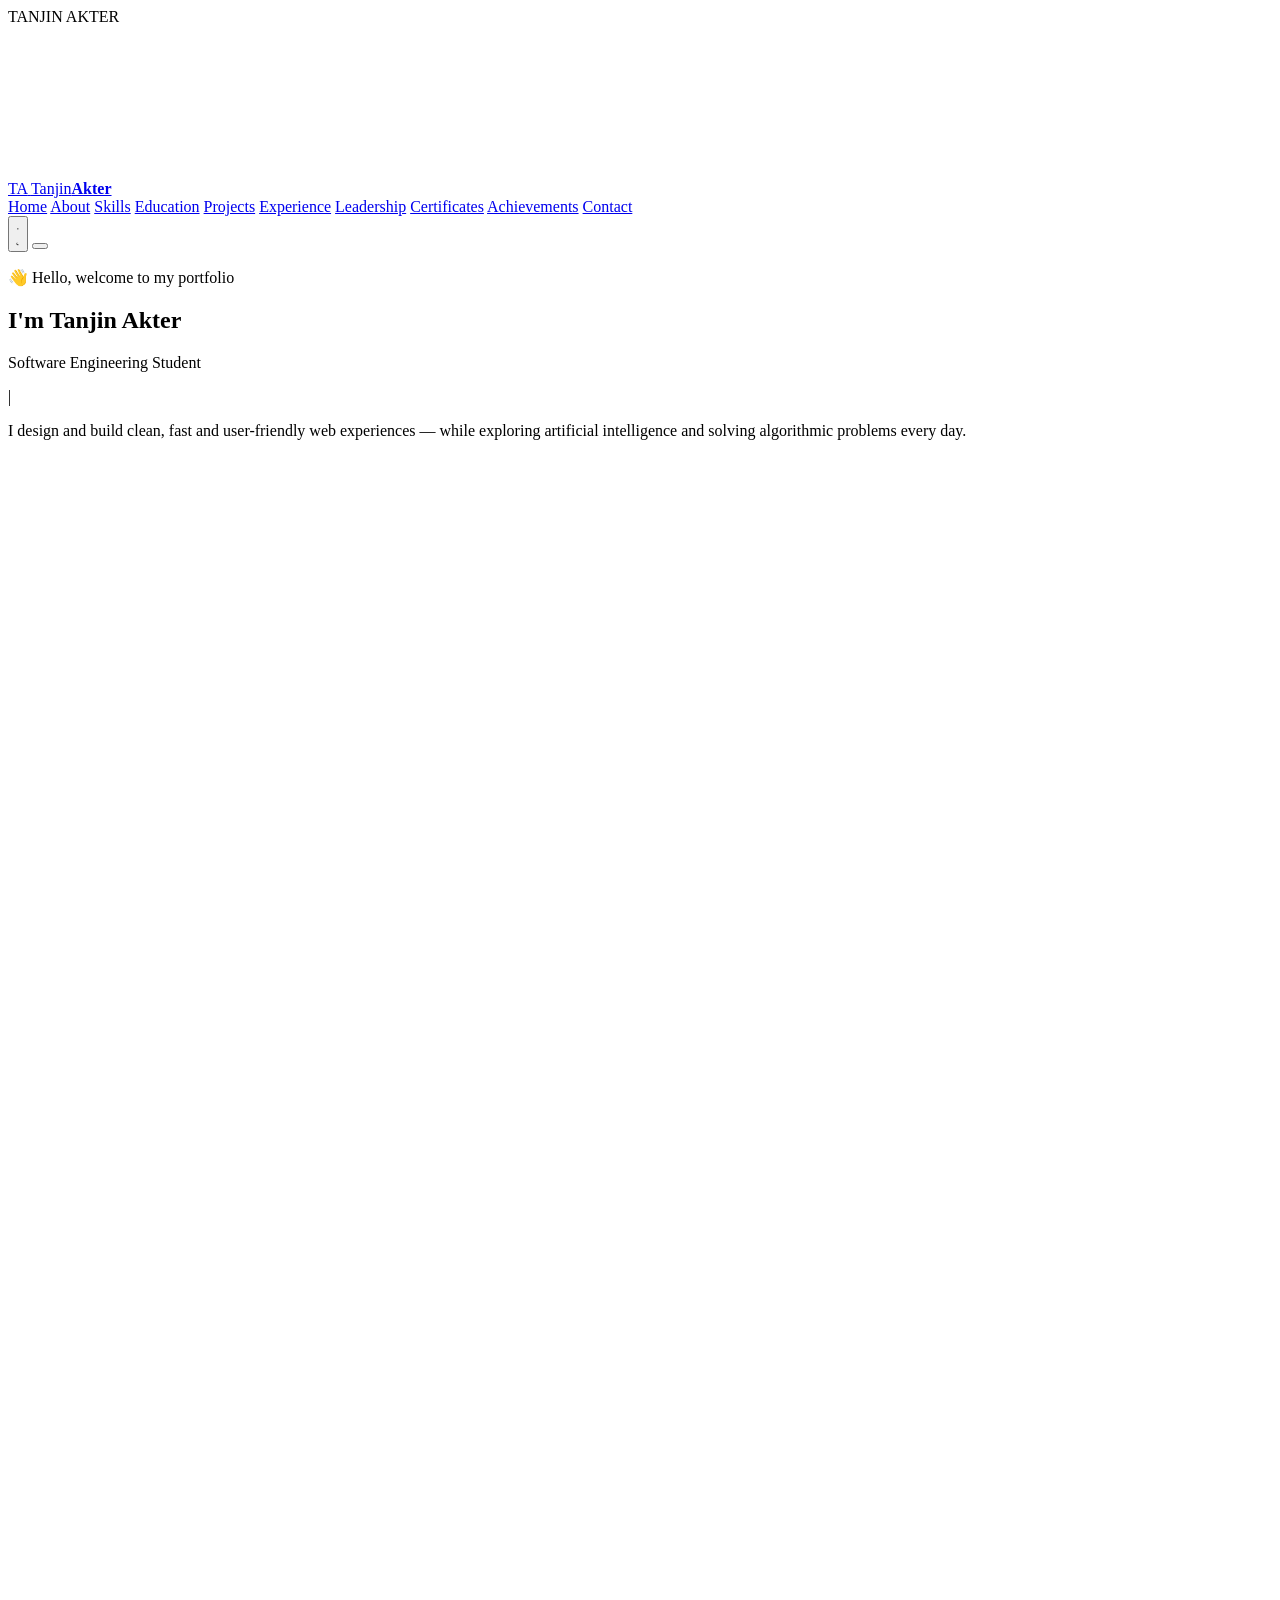
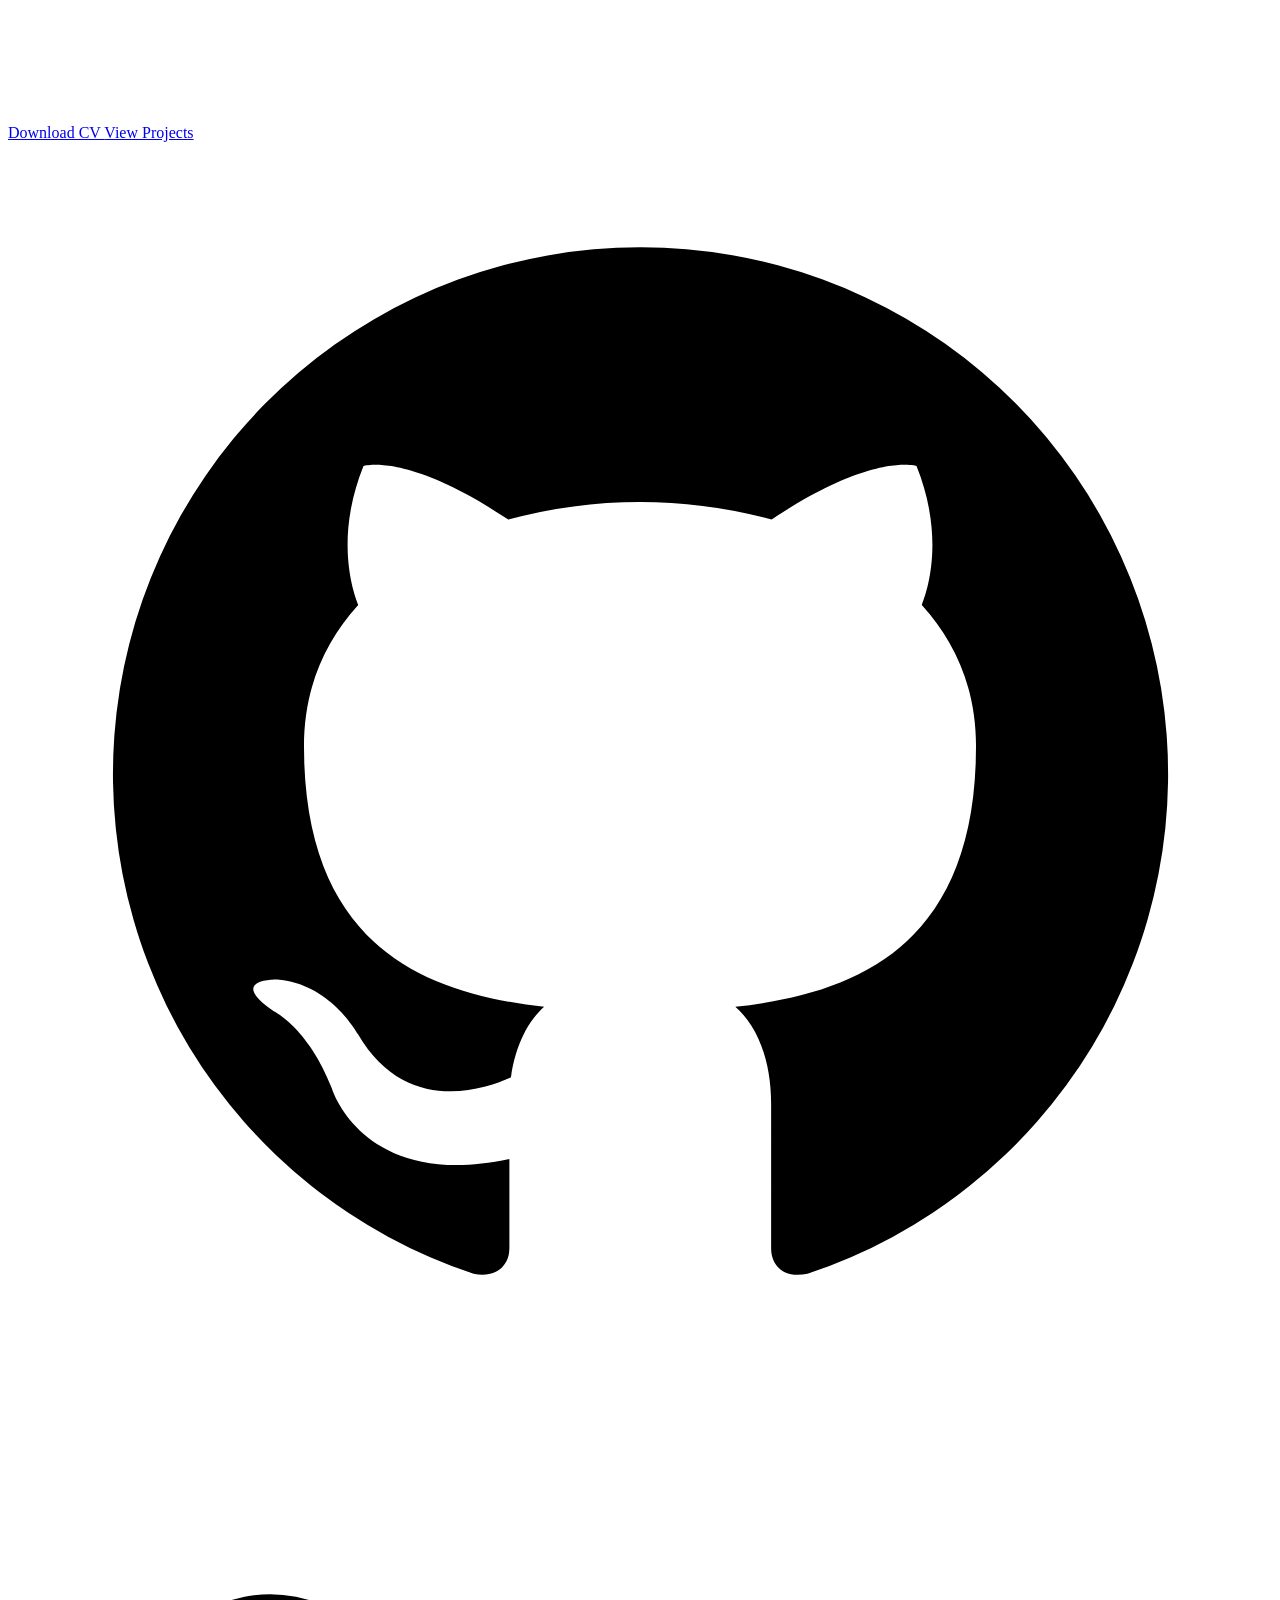
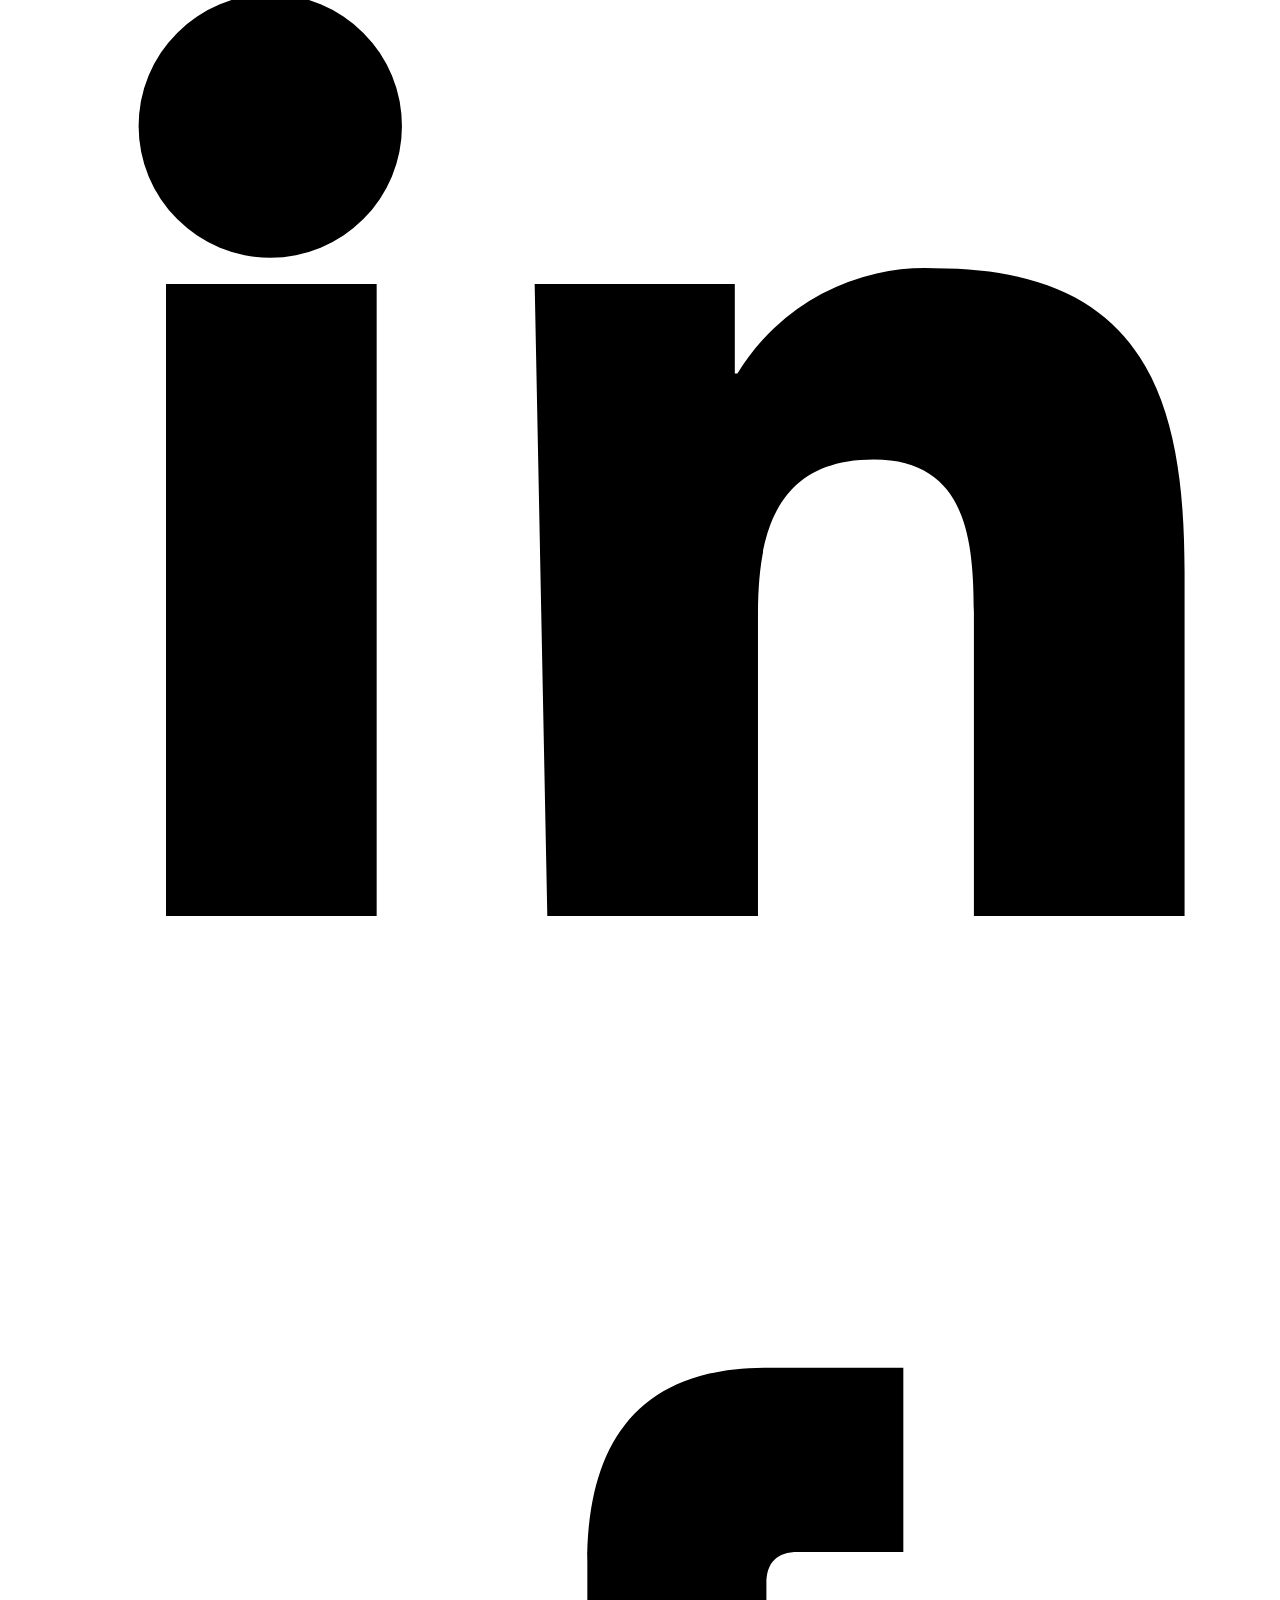
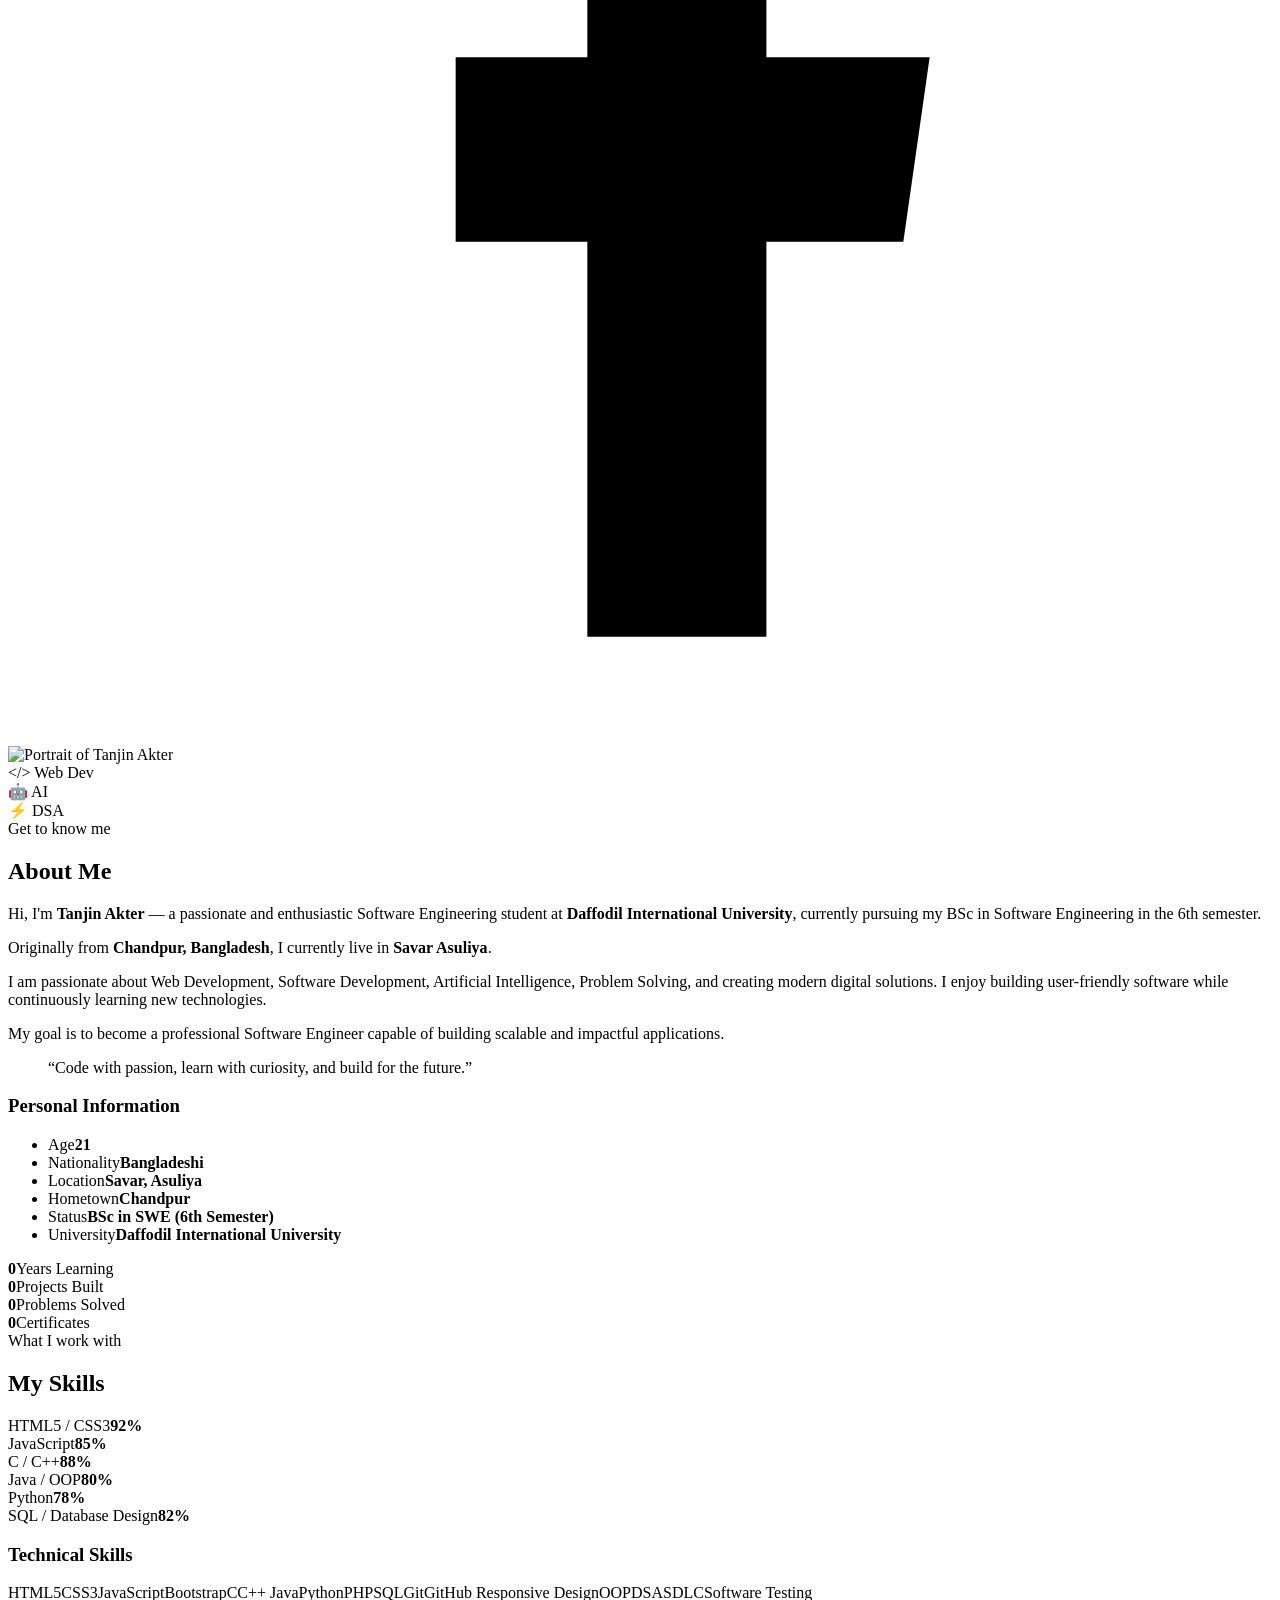
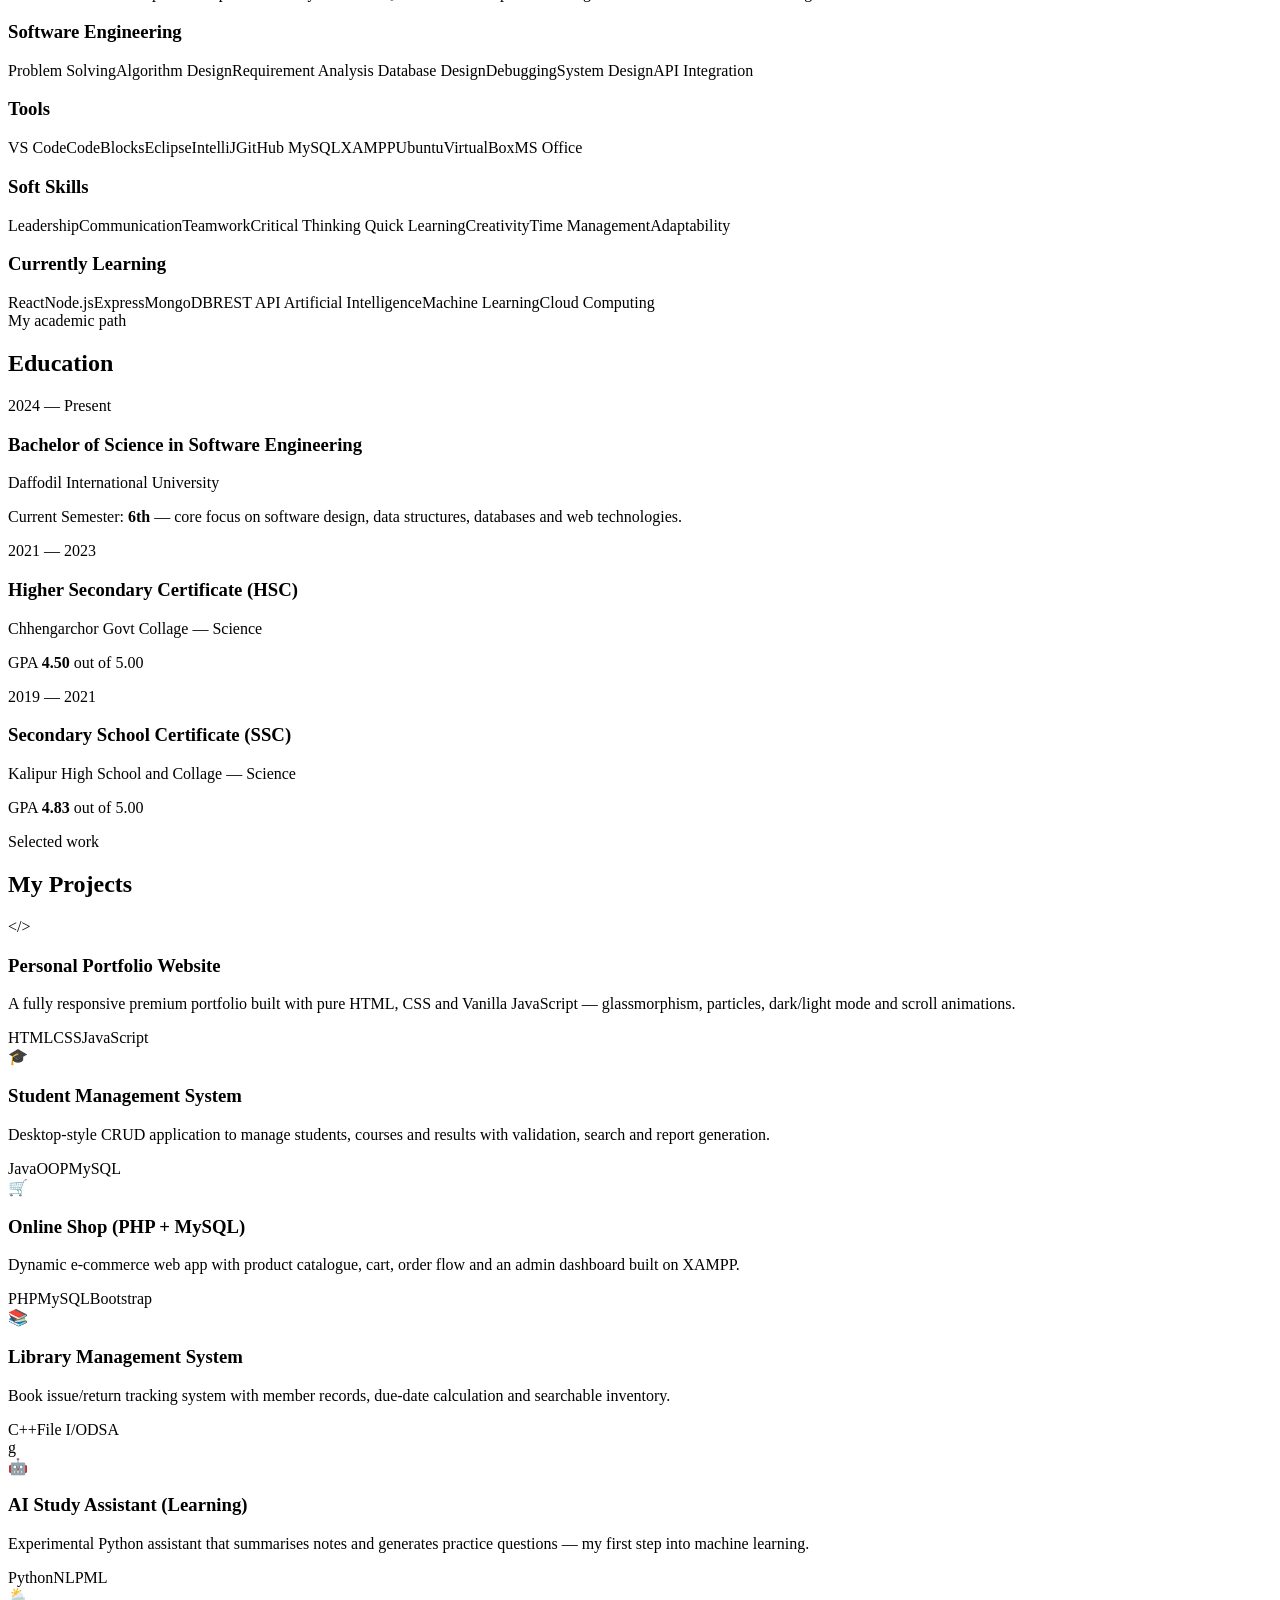
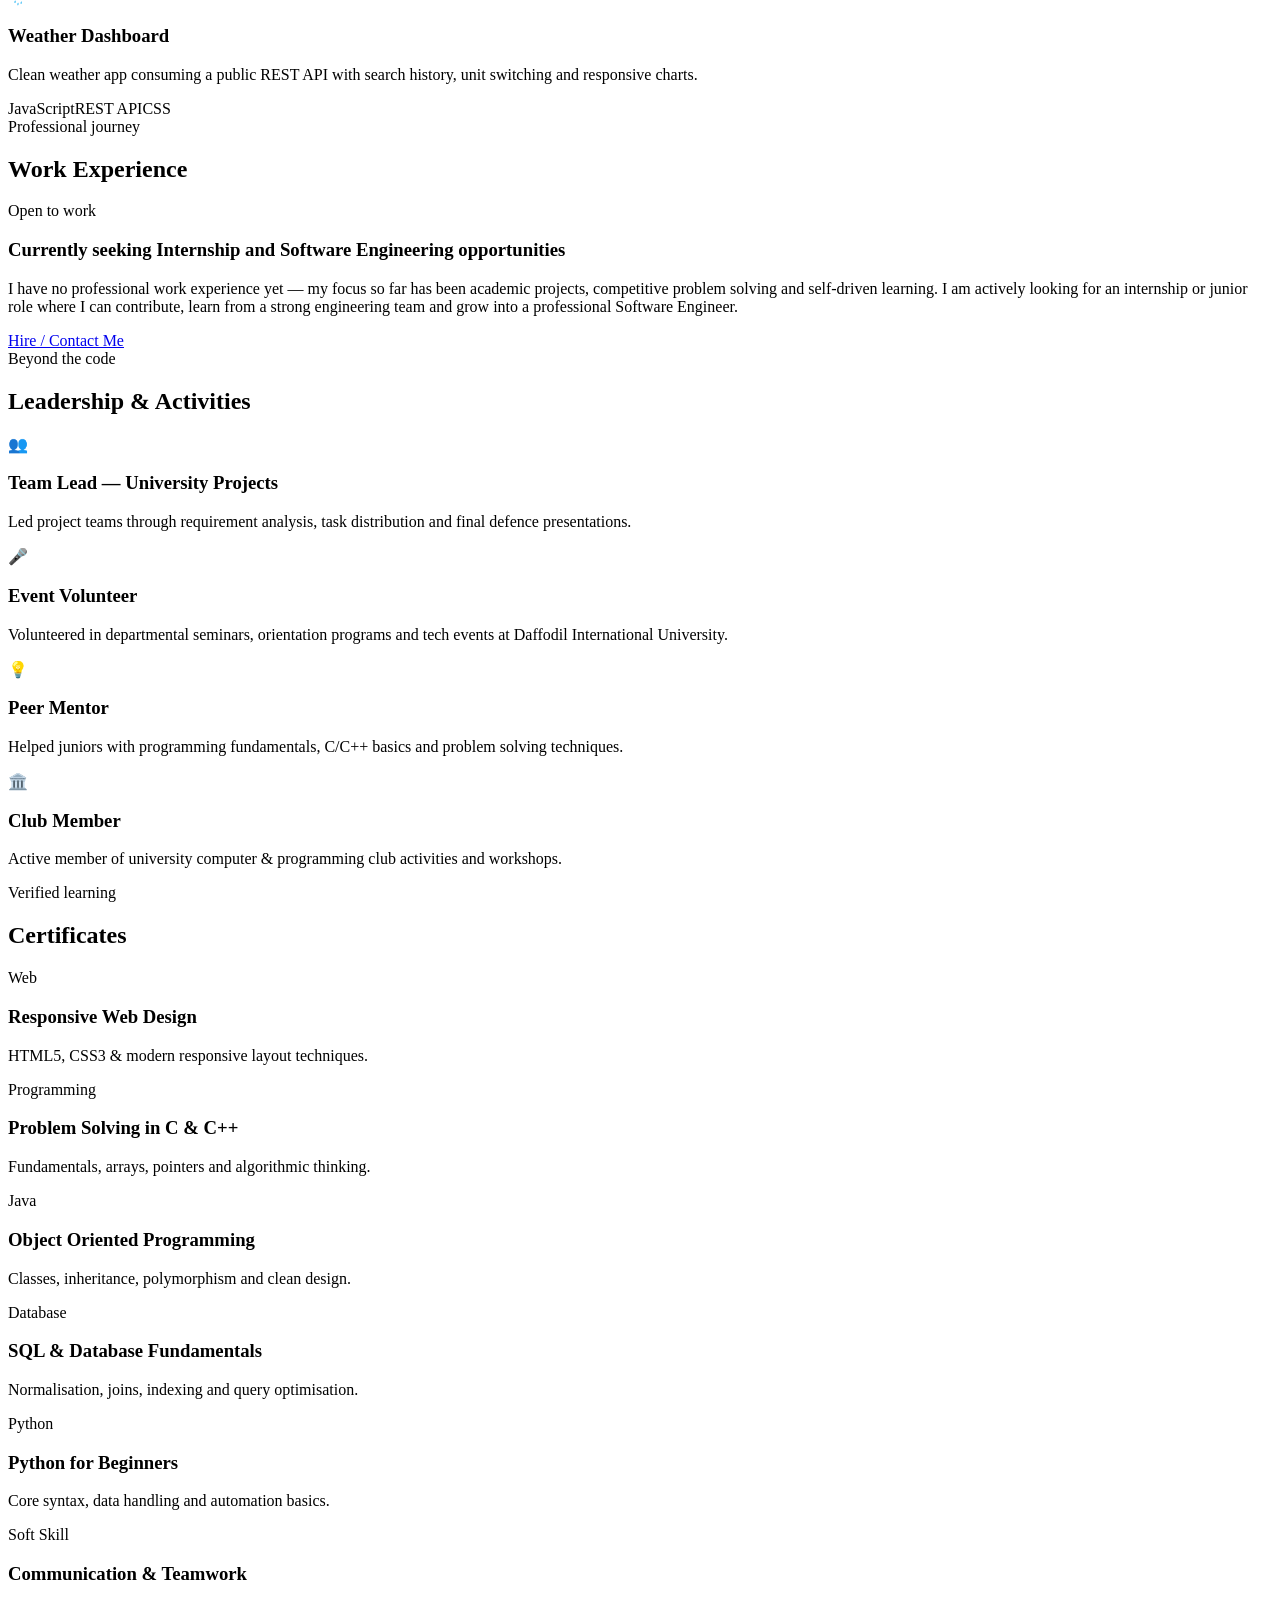
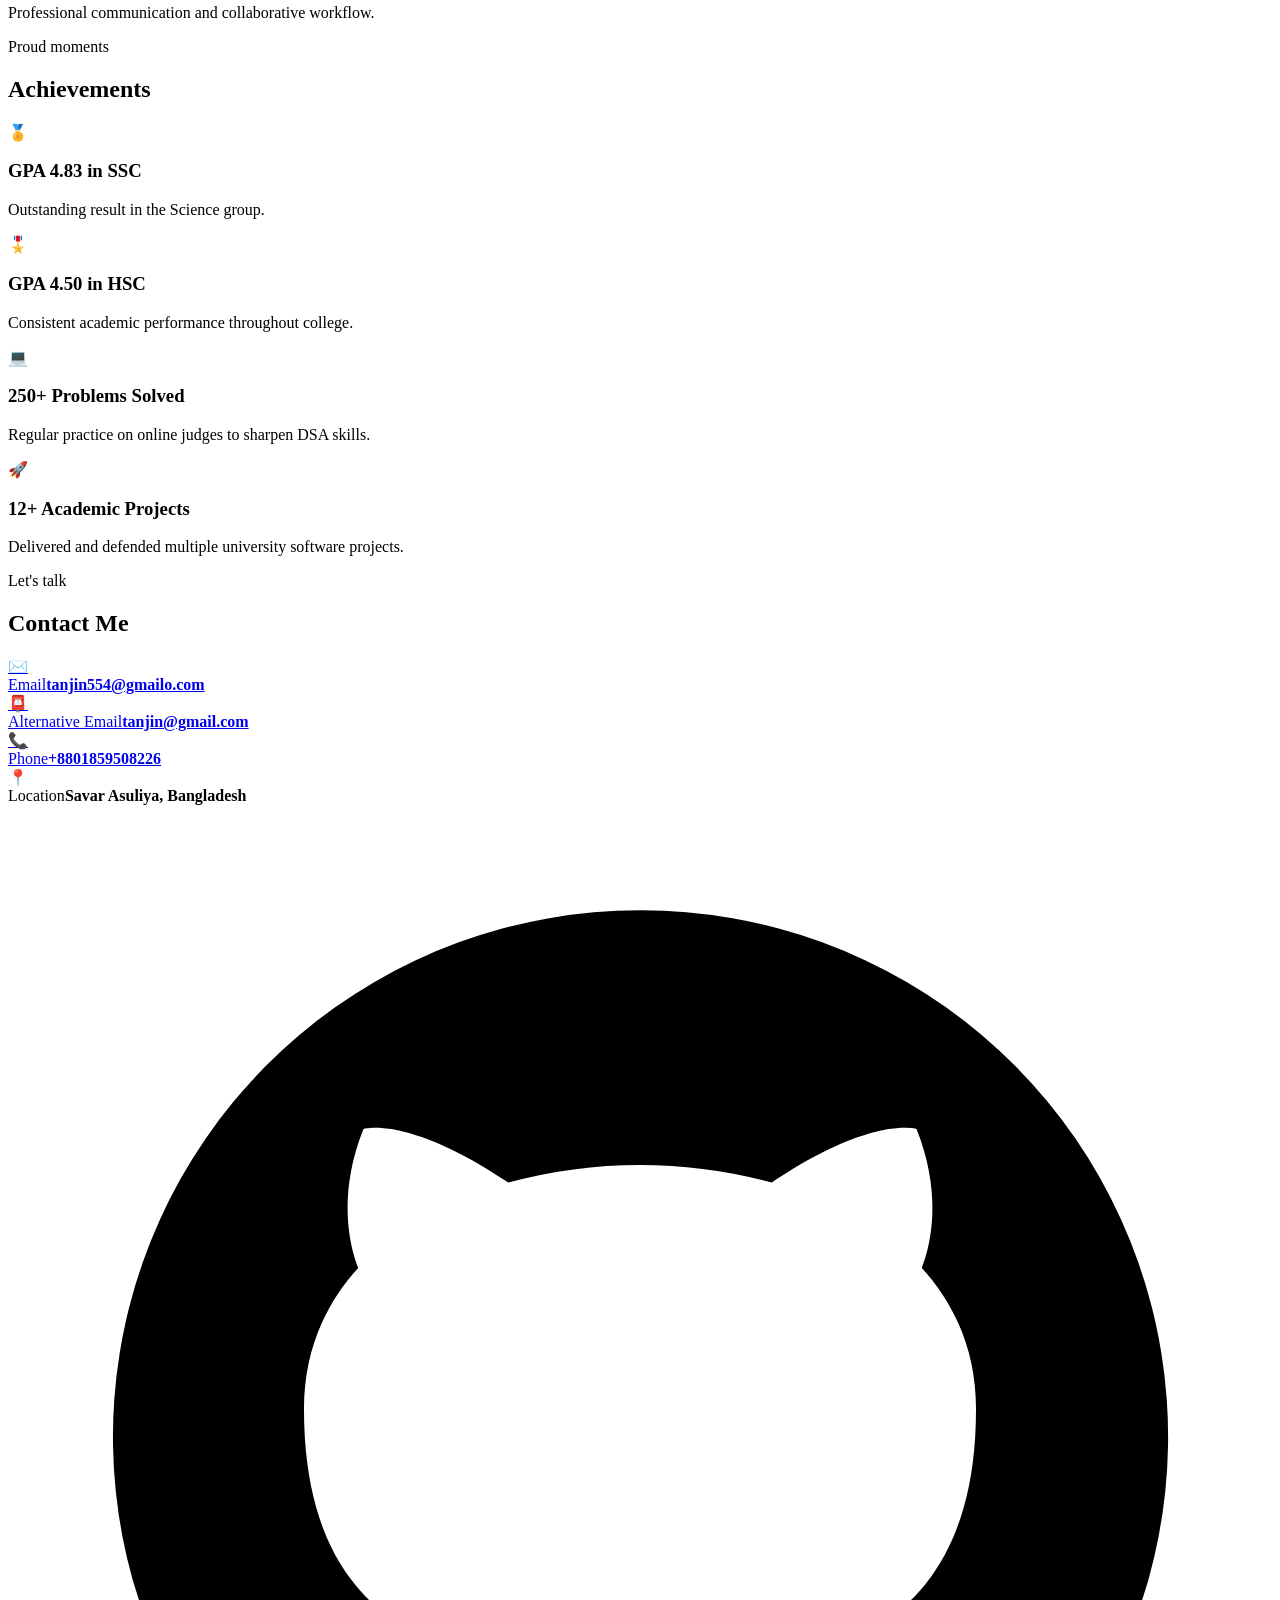
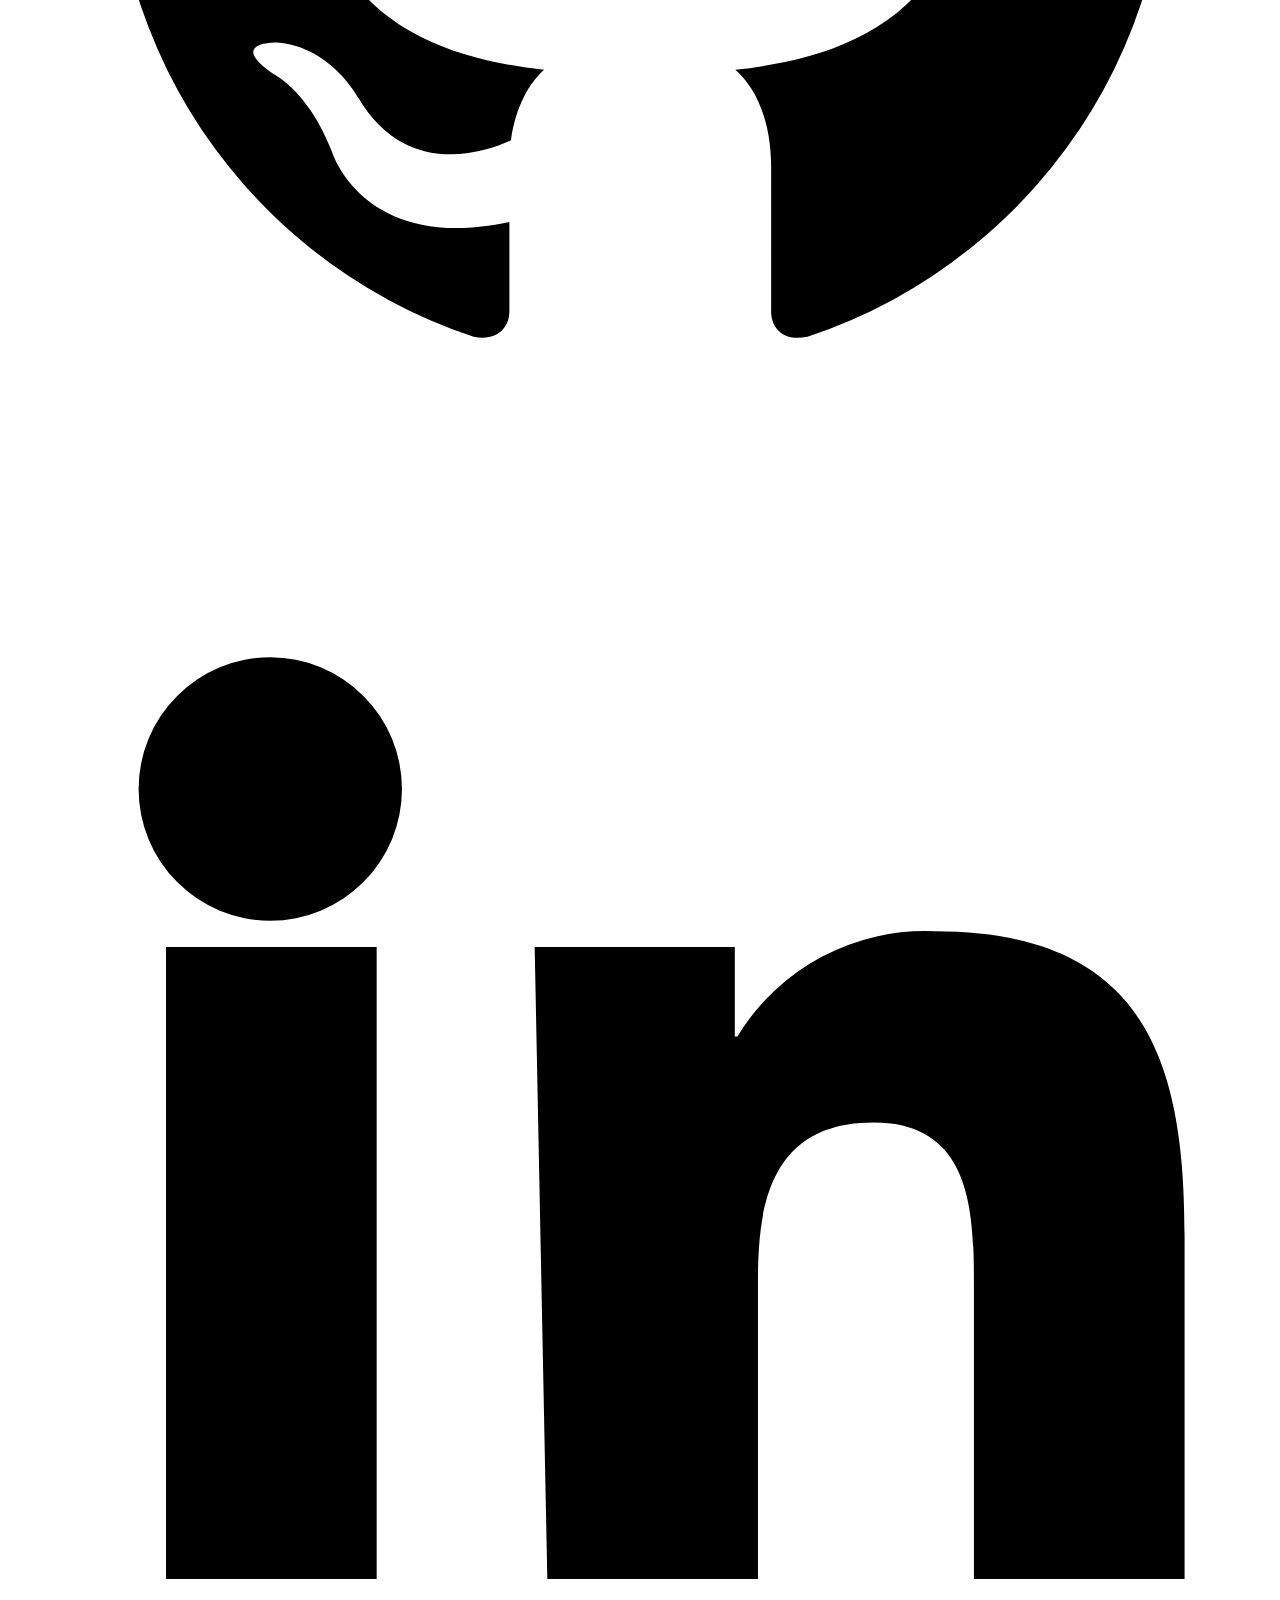
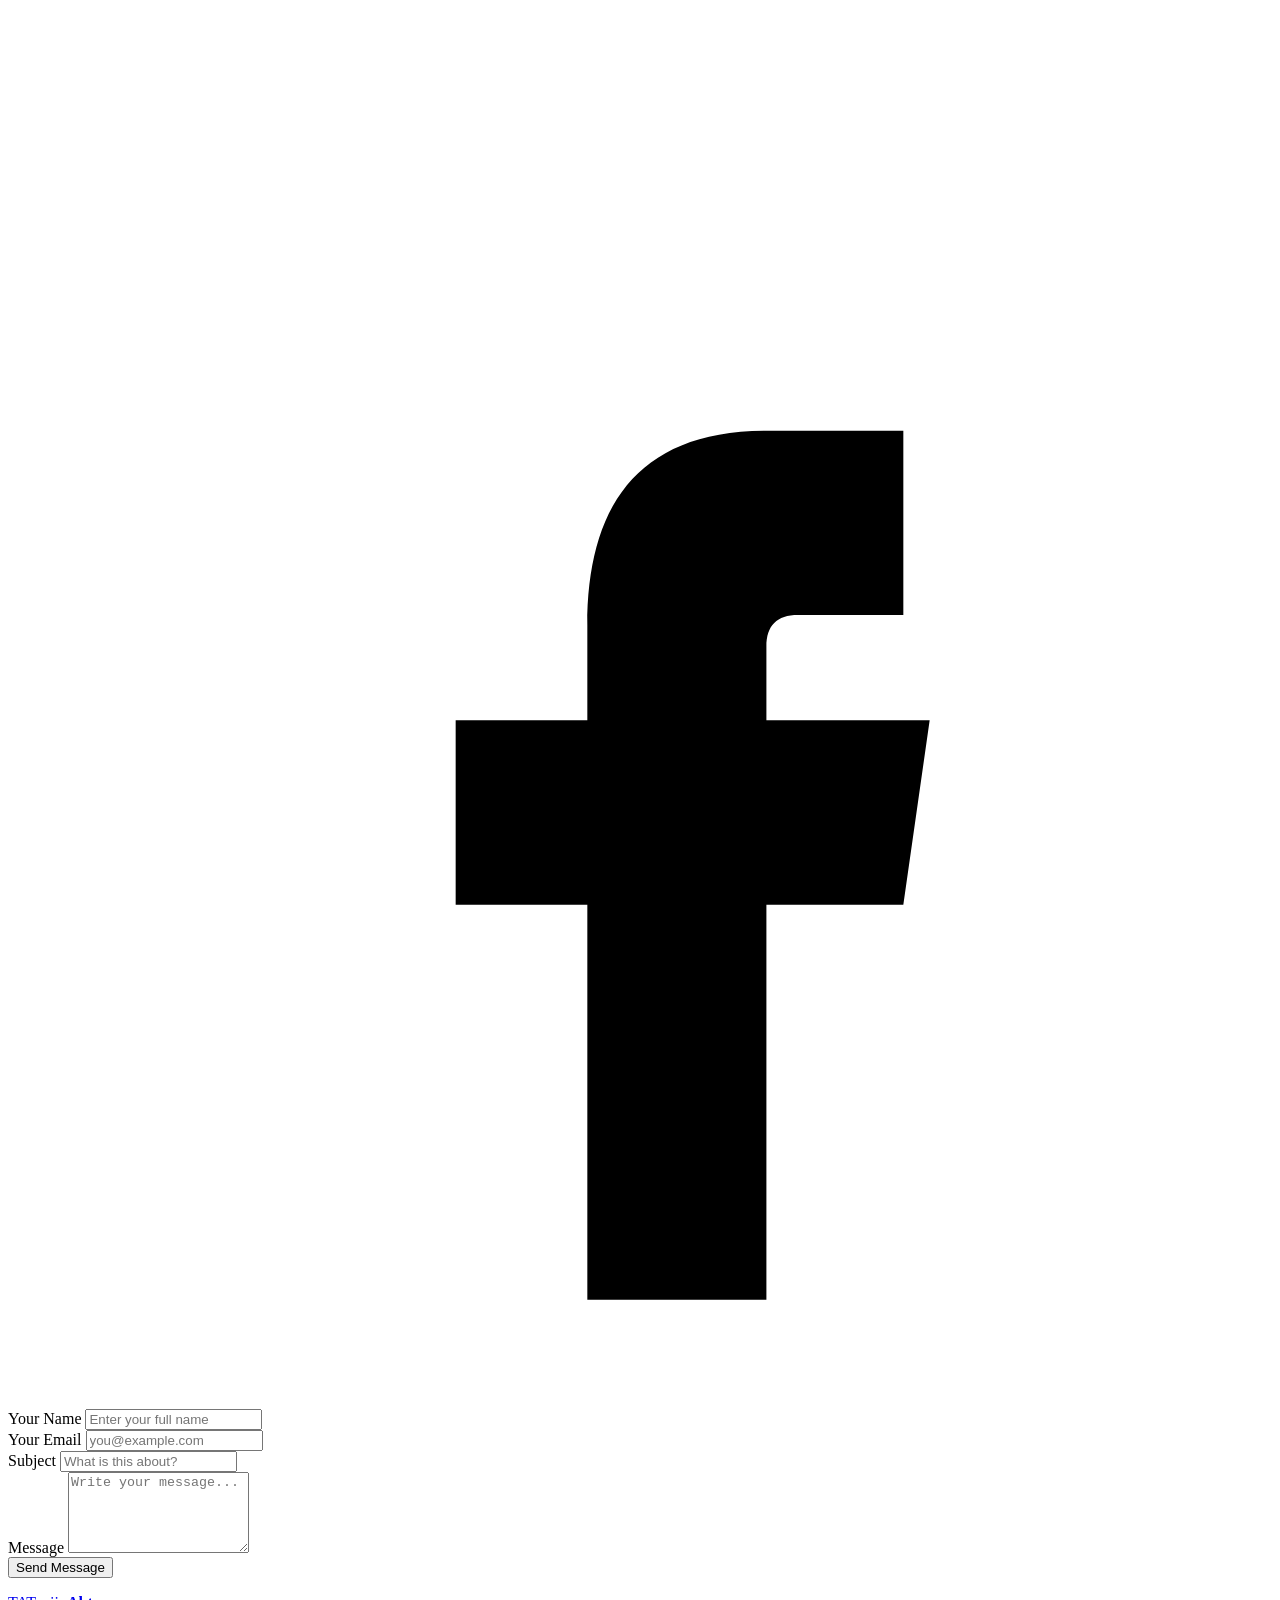
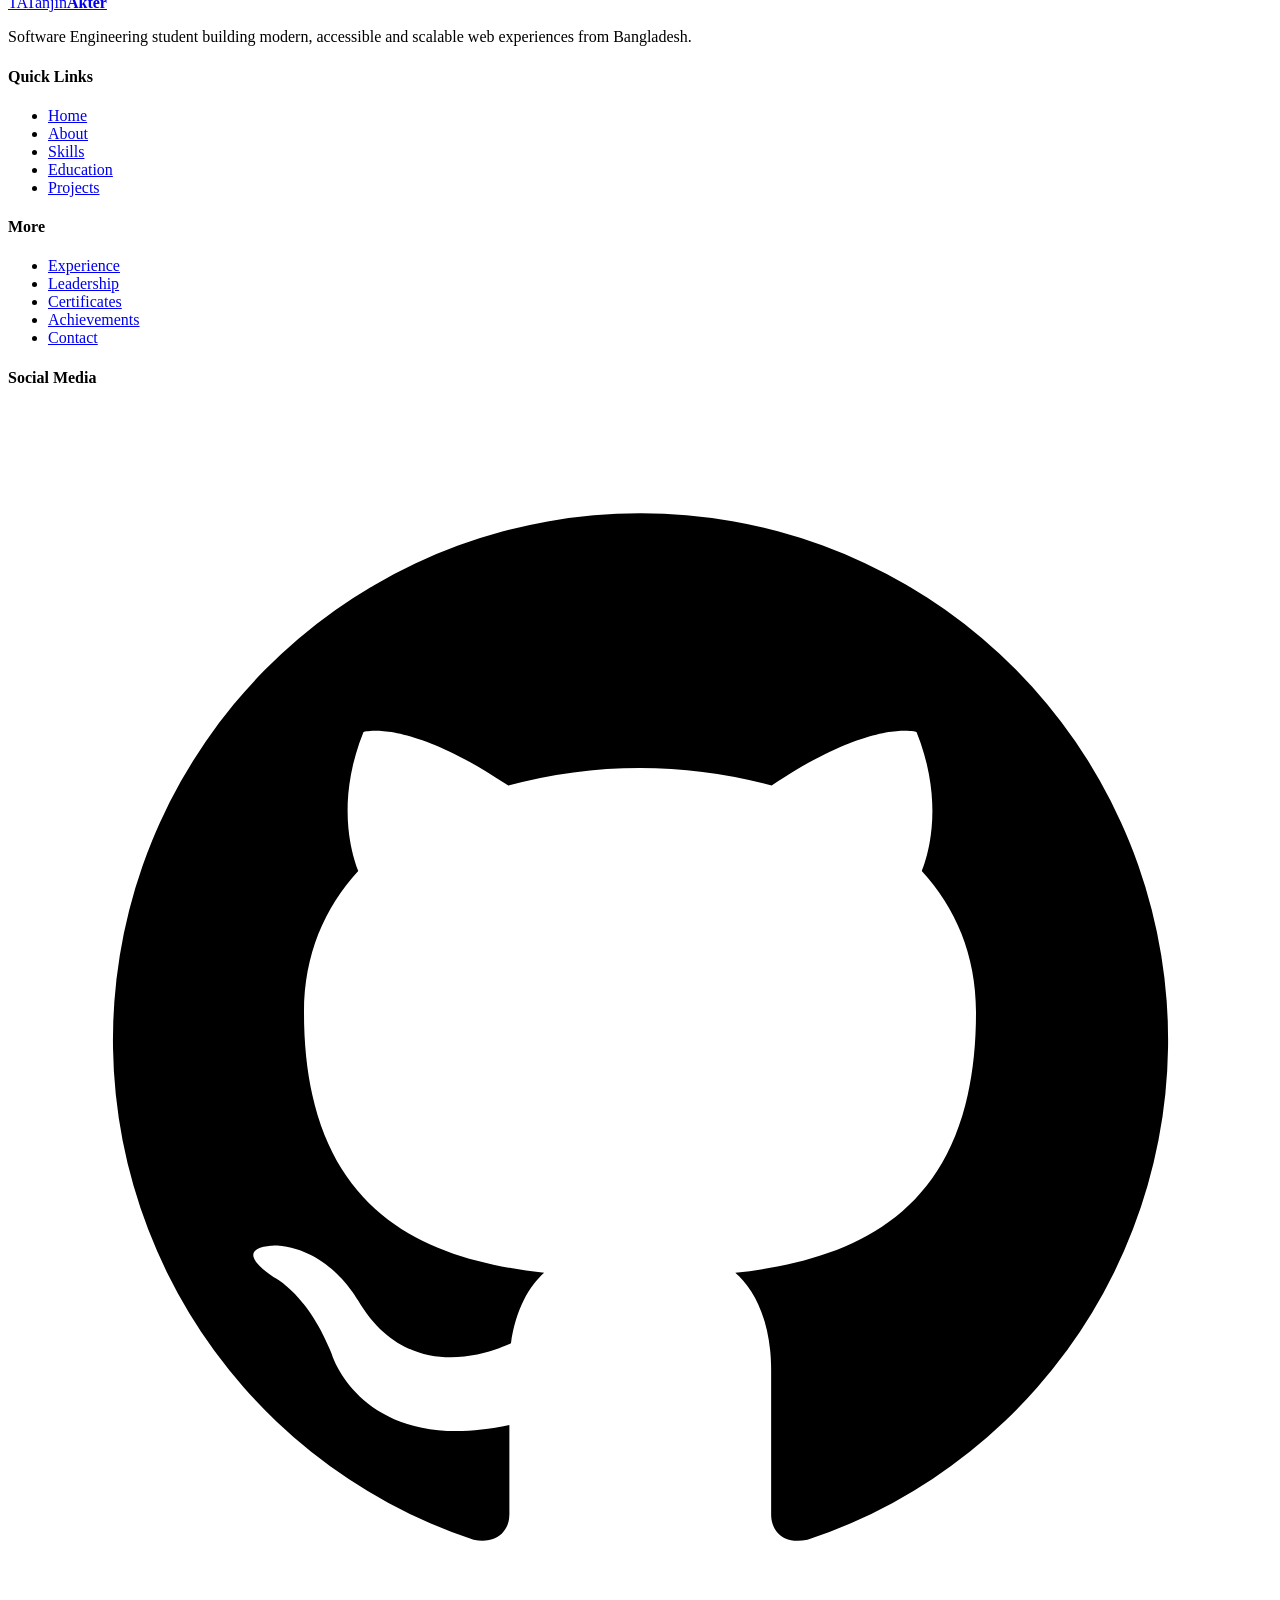
==== index.html @ 08a427b5 "Add files via upload" ====
<!DOCTYPE html>
<!--
  Tanjin Akter — Personal Portfolio
  Pure HTML5 + CSS3 + Vanilla JavaScript (no frameworks, no CDN libraries)
-->
<html lang="en" data-theme="dark">
<head>
  <meta charset="UTF-8" />
  <meta name="viewport" content="width=device-width, initial-scale=1.0" />
  <meta name="theme-color" content="#0b1120" />

  <!-- ===== SEO META TAGS ===== -->
  <title>Tanjin Akter — Software Engineering Student &amp; Web Developer</title>
  <meta name="description" content="Portfolio of Tanjin Akter, Software Engineering student at Daffodil International University — web developer, problem solver and AI enthusiast based in Savar, Bangladesh." />
  <meta name="author" content="Tanjin Akter" />
  <meta name="keywords" content="Tanjin Akter, Software Engineer, Web Developer, Portfolio, Daffodil International University, Bangladesh" />
  <link rel="canonical" href="./index.html" />

  <!-- ===== OPEN GRAPH / TWITTER ===== -->
  <meta property="og:type" content="website" />
  <meta property="og:title" content="Tanjin Akter — Software Engineering Student &amp; Web Developer" />
  <meta property="og:description" content="Premium portfolio of Tanjin Akter — web development, software engineering and AI enthusiast." />
  <meta property="og:image" content="assets/images/profile.jpg" />
  <meta name="twitter:card" content="summary_large_image" />
  <meta name="twitter:title" content="Tanjin Akter — Software Engineering Student" />
  <meta name="twitter:description" content="Premium portfolio of Tanjin Akter — web development, software engineering and AI enthusiast." />

  <!-- ===== FAVICON ===== -->
  <link rel="icon" href="assets/icons/favicon.svg" type="image/svg+xml" />

  <!-- ===== FONTS + STYLES ===== -->
  <link rel="preconnect" href="https://fonts.googleapis.com" />
  <link rel="preconnect" href="https://fonts.gstatic.com" crossorigin />
  <link href="https://fonts.googleapis.com/css2?family=Sora:wght@400;600;700;800&family=Manrope:wght@300;400;500;600;700&display=swap" rel="stylesheet" />
  <link rel="stylesheet" href="style.css" />

  <!-- ===== STRUCTURED DATA ===== -->
  <script type="application/ld+json">
  {
    "@context": "https://schema.org",
    "@type": "Person",
    "name": "Tanjin Akter",
    "jobTitle": "Software Engineering Student",
    "email": "tanjin554@gmailo.com",
    "telephone": "+8801859508226",
    "address": { "@type": "PostalAddress", "addressLocality": "Savar, Asuliya", "addressCountry": "Bangladesh" },
    "alumniOf": "Daffodil International University"
  }
  </script>
</head>

<body>
  <!-- ===== LOADING SCREEN ===== -->
  <div class="loader" id="loader" aria-hidden="true">
    <div class="loader__ring"></div>
    <div class="loader__name">TANJIN AKTER</div>
    <div class="loader__bar"><span></span></div>
  </div>

  <!-- ===== CUSTOM CURSOR ===== -->
  <div class="cursor" id="cursorDot" aria-hidden="true"></div>
  <div class="cursor-ring" id="cursorRing" aria-hidden="true"></div>

  <!-- ===== SCROLL PROGRESS BAR ===== -->
  <div class="progress" id="progress" aria-hidden="true"></div>

  <!-- ===== ANIMATED PARTICLE BACKGROUND ===== -->
  <canvas id="particles" class="particles" aria-hidden="true"></canvas>
  <div class="aurora" aria-hidden="true"><span></span><span></span><span></span></div>

  <!-- ===== NAVBAR ===== -->
  <header class="nav" id="nav">
    <div class="container nav__inner">
      <a href="#home" class="brand" aria-label="Tanjin Akter home">
        <span class="brand__mark">TA</span>
        <span class="brand__text">Tanjin<b>Akter</b></span>
      </a>

      <nav class="nav__links" id="navLinks" aria-label="Main navigation">
        <a href="#home" class="active">Home</a>
        <a href="#about">About</a>
        <a href="#skills">Skills</a>
        <a href="#education">Education</a>
        <a href="#projects">Projects</a>
        <a href="#experience">Experience</a>
        <a href="#leadership">Leadership</a>
        <a href="#certificates">Certificates</a>
        <a href="#achievements">Achievements</a>
        <a href="#contact">Contact</a>
      </nav>

      <div class="nav__actions">
        <button class="icon-btn" id="themeToggle" aria-label="Toggle dark and light mode">
          <svg class="ico-sun" viewBox="0 0 24 24"><circle cx="12" cy="12" r="4.2"/><g><path d="M12 2v3M12 19v3M2 12h3M19 12h3M4.9 4.9l2.1 2.1M17 17l2.1 2.1M19.1 4.9L17 7M7 17l-2.1 2.1"/></g></svg>
          <svg class="ico-moon" viewBox="0 0 24 24"><path d="M20 14.5A8.5 8.5 0 1 1 9.5 4a7 7 0 0 0 10.5 10.5z"/></svg>
        </button>
        <button class="burger" id="burger" aria-label="Open menu" aria-expanded="false"><span></span><span></span><span></span></button>
      </div>
    </div>
  </header>

  <main>
    <!-- ============ HOME / HERO ============ -->
    <section id="home" class="hero section">
      <div class="container hero__grid">
        <div class="hero__copy">
          <p class="eyebrow reveal">👋 Hello, welcome to my portfolio</p>
          <h1 class="hero__title reveal">I'm <span class="grad">Tanjin Akter</span></h1>
          <p class="hero__role reveal">Software Engineering Student</p>
          <p class="hero__typing reveal">
            <span class="typed" id="typed"></span><span class="caret">|</span>
          </p>
          <p class="hero__desc reveal">
            I design and build clean, fast and user-friendly web experiences — while exploring
            artificial intelligence and solving algorithmic problems every day.
          </p>

          <div class="hero__btns reveal">
            <a class="btn btn--primary" href="assets/Tanjin_Akter_CV.pdf" download>
              <svg viewBox="0 0 24 24"><path d="M12 3v12m0 0l-4-4m4 4l4-4M4 19h16"/></svg> Download CV
            </a>
            <a class="btn btn--ghost" href="#projects">View Projects</a>
          </div>

          <div class="socials reveal" aria-label="Social links">
            <a href="https://github.com/" target="_blank" rel="noopener" aria-label="GitHub" class="soc">
              <svg viewBox="0 0 24 24"><path d="M12 2a10 10 0 0 0-3.16 19.49c.5.09.68-.22.68-.48v-1.7c-2.78.6-3.37-1.34-3.37-1.34-.45-1.16-1.11-1.47-1.11-1.47-.9-.62.07-.6.07-.6 1 .07 1.53 1.03 1.53 1.03.89 1.53 2.34 1.09 2.91.83.09-.65.35-1.09.63-1.34-2.22-.25-4.56-1.11-4.56-4.95 0-1.09.39-1.98 1.03-2.68-.1-.25-.45-1.27.1-2.64 0 0 .84-.27 2.75 1.02a9.5 9.5 0 0 1 5 0c1.91-1.29 2.75-1.02 2.75-1.02.55 1.37.2 2.39.1 2.64.64.7 1.03 1.59 1.03 2.68 0 3.85-2.34 4.7-4.57 4.95.36.31.68.92.68 1.85v2.74c0 .27.18.58.69.48A10 10 0 0 0 12 2z"/></svg>
            </a>
            <a href="https://linkedin.com/" target="_blank" rel="noopener" aria-label="LinkedIn" class="soc">
              <svg viewBox="0 0 24 24"><path d="M4.98 3.5a2.5 2.5 0 1 1 0 5 2.5 2.5 0 0 1 0-5zM3 9h4v12H3zM10 9h3.8v1.7h.05A4.17 4.17 0 0 1 17.6 8.7c4 0 4.74 2.5 4.74 5.76V21h-4v-5.6c0-1.34-.03-3.07-1.9-3.07-1.9 0-2.2 1.46-2.2 2.97V21h-4z"/></svg>
            </a>
            <a href="https://facebook.com/" target="_blank" rel="noopener" aria-label="Facebook" class="soc">
              <svg viewBox="0 0 24 24"><path d="M14 9h3V5.5h-2.6C11.9 5.5 11 7 11 9.2V11H8.5v3.5H11V22h3.4v-7.5H17L17.5 11H14.4V9.6c0-.4.2-.6.6-.6z"/></svg>
            </a>
          </div>
        </div>

        <div class="hero__photo reveal">
          <div class="photo-glow"></div>
          <div class="photo-frame tilt">
            <img src="assets/images/profile.jpg" alt="Portrait of Tanjin Akter" width="520" height="693" />
          </div>
          <div class="float-chip chip1">&lt;/&gt; Web Dev</div>
          <div class="float-chip chip2">🤖 AI</div>
          <div class="float-chip chip3">⚡ DSA</div>
        </div>
      </div>

      <a href="#about" class="scroll-hint" aria-label="Scroll down"><span></span></a>
    </section>

    <!-- ============ ABOUT ============ -->
    <section id="about" class="section">
      <div class="container">
        <header class="sec-head reveal">
          <span class="sec-kicker">Get to know me</span>
          <h2 class="sec-title">About <span class="grad">Me</span></h2>
        </header>

        <div class="about__grid">
          <article class="glass card about__text reveal">
            <p>Hi, I'm <strong>Tanjin Akter</strong> — a passionate and enthusiastic Software Engineering student at
              <strong>Daffodil International University</strong>, currently pursuing my BSc in Software Engineering in the 6th semester.</p>
            <p>Originally from <strong>Chandpur, Bangladesh</strong>, I currently live in <strong>Savar Asuliya</strong>.</p>
            <p>I am passionate about Web Development, Software Development, Artificial Intelligence, Problem Solving,
              and creating modern digital solutions. I enjoy building user-friendly software while continuously learning new technologies.</p>
            <p>My goal is to become a professional Software Engineer capable of building scalable and impactful applications.</p>
            <blockquote class="quote">“Code with passion, learn with curiosity, and build for the future.”</blockquote>
          </article>

          <aside class="about__info reveal">
            <div class="glass card info-card">
              <h3 class="info-title">Personal Information</h3>
              <ul class="info-list">
                <li><span>Age</span><b>21</b></li>
                <li><span>Nationality</span><b>Bangladeshi</b></li>
                <li><span>Location</span><b>Savar, Asuliya</b></li>
                <li><span>Hometown</span><b>Chandpur</b></li>
                <li><span>Status</span><b>BSc in SWE (6th Semester)</b></li>
                <li><span>University</span><b>Daffodil International University</b></li>
              </ul>
            </div>

            <div class="counters">
              <div class="glass card counter"><b class="count" data-target="3">0</b><span>Years Learning</span></div>
              <div class="glass card counter"><b class="count" data-target="12">0</b><span>Projects Built</span></div>
              <div class="glass card counter"><b class="count" data-target="250">0</b><span>Problems Solved</span></div>
              <div class="glass card counter"><b class="count" data-target="8">0</b><span>Certificates</span></div>
            </div>
          </aside>
        </div>
      </div>
    </section>

    <!-- ============ SKILLS ============ -->
    <section id="skills" class="section">
      <div class="container">
        <header class="sec-head reveal">
          <span class="sec-kicker">What I work with</span>
          <h2 class="sec-title">My <span class="grad">Skills</span></h2>
        </header>

        <!-- Animated progress bars -->
        <div class="bars glass card reveal">
          <div class="bar"><div class="bar_top"><span>HTML5 / CSS3</span><b>92%</b></div><div class="bar_track"><i data-w="92"></i></div></div>
          <div class="bar"><div class="bar_top"><span>JavaScript</span><b>85%</b></div><div class="bar_track"><i data-w="85"></i></div></div>
          <div class="bar"><div class="bar_top"><span>C / C++</span><b>88%</b></div><div class="bar_track"><i data-w="88"></i></div></div>
          <div class="bar"><div class="bar_top"><span>Java / OOP</span><b>80%</b></div><div class="bar_track"><i data-w="80"></i></div></div>
          <div class="bar"><div class="bar_top"><span>Python</span><b>78%</b></div><div class="bar_track"><i data-w="78"></i></div></div>
          <div class="bar"><div class="bar_top"><span>SQL / Database Design</span><b>82%</b></div><div class="bar_track"><i data-w="82"></i></div></div>
        </div>

        <div class="skill-grid">
          <div class="glass card skill-card reveal">
            <h3>Technical Skills</h3>
            <div class="tags">
              <span>HTML5</span><span>CSS3</span><span>JavaScript</span><span>Bootstrap</span><span>C</span><span>C++</span>
              <span>Java</span><span>Python</span><span>PHP</span><span>SQL</span><span>Git</span><span>GitHub</span>
              <span>Responsive Design</span><span>OOP</span><span>DSA</span><span>SDLC</span><span>Software Testing</span>
            </div>
          </div>
          <div class="glass card skill-card reveal">
            <h3>Software Engineering</h3>
            <div class="tags">
              <span>Problem Solving</span><span>Algorithm Design</span><span>Requirement Analysis</span>
              <span>Database Design</span><span>Debugging</span><span>System Design</span><span>API Integration</span>
            </div>
          </div>
          <div class="glass card skill-card reveal">
            <h3>Tools</h3>
            <div class="tags">
              <span>VS Code</span><span>CodeBlocks</span><span>Eclipse</span><span>IntelliJ</span><span>GitHub</span>
              <span>MySQL</span><span>XAMPP</span><span>Ubuntu</span><span>VirtualBox</span><span>MS Office</span>
            </div>
          </div>
          <div class="glass card skill-card reveal">
            <h3>Soft Skills</h3>
            <div class="tags">
              <span>Leadership</span><span>Communication</span><span>Teamwork</span><span>Critical Thinking</span>
              <span>Quick Learning</span><span>Creativity</span><span>Time Management</span><span>Adaptability</span>
            </div>
          </div>
          <div class="glass card skill-card reveal">
            <h3>Currently Learning</h3>
            <div class="tags">
              <span>React</span><span>Node.js</span><span>Express</span><span>MongoDB</span><span>REST API</span>
              <span>Artificial Intelligence</span><span>Machine Learning</span><span>Cloud Computing</span>
            </div>
          </div>
        </div>
      </div>
    </section>

    <!-- ============ EDUCATION ============ -->
    <section id="education" class="section">
      <div class="container">
        <header class="sec-head reveal">
          <span class="sec-kicker">My academic path</span>
          <h2 class="sec-title"><span class="grad">Education</span></h2>
        </header>

        <div class="timeline">
          <article class="tl-item reveal">
            <div class="tl-dot"></div>
            <div class="glass card tl-card">
              <span class="pill">2024 — Present</span>
              <h3>Bachelor of Science in Software Engineering</h3>
              <p class="tl-org">Daffodil International University</p>
              <p>Current Semester: <strong>6th</strong> — core focus on software design, data structures, databases and web technologies.</p>
            </div>
          </article>

          <article class="tl-item reveal">
            <div class="tl-dot"></div>
            <div class="glass card tl-card">
              <span class="pill">2021 — 2023</span>
              <h3>Higher Secondary Certificate (HSC)</h3>
              <p class="tl-org">Chhengarchor Govt Collage — Science</p>
              <p>GPA <strong>4.50</strong> out of 5.00</p>
            </div>
          </article>

          <article class="tl-item reveal">
            <div class="tl-dot"></div>
            <div class="glass card tl-card">
              <span class="pill">2019 — 2021</span>
              <h3>Secondary School Certificate (SSC)</h3>
              <p class="tl-org">Kalipur High School and Collage — Science</p>
              <p>GPA <strong>4.83</strong> out of 5.00</p>
            </div>
          </article>
        </div>
      </div>
    </section>

    <!-- ============ PROJECTS ============ -->
    <section id="projects" class="section">
      <div class="container">
        <header class="sec-head reveal">
          <span class="sec-kicker">Selected work</span>
          <h2 class="sec-title">My <span class="grad">Projects</span></h2>
        </header>

        <div class="proj-grid">
          <article class="glass card proj reveal">
            <div class="proj__thumb t1"><span>&lt;/&gt;</span></div>
            <h3>Personal Portfolio Website</h3>
            <p>A fully responsive premium portfolio built with pure HTML, CSS and Vanilla JavaScript — glassmorphism, particles, dark/light mode and scroll animations.</p>
            <div class="tags sm"><span>HTML</span><span>CSS</span><span>JavaScript</span></div>
          </article>

          <article class="glass card proj reveal">
            <div class="proj__thumb t2"><span>🎓</span></div>
            <h3>Student Management System</h3>
            <p>Desktop-style CRUD application to manage students, courses and results with validation, search and report generation.</p>
            <div class="tags sm"><span>Java</span><span>OOP</span><span>MySQL</span></div>
          </article>

          <article class="glass card proj reveal">
            <div class="proj__thumb t3"><span>🛒</span></div>
            <h3>Online Shop (PHP + MySQL)</h3>
            <p>Dynamic e-commerce web app with product catalogue, cart, order flow and an admin dashboard built on XAMPP.</p>
            <div class="tags sm"><span>PHP</span><span>MySQL</span><span>Bootstrap</span></div>
          </article>

          <article class="glass card proj reveal">
            <div class="proj__thumb t4"><span>📚</span></div>
            <h3>Library Management System</h3>
            <p>Book issue/return tracking system with member records, due-date calculation and searchable inventory.</p>
            <div class="tags sm"><span>C++</span><span>File I/O</span><span>DSA</span></div>
          </article>g

          <article class="glass card proj reveal">
            <div class="proj__thumb t5"><span>🤖</span></div>
            <h3>AI Study Assistant (Learning)</h3>
            <p>Experimental Python assistant that summarises notes and generates practice questions — my first step into machine learning.</p>
            <div class="tags sm"><span>Python</span><span>NLP</span><span>ML</span></div>
          </article>

          <article class="glass card proj reveal">
            <div class="proj__thumb t6"><span>🌦️</span></div>
            <h3>Weather Dashboard</h3>
            <p>Clean weather app consuming a public REST API with search history, unit switching and responsive charts.</p>
            <div class="tags sm"><span>JavaScript</span><span>REST API</span><span>CSS</span></div>
          </article>
        </div>
      </div>
    </section>

    <!-- ============ EXPERIENCE ============ -->
    <section id="experience" class="section">
      <div class="container">
        <header class="sec-head reveal">
          <span class="sec-kicker">Professional journey</span>
          <h2 class="sec-title">Work <span class="grad">Experience</span></h2>
        </header>

        <div class="glass card exp reveal">
          <div class="exp__badge">Open to work</div>
          <h3>Currently seeking Internship and Software Engineering opportunities</h3>
          <p>I have no professional work experience yet — my focus so far has been academic projects, competitive
             problem solving and self-driven learning. I am actively looking for an internship or junior role where I can
             contribute, learn from a strong engineering team and grow into a professional Software Engineer.</p>
          <a class="btn btn--primary" href="#contact">Hire / Contact Me</a>
        </div>
      </div>
    </section>

    <!-- ============ LEADERSHIP ============ -->
    <section id="leadership" class="section">
      <div class="container">
        <header class="sec-head reveal">
          <span class="sec-kicker">Beyond the code</span>
          <h2 class="sec-title"><span class="grad">Leadership</span> &amp; Activities</h2>
        </header>

        <div class="mini-grid">
          <div class="glass card mini reveal"><div class="mini__ico">👥</div><h3>Team Lead — University Projects</h3><p>Led project teams through requirement analysis, task distribution and final defence presentations.</p></div>
          <div class="glass card mini reveal"><div class="mini__ico">🎤</div><h3>Event Volunteer</h3><p>Volunteered in departmental seminars, orientation programs and tech events at Daffodil International University.</p></div>
          <div class="glass card mini reveal"><div class="mini__ico">💡</div><h3>Peer Mentor</h3><p>Helped juniors with programming fundamentals, C/C++ basics and problem solving techniques.</p></div>
          <div class="glass card mini reveal"><div class="mini__ico">🏛️</div><h3>Club Member</h3><p>Active member of university computer &amp; programming club activities and workshops.</p></div>
        </div>
      </div>
    </section>

    <!-- ============ CERTIFICATES ============ -->
    <section id="certificates" class="section">
      <div class="container">
        <header class="sec-head reveal">
          <span class="sec-kicker">Verified learning</span>
          <h2 class="sec-title"><span class="grad">Certificates</span></h2>
        </header>

        <div class="mini-grid">
          <div class="glass card cert reveal"><span class="pill">Web</span><h3>Responsive Web Design</h3><p>HTML5, CSS3 &amp; modern responsive layout techniques.</p></div>
          <div class="glass card cert reveal"><span class="pill">Programming</span><h3>Problem Solving in C &amp; C++</h3><p>Fundamentals, arrays, pointers and algorithmic thinking.</p></div>
          <div class="glass card cert reveal"><span class="pill">Java</span><h3>Object Oriented Programming</h3><p>Classes, inheritance, polymorphism and clean design.</p></div>
          <div class="glass card cert reveal"><span class="pill">Database</span><h3>SQL &amp; Database Fundamentals</h3><p>Normalisation, joins, indexing and query optimisation.</p></div>
          <div class="glass card cert reveal"><span class="pill">Python</span><h3>Python for Beginners</h3><p>Core syntax, data handling and automation basics.</p></div>
          <div class="glass card cert reveal"><span class="pill">Soft Skill</span><h3>Communication &amp; Teamwork</h3><p>Professional communication and collaborative workflow.</p></div>
        </div>
      </div>
    </section>

    <!-- ============ ACHIEVEMENTS ============ -->
    <section id="achievements" class="section">
      <div class="container">
        <header class="sec-head reveal">
          <span class="sec-kicker">Proud moments</span>
          <h2 class="sec-title"><span class="grad">Achievements</span></h2>
        </header>

        <div class="mini-grid">
          <div class="glass card mini reveal"><div class="mini__ico">🏅</div><h3>GPA 4.83 in SSC</h3><p>Outstanding result in the Science group.</p></div>
          <div class="glass card mini reveal"><div class="mini__ico">🎖️</div><h3>GPA 4.50 in HSC</h3><p>Consistent academic performance throughout college.</p></div>
          <div class="glass card mini reveal"><div class="mini__ico">💻</div><h3>250+ Problems Solved</h3><p>Regular practice on online judges to sharpen DSA skills.</p></div>
          <div class="glass card mini reveal"><div class="mini__ico">🚀</div><h3>12+ Academic Projects</h3><p>Delivered and defended multiple university software projects.</p></div>
        </div>
      </div>
    </section>

    <!-- ============ CONTACT ============ -->
    <section id="contact" class="section">
      <div class="container">
        <header class="sec-head reveal">
          <span class="sec-kicker">Let's talk</span>
          <h2 class="sec-title">Contact <span class="grad">Me</span></h2>
        </header>

        <div class="contact__grid">
          <div class="contact__info reveal">
            <a class="glass card ct" href="mailto:tanjin554@gmailo.com"><div class="ct__ico">✉️</div><div><span>Email</span><b>tanjin554@gmailo.com</b></div></a>
            <a class="glass card ct" href="mailto:tanjin@gmail.com"><div class="ct__ico">📮</div><div><span>Alternative Email</span><b>tanjin@gmail.com</b></div></a>
            <a class="glass card ct" href="tel:+8801859508226"><div class="ct__ico">📞</div><div><span>Phone</span><b>+8801859508226</b></div></a>
            <div class="glass card ct"><div class="ct__ico">📍</div><div><span>Location</span><b>Savar Asuliya, Bangladesh</b></div></div>

            <div class="socials">
              <a href="https://github.com/" target="_blank" rel="noopener" aria-label="GitHub" class="soc"><svg viewBox="0 0 24 24"><path d="M12 2a10 10 0 0 0-3.16 19.49c.5.09.68-.22.68-.48v-1.7c-2.78.6-3.37-1.34-3.37-1.34-.45-1.16-1.11-1.47-1.11-1.47-.9-.62.07-.6.07-.6 1 .07 1.53 1.03 1.53 1.03.89 1.53 2.34 1.09 2.91.83.09-.65.35-1.09.63-1.34-2.22-.25-4.56-1.11-4.56-4.95 0-1.09.39-1.98 1.03-2.68-.1-.25-.45-1.27.1-2.64 0 0 .84-.27 2.75 1.02a9.5 9.5 0 0 1 5 0c1.91-1.29 2.75-1.02 2.75-1.02.55 1.37.2 2.39.1 2.64.64.7 1.03 1.59 1.03 2.68 0 3.85-2.34 4.7-4.57 4.95.36.31.68.92.68 1.85v2.74c0 .27.18.58.69.48A10 10 0 0 0 12 2z"/></svg></a>
              <a href="https://linkedin.com/" target="_blank" rel="noopener" aria-label="LinkedIn" class="soc"><svg viewBox="0 0 24 24"><path d="M4.98 3.5a2.5 2.5 0 1 1 0 5 2.5 2.5 0 0 1 0-5zM3 9h4v12H3zM10 9h3.8v1.7h.05A4.17 4.17 0 0 1 17.6 8.7c4 0 4.74 2.5 4.74 5.76V21h-4v-5.6c0-1.34-.03-3.07-1.9-3.07-1.9 0-2.2 1.46-2.2 2.97V21h-4z"/></svg></a>
              <a href="https://facebook.com/" target="_blank" rel="noopener" aria-label="Facebook" class="soc"><svg viewBox="0 0 24 24"><path d="M14 9h3V5.5h-2.6C11.9 5.5 11 7 11 9.2V11H8.5v3.5H11V22h3.4v-7.5H17L17.5 11H14.4V9.6c0-.4.2-.6.6-.6z"/></svg></a>
            </div>
          </div>

          <form class="glass card form reveal" id="contactForm" novalidate>
            <div class="field">
              <label for="name">Your Name</label>
              <input type="text" id="name" name="name" placeholder="Enter your full name" required />
              <small class="err" data-for="name"></small>
            </div>
            <div class="field">
              <label for="email">Your Email</label>
              <input type="email" id="email" name="email" placeholder="you@example.com" required />
              <small class="err" data-for="email"></small>
            </div>
            <div class="field">
              <label for="subject">Subject</label>
              <input type="text" id="subject" name="subject" placeholder="What is this about?" required />
              <small class="err" data-for="subject"></small>
            </div>
            <div class="field">
              <label for="message">Message</label>
              <textarea id="message" name="message" rows="5" placeholder="Write your message..." required></textarea>
              <small class="err" data-for="message"></small>
            </div>
            <button type="submit" class="btn btn--primary btn--full">Send Message</button>
            <p class="form__note" id="formNote" role="status"></p>
          </form>
        </div>
      </div>
    </section>
  </main>

  <!-- ============ FOOTER ============ -->
  <footer class="footer">
    <div class="container footer__grid">
      <div>
        <a href="#home" class="brand"><span class="brand_mark">TA</span><span class="brand_text">Tanjin<b>Akter</b></span></a>
        <p class="footer__about">Software Engineering student building modern, accessible and scalable web experiences from Bangladesh.</p>
      </div>
      <div>
        <h4>Quick Links</h4>
        <ul class="footer__links">
          <li><a href="#home">Home</a></li><li><a href="#about">About</a></li><li><a href="#skills">Skills</a></li>
          <li><a href="#education">Education</a></li><li><a href="#projects">Projects</a></li>
        </ul>
      </div>
      <div>
        <h4>More</h4>
        <ul class="footer__links">
          <li><a href="#experience">Experience</a></li><li><a href="#leadership">Leadership</a></li>
          <li><a href="#certificates">Certificates</a></li><li><a href="#achievements">Achievements</a></li>
          <li><a href="#contact">Contact</a></li>
        </ul>
      </div>
      <div>
        <h4>Social Media</h4>
        <div class="socials">
          <a href="https://github.com/" target="_blank" rel="noopener" aria-label="GitHub" class="soc"><svg viewBox="0 0 24 24"><path d="M12 2a10 10 0 0 0-3.16 19.49c.5.09.68-.22.68-.48v-1.7c-2.78.6-3.37-1.34-3.37-1.34-.45-1.16-1.11-1.47-1.11-1.47-.9-.62.07-.6.07-.6 1 .07 1.53 1.03 1.53 1.03.89 1.53 2.34 1.09 2.91.83.09-.65.35-1.09.63-1.34-2.22-.25-4.56-1.11-4.56-4.95 0-1.09.39-1.98 1.03-2.68-.1-.25-.45-1.27.1-2.64 0 0 .84-.27 2.75 1.02a9.5 9.5 0 0 1 5 0c1.91-1.29 2.75-1.02 2.75-1.02.55 1.37.2 2.39.1 2.64.64.7 1.03 1.59 1.03 2.68 0 3.85-2.34 4.7-4.57 4.95.36.31.68.92.68 1.85v2.74c0 .27.18.58.69.48A10 10 0 0 0 12 2z"/></svg></a>
          <a href="https://linkedin.com/" target="_blank" rel="noopener" aria-label="LinkedIn" class="soc"><svg viewBox="0 0 24 24"><path d="M4.98 3.5a2.5 2.5 0 1 1 0 5 2.5 2.5 0 0 1 0-5zM3 9h4v12H3zM10 9h3.8v1.7h.05A4.17 4.17 0 0 1 17.6 8.7c4 0 4.74 2.5 4.74 5.76V21h-4v-5.6c0-1.34-.03-3.07-1.9-3.07-1.9 0-2.2 1.46-2.2 2.97V21h-4z"/></svg></a>
          <a href="https://facebook.com/" target="_blank" rel="noopener" aria-label="Facebook" class="soc"><svg viewBox="0 0 24 24"><path d="M14 9h3V5.5h-2.6C11.9 5.5 11 7 11 9.2V11H8.5v3.5H11V22h3.4v-7.5H17L17.5 11H14.4V9.6c0-.4.2-.6.6-.6z"/></svg></a>
        </div>
      </div>
    </div>
    <div class="container footer__bottom">
      <p>© <span id="year">2026</span> Tanjin Akter. All rights reserved.</p>
      <p>Designed and Developed by <strong>Tanjin Akter</strong></p>
    </div>
  </footer>

  <!-- ===== BACK TO TOP ===== -->
  <button class="to-top" id="toTop" aria-label="Back to top">↑</button>

  <script src="script.js"></script>
</body>
</html>
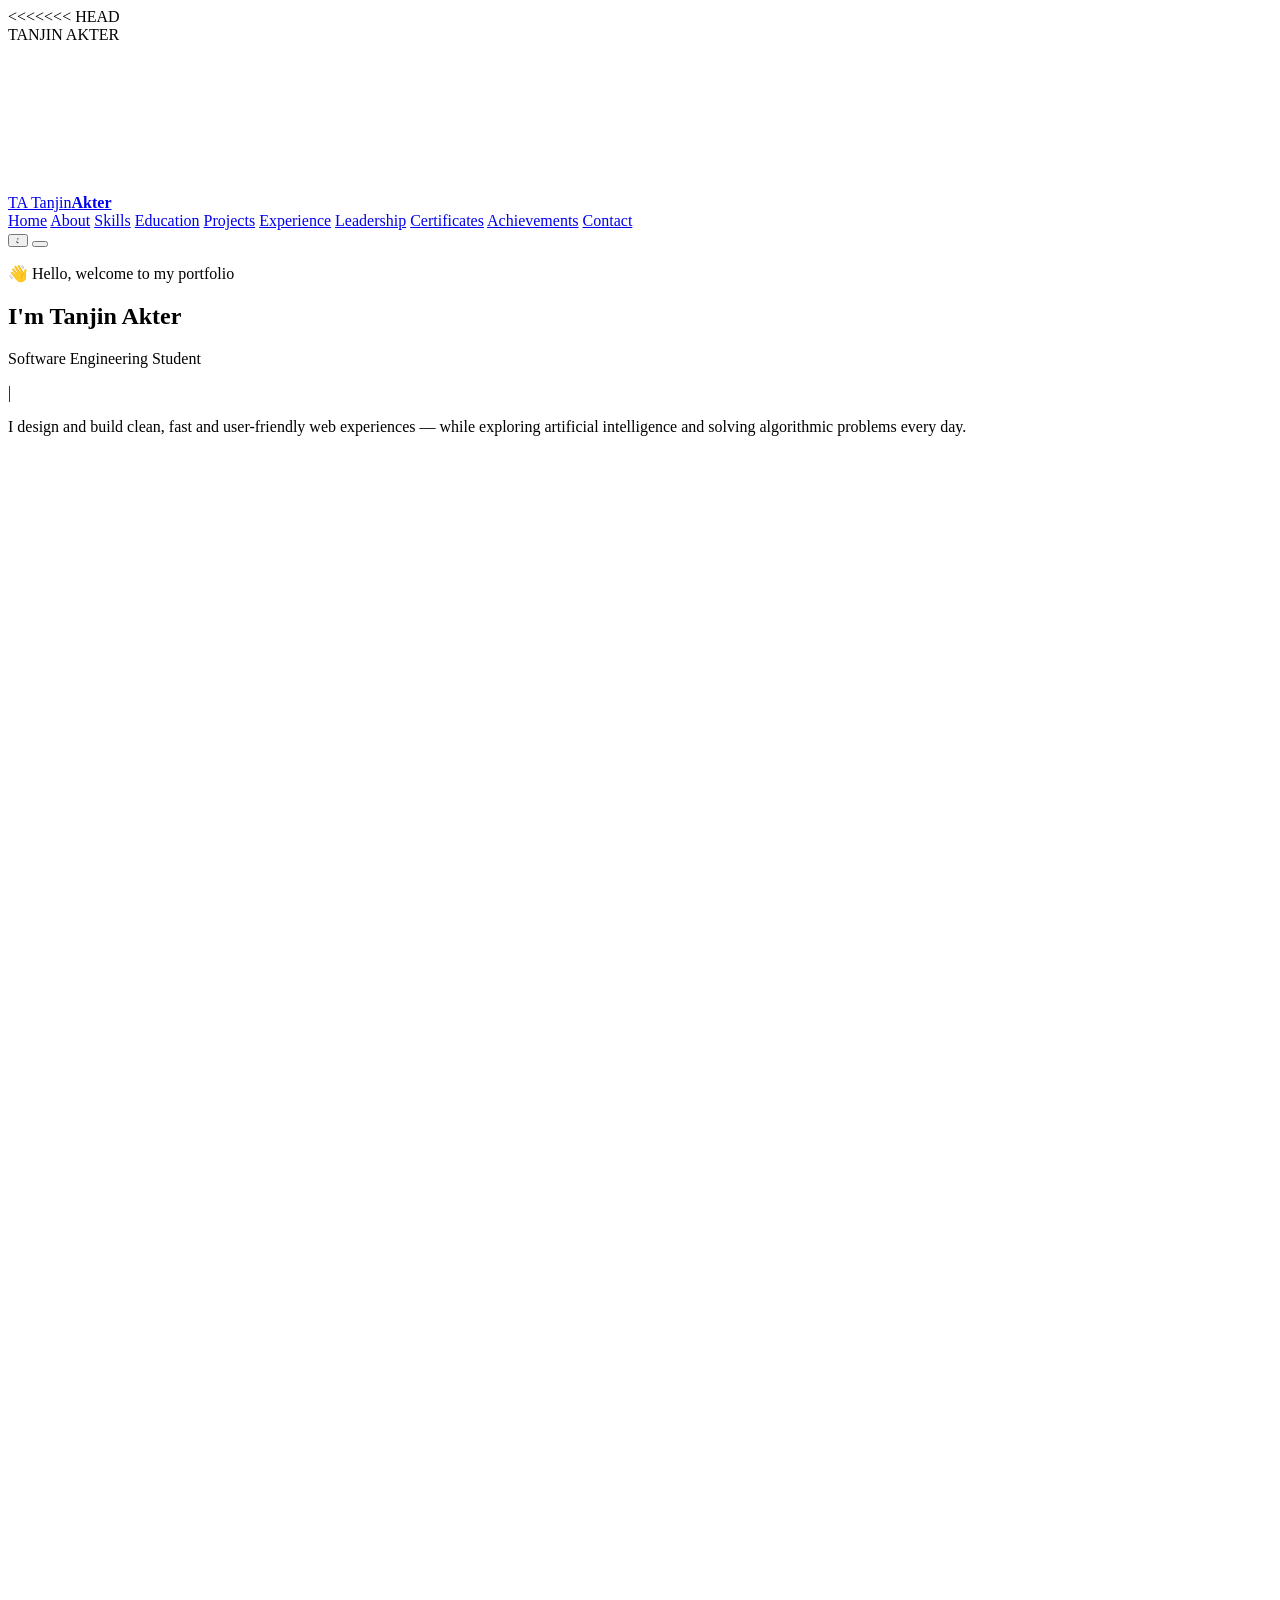
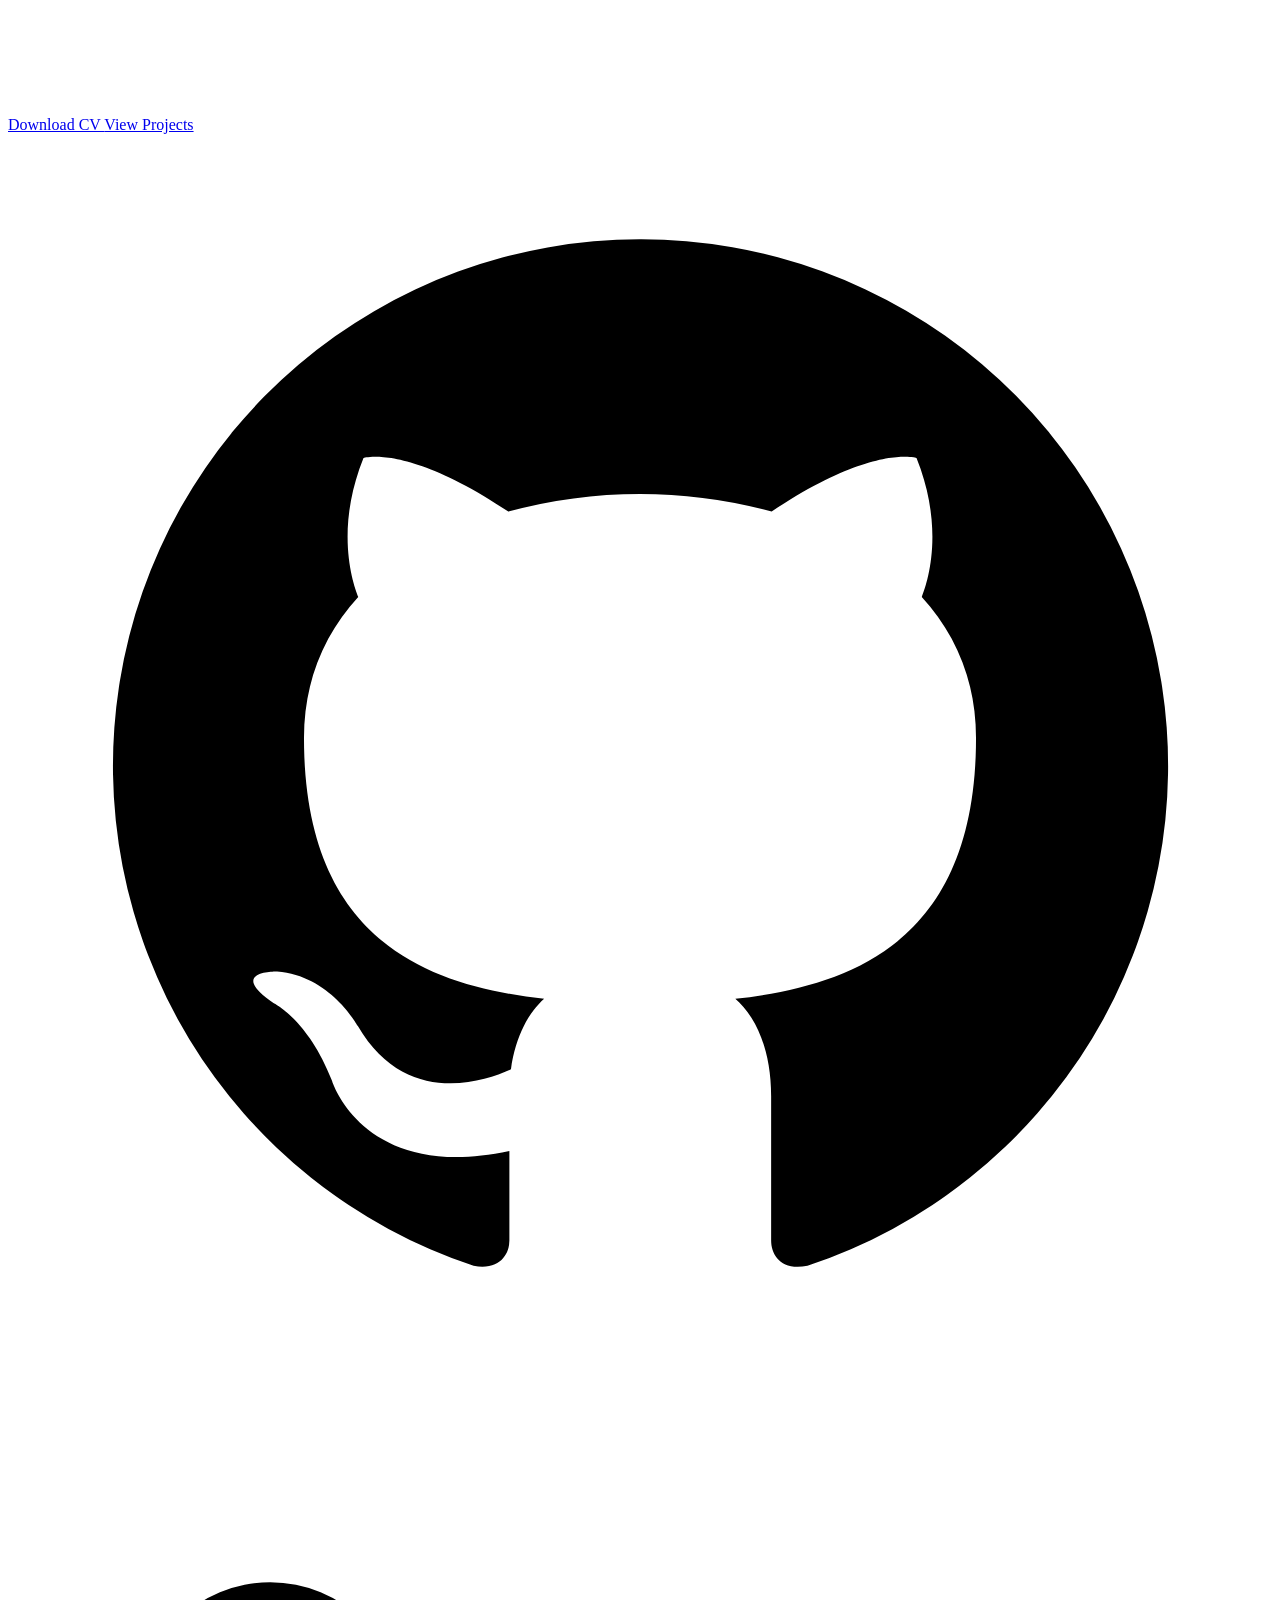
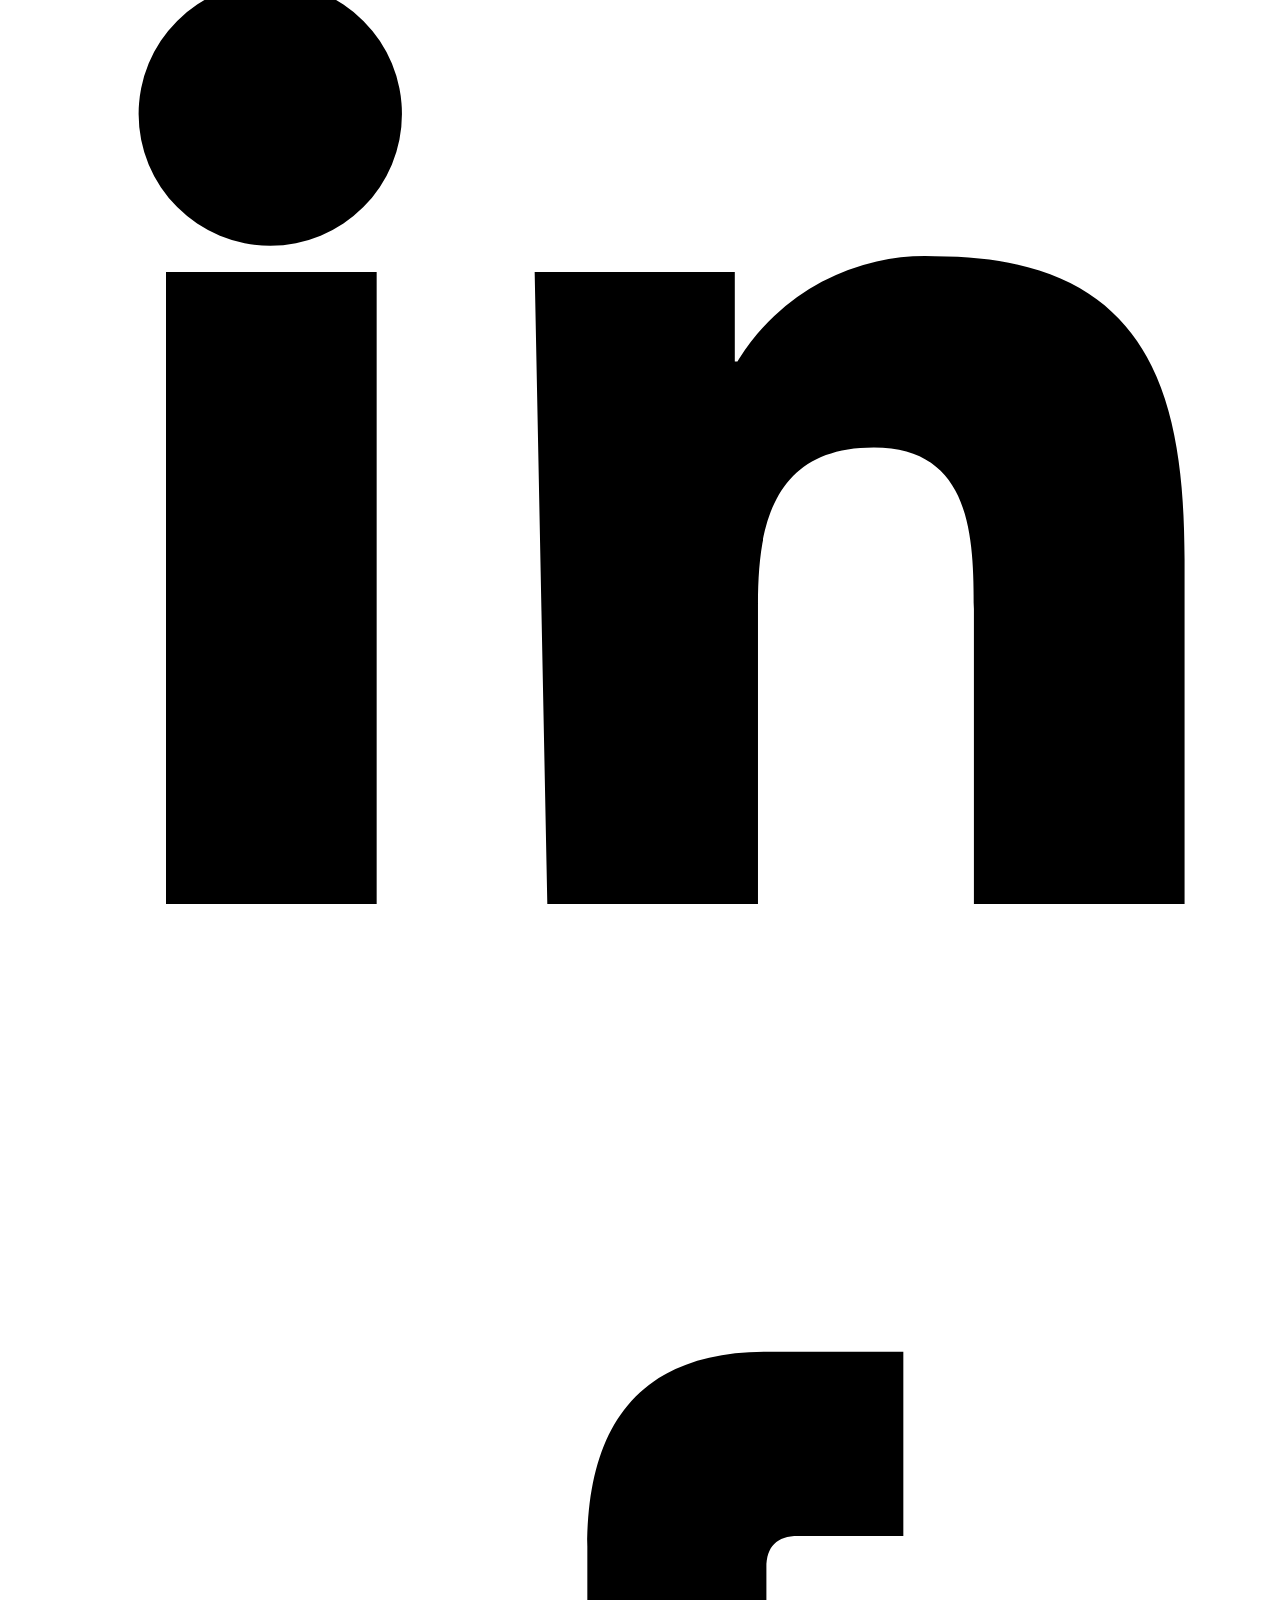
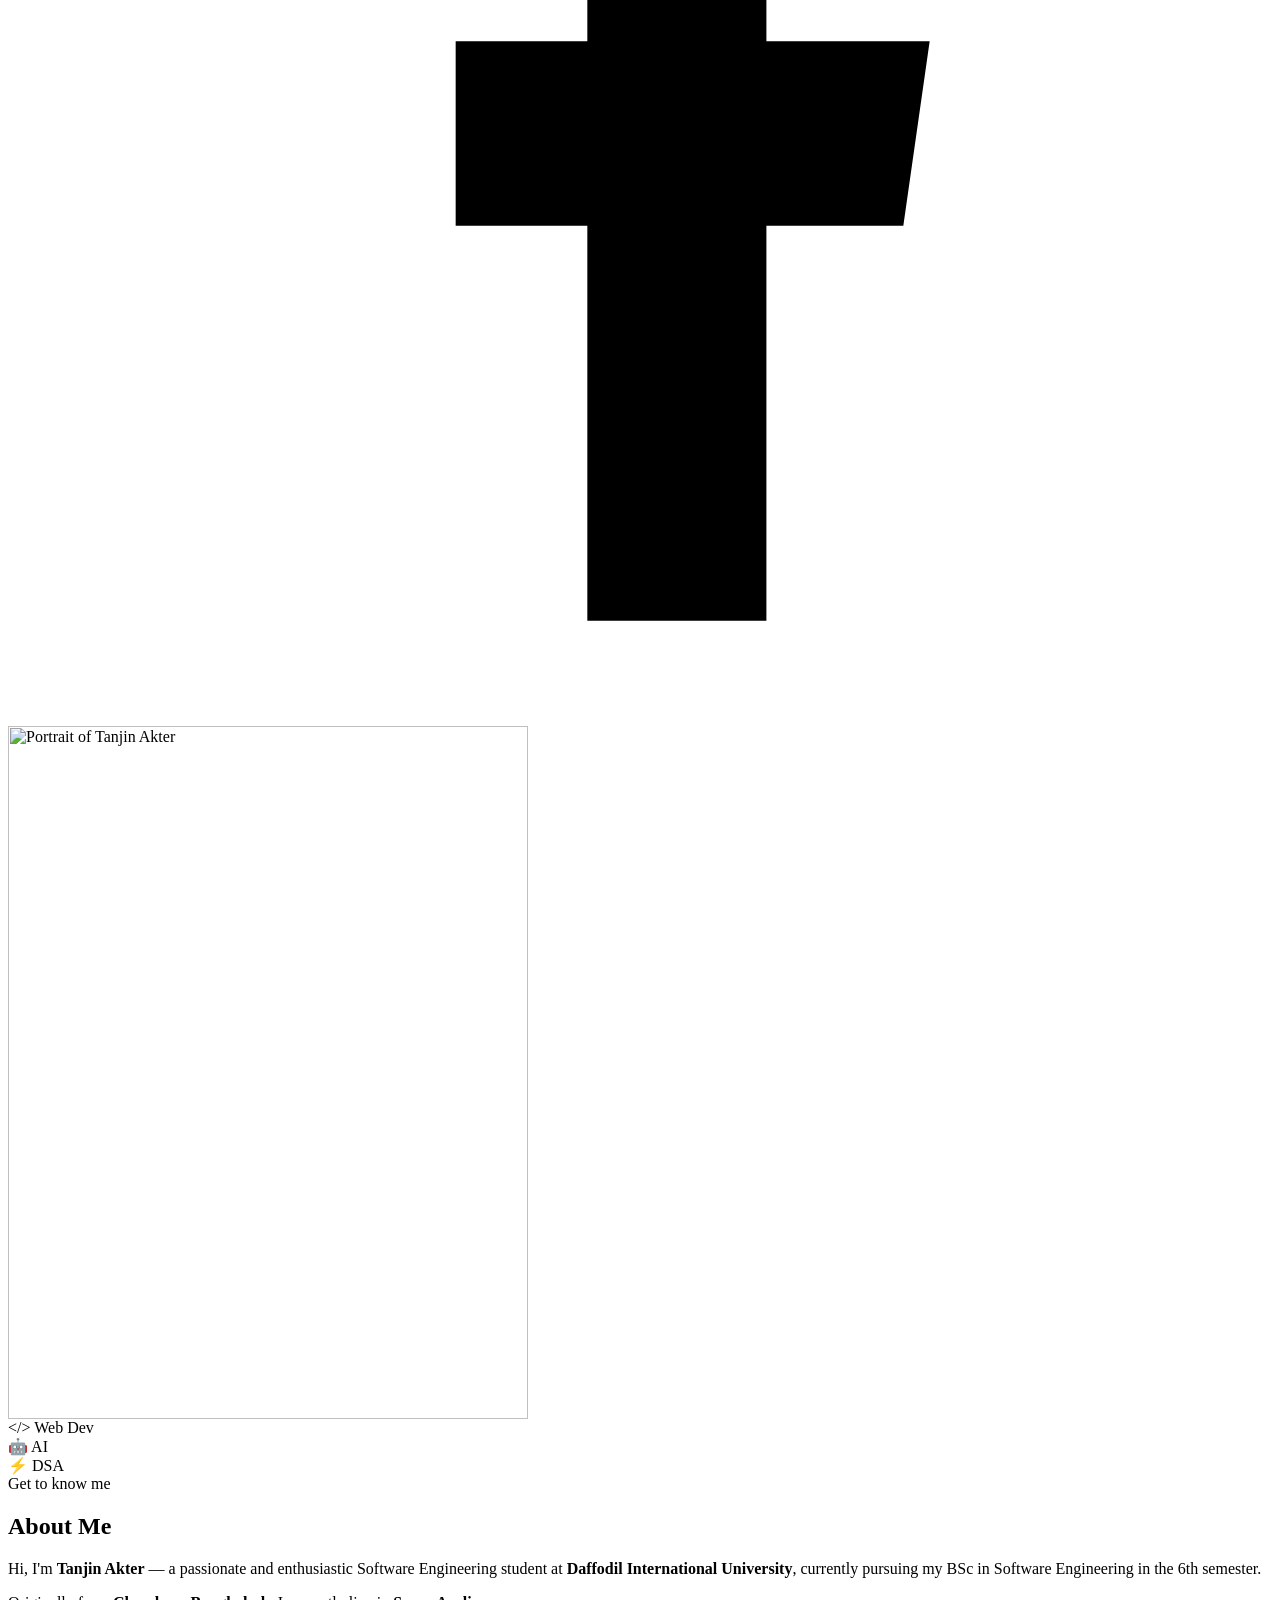
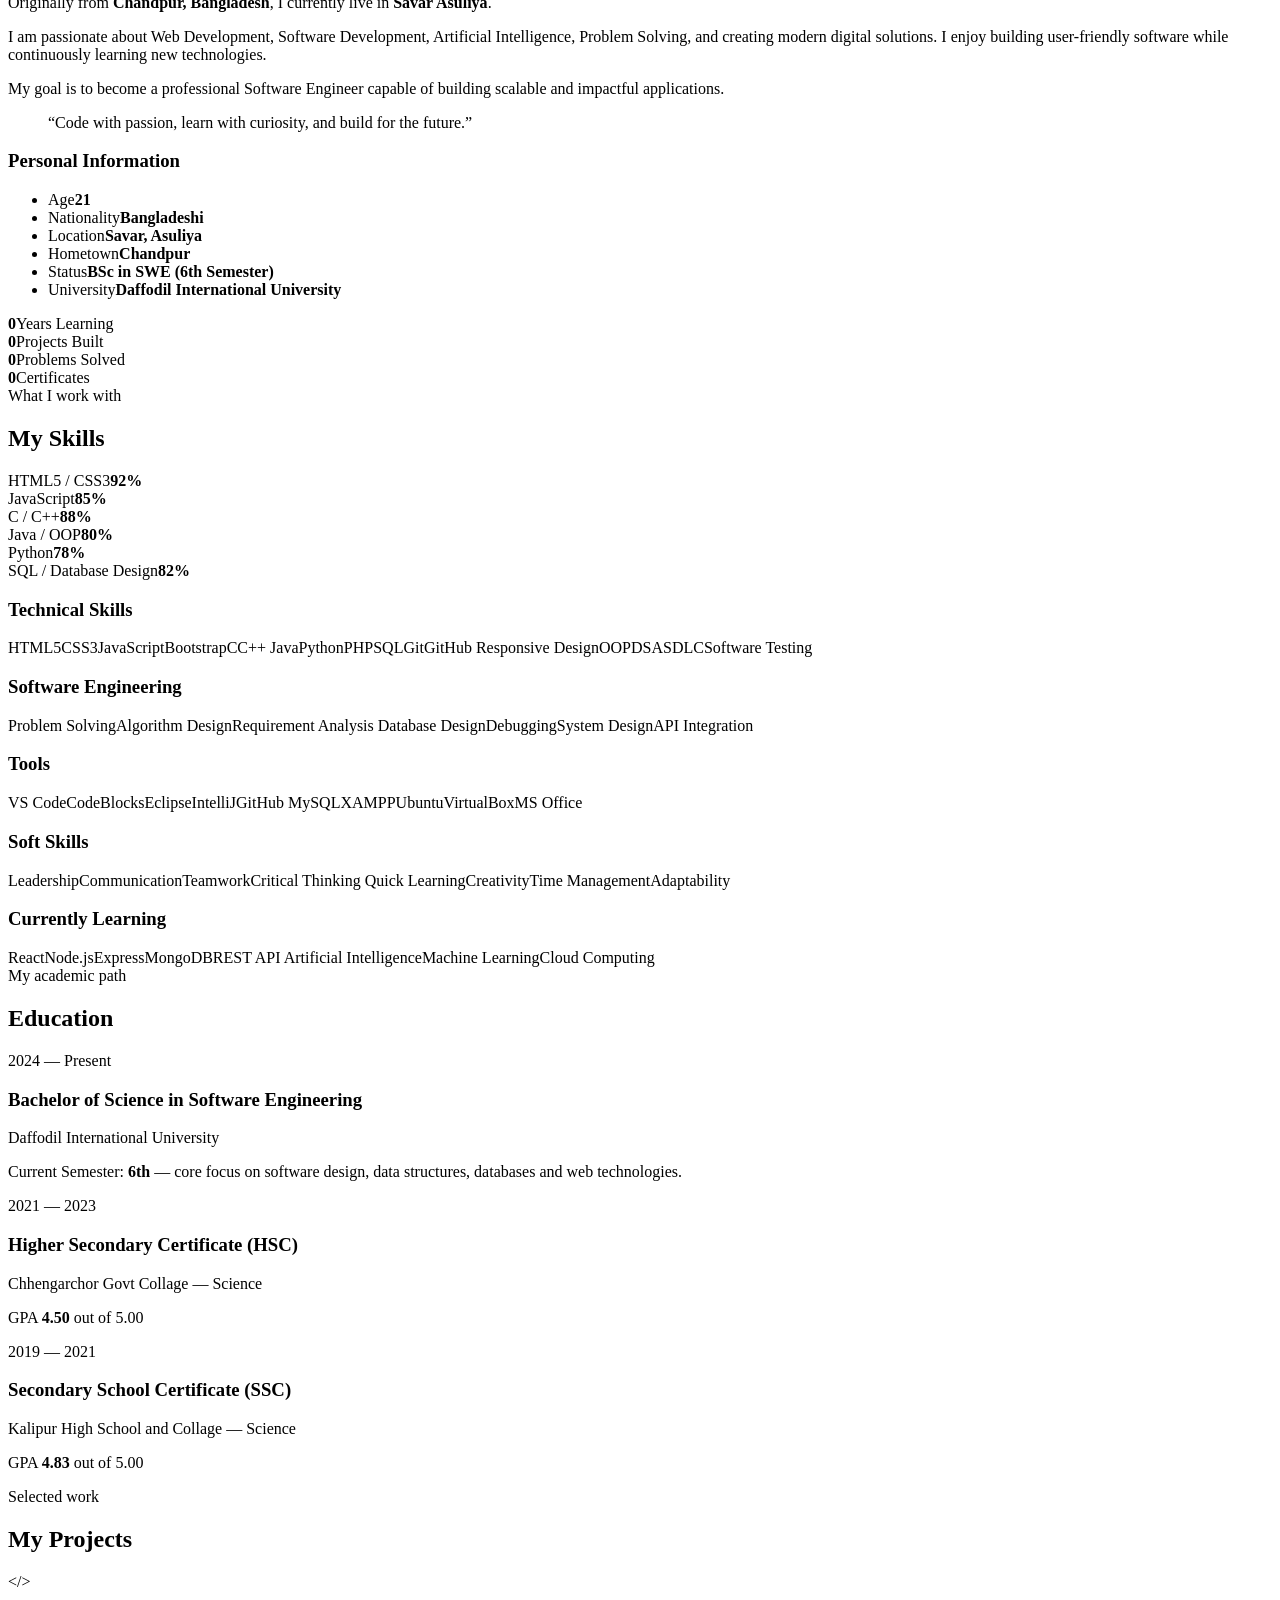
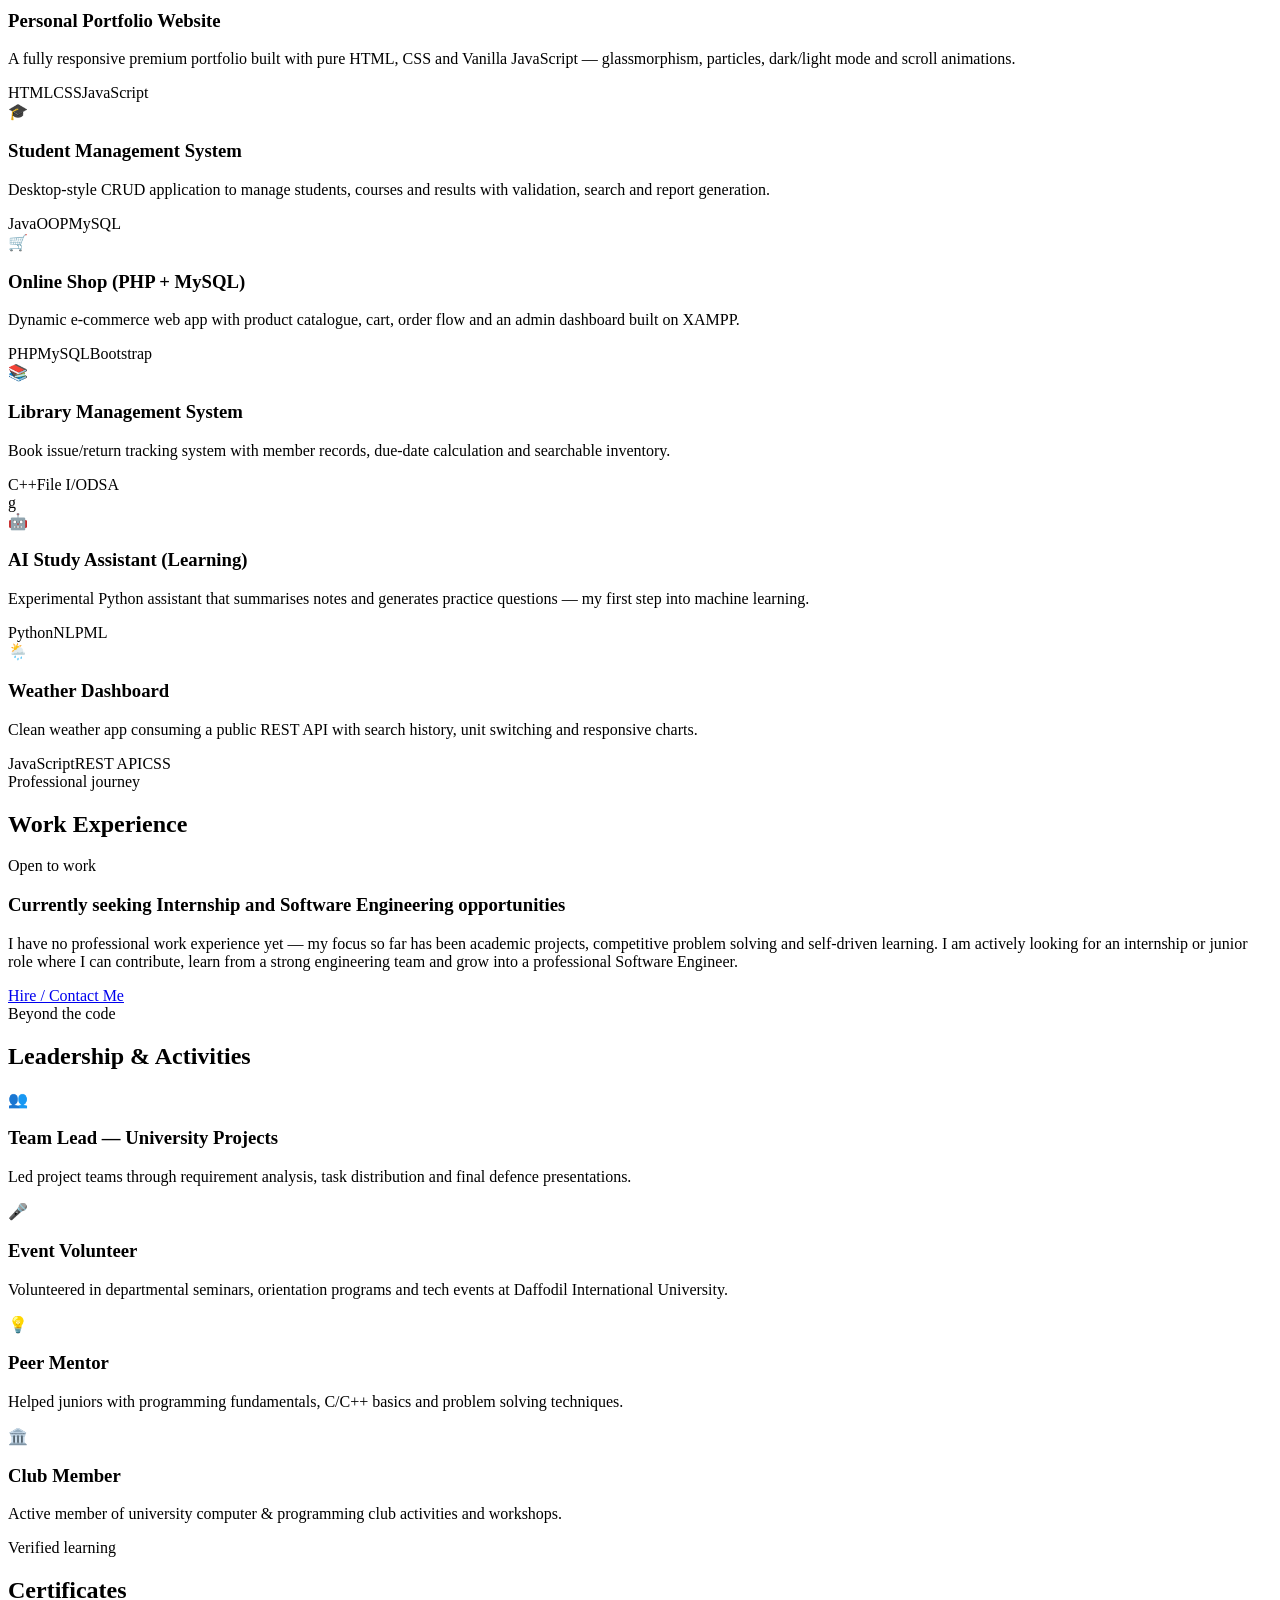
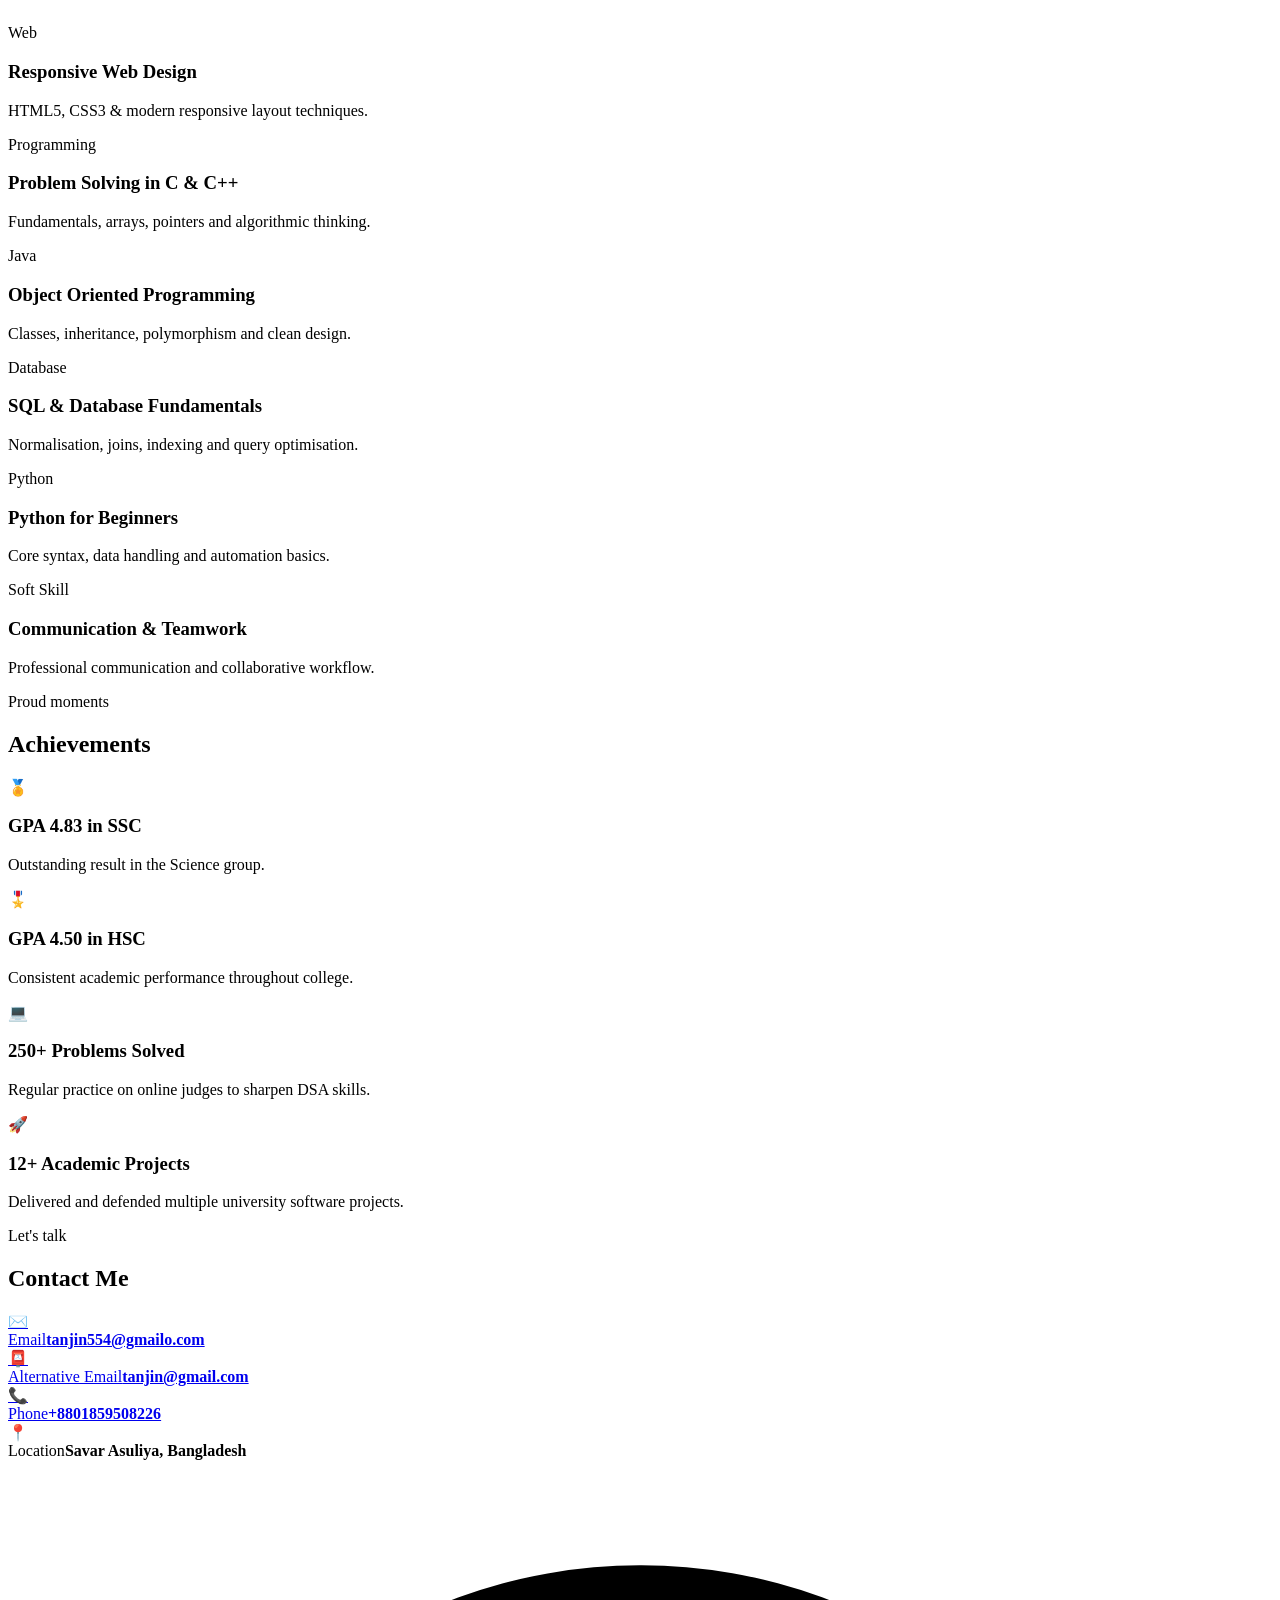
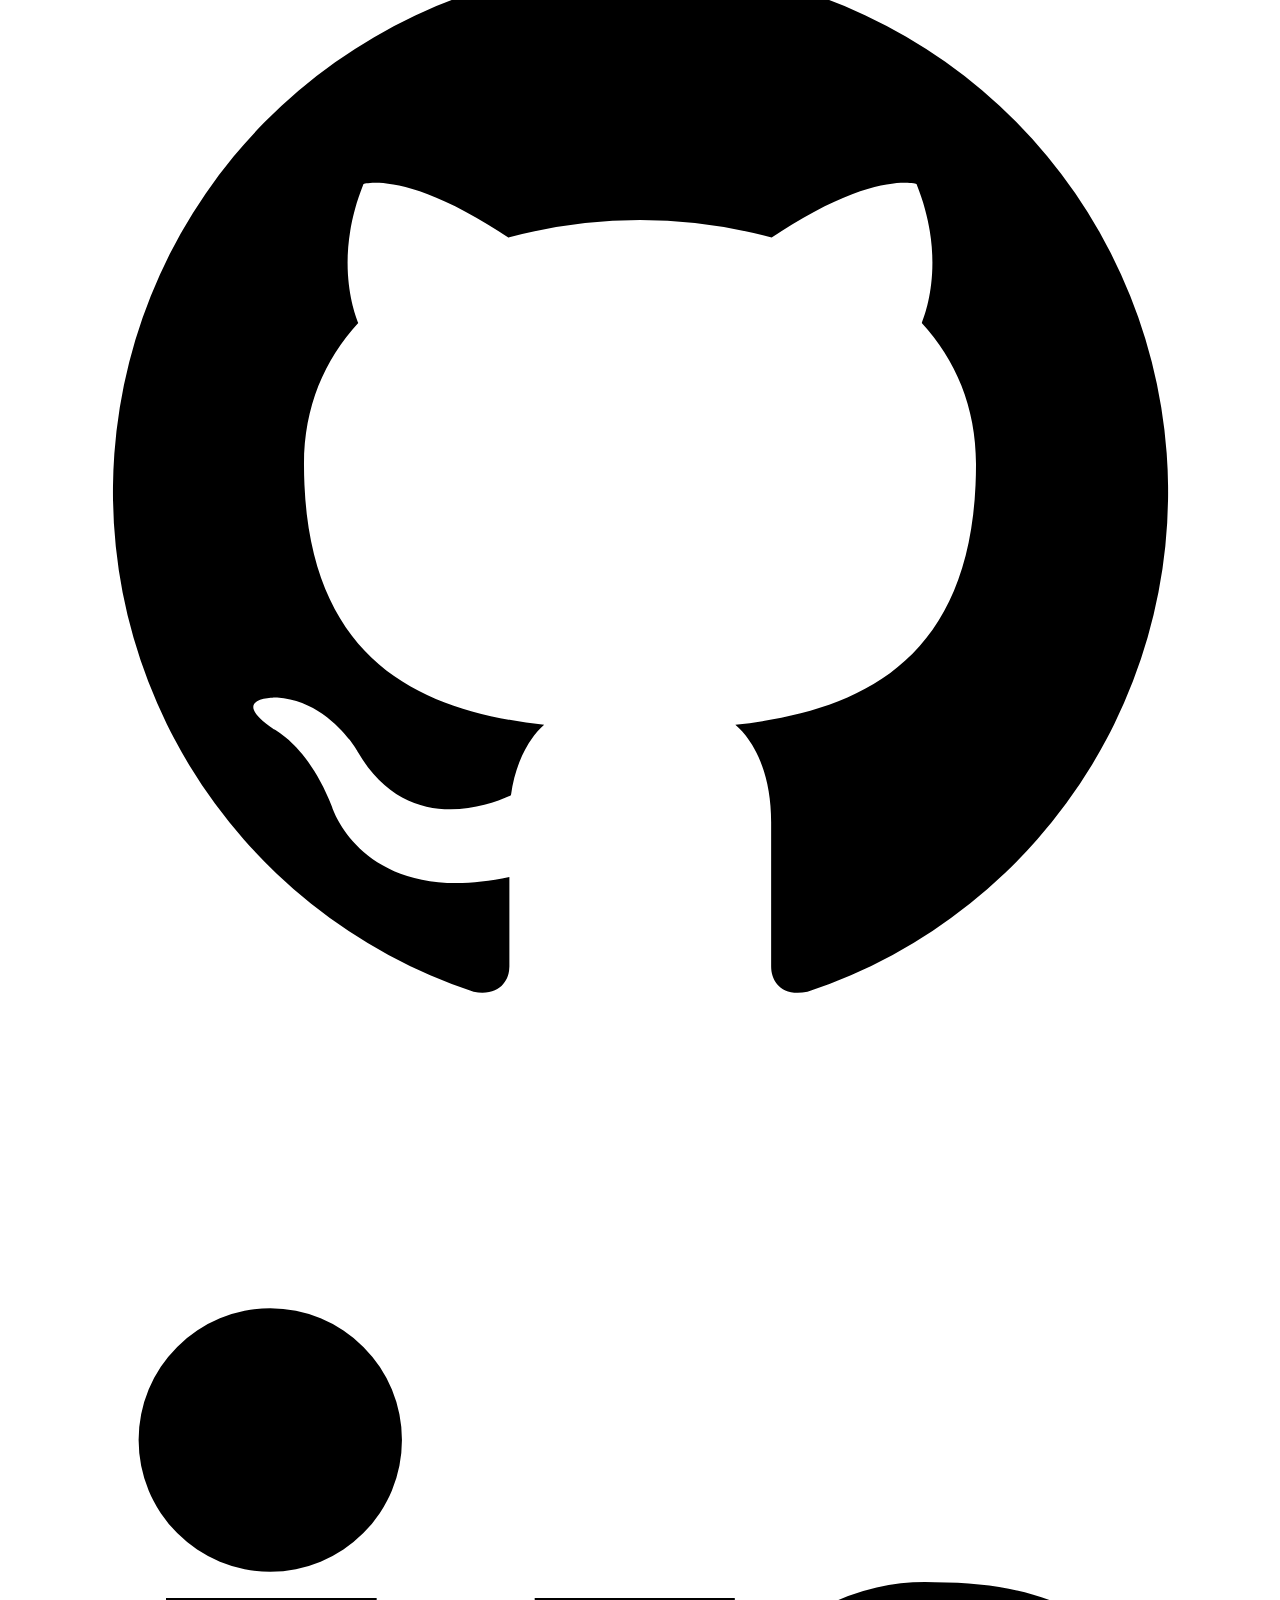
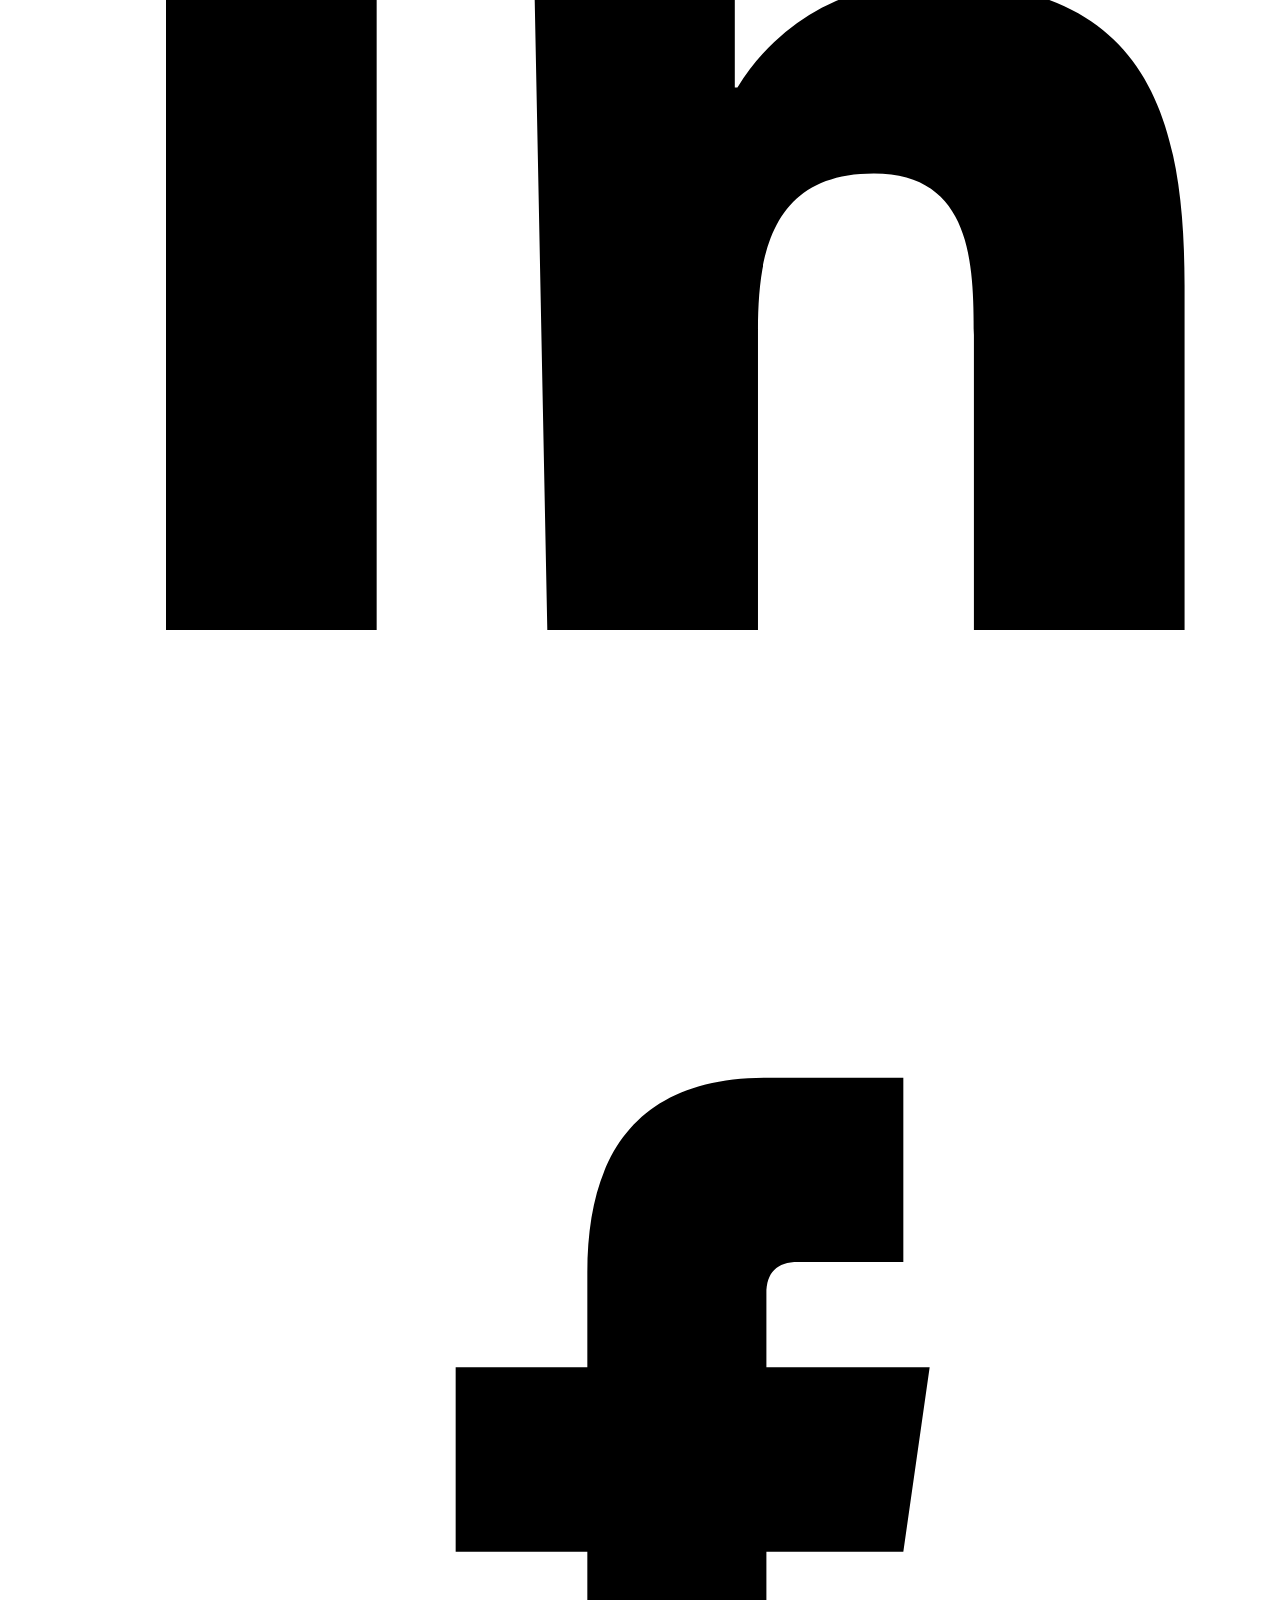
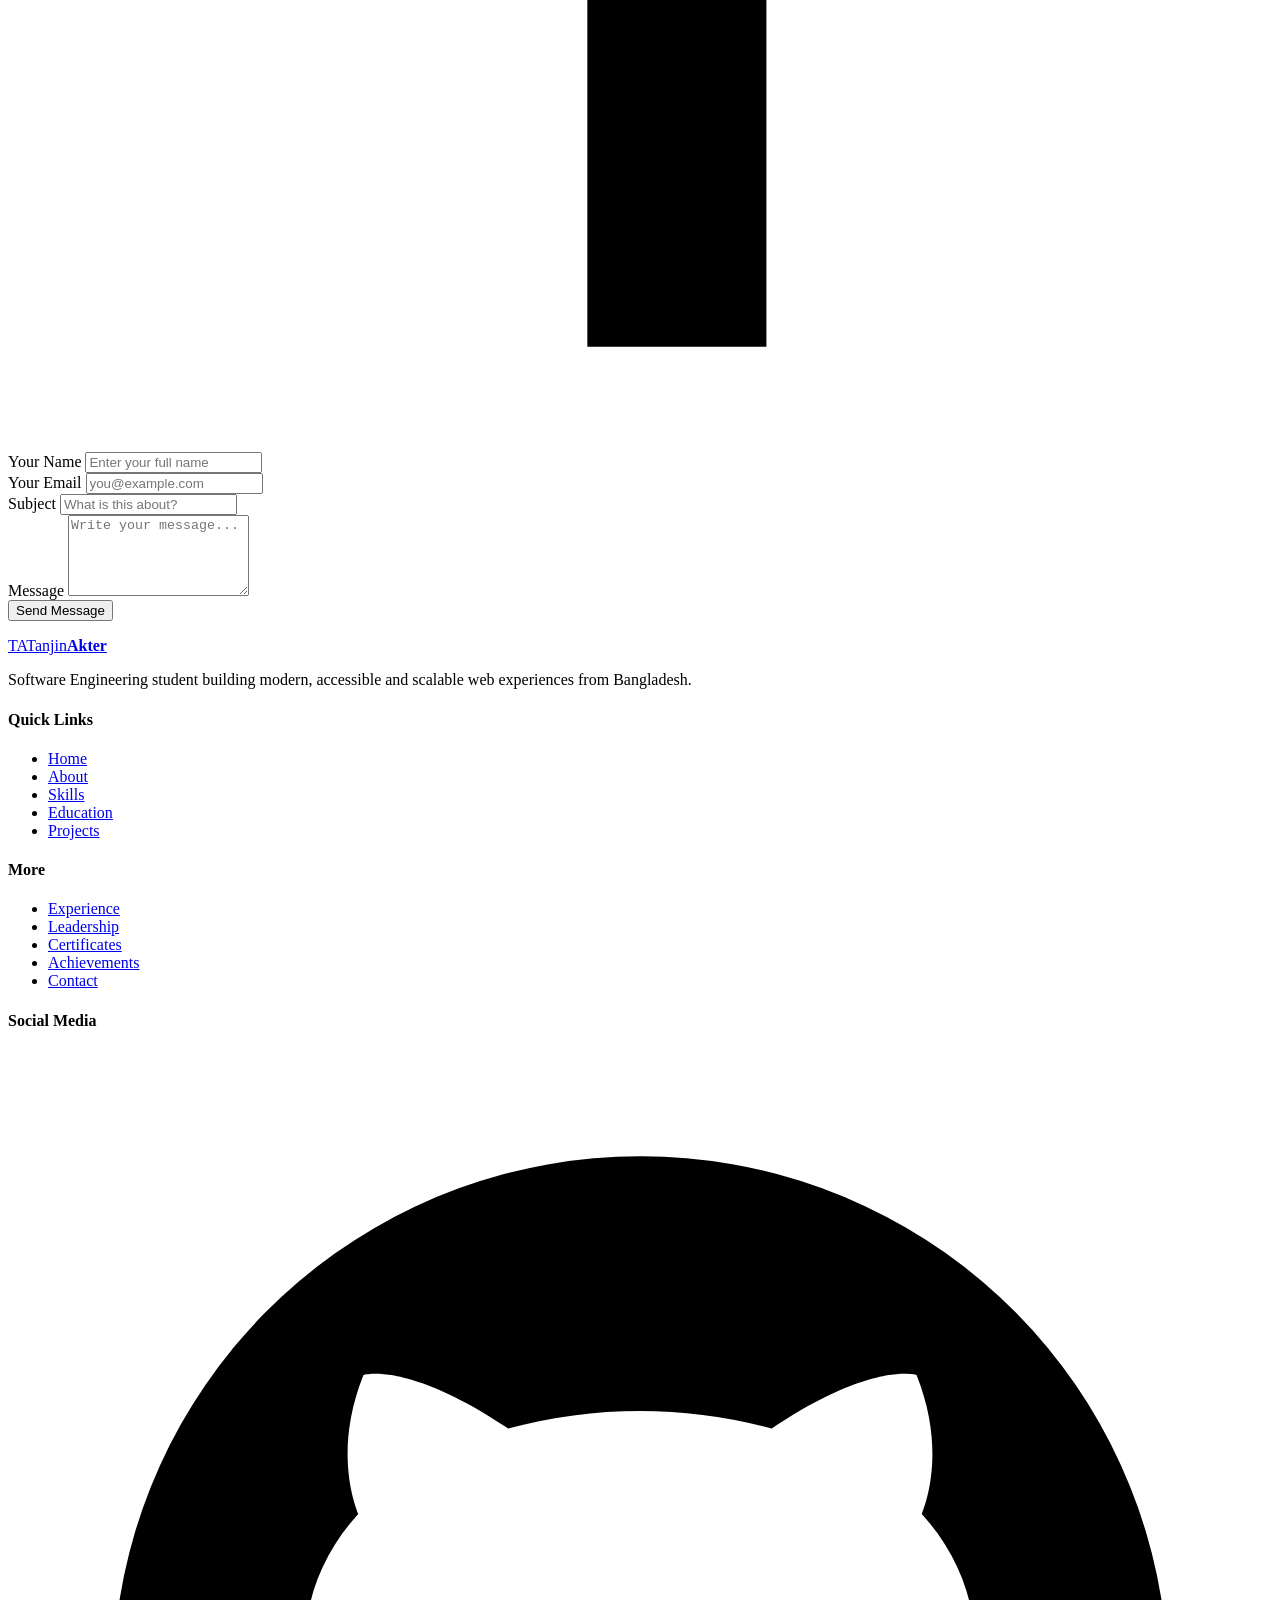
==== commit 14fd173b: "added protfolio file" ====
--- a/index.html
+++ b/index.html
@@ -1,515 +1,1032 @@
-<!DOCTYPE html>
-<!--
-  Tanjin Akter — Personal Portfolio
-  Pure HTML5 + CSS3 + Vanilla JavaScript (no frameworks, no CDN libraries)
--->
-<html lang="en" data-theme="dark">
-<head>
-  <meta charset="UTF-8" />
-  <meta name="viewport" content="width=device-width, initial-scale=1.0" />
-  <meta name="theme-color" content="#0b1120" />
-
-  <!-- ===== SEO META TAGS ===== -->
-  <title>Tanjin Akter — Software Engineering Student &amp; Web Developer</title>
-  <meta name="description" content="Portfolio of Tanjin Akter, Software Engineering student at Daffodil International University — web developer, problem solver and AI enthusiast based in Savar, Bangladesh." />
-  <meta name="author" content="Tanjin Akter" />
-  <meta name="keywords" content="Tanjin Akter, Software Engineer, Web Developer, Portfolio, Daffodil International University, Bangladesh" />
-  <link rel="canonical" href="./index.html" />
-
-  <!-- ===== OPEN GRAPH / TWITTER ===== -->
-  <meta property="og:type" content="website" />
-  <meta property="og:title" content="Tanjin Akter — Software Engineering Student &amp; Web Developer" />
-  <meta property="og:description" content="Premium portfolio of Tanjin Akter — web development, software engineering and AI enthusiast." />
-  <meta property="og:image" content="assets/images/profile.jpg" />
-  <meta name="twitter:card" content="summary_large_image" />
-  <meta name="twitter:title" content="Tanjin Akter — Software Engineering Student" />
-  <meta name="twitter:description" content="Premium portfolio of Tanjin Akter — web development, software engineering and AI enthusiast." />
-
-  <!-- ===== FAVICON ===== -->
-  <link rel="icon" href="assets/icons/favicon.svg" type="image/svg+xml" />
-
-  <!-- ===== FONTS + STYLES ===== -->
-  <link rel="preconnect" href="https://fonts.googleapis.com" />
-  <link rel="preconnect" href="https://fonts.gstatic.com" crossorigin />
-  <link href="https://fonts.googleapis.com/css2?family=Sora:wght@400;600;700;800&family=Manrope:wght@300;400;500;600;700&display=swap" rel="stylesheet" />
-  <link rel="stylesheet" href="style.css" />
-
-  <!-- ===== STRUCTURED DATA ===== -->
-  <script type="application/ld+json">
-  {
-    "@context": "https://schema.org",
-    "@type": "Person",
-    "name": "Tanjin Akter",
-    "jobTitle": "Software Engineering Student",
-    "email": "tanjin554@gmailo.com",
-    "telephone": "+8801859508226",
-    "address": { "@type": "PostalAddress", "addressLocality": "Savar, Asuliya", "addressCountry": "Bangladesh" },
-    "alumniOf": "Daffodil International University"
-  }
-  </script>
-</head>
-
-<body>
-  <!-- ===== LOADING SCREEN ===== -->
-  <div class="loader" id="loader" aria-hidden="true">
-    <div class="loader__ring"></div>
-    <div class="loader__name">TANJIN AKTER</div>
-    <div class="loader__bar"><span></span></div>
-  </div>
-
-  <!-- ===== CUSTOM CURSOR ===== -->
-  <div class="cursor" id="cursorDot" aria-hidden="true"></div>
-  <div class="cursor-ring" id="cursorRing" aria-hidden="true"></div>
-
-  <!-- ===== SCROLL PROGRESS BAR ===== -->
-  <div class="progress" id="progress" aria-hidden="true"></div>
-
-  <!-- ===== ANIMATED PARTICLE BACKGROUND ===== -->
-  <canvas id="particles" class="particles" aria-hidden="true"></canvas>
-  <div class="aurora" aria-hidden="true"><span></span><span></span><span></span></div>
-
-  <!-- ===== NAVBAR ===== -->
-  <header class="nav" id="nav">
-    <div class="container nav__inner">
-      <a href="#home" class="brand" aria-label="Tanjin Akter home">
-        <span class="brand__mark">TA</span>
-        <span class="brand__text">Tanjin<b>Akter</b></span>
-      </a>
-
-      <nav class="nav__links" id="navLinks" aria-label="Main navigation">
-        <a href="#home" class="active">Home</a>
-        <a href="#about">About</a>
-        <a href="#skills">Skills</a>
-        <a href="#education">Education</a>
-        <a href="#projects">Projects</a>
-        <a href="#experience">Experience</a>
-        <a href="#leadership">Leadership</a>
-        <a href="#certificates">Certificates</a>
-        <a href="#achievements">Achievements</a>
-        <a href="#contact">Contact</a>
-      </nav>
-
-      <div class="nav__actions">
-        <button class="icon-btn" id="themeToggle" aria-label="Toggle dark and light mode">
-          <svg class="ico-sun" viewBox="0 0 24 24"><circle cx="12" cy="12" r="4.2"/><g><path d="M12 2v3M12 19v3M2 12h3M19 12h3M4.9 4.9l2.1 2.1M17 17l2.1 2.1M19.1 4.9L17 7M7 17l-2.1 2.1"/></g></svg>
-          <svg class="ico-moon" viewBox="0 0 24 24"><path d="M20 14.5A8.5 8.5 0 1 1 9.5 4a7 7 0 0 0 10.5 10.5z"/></svg>
-        </button>
-        <button class="burger" id="burger" aria-label="Open menu" aria-expanded="false"><span></span><span></span><span></span></button>
-      </div>
-    </div>
-  </header>
-
-  <main>
-    <!-- ============ HOME / HERO ============ -->
-    <section id="home" class="hero section">
-      <div class="container hero__grid">
-        <div class="hero__copy">
-          <p class="eyebrow reveal">👋 Hello, welcome to my portfolio</p>
-          <h1 class="hero__title reveal">I'm <span class="grad">Tanjin Akter</span></h1>
-          <p class="hero__role reveal">Software Engineering Student</p>
-          <p class="hero__typing reveal">
-            <span class="typed" id="typed"></span><span class="caret">|</span>
-          </p>
-          <p class="hero__desc reveal">
-            I design and build clean, fast and user-friendly web experiences — while exploring
-            artificial intelligence and solving algorithmic problems every day.
-          </p>
-
-          <div class="hero__btns reveal">
-            <a class="btn btn--primary" href="assets/Tanjin_Akter_CV.pdf" download>
-              <svg viewBox="0 0 24 24"><path d="M12 3v12m0 0l-4-4m4 4l4-4M4 19h16"/></svg> Download CV
-            </a>
-            <a class="btn btn--ghost" href="#projects">View Projects</a>
-          </div>
-
-          <div class="socials reveal" aria-label="Social links">
-            <a href="https://github.com/" target="_blank" rel="noopener" aria-label="GitHub" class="soc">
-              <svg viewBox="0 0 24 24"><path d="M12 2a10 10 0 0 0-3.16 19.49c.5.09.68-.22.68-.48v-1.7c-2.78.6-3.37-1.34-3.37-1.34-.45-1.16-1.11-1.47-1.11-1.47-.9-.62.07-.6.07-.6 1 .07 1.53 1.03 1.53 1.03.89 1.53 2.34 1.09 2.91.83.09-.65.35-1.09.63-1.34-2.22-.25-4.56-1.11-4.56-4.95 0-1.09.39-1.98 1.03-2.68-.1-.25-.45-1.27.1-2.64 0 0 .84-.27 2.75 1.02a9.5 9.5 0 0 1 5 0c1.91-1.29 2.75-1.02 2.75-1.02.55 1.37.2 2.39.1 2.64.64.7 1.03 1.59 1.03 2.68 0 3.85-2.34 4.7-4.57 4.95.36.31.68.92.68 1.85v2.74c0 .27.18.58.69.48A10 10 0 0 0 12 2z"/></svg>
-            </a>
-            <a href="https://linkedin.com/" target="_blank" rel="noopener" aria-label="LinkedIn" class="soc">
-              <svg viewBox="0 0 24 24"><path d="M4.98 3.5a2.5 2.5 0 1 1 0 5 2.5 2.5 0 0 1 0-5zM3 9h4v12H3zM10 9h3.8v1.7h.05A4.17 4.17 0 0 1 17.6 8.7c4 0 4.74 2.5 4.74 5.76V21h-4v-5.6c0-1.34-.03-3.07-1.9-3.07-1.9 0-2.2 1.46-2.2 2.97V21h-4z"/></svg>
-            </a>
-            <a href="https://facebook.com/" target="_blank" rel="noopener" aria-label="Facebook" class="soc">
-              <svg viewBox="0 0 24 24"><path d="M14 9h3V5.5h-2.6C11.9 5.5 11 7 11 9.2V11H8.5v3.5H11V22h3.4v-7.5H17L17.5 11H14.4V9.6c0-.4.2-.6.6-.6z"/></svg>
-            </a>
-          </div>
-        </div>
-
-        <div class="hero__photo reveal">
-          <div class="photo-glow"></div>
-          <div class="photo-frame tilt">
-            <img src="assets/images/profile.jpg" alt="Portrait of Tanjin Akter" width="520" height="693" />
-          </div>
-          <div class="float-chip chip1">&lt;/&gt; Web Dev</div>
-          <div class="float-chip chip2">🤖 AI</div>
-          <div class="float-chip chip3">⚡ DSA</div>
-        </div>
-      </div>
-
-      <a href="#about" class="scroll-hint" aria-label="Scroll down"><span></span></a>
-    </section>
-
-    <!-- ============ ABOUT ============ -->
-    <section id="about" class="section">
-      <div class="container">
-        <header class="sec-head reveal">
-          <span class="sec-kicker">Get to know me</span>
-          <h2 class="sec-title">About <span class="grad">Me</span></h2>
-        </header>
-
-        <div class="about__grid">
-          <article class="glass card about__text reveal">
-            <p>Hi, I'm <strong>Tanjin Akter</strong> — a passionate and enthusiastic Software Engineering student at
-              <strong>Daffodil International University</strong>, currently pursuing my BSc in Software Engineering in the 6th semester.</p>
-            <p>Originally from <strong>Chandpur, Bangladesh</strong>, I currently live in <strong>Savar Asuliya</strong>.</p>
-            <p>I am passionate about Web Development, Software Development, Artificial Intelligence, Problem Solving,
-              and creating modern digital solutions. I enjoy building user-friendly software while continuously learning new technologies.</p>
-            <p>My goal is to become a professional Software Engineer capable of building scalable and impactful applications.</p>
-            <blockquote class="quote">“Code with passion, learn with curiosity, and build for the future.”</blockquote>
-          </article>
-
-          <aside class="about__info reveal">
-            <div class="glass card info-card">
-              <h3 class="info-title">Personal Information</h3>
-              <ul class="info-list">
-                <li><span>Age</span><b>21</b></li>
-                <li><span>Nationality</span><b>Bangladeshi</b></li>
-                <li><span>Location</span><b>Savar, Asuliya</b></li>
-                <li><span>Hometown</span><b>Chandpur</b></li>
-                <li><span>Status</span><b>BSc in SWE (6th Semester)</b></li>
-                <li><span>University</span><b>Daffodil International University</b></li>
-              </ul>
-            </div>
-
-            <div class="counters">
-              <div class="glass card counter"><b class="count" data-target="3">0</b><span>Years Learning</span></div>
-              <div class="glass card counter"><b class="count" data-target="12">0</b><span>Projects Built</span></div>
-              <div class="glass card counter"><b class="count" data-target="250">0</b><span>Problems Solved</span></div>
-              <div class="glass card counter"><b class="count" data-target="8">0</b><span>Certificates</span></div>
-            </div>
-          </aside>
-        </div>
-      </div>
-    </section>
-
-    <!-- ============ SKILLS ============ -->
-    <section id="skills" class="section">
-      <div class="container">
-        <header class="sec-head reveal">
-          <span class="sec-kicker">What I work with</span>
-          <h2 class="sec-title">My <span class="grad">Skills</span></h2>
-        </header>
-
-        <!-- Animated progress bars -->
-        <div class="bars glass card reveal">
-          <div class="bar"><div class="bar_top"><span>HTML5 / CSS3</span><b>92%</b></div><div class="bar_track"><i data-w="92"></i></div></div>
-          <div class="bar"><div class="bar_top"><span>JavaScript</span><b>85%</b></div><div class="bar_track"><i data-w="85"></i></div></div>
-          <div class="bar"><div class="bar_top"><span>C / C++</span><b>88%</b></div><div class="bar_track"><i data-w="88"></i></div></div>
-          <div class="bar"><div class="bar_top"><span>Java / OOP</span><b>80%</b></div><div class="bar_track"><i data-w="80"></i></div></div>
-          <div class="bar"><div class="bar_top"><span>Python</span><b>78%</b></div><div class="bar_track"><i data-w="78"></i></div></div>
-          <div class="bar"><div class="bar_top"><span>SQL / Database Design</span><b>82%</b></div><div class="bar_track"><i data-w="82"></i></div></div>
-        </div>
-
-        <div class="skill-grid">
-          <div class="glass card skill-card reveal">
-            <h3>Technical Skills</h3>
-            <div class="tags">
-              <span>HTML5</span><span>CSS3</span><span>JavaScript</span><span>Bootstrap</span><span>C</span><span>C++</span>
-              <span>Java</span><span>Python</span><span>PHP</span><span>SQL</span><span>Git</span><span>GitHub</span>
-              <span>Responsive Design</span><span>OOP</span><span>DSA</span><span>SDLC</span><span>Software Testing</span>
-            </div>
-          </div>
-          <div class="glass card skill-card reveal">
-            <h3>Software Engineering</h3>
-            <div class="tags">
-              <span>Problem Solving</span><span>Algorithm Design</span><span>Requirement Analysis</span>
-              <span>Database Design</span><span>Debugging</span><span>System Design</span><span>API Integration</span>
-            </div>
-          </div>
-          <div class="glass card skill-card reveal">
-            <h3>Tools</h3>
-            <div class="tags">
-              <span>VS Code</span><span>CodeBlocks</span><span>Eclipse</span><span>IntelliJ</span><span>GitHub</span>
-              <span>MySQL</span><span>XAMPP</span><span>Ubuntu</span><span>VirtualBox</span><span>MS Office</span>
-            </div>
-          </div>
-          <div class="glass card skill-card reveal">
-            <h3>Soft Skills</h3>
-            <div class="tags">
-              <span>Leadership</span><span>Communication</span><span>Teamwork</span><span>Critical Thinking</span>
-              <span>Quick Learning</span><span>Creativity</span><span>Time Management</span><span>Adaptability</span>
-            </div>
-          </div>
-          <div class="glass card skill-card reveal">
-            <h3>Currently Learning</h3>
-            <div class="tags">
-              <span>React</span><span>Node.js</span><span>Express</span><span>MongoDB</span><span>REST API</span>
-              <span>Artificial Intelligence</span><span>Machine Learning</span><span>Cloud Computing</span>
-            </div>
-          </div>
-        </div>
-      </div>
-    </section>
-
-    <!-- ============ EDUCATION ============ -->
-    <section id="education" class="section">
-      <div class="container">
-        <header class="sec-head reveal">
-          <span class="sec-kicker">My academic path</span>
-          <h2 class="sec-title"><span class="grad">Education</span></h2>
-        </header>
-
-        <div class="timeline">
-          <article class="tl-item reveal">
-            <div class="tl-dot"></div>
-            <div class="glass card tl-card">
-              <span class="pill">2024 — Present</span>
-              <h3>Bachelor of Science in Software Engineering</h3>
-              <p class="tl-org">Daffodil International University</p>
-              <p>Current Semester: <strong>6th</strong> — core focus on software design, data structures, databases and web technologies.</p>
-            </div>
-          </article>
-
-          <article class="tl-item reveal">
-            <div class="tl-dot"></div>
-            <div class="glass card tl-card">
-              <span class="pill">2021 — 2023</span>
-              <h3>Higher Secondary Certificate (HSC)</h3>
-              <p class="tl-org">Chhengarchor Govt Collage — Science</p>
-              <p>GPA <strong>4.50</strong> out of 5.00</p>
-            </div>
-          </article>
-
-          <article class="tl-item reveal">
-            <div class="tl-dot"></div>
-            <div class="glass card tl-card">
-              <span class="pill">2019 — 2021</span>
-              <h3>Secondary School Certificate (SSC)</h3>
-              <p class="tl-org">Kalipur High School and Collage — Science</p>
-              <p>GPA <strong>4.83</strong> out of 5.00</p>
-            </div>
-          </article>
-        </div>
-      </div>
-    </section>
-
-    <!-- ============ PROJECTS ============ -->
-    <section id="projects" class="section">
-      <div class="container">
-        <header class="sec-head reveal">
-          <span class="sec-kicker">Selected work</span>
-          <h2 class="sec-title">My <span class="grad">Projects</span></h2>
-        </header>
-
-        <div class="proj-grid">
-          <article class="glass card proj reveal">
-            <div class="proj__thumb t1"><span>&lt;/&gt;</span></div>
-            <h3>Personal Portfolio Website</h3>
-            <p>A fully responsive premium portfolio built with pure HTML, CSS and Vanilla JavaScript — glassmorphism, particles, dark/light mode and scroll animations.</p>
-            <div class="tags sm"><span>HTML</span><span>CSS</span><span>JavaScript</span></div>
-          </article>
-
-          <article class="glass card proj reveal">
-            <div class="proj__thumb t2"><span>🎓</span></div>
-            <h3>Student Management System</h3>
-            <p>Desktop-style CRUD application to manage students, courses and results with validation, search and report generation.</p>
-            <div class="tags sm"><span>Java</span><span>OOP</span><span>MySQL</span></div>
-          </article>
-
-          <article class="glass card proj reveal">
-            <div class="proj__thumb t3"><span>🛒</span></div>
-            <h3>Online Shop (PHP + MySQL)</h3>
-            <p>Dynamic e-commerce web app with product catalogue, cart, order flow and an admin dashboard built on XAMPP.</p>
-            <div class="tags sm"><span>PHP</span><span>MySQL</span><span>Bootstrap</span></div>
-          </article>
-
-          <article class="glass card proj reveal">
-            <div class="proj__thumb t4"><span>📚</span></div>
-            <h3>Library Management System</h3>
-            <p>Book issue/return tracking system with member records, due-date calculation and searchable inventory.</p>
-            <div class="tags sm"><span>C++</span><span>File I/O</span><span>DSA</span></div>
-          </article>g
-
-          <article class="glass card proj reveal">
-            <div class="proj__thumb t5"><span>🤖</span></div>
-            <h3>AI Study Assistant (Learning)</h3>
-            <p>Experimental Python assistant that summarises notes and generates practice questions — my first step into machine learning.</p>
-            <div class="tags sm"><span>Python</span><span>NLP</span><span>ML</span></div>
-          </article>
-
-          <article class="glass card proj reveal">
-            <div class="proj__thumb t6"><span>🌦️</span></div>
-            <h3>Weather Dashboard</h3>
-            <p>Clean weather app consuming a public REST API with search history, unit switching and responsive charts.</p>
-            <div class="tags sm"><span>JavaScript</span><span>REST API</span><span>CSS</span></div>
-          </article>
-        </div>
-      </div>
-    </section>
-
-    <!-- ============ EXPERIENCE ============ -->
-    <section id="experience" class="section">
-      <div class="container">
-        <header class="sec-head reveal">
-          <span class="sec-kicker">Professional journey</span>
-          <h2 class="sec-title">Work <span class="grad">Experience</span></h2>
-        </header>
-
-        <div class="glass card exp reveal">
-          <div class="exp__badge">Open to work</div>
-          <h3>Currently seeking Internship and Software Engineering opportunities</h3>
-          <p>I have no professional work experience yet — my focus so far has been academic projects, competitive
-             problem solving and self-driven learning. I am actively looking for an internship or junior role where I can
-             contribute, learn from a strong engineering team and grow into a professional Software Engineer.</p>
-          <a class="btn btn--primary" href="#contact">Hire / Contact Me</a>
-        </div>
-      </div>
-    </section>
-
-    <!-- ============ LEADERSHIP ============ -->
-    <section id="leadership" class="section">
-      <div class="container">
-        <header class="sec-head reveal">
-          <span class="sec-kicker">Beyond the code</span>
-          <h2 class="sec-title"><span class="grad">Leadership</span> &amp; Activities</h2>
-        </header>
-
-        <div class="mini-grid">
-          <div class="glass card mini reveal"><div class="mini__ico">👥</div><h3>Team Lead — University Projects</h3><p>Led project teams through requirement analysis, task distribution and final defence presentations.</p></div>
-          <div class="glass card mini reveal"><div class="mini__ico">🎤</div><h3>Event Volunteer</h3><p>Volunteered in departmental seminars, orientation programs and tech events at Daffodil International University.</p></div>
-          <div class="glass card mini reveal"><div class="mini__ico">💡</div><h3>Peer Mentor</h3><p>Helped juniors with programming fundamentals, C/C++ basics and problem solving techniques.</p></div>
-          <div class="glass card mini reveal"><div class="mini__ico">🏛️</div><h3>Club Member</h3><p>Active member of university computer &amp; programming club activities and workshops.</p></div>
-        </div>
-      </div>
-    </section>
-
-    <!-- ============ CERTIFICATES ============ -->
-    <section id="certificates" class="section">
-      <div class="container">
-        <header class="sec-head reveal">
-          <span class="sec-kicker">Verified learning</span>
-          <h2 class="sec-title"><span class="grad">Certificates</span></h2>
-        </header>
-
-        <div class="mini-grid">
-          <div class="glass card cert reveal"><span class="pill">Web</span><h3>Responsive Web Design</h3><p>HTML5, CSS3 &amp; modern responsive layout techniques.</p></div>
-          <div class="glass card cert reveal"><span class="pill">Programming</span><h3>Problem Solving in C &amp; C++</h3><p>Fundamentals, arrays, pointers and algorithmic thinking.</p></div>
-          <div class="glass card cert reveal"><span class="pill">Java</span><h3>Object Oriented Programming</h3><p>Classes, inheritance, polymorphism and clean design.</p></div>
-          <div class="glass card cert reveal"><span class="pill">Database</span><h3>SQL &amp; Database Fundamentals</h3><p>Normalisation, joins, indexing and query optimisation.</p></div>
-          <div class="glass card cert reveal"><span class="pill">Python</span><h3>Python for Beginners</h3><p>Core syntax, data handling and automation basics.</p></div>
-          <div class="glass card cert reveal"><span class="pill">Soft Skill</span><h3>Communication &amp; Teamwork</h3><p>Professional communication and collaborative workflow.</p></div>
-        </div>
-      </div>
-    </section>
-
-    <!-- ============ ACHIEVEMENTS ============ -->
-    <section id="achievements" class="section">
-      <div class="container">
-        <header class="sec-head reveal">
-          <span class="sec-kicker">Proud moments</span>
-          <h2 class="sec-title"><span class="grad">Achievements</span></h2>
-        </header>
-
-        <div class="mini-grid">
-          <div class="glass card mini reveal"><div class="mini__ico">🏅</div><h3>GPA 4.83 in SSC</h3><p>Outstanding result in the Science group.</p></div>
-          <div class="glass card mini reveal"><div class="mini__ico">🎖️</div><h3>GPA 4.50 in HSC</h3><p>Consistent academic performance throughout college.</p></div>
-          <div class="glass card mini reveal"><div class="mini__ico">💻</div><h3>250+ Problems Solved</h3><p>Regular practice on online judges to sharpen DSA skills.</p></div>
-          <div class="glass card mini reveal"><div class="mini__ico">🚀</div><h3>12+ Academic Projects</h3><p>Delivered and defended multiple university software projects.</p></div>
-        </div>
-      </div>
-    </section>
-
-    <!-- ============ CONTACT ============ -->
-    <section id="contact" class="section">
-      <div class="container">
-        <header class="sec-head reveal">
-          <span class="sec-kicker">Let's talk</span>
-          <h2 class="sec-title">Contact <span class="grad">Me</span></h2>
-        </header>
-
-        <div class="contact__grid">
-          <div class="contact__info reveal">
-            <a class="glass card ct" href="mailto:tanjin554@gmailo.com"><div class="ct__ico">✉️</div><div><span>Email</span><b>tanjin554@gmailo.com</b></div></a>
-            <a class="glass card ct" href="mailto:tanjin@gmail.com"><div class="ct__ico">📮</div><div><span>Alternative Email</span><b>tanjin@gmail.com</b></div></a>
-            <a class="glass card ct" href="tel:+8801859508226"><div class="ct__ico">📞</div><div><span>Phone</span><b>+8801859508226</b></div></a>
-            <div class="glass card ct"><div class="ct__ico">📍</div><div><span>Location</span><b>Savar Asuliya, Bangladesh</b></div></div>
-
-            <div class="socials">
-              <a href="https://github.com/" target="_blank" rel="noopener" aria-label="GitHub" class="soc"><svg viewBox="0 0 24 24"><path d="M12 2a10 10 0 0 0-3.16 19.49c.5.09.68-.22.68-.48v-1.7c-2.78.6-3.37-1.34-3.37-1.34-.45-1.16-1.11-1.47-1.11-1.47-.9-.62.07-.6.07-.6 1 .07 1.53 1.03 1.53 1.03.89 1.53 2.34 1.09 2.91.83.09-.65.35-1.09.63-1.34-2.22-.25-4.56-1.11-4.56-4.95 0-1.09.39-1.98 1.03-2.68-.1-.25-.45-1.27.1-2.64 0 0 .84-.27 2.75 1.02a9.5 9.5 0 0 1 5 0c1.91-1.29 2.75-1.02 2.75-1.02.55 1.37.2 2.39.1 2.64.64.7 1.03 1.59 1.03 2.68 0 3.85-2.34 4.7-4.57 4.95.36.31.68.92.68 1.85v2.74c0 .27.18.58.69.48A10 10 0 0 0 12 2z"/></svg></a>
-              <a href="https://linkedin.com/" target="_blank" rel="noopener" aria-label="LinkedIn" class="soc"><svg viewBox="0 0 24 24"><path d="M4.98 3.5a2.5 2.5 0 1 1 0 5 2.5 2.5 0 0 1 0-5zM3 9h4v12H3zM10 9h3.8v1.7h.05A4.17 4.17 0 0 1 17.6 8.7c4 0 4.74 2.5 4.74 5.76V21h-4v-5.6c0-1.34-.03-3.07-1.9-3.07-1.9 0-2.2 1.46-2.2 2.97V21h-4z"/></svg></a>
-              <a href="https://facebook.com/" target="_blank" rel="noopener" aria-label="Facebook" class="soc"><svg viewBox="0 0 24 24"><path d="M14 9h3V5.5h-2.6C11.9 5.5 11 7 11 9.2V11H8.5v3.5H11V22h3.4v-7.5H17L17.5 11H14.4V9.6c0-.4.2-.6.6-.6z"/></svg></a>
-            </div>
-          </div>
-
-          <form class="glass card form reveal" id="contactForm" novalidate>
-            <div class="field">
-              <label for="name">Your Name</label>
-              <input type="text" id="name" name="name" placeholder="Enter your full name" required />
-              <small class="err" data-for="name"></small>
-            </div>
-            <div class="field">
-              <label for="email">Your Email</label>
-              <input type="email" id="email" name="email" placeholder="you@example.com" required />
-              <small class="err" data-for="email"></small>
-            </div>
-            <div class="field">
-              <label for="subject">Subject</label>
-              <input type="text" id="subject" name="subject" placeholder="What is this about?" required />
-              <small class="err" data-for="subject"></small>
-            </div>
-            <div class="field">
-              <label for="message">Message</label>
-              <textarea id="message" name="message" rows="5" placeholder="Write your message..." required></textarea>
-              <small class="err" data-for="message"></small>
-            </div>
-            <button type="submit" class="btn btn--primary btn--full">Send Message</button>
-            <p class="form__note" id="formNote" role="status"></p>
-          </form>
-        </div>
-      </div>
-    </section>
-  </main>
-
-  <!-- ============ FOOTER ============ -->
-  <footer class="footer">
-    <div class="container footer__grid">
-      <div>
-        <a href="#home" class="brand"><span class="brand_mark">TA</span><span class="brand_text">Tanjin<b>Akter</b></span></a>
-        <p class="footer__about">Software Engineering student building modern, accessible and scalable web experiences from Bangladesh.</p>
-      </div>
-      <div>
-        <h4>Quick Links</h4>
-        <ul class="footer__links">
-          <li><a href="#home">Home</a></li><li><a href="#about">About</a></li><li><a href="#skills">Skills</a></li>
-          <li><a href="#education">Education</a></li><li><a href="#projects">Projects</a></li>
-        </ul>
-      </div>
-      <div>
-        <h4>More</h4>
-        <ul class="footer__links">
-          <li><a href="#experience">Experience</a></li><li><a href="#leadership">Leadership</a></li>
-          <li><a href="#certificates">Certificates</a></li><li><a href="#achievements">Achievements</a></li>
-          <li><a href="#contact">Contact</a></li>
-        </ul>
-      </div>
-      <div>
-        <h4>Social Media</h4>
-        <div class="socials">
-          <a href="https://github.com/" target="_blank" rel="noopener" aria-label="GitHub" class="soc"><svg viewBox="0 0 24 24"><path d="M12 2a10 10 0 0 0-3.16 19.49c.5.09.68-.22.68-.48v-1.7c-2.78.6-3.37-1.34-3.37-1.34-.45-1.16-1.11-1.47-1.11-1.47-.9-.62.07-.6.07-.6 1 .07 1.53 1.03 1.53 1.03.89 1.53 2.34 1.09 2.91.83.09-.65.35-1.09.63-1.34-2.22-.25-4.56-1.11-4.56-4.95 0-1.09.39-1.98 1.03-2.68-.1-.25-.45-1.27.1-2.64 0 0 .84-.27 2.75 1.02a9.5 9.5 0 0 1 5 0c1.91-1.29 2.75-1.02 2.75-1.02.55 1.37.2 2.39.1 2.64.64.7 1.03 1.59 1.03 2.68 0 3.85-2.34 4.7-4.57 4.95.36.31.68.92.68 1.85v2.74c0 .27.18.58.69.48A10 10 0 0 0 12 2z"/></svg></a>
-          <a href="https://linkedin.com/" target="_blank" rel="noopener" aria-label="LinkedIn" class="soc"><svg viewBox="0 0 24 24"><path d="M4.98 3.5a2.5 2.5 0 1 1 0 5 2.5 2.5 0 0 1 0-5zM3 9h4v12H3zM10 9h3.8v1.7h.05A4.17 4.17 0 0 1 17.6 8.7c4 0 4.74 2.5 4.74 5.76V21h-4v-5.6c0-1.34-.03-3.07-1.9-3.07-1.9 0-2.2 1.46-2.2 2.97V21h-4z"/></svg></a>
-          <a href="https://facebook.com/" target="_blank" rel="noopener" aria-label="Facebook" class="soc"><svg viewBox="0 0 24 24"><path d="M14 9h3V5.5h-2.6C11.9 5.5 11 7 11 9.2V11H8.5v3.5H11V22h3.4v-7.5H17L17.5 11H14.4V9.6c0-.4.2-.6.6-.6z"/></svg></a>
-        </div>
-      </div>
-    </div>
-    <div class="container footer__bottom">
-      <p>© <span id="year">2026</span> Tanjin Akter. All rights reserved.</p>
-      <p>Designed and Developed by <strong>Tanjin Akter</strong></p>
-    </div>
-  </footer>
-
-  <!-- ===== BACK TO TOP ===== -->
-  <button class="to-top" id="toTop" aria-label="Back to top">↑</button>
-
-  <script src="script.js"></script>
-</body>
+<<<<<<< HEAD
+<!DOCTYPE html>
+<!--
+  Tanjin Akter — Personal Portfolio
+  Pure HTML5 + CSS3 + Vanilla JavaScript (no frameworks, no CDN libraries)
+-->
+<html lang="en" data-theme="dark">
+<head>
+  <meta charset="UTF-8" />
+  <meta name="viewport" content="width=device-width, initial-scale=1.0" />
+  <meta name="theme-color" content="#0b1120" />
+
+  <!-- ===== SEO META TAGS ===== -->
+  <title>Tanjin Akter — Software Engineering Student &amp; Web Developer</title>
+  <meta name="description" content="Portfolio of Tanjin Akter, Software Engineering student at Daffodil International University — web developer, problem solver and AI enthusiast based in Savar, Bangladesh." />
+  <meta name="author" content="Tanjin Akter" />
+  <meta name="keywords" content="Tanjin Akter, Software Engineer, Web Developer, Portfolio, Daffodil International University, Bangladesh" />
+  <link rel="canonical" href="./index.html" />
+
+  <!-- ===== OPEN GRAPH / TWITTER ===== -->
+  <meta property="og:type" content="website" />
+  <meta property="og:title" content="Tanjin Akter — Software Engineering Student &amp; Web Developer" />
+  <meta property="og:description" content="Premium portfolio of Tanjin Akter — web development, software engineering and AI enthusiast." />
+  <meta property="og:image" content="assets/images/profile.jpg" />
+  <meta name="twitter:card" content="summary_large_image" />
+  <meta name="twitter:title" content="Tanjin Akter — Software Engineering Student" />
+  <meta name="twitter:description" content="Premium portfolio of Tanjin Akter — web development, software engineering and AI enthusiast." />
+
+  <!-- ===== FAVICON ===== -->
+  <link rel="icon" href="assets/icons/favicon.svg" type="image/svg+xml" />
+
+  <!-- ===== FONTS + STYLES ===== -->
+  <link rel="preconnect" href="https://fonts.googleapis.com" />
+  <link rel="preconnect" href="https://fonts.gstatic.com" crossorigin />
+  <link href="https://fonts.googleapis.com/css2?family=Sora:wght@400;600;700;800&family=Manrope:wght@300;400;500;600;700&display=swap" rel="stylesheet" />
+  <link rel="stylesheet" href="style.css" />
+
+  <!-- ===== STRUCTURED DATA ===== -->
+  <script type="application/ld+json">
+  {
+    "@context": "https://schema.org",
+    "@type": "Person",
+    "name": "Tanjin Akter",
+    "jobTitle": "Software Engineering Student",
+    "email": "tanjin554@gmailo.com",
+    "telephone": "+8801859508226",
+    "address": { "@type": "PostalAddress", "addressLocality": "Savar, Asuliya", "addressCountry": "Bangladesh" },
+    "alumniOf": "Daffodil International University"
+  }
+  </script>
+</head>
+
+<body>
+  <!-- ===== LOADING SCREEN ===== -->
+  <div class="loader" id="loader" aria-hidden="true">
+    <div class="loader__ring"></div>
+    <div class="loader__name">TANJIN AKTER</div>
+    <div class="loader__bar"><span></span></div>
+  </div>
+
+  <!-- ===== CUSTOM CURSOR ===== -->
+  <div class="cursor" id="cursorDot" aria-hidden="true"></div>
+  <div class="cursor-ring" id="cursorRing" aria-hidden="true"></div>
+
+  <!-- ===== SCROLL PROGRESS BAR ===== -->
+  <div class="progress" id="progress" aria-hidden="true"></div>
+
+  <!-- ===== ANIMATED PARTICLE BACKGROUND ===== -->
+  <canvas id="particles" class="particles" aria-hidden="true"></canvas>
+  <div class="aurora" aria-hidden="true"><span></span><span></span><span></span></div>
+
+  <!-- ===== NAVBAR ===== -->
+  <header class="nav" id="nav">
+    <div class="container nav__inner">
+      <a href="#home" class="brand" aria-label="Tanjin Akter home">
+        <span class="brand__mark">TA</span>
+        <span class="brand__text">Tanjin<b>Akter</b></span>
+      </a>
+
+      <nav class="nav__links" id="navLinks" aria-label="Main navigation">
+        <a href="#home" class="active">Home</a>
+        <a href="#about">About</a>
+        <a href="#skills">Skills</a>
+        <a href="#education">Education</a>
+        <a href="#projects">Projects</a>
+        <a href="#experience">Experience</a>
+        <a href="#leadership">Leadership</a>
+        <a href="#certificates">Certificates</a>
+        <a href="#achievements">Achievements</a>
+        <a href="#contact">Contact</a>
+      </nav>
+
+      <div class="nav__actions">
+        <button class="icon-btn" id="themeToggle" aria-label="Toggle dark and light mode">
+          <svg class="ico-sun" viewBox="0 0 24 24"><circle cx="12" cy="12" r="4.2"/><g><path d="M12 2v3M12 19v3M2 12h3M19 12h3M4.9 4.9l2.1 2.1M17 17l2.1 2.1M19.1 4.9L17 7M7 17l-2.1 2.1"/></g></svg>
+          <svg class="ico-moon" viewBox="0 0 24 24"><path d="M20 14.5A8.5 8.5 0 1 1 9.5 4a7 7 0 0 0 10.5 10.5z"/></svg>
+        </button>
+        <button class="burger" id="burger" aria-label="Open menu" aria-expanded="false"><span></span><span></span><span></span></button>
+      </div>
+    </div>
+  </header>
+
+  <main>
+    <!-- ============ HOME / HERO ============ -->
+    <section id="home" class="hero section">
+      <div class="container hero__grid">
+        <div class="hero__copy">
+          <p class="eyebrow reveal">👋 Hello, welcome to my portfolio</p>
+          <h1 class="hero__title reveal">I'm <span class="grad">Tanjin Akter</span></h1>
+          <p class="hero__role reveal">Software Engineering Student</p>
+          <p class="hero__typing reveal">
+            <span class="typed" id="typed"></span><span class="caret">|</span>
+          </p>
+          <p class="hero__desc reveal">
+            I design and build clean, fast and user-friendly web experiences — while exploring
+            artificial intelligence and solving algorithmic problems every day.
+          </p>
+
+          <div class="hero__btns reveal">
+            <a class="btn btn--primary" href="assets/Tanjin_Akter_CV.pdf" download>
+              <svg viewBox="0 0 24 24"><path d="M12 3v12m0 0l-4-4m4 4l4-4M4 19h16"/></svg> Download CV
+            </a>
+            <a class="btn btn--ghost" href="#projects">View Projects</a>
+          </div>
+
+          <div class="socials reveal" aria-label="Social links">
+            <a href="https://github.com/" target="_blank" rel="noopener" aria-label="GitHub" class="soc">
+              <svg viewBox="0 0 24 24"><path d="M12 2a10 10 0 0 0-3.16 19.49c.5.09.68-.22.68-.48v-1.7c-2.78.6-3.37-1.34-3.37-1.34-.45-1.16-1.11-1.47-1.11-1.47-.9-.62.07-.6.07-.6 1 .07 1.53 1.03 1.53 1.03.89 1.53 2.34 1.09 2.91.83.09-.65.35-1.09.63-1.34-2.22-.25-4.56-1.11-4.56-4.95 0-1.09.39-1.98 1.03-2.68-.1-.25-.45-1.27.1-2.64 0 0 .84-.27 2.75 1.02a9.5 9.5 0 0 1 5 0c1.91-1.29 2.75-1.02 2.75-1.02.55 1.37.2 2.39.1 2.64.64.7 1.03 1.59 1.03 2.68 0 3.85-2.34 4.7-4.57 4.95.36.31.68.92.68 1.85v2.74c0 .27.18.58.69.48A10 10 0 0 0 12 2z"/></svg>
+            </a>
+            <a href="https://linkedin.com/" target="_blank" rel="noopener" aria-label="LinkedIn" class="soc">
+              <svg viewBox="0 0 24 24"><path d="M4.98 3.5a2.5 2.5 0 1 1 0 5 2.5 2.5 0 0 1 0-5zM3 9h4v12H3zM10 9h3.8v1.7h.05A4.17 4.17 0 0 1 17.6 8.7c4 0 4.74 2.5 4.74 5.76V21h-4v-5.6c0-1.34-.03-3.07-1.9-3.07-1.9 0-2.2 1.46-2.2 2.97V21h-4z"/></svg>
+            </a>
+            <a href="https://facebook.com/" target="_blank" rel="noopener" aria-label="Facebook" class="soc">
+              <svg viewBox="0 0 24 24"><path d="M14 9h3V5.5h-2.6C11.9 5.5 11 7 11 9.2V11H8.5v3.5H11V22h3.4v-7.5H17L17.5 11H14.4V9.6c0-.4.2-.6.6-.6z"/></svg>
+            </a>
+          </div>
+        </div>
+
+        <div class="hero__photo reveal">
+          <div class="photo-glow"></div>
+          <div class="photo-frame tilt">
+            <img src="assets/images/profile.jpg" alt="Portrait of Tanjin Akter" width="520" height="693" />
+          </div>
+          <div class="float-chip chip1">&lt;/&gt; Web Dev</div>
+          <div class="float-chip chip2">🤖 AI</div>
+          <div class="float-chip chip3">⚡ DSA</div>
+        </div>
+      </div>
+
+      <a href="#about" class="scroll-hint" aria-label="Scroll down"><span></span></a>
+    </section>
+
+    <!-- ============ ABOUT ============ -->
+    <section id="about" class="section">
+      <div class="container">
+        <header class="sec-head reveal">
+          <span class="sec-kicker">Get to know me</span>
+          <h2 class="sec-title">About <span class="grad">Me</span></h2>
+        </header>
+
+        <div class="about__grid">
+          <article class="glass card about__text reveal">
+            <p>Hi, I'm <strong>Tanjin Akter</strong> — a passionate and enthusiastic Software Engineering student at
+              <strong>Daffodil International University</strong>, currently pursuing my BSc in Software Engineering in the 6th semester.</p>
+            <p>Originally from <strong>Chandpur, Bangladesh</strong>, I currently live in <strong>Savar Asuliya</strong>.</p>
+            <p>I am passionate about Web Development, Software Development, Artificial Intelligence, Problem Solving,
+              and creating modern digital solutions. I enjoy building user-friendly software while continuously learning new technologies.</p>
+            <p>My goal is to become a professional Software Engineer capable of building scalable and impactful applications.</p>
+            <blockquote class="quote">“Code with passion, learn with curiosity, and build for the future.”</blockquote>
+          </article>
+
+          <aside class="about__info reveal">
+            <div class="glass card info-card">
+              <h3 class="info-title">Personal Information</h3>
+              <ul class="info-list">
+                <li><span>Age</span><b>21</b></li>
+                <li><span>Nationality</span><b>Bangladeshi</b></li>
+                <li><span>Location</span><b>Savar, Asuliya</b></li>
+                <li><span>Hometown</span><b>Chandpur</b></li>
+                <li><span>Status</span><b>BSc in SWE (6th Semester)</b></li>
+                <li><span>University</span><b>Daffodil International University</b></li>
+              </ul>
+            </div>
+
+            <div class="counters">
+              <div class="glass card counter"><b class="count" data-target="3">0</b><span>Years Learning</span></div>
+              <div class="glass card counter"><b class="count" data-target="12">0</b><span>Projects Built</span></div>
+              <div class="glass card counter"><b class="count" data-target="250">0</b><span>Problems Solved</span></div>
+              <div class="glass card counter"><b class="count" data-target="8">0</b><span>Certificates</span></div>
+            </div>
+          </aside>
+        </div>
+      </div>
+    </section>
+
+    <!-- ============ SKILLS ============ -->
+    <section id="skills" class="section">
+      <div class="container">
+        <header class="sec-head reveal">
+          <span class="sec-kicker">What I work with</span>
+          <h2 class="sec-title">My <span class="grad">Skills</span></h2>
+        </header>
+
+        <!-- Animated progress bars -->
+        <div class="bars glass card reveal">
+          <div class="bar"><div class="bar_top"><span>HTML5 / CSS3</span><b>92%</b></div><div class="bar_track"><i data-w="92"></i></div></div>
+          <div class="bar"><div class="bar_top"><span>JavaScript</span><b>85%</b></div><div class="bar_track"><i data-w="85"></i></div></div>
+          <div class="bar"><div class="bar_top"><span>C / C++</span><b>88%</b></div><div class="bar_track"><i data-w="88"></i></div></div>
+          <div class="bar"><div class="bar_top"><span>Java / OOP</span><b>80%</b></div><div class="bar_track"><i data-w="80"></i></div></div>
+          <div class="bar"><div class="bar_top"><span>Python</span><b>78%</b></div><div class="bar_track"><i data-w="78"></i></div></div>
+          <div class="bar"><div class="bar_top"><span>SQL / Database Design</span><b>82%</b></div><div class="bar_track"><i data-w="82"></i></div></div>
+        </div>
+
+        <div class="skill-grid">
+          <div class="glass card skill-card reveal">
+            <h3>Technical Skills</h3>
+            <div class="tags">
+              <span>HTML5</span><span>CSS3</span><span>JavaScript</span><span>Bootstrap</span><span>C</span><span>C++</span>
+              <span>Java</span><span>Python</span><span>PHP</span><span>SQL</span><span>Git</span><span>GitHub</span>
+              <span>Responsive Design</span><span>OOP</span><span>DSA</span><span>SDLC</span><span>Software Testing</span>
+            </div>
+          </div>
+          <div class="glass card skill-card reveal">
+            <h3>Software Engineering</h3>
+            <div class="tags">
+              <span>Problem Solving</span><span>Algorithm Design</span><span>Requirement Analysis</span>
+              <span>Database Design</span><span>Debugging</span><span>System Design</span><span>API Integration</span>
+            </div>
+          </div>
+          <div class="glass card skill-card reveal">
+            <h3>Tools</h3>
+            <div class="tags">
+              <span>VS Code</span><span>CodeBlocks</span><span>Eclipse</span><span>IntelliJ</span><span>GitHub</span>
+              <span>MySQL</span><span>XAMPP</span><span>Ubuntu</span><span>VirtualBox</span><span>MS Office</span>
+            </div>
+          </div>
+          <div class="glass card skill-card reveal">
+            <h3>Soft Skills</h3>
+            <div class="tags">
+              <span>Leadership</span><span>Communication</span><span>Teamwork</span><span>Critical Thinking</span>
+              <span>Quick Learning</span><span>Creativity</span><span>Time Management</span><span>Adaptability</span>
+            </div>
+          </div>
+          <div class="glass card skill-card reveal">
+            <h3>Currently Learning</h3>
+            <div class="tags">
+              <span>React</span><span>Node.js</span><span>Express</span><span>MongoDB</span><span>REST API</span>
+              <span>Artificial Intelligence</span><span>Machine Learning</span><span>Cloud Computing</span>
+            </div>
+          </div>
+        </div>
+      </div>
+    </section>
+
+    <!-- ============ EDUCATION ============ -->
+    <section id="education" class="section">
+      <div class="container">
+        <header class="sec-head reveal">
+          <span class="sec-kicker">My academic path</span>
+          <h2 class="sec-title"><span class="grad">Education</span></h2>
+        </header>
+
+        <div class="timeline">
+          <article class="tl-item reveal">
+            <div class="tl-dot"></div>
+            <div class="glass card tl-card">
+              <span class="pill">2024 — Present</span>
+              <h3>Bachelor of Science in Software Engineering</h3>
+              <p class="tl-org">Daffodil International University</p>
+              <p>Current Semester: <strong>6th</strong> — core focus on software design, data structures, databases and web technologies.</p>
+            </div>
+          </article>
+
+          <article class="tl-item reveal">
+            <div class="tl-dot"></div>
+            <div class="glass card tl-card">
+              <span class="pill">2021 — 2023</span>
+              <h3>Higher Secondary Certificate (HSC)</h3>
+              <p class="tl-org">Chhengarchor Govt Collage — Science</p>
+              <p>GPA <strong>4.50</strong> out of 5.00</p>
+            </div>
+          </article>
+
+          <article class="tl-item reveal">
+            <div class="tl-dot"></div>
+            <div class="glass card tl-card">
+              <span class="pill">2019 — 2021</span>
+              <h3>Secondary School Certificate (SSC)</h3>
+              <p class="tl-org">Kalipur High School and Collage — Science</p>
+              <p>GPA <strong>4.83</strong> out of 5.00</p>
+            </div>
+          </article>
+        </div>
+      </div>
+    </section>
+
+    <!-- ============ PROJECTS ============ -->
+    <section id="projects" class="section">
+      <div class="container">
+        <header class="sec-head reveal">
+          <span class="sec-kicker">Selected work</span>
+          <h2 class="sec-title">My <span class="grad">Projects</span></h2>
+        </header>
+
+        <div class="proj-grid">
+          <article class="glass card proj reveal">
+            <div class="proj__thumb t1"><span>&lt;/&gt;</span></div>
+            <h3>Personal Portfolio Website</h3>
+            <p>A fully responsive premium portfolio built with pure HTML, CSS and Vanilla JavaScript — glassmorphism, particles, dark/light mode and scroll animations.</p>
+            <div class="tags sm"><span>HTML</span><span>CSS</span><span>JavaScript</span></div>
+          </article>
+
+          <article class="glass card proj reveal">
+            <div class="proj__thumb t2"><span>🎓</span></div>
+            <h3>Student Management System</h3>
+            <p>Desktop-style CRUD application to manage students, courses and results with validation, search and report generation.</p>
+            <div class="tags sm"><span>Java</span><span>OOP</span><span>MySQL</span></div>
+          </article>
+
+          <article class="glass card proj reveal">
+            <div class="proj__thumb t3"><span>🛒</span></div>
+            <h3>Online Shop (PHP + MySQL)</h3>
+            <p>Dynamic e-commerce web app with product catalogue, cart, order flow and an admin dashboard built on XAMPP.</p>
+            <div class="tags sm"><span>PHP</span><span>MySQL</span><span>Bootstrap</span></div>
+          </article>
+
+          <article class="glass card proj reveal">
+            <div class="proj__thumb t4"><span>📚</span></div>
+            <h3>Library Management System</h3>
+            <p>Book issue/return tracking system with member records, due-date calculation and searchable inventory.</p>
+            <div class="tags sm"><span>C++</span><span>File I/O</span><span>DSA</span></div>
+          </article>g
+
+          <article class="glass card proj reveal">
+            <div class="proj__thumb t5"><span>🤖</span></div>
+            <h3>AI Study Assistant (Learning)</h3>
+            <p>Experimental Python assistant that summarises notes and generates practice questions — my first step into machine learning.</p>
+            <div class="tags sm"><span>Python</span><span>NLP</span><span>ML</span></div>
+          </article>
+
+          <article class="glass card proj reveal">
+            <div class="proj__thumb t6"><span>🌦️</span></div>
+            <h3>Weather Dashboard</h3>
+            <p>Clean weather app consuming a public REST API with search history, unit switching and responsive charts.</p>
+            <div class="tags sm"><span>JavaScript</span><span>REST API</span><span>CSS</span></div>
+          </article>
+        </div>
+      </div>
+    </section>
+
+    <!-- ============ EXPERIENCE ============ -->
+    <section id="experience" class="section">
+      <div class="container">
+        <header class="sec-head reveal">
+          <span class="sec-kicker">Professional journey</span>
+          <h2 class="sec-title">Work <span class="grad">Experience</span></h2>
+        </header>
+
+        <div class="glass card exp reveal">
+          <div class="exp__badge">Open to work</div>
+          <h3>Currently seeking Internship and Software Engineering opportunities</h3>
+          <p>I have no professional work experience yet — my focus so far has been academic projects, competitive
+             problem solving and self-driven learning. I am actively looking for an internship or junior role where I can
+             contribute, learn from a strong engineering team and grow into a professional Software Engineer.</p>
+          <a class="btn btn--primary" href="#contact">Hire / Contact Me</a>
+        </div>
+      </div>
+    </section>
+
+    <!-- ============ LEADERSHIP ============ -->
+    <section id="leadership" class="section">
+      <div class="container">
+        <header class="sec-head reveal">
+          <span class="sec-kicker">Beyond the code</span>
+          <h2 class="sec-title"><span class="grad">Leadership</span> &amp; Activities</h2>
+        </header>
+
+        <div class="mini-grid">
+          <div class="glass card mini reveal"><div class="mini__ico">👥</div><h3>Team Lead — University Projects</h3><p>Led project teams through requirement analysis, task distribution and final defence presentations.</p></div>
+          <div class="glass card mini reveal"><div class="mini__ico">🎤</div><h3>Event Volunteer</h3><p>Volunteered in departmental seminars, orientation programs and tech events at Daffodil International University.</p></div>
+          <div class="glass card mini reveal"><div class="mini__ico">💡</div><h3>Peer Mentor</h3><p>Helped juniors with programming fundamentals, C/C++ basics and problem solving techniques.</p></div>
+          <div class="glass card mini reveal"><div class="mini__ico">🏛️</div><h3>Club Member</h3><p>Active member of university computer &amp; programming club activities and workshops.</p></div>
+        </div>
+      </div>
+    </section>
+
+    <!-- ============ CERTIFICATES ============ -->
+    <section id="certificates" class="section">
+      <div class="container">
+        <header class="sec-head reveal">
+          <span class="sec-kicker">Verified learning</span>
+          <h2 class="sec-title"><span class="grad">Certificates</span></h2>
+        </header>
+
+        <div class="mini-grid">
+          <div class="glass card cert reveal"><span class="pill">Web</span><h3>Responsive Web Design</h3><p>HTML5, CSS3 &amp; modern responsive layout techniques.</p></div>
+          <div class="glass card cert reveal"><span class="pill">Programming</span><h3>Problem Solving in C &amp; C++</h3><p>Fundamentals, arrays, pointers and algorithmic thinking.</p></div>
+          <div class="glass card cert reveal"><span class="pill">Java</span><h3>Object Oriented Programming</h3><p>Classes, inheritance, polymorphism and clean design.</p></div>
+          <div class="glass card cert reveal"><span class="pill">Database</span><h3>SQL &amp; Database Fundamentals</h3><p>Normalisation, joins, indexing and query optimisation.</p></div>
+          <div class="glass card cert reveal"><span class="pill">Python</span><h3>Python for Beginners</h3><p>Core syntax, data handling and automation basics.</p></div>
+          <div class="glass card cert reveal"><span class="pill">Soft Skill</span><h3>Communication &amp; Teamwork</h3><p>Professional communication and collaborative workflow.</p></div>
+        </div>
+      </div>
+    </section>
+
+    <!-- ============ ACHIEVEMENTS ============ -->
+    <section id="achievements" class="section">
+      <div class="container">
+        <header class="sec-head reveal">
+          <span class="sec-kicker">Proud moments</span>
+          <h2 class="sec-title"><span class="grad">Achievements</span></h2>
+        </header>
+
+        <div class="mini-grid">
+          <div class="glass card mini reveal"><div class="mini__ico">🏅</div><h3>GPA 4.83 in SSC</h3><p>Outstanding result in the Science group.</p></div>
+          <div class="glass card mini reveal"><div class="mini__ico">🎖️</div><h3>GPA 4.50 in HSC</h3><p>Consistent academic performance throughout college.</p></div>
+          <div class="glass card mini reveal"><div class="mini__ico">💻</div><h3>250+ Problems Solved</h3><p>Regular practice on online judges to sharpen DSA skills.</p></div>
+          <div class="glass card mini reveal"><div class="mini__ico">🚀</div><h3>12+ Academic Projects</h3><p>Delivered and defended multiple university software projects.</p></div>
+        </div>
+      </div>
+    </section>
+
+    <!-- ============ CONTACT ============ -->
+    <section id="contact" class="section">
+      <div class="container">
+        <header class="sec-head reveal">
+          <span class="sec-kicker">Let's talk</span>
+          <h2 class="sec-title">Contact <span class="grad">Me</span></h2>
+        </header>
+
+        <div class="contact__grid">
+          <div class="contact__info reveal">
+            <a class="glass card ct" href="mailto:tanjin554@gmailo.com"><div class="ct__ico">✉️</div><div><span>Email</span><b>tanjin554@gmailo.com</b></div></a>
+            <a class="glass card ct" href="mailto:tanjin@gmail.com"><div class="ct__ico">📮</div><div><span>Alternative Email</span><b>tanjin@gmail.com</b></div></a>
+            <a class="glass card ct" href="tel:+8801859508226"><div class="ct__ico">📞</div><div><span>Phone</span><b>+8801859508226</b></div></a>
+            <div class="glass card ct"><div class="ct__ico">📍</div><div><span>Location</span><b>Savar Asuliya, Bangladesh</b></div></div>
+
+            <div class="socials">
+              <a href="https://github.com/" target="_blank" rel="noopener" aria-label="GitHub" class="soc"><svg viewBox="0 0 24 24"><path d="M12 2a10 10 0 0 0-3.16 19.49c.5.09.68-.22.68-.48v-1.7c-2.78.6-3.37-1.34-3.37-1.34-.45-1.16-1.11-1.47-1.11-1.47-.9-.62.07-.6.07-.6 1 .07 1.53 1.03 1.53 1.03.89 1.53 2.34 1.09 2.91.83.09-.65.35-1.09.63-1.34-2.22-.25-4.56-1.11-4.56-4.95 0-1.09.39-1.98 1.03-2.68-.1-.25-.45-1.27.1-2.64 0 0 .84-.27 2.75 1.02a9.5 9.5 0 0 1 5 0c1.91-1.29 2.75-1.02 2.75-1.02.55 1.37.2 2.39.1 2.64.64.7 1.03 1.59 1.03 2.68 0 3.85-2.34 4.7-4.57 4.95.36.31.68.92.68 1.85v2.74c0 .27.18.58.69.48A10 10 0 0 0 12 2z"/></svg></a>
+              <a href="https://linkedin.com/" target="_blank" rel="noopener" aria-label="LinkedIn" class="soc"><svg viewBox="0 0 24 24"><path d="M4.98 3.5a2.5 2.5 0 1 1 0 5 2.5 2.5 0 0 1 0-5zM3 9h4v12H3zM10 9h3.8v1.7h.05A4.17 4.17 0 0 1 17.6 8.7c4 0 4.74 2.5 4.74 5.76V21h-4v-5.6c0-1.34-.03-3.07-1.9-3.07-1.9 0-2.2 1.46-2.2 2.97V21h-4z"/></svg></a>
+              <a href="https://facebook.com/" target="_blank" rel="noopener" aria-label="Facebook" class="soc"><svg viewBox="0 0 24 24"><path d="M14 9h3V5.5h-2.6C11.9 5.5 11 7 11 9.2V11H8.5v3.5H11V22h3.4v-7.5H17L17.5 11H14.4V9.6c0-.4.2-.6.6-.6z"/></svg></a>
+            </div>
+          </div>
+
+          <form class="glass card form reveal" id="contactForm" novalidate>
+            <div class="field">
+              <label for="name">Your Name</label>
+              <input type="text" id="name" name="name" placeholder="Enter your full name" required />
+              <small class="err" data-for="name"></small>
+            </div>
+            <div class="field">
+              <label for="email">Your Email</label>
+              <input type="email" id="email" name="email" placeholder="you@example.com" required />
+              <small class="err" data-for="email"></small>
+            </div>
+            <div class="field">
+              <label for="subject">Subject</label>
+              <input type="text" id="subject" name="subject" placeholder="What is this about?" required />
+              <small class="err" data-for="subject"></small>
+            </div>
+            <div class="field">
+              <label for="message">Message</label>
+              <textarea id="message" name="message" rows="5" placeholder="Write your message..." required></textarea>
+              <small class="err" data-for="message"></small>
+            </div>
+            <button type="submit" class="btn btn--primary btn--full">Send Message</button>
+            <p class="form__note" id="formNote" role="status"></p>
+          </form>
+        </div>
+      </div>
+    </section>
+  </main>
+
+  <!-- ============ FOOTER ============ -->
+  <footer class="footer">
+    <div class="container footer__grid">
+      <div>
+        <a href="#home" class="brand"><span class="brand_mark">TA</span><span class="brand_text">Tanjin<b>Akter</b></span></a>
+        <p class="footer__about">Software Engineering student building modern, accessible and scalable web experiences from Bangladesh.</p>
+      </div>
+      <div>
+        <h4>Quick Links</h4>
+        <ul class="footer__links">
+          <li><a href="#home">Home</a></li><li><a href="#about">About</a></li><li><a href="#skills">Skills</a></li>
+          <li><a href="#education">Education</a></li><li><a href="#projects">Projects</a></li>
+        </ul>
+      </div>
+      <div>
+        <h4>More</h4>
+        <ul class="footer__links">
+          <li><a href="#experience">Experience</a></li><li><a href="#leadership">Leadership</a></li>
+          <li><a href="#certificates">Certificates</a></li><li><a href="#achievements">Achievements</a></li>
+          <li><a href="#contact">Contact</a></li>
+        </ul>
+      </div>
+      <div>
+        <h4>Social Media</h4>
+        <div class="socials">
+          <a href="https://github.com/" target="_blank" rel="noopener" aria-label="GitHub" class="soc"><svg viewBox="0 0 24 24"><path d="M12 2a10 10 0 0 0-3.16 19.49c.5.09.68-.22.68-.48v-1.7c-2.78.6-3.37-1.34-3.37-1.34-.45-1.16-1.11-1.47-1.11-1.47-.9-.62.07-.6.07-.6 1 .07 1.53 1.03 1.53 1.03.89 1.53 2.34 1.09 2.91.83.09-.65.35-1.09.63-1.34-2.22-.25-4.56-1.11-4.56-4.95 0-1.09.39-1.98 1.03-2.68-.1-.25-.45-1.27.1-2.64 0 0 .84-.27 2.75 1.02a9.5 9.5 0 0 1 5 0c1.91-1.29 2.75-1.02 2.75-1.02.55 1.37.2 2.39.1 2.64.64.7 1.03 1.59 1.03 2.68 0 3.85-2.34 4.7-4.57 4.95.36.31.68.92.68 1.85v2.74c0 .27.18.58.69.48A10 10 0 0 0 12 2z"/></svg></a>
+          <a href="https://linkedin.com/" target="_blank" rel="noopener" aria-label="LinkedIn" class="soc"><svg viewBox="0 0 24 24"><path d="M4.98 3.5a2.5 2.5 0 1 1 0 5 2.5 2.5 0 0 1 0-5zM3 9h4v12H3zM10 9h3.8v1.7h.05A4.17 4.17 0 0 1 17.6 8.7c4 0 4.74 2.5 4.74 5.76V21h-4v-5.6c0-1.34-.03-3.07-1.9-3.07-1.9 0-2.2 1.46-2.2 2.97V21h-4z"/></svg></a>
+          <a href="https://facebook.com/" target="_blank" rel="noopener" aria-label="Facebook" class="soc"><svg viewBox="0 0 24 24"><path d="M14 9h3V5.5h-2.6C11.9 5.5 11 7 11 9.2V11H8.5v3.5H11V22h3.4v-7.5H17L17.5 11H14.4V9.6c0-.4.2-.6.6-.6z"/></svg></a>
+        </div>
+      </div>
+    </div>
+    <div class="container footer__bottom">
+      <p>© <span id="year">2026</span> Tanjin Akter. All rights reserved.</p>
+      <p>Designed and Developed by <strong>Tanjin Akter</strong></p>
+    </div>
+  </footer>
+
+  <!-- ===== BACK TO TOP ===== -->
+  <button class="to-top" id="toTop" aria-label="Back to top">↑</button>
+
+  <script src="script.js"></script>
+</body>
+=======
+<!DOCTYPE html>
+<!--
+  Tanjin Akter — Personal Portfolio
+  Pure HTML5 + CSS3 + Vanilla JavaScript (no frameworks, no CDN libraries)
+-->
+<html lang="en" data-theme="dark">
+<head>
+  <meta charset="UTF-8" />
+  <meta name="viewport" content="width=device-width, initial-scale=1.0" />
+  <meta name="theme-color" content="#0b1120" />
+
+  <!-- ===== SEO META TAGS ===== -->
+  <title>Tanjin Akter — Software Engineering Student &amp; Web Developer</title>
+  <meta name="description" content="Portfolio of Tanjin Akter, Software Engineering student at Daffodil International University — web developer, problem solver and AI enthusiast based in Savar, Bangladesh." />
+  <meta name="author" content="Tanjin Akter" />
+  <meta name="keywords" content="Tanjin Akter, Software Engineer, Web Developer, Portfolio, Daffodil International University, Bangladesh" />
+  <link rel="canonical" href="./index.html" />
+
+  <!-- ===== OPEN GRAPH / TWITTER ===== -->
+  <meta property="og:type" content="website" />
+  <meta property="og:title" content="Tanjin Akter — Software Engineering Student &amp; Web Developer" />
+  <meta property="og:description" content="Premium portfolio of Tanjin Akter — web development, software engineering and AI enthusiast." />
+  <meta property="og:image" content="assets/images/profile.jpg" />
+  <meta name="twitter:card" content="summary_large_image" />
+  <meta name="twitter:title" content="Tanjin Akter — Software Engineering Student" />
+  <meta name="twitter:description" content="Premium portfolio of Tanjin Akter — web development, software engineering and AI enthusiast." />
+
+  <!-- ===== FAVICON ===== -->
+  <link rel="icon" href="assets/icons/favicon.svg" type="image/svg+xml" />
+
+  <!-- ===== FONTS + STYLES ===== -->
+  <link rel="preconnect" href="https://fonts.googleapis.com" />
+  <link rel="preconnect" href="https://fonts.gstatic.com" crossorigin />
+  <link href="https://fonts.googleapis.com/css2?family=Sora:wght@400;600;700;800&family=Manrope:wght@300;400;500;600;700&display=swap" rel="stylesheet" />
+  <link rel="stylesheet" href="style.css" />
+
+  <!-- ===== STRUCTURED DATA ===== -->
+  <script type="application/ld+json">
+  {
+    "@context": "https://schema.org",
+    "@type": "Person",
+    "name": "Tanjin Akter",
+    "jobTitle": "Software Engineering Student",
+    "email": "tanjin554@gmailo.com",
+    "telephone": "+8801859508226",
+    "address": { "@type": "PostalAddress", "addressLocality": "Savar, Asuliya", "addressCountry": "Bangladesh" },
+    "alumniOf": "Daffodil International University"
+  }
+  </script>
+</head>
+
+<body>
+  <!-- ===== LOADING SCREEN ===== -->
+  <div class="loader" id="loader" aria-hidden="true">
+    <div class="loader__ring"></div>
+    <div class="loader__name">TANJIN AKTER</div>
+    <div class="loader__bar"><span></span></div>
+  </div>
+
+  <!-- ===== CUSTOM CURSOR ===== -->
+  <div class="cursor" id="cursorDot" aria-hidden="true"></div>
+  <div class="cursor-ring" id="cursorRing" aria-hidden="true"></div>
+
+  <!-- ===== SCROLL PROGRESS BAR ===== -->
+  <div class="progress" id="progress" aria-hidden="true"></div>
+
+  <!-- ===== ANIMATED PARTICLE BACKGROUND ===== -->
+  <canvas id="particles" class="particles" aria-hidden="true"></canvas>
+  <div class="aurora" aria-hidden="true"><span></span><span></span><span></span></div>
+
+  <!-- ===== NAVBAR ===== -->
+  <header class="nav" id="nav">
+    <div class="container nav__inner">
+      <a href="#home" class="brand" aria-label="Tanjin Akter home">
+        <span class="brand__mark">TA</span>
+        <span class="brand__text">Tanjin<b>Akter</b></span>
+      </a>
+
+      <nav class="nav__links" id="navLinks" aria-label="Main navigation">
+        <a href="#home" class="active">Home</a>
+        <a href="#about">About</a>
+        <a href="#skills">Skills</a>
+        <a href="#education">Education</a>
+        <a href="#projects">Projects</a>
+        <a href="#experience">Experience</a>
+        <a href="#leadership">Leadership</a>
+        <a href="#certificates">Certificates</a>
+        <a href="#achievements">Achievements</a>
+        <a href="#contact">Contact</a>
+      </nav>
+
+      <div class="nav__actions">
+        <button class="icon-btn" id="themeToggle" aria-label="Toggle dark and light mode">
+          <svg class="ico-sun" viewBox="0 0 24 24"><circle cx="12" cy="12" r="4.2"/><g><path d="M12 2v3M12 19v3M2 12h3M19 12h3M4.9 4.9l2.1 2.1M17 17l2.1 2.1M19.1 4.9L17 7M7 17l-2.1 2.1"/></g></svg>
+          <svg class="ico-moon" viewBox="0 0 24 24"><path d="M20 14.5A8.5 8.5 0 1 1 9.5 4a7 7 0 0 0 10.5 10.5z"/></svg>
+        </button>
+        <button class="burger" id="burger" aria-label="Open menu" aria-expanded="false"><span></span><span></span><span></span></button>
+      </div>
+    </div>
+  </header>
+
+  <main>
+    <!-- ============ HOME / HERO ============ -->
+    <section id="home" class="hero section">
+      <div class="container hero__grid">
+        <div class="hero__copy">
+          <p class="eyebrow reveal">👋 Hello, welcome to my portfolio</p>
+          <h1 class="hero__title reveal">I'm <span class="grad">Tanjin Akter</span></h1>
+          <p class="hero__role reveal">Software Engineering Student</p>
+          <p class="hero__typing reveal">
+            <span class="typed" id="typed"></span><span class="caret">|</span>
+          </p>
+          <p class="hero__desc reveal">
+            I design and build clean, fast and user-friendly web experiences — while exploring
+            artificial intelligence and solving algorithmic problems every day.
+          </p>
+
+          <div class="hero__btns reveal">
+            <a class="btn btn--primary" href="assets/Tanjin_Akter_CV.pdf" download>
+              <svg viewBox="0 0 24 24"><path d="M12 3v12m0 0l-4-4m4 4l4-4M4 19h16"/></svg> Download CV
+            </a>
+            <a class="btn btn--ghost" href="#projects">View Projects</a>
+          </div>
+
+          <div class="socials reveal" aria-label="Social links">
+            <a href="https://github.com/" target="_blank" rel="noopener" aria-label="GitHub" class="soc">
+              <svg viewBox="0 0 24 24"><path d="M12 2a10 10 0 0 0-3.16 19.49c.5.09.68-.22.68-.48v-1.7c-2.78.6-3.37-1.34-3.37-1.34-.45-1.16-1.11-1.47-1.11-1.47-.9-.62.07-.6.07-.6 1 .07 1.53 1.03 1.53 1.03.89 1.53 2.34 1.09 2.91.83.09-.65.35-1.09.63-1.34-2.22-.25-4.56-1.11-4.56-4.95 0-1.09.39-1.98 1.03-2.68-.1-.25-.45-1.27.1-2.64 0 0 .84-.27 2.75 1.02a9.5 9.5 0 0 1 5 0c1.91-1.29 2.75-1.02 2.75-1.02.55 1.37.2 2.39.1 2.64.64.7 1.03 1.59 1.03 2.68 0 3.85-2.34 4.7-4.57 4.95.36.31.68.92.68 1.85v2.74c0 .27.18.58.69.48A10 10 0 0 0 12 2z"/></svg>
+            </a>
+            <a href="https://linkedin.com/" target="_blank" rel="noopener" aria-label="LinkedIn" class="soc">
+              <svg viewBox="0 0 24 24"><path d="M4.98 3.5a2.5 2.5 0 1 1 0 5 2.5 2.5 0 0 1 0-5zM3 9h4v12H3zM10 9h3.8v1.7h.05A4.17 4.17 0 0 1 17.6 8.7c4 0 4.74 2.5 4.74 5.76V21h-4v-5.6c0-1.34-.03-3.07-1.9-3.07-1.9 0-2.2 1.46-2.2 2.97V21h-4z"/></svg>
+            </a>
+            <a href="https://facebook.com/" target="_blank" rel="noopener" aria-label="Facebook" class="soc">
+              <svg viewBox="0 0 24 24"><path d="M14 9h3V5.5h-2.6C11.9 5.5 11 7 11 9.2V11H8.5v3.5H11V22h3.4v-7.5H17L17.5 11H14.4V9.6c0-.4.2-.6.6-.6z"/></svg>
+            </a>
+          </div>
+        </div>
+
+        <div class="hero__photo reveal">
+          <div class="photo-glow"></div>
+          <div class="photo-frame tilt">
+            <img src="assets/images/profile.jpg" alt="Portrait of Tanjin Akter" width="520" height="693" />
+          </div>
+          <div class="float-chip chip1">&lt;/&gt; Web Dev</div>
+          <div class="float-chip chip2">🤖 AI</div>
+          <div class="float-chip chip3">⚡ DSA</div>
+        </div>
+      </div>
+
+      <a href="#about" class="scroll-hint" aria-label="Scroll down"><span></span></a>
+    </section>
+
+    <!-- ============ ABOUT ============ -->
+    <section id="about" class="section">
+      <div class="container">
+        <header class="sec-head reveal">
+          <span class="sec-kicker">Get to know me</span>
+          <h2 class="sec-title">About <span class="grad">Me</span></h2>
+        </header>
+
+        <div class="about__grid">
+          <article class="glass card about__text reveal">
+            <p>Hi, I'm <strong>Tanjin Akter</strong> — a passionate and enthusiastic Software Engineering student at
+              <strong>Daffodil International University</strong>, currently pursuing my BSc in Software Engineering in the 6th semester.</p>
+            <p>Originally from <strong>Chandpur, Bangladesh</strong>, I currently live in <strong>Savar Asuliya</strong>.</p>
+            <p>I am passionate about Web Development, Software Development, Artificial Intelligence, Problem Solving,
+              and creating modern digital solutions. I enjoy building user-friendly software while continuously learning new technologies.</p>
+            <p>My goal is to become a professional Software Engineer capable of building scalable and impactful applications.</p>
+            <blockquote class="quote">“Code with passion, learn with curiosity, and build for the future.”</blockquote>
+          </article>
+
+          <aside class="about__info reveal">
+            <div class="glass card info-card">
+              <h3 class="info-title">Personal Information</h3>
+              <ul class="info-list">
+                <li><span>Age</span><b>21</b></li>
+                <li><span>Nationality</span><b>Bangladeshi</b></li>
+                <li><span>Location</span><b>Savar, Asuliya</b></li>
+                <li><span>Hometown</span><b>Chandpur</b></li>
+                <li><span>Status</span><b>BSc in SWE (6th Semester)</b></li>
+                <li><span>University</span><b>Daffodil International University</b></li>
+              </ul>
+            </div>
+
+            <div class="counters">
+              <div class="glass card counter"><b class="count" data-target="3">0</b><span>Years Learning</span></div>
+              <div class="glass card counter"><b class="count" data-target="12">0</b><span>Projects Built</span></div>
+              <div class="glass card counter"><b class="count" data-target="250">0</b><span>Problems Solved</span></div>
+              <div class="glass card counter"><b class="count" data-target="8">0</b><span>Certificates</span></div>
+            </div>
+          </aside>
+        </div>
+      </div>
+    </section>
+
+    <!-- ============ SKILLS ============ -->
+    <section id="skills" class="section">
+      <div class="container">
+        <header class="sec-head reveal">
+          <span class="sec-kicker">What I work with</span>
+          <h2 class="sec-title">My <span class="grad">Skills</span></h2>
+        </header>
+
+        <!-- Animated progress bars -->
+        <div class="bars glass card reveal">
+          <div class="bar"><div class="bar_top"><span>HTML5 / CSS3</span><b>92%</b></div><div class="bar_track"><i data-w="92"></i></div></div>
+          <div class="bar"><div class="bar_top"><span>JavaScript</span><b>85%</b></div><div class="bar_track"><i data-w="85"></i></div></div>
+          <div class="bar"><div class="bar_top"><span>C / C++</span><b>88%</b></div><div class="bar_track"><i data-w="88"></i></div></div>
+          <div class="bar"><div class="bar_top"><span>Java / OOP</span><b>80%</b></div><div class="bar_track"><i data-w="80"></i></div></div>
+          <div class="bar"><div class="bar_top"><span>Python</span><b>78%</b></div><div class="bar_track"><i data-w="78"></i></div></div>
+          <div class="bar"><div class="bar_top"><span>SQL / Database Design</span><b>82%</b></div><div class="bar_track"><i data-w="82"></i></div></div>
+        </div>
+
+        <div class="skill-grid">
+          <div class="glass card skill-card reveal">
+            <h3>Technical Skills</h3>
+            <div class="tags">
+              <span>HTML5</span><span>CSS3</span><span>JavaScript</span><span>Bootstrap</span><span>C</span><span>C++</span>
+              <span>Java</span><span>Python</span><span>PHP</span><span>SQL</span><span>Git</span><span>GitHub</span>
+              <span>Responsive Design</span><span>OOP</span><span>DSA</span><span>SDLC</span><span>Software Testing</span>
+            </div>
+          </div>
+          <div class="glass card skill-card reveal">
+            <h3>Software Engineering</h3>
+            <div class="tags">
+              <span>Problem Solving</span><span>Algorithm Design</span><span>Requirement Analysis</span>
+              <span>Database Design</span><span>Debugging</span><span>System Design</span><span>API Integration</span>
+            </div>
+          </div>
+          <div class="glass card skill-card reveal">
+            <h3>Tools</h3>
+            <div class="tags">
+              <span>VS Code</span><span>CodeBlocks</span><span>Eclipse</span><span>IntelliJ</span><span>GitHub</span>
+              <span>MySQL</span><span>XAMPP</span><span>Ubuntu</span><span>VirtualBox</span><span>MS Office</span>
+            </div>
+          </div>
+          <div class="glass card skill-card reveal">
+            <h3>Soft Skills</h3>
+            <div class="tags">
+              <span>Leadership</span><span>Communication</span><span>Teamwork</span><span>Critical Thinking</span>
+              <span>Quick Learning</span><span>Creativity</span><span>Time Management</span><span>Adaptability</span>
+            </div>
+          </div>
+          <div class="glass card skill-card reveal">
+            <h3>Currently Learning</h3>
+            <div class="tags">
+              <span>React</span><span>Node.js</span><span>Express</span><span>MongoDB</span><span>REST API</span>
+              <span>Artificial Intelligence</span><span>Machine Learning</span><span>Cloud Computing</span>
+            </div>
+          </div>
+        </div>
+      </div>
+    </section>
+
+    <!-- ============ EDUCATION ============ -->
+    <section id="education" class="section">
+      <div class="container">
+        <header class="sec-head reveal">
+          <span class="sec-kicker">My academic path</span>
+          <h2 class="sec-title"><span class="grad">Education</span></h2>
+        </header>
+
+        <div class="timeline">
+          <article class="tl-item reveal">
+            <div class="tl-dot"></div>
+            <div class="glass card tl-card">
+              <span class="pill">2024 — Present</span>
+              <h3>Bachelor of Science in Software Engineering</h3>
+              <p class="tl-org">Daffodil International University</p>
+              <p>Current Semester: <strong>6th</strong> — core focus on software design, data structures, databases and web technologies.</p>
+            </div>
+          </article>
+
+          <article class="tl-item reveal">
+            <div class="tl-dot"></div>
+            <div class="glass card tl-card">
+              <span class="pill">2021 — 2023</span>
+              <h3>Higher Secondary Certificate (HSC)</h3>
+              <p class="tl-org">Chhengarchor Govt Collage — Science</p>
+              <p>GPA <strong>4.50</strong> out of 5.00</p>
+            </div>
+          </article>
+
+          <article class="tl-item reveal">
+            <div class="tl-dot"></div>
+            <div class="glass card tl-card">
+              <span class="pill">2019 — 2021</span>
+              <h3>Secondary School Certificate (SSC)</h3>
+              <p class="tl-org">Kalipur High School and Collage — Science</p>
+              <p>GPA <strong>4.83</strong> out of 5.00</p>
+            </div>
+          </article>
+        </div>
+      </div>
+    </section>
+
+    <!-- ============ PROJECTS ============ -->
+    <section id="projects" class="section">
+      <div class="container">
+        <header class="sec-head reveal">
+          <span class="sec-kicker">Selected work</span>
+          <h2 class="sec-title">My <span class="grad">Projects</span></h2>
+        </header>
+
+        <div class="proj-grid">
+          <article class="glass card proj reveal">
+            <div class="proj__thumb t1"><span>&lt;/&gt;</span></div>
+            <h3>Personal Portfolio Website</h3>
+            <p>A fully responsive premium portfolio built with pure HTML, CSS and Vanilla JavaScript — glassmorphism, particles, dark/light mode and scroll animations.</p>
+            <div class="tags sm"><span>HTML</span><span>CSS</span><span>JavaScript</span></div>
+          </article>
+
+          <article class="glass card proj reveal">
+            <div class="proj__thumb t2"><span>🎓</span></div>
+            <h3>Student Management System</h3>
+            <p>Desktop-style CRUD application to manage students, courses and results with validation, search and report generation.</p>
+            <div class="tags sm"><span>Java</span><span>OOP</span><span>MySQL</span></div>
+          </article>
+
+          <article class="glass card proj reveal">
+            <div class="proj__thumb t3"><span>🛒</span></div>
+            <h3>Online Shop (PHP + MySQL)</h3>
+            <p>Dynamic e-commerce web app with product catalogue, cart, order flow and an admin dashboard built on XAMPP.</p>
+            <div class="tags sm"><span>PHP</span><span>MySQL</span><span>Bootstrap</span></div>
+          </article>
+
+          <article class="glass card proj reveal">
+            <div class="proj__thumb t4"><span>📚</span></div>
+            <h3>Library Management System</h3>
+            <p>Book issue/return tracking system with member records, due-date calculation and searchable inventory.</p>
+            <div class="tags sm"><span>C++</span><span>File I/O</span><span>DSA</span></div>
+          </article>g
+
+          <article class="glass card proj reveal">
+            <div class="proj__thumb t5"><span>🤖</span></div>
+            <h3>AI Study Assistant (Learning)</h3>
+            <p>Experimental Python assistant that summarises notes and generates practice questions — my first step into machine learning.</p>
+            <div class="tags sm"><span>Python</span><span>NLP</span><span>ML</span></div>
+          </article>
+
+          <article class="glass card proj reveal">
+            <div class="proj__thumb t6"><span>🌦️</span></div>
+            <h3>Weather Dashboard</h3>
+            <p>Clean weather app consuming a public REST API with search history, unit switching and responsive charts.</p>
+            <div class="tags sm"><span>JavaScript</span><span>REST API</span><span>CSS</span></div>
+          </article>
+        </div>
+      </div>
+    </section>
+
+    <!-- ============ EXPERIENCE ============ -->
+    <section id="experience" class="section">
+      <div class="container">
+        <header class="sec-head reveal">
+          <span class="sec-kicker">Professional journey</span>
+          <h2 class="sec-title">Work <span class="grad">Experience</span></h2>
+        </header>
+
+        <div class="glass card exp reveal">
+          <div class="exp__badge">Open to work</div>
+          <h3>Currently seeking Internship and Software Engineering opportunities</h3>
+          <p>I have no professional work experience yet — my focus so far has been academic projects, competitive
+             problem solving and self-driven learning. I am actively looking for an internship or junior role where I can
+             contribute, learn from a strong engineering team and grow into a professional Software Engineer.</p>
+          <a class="btn btn--primary" href="#contact">Hire / Contact Me</a>
+        </div>
+      </div>
+    </section>
+
+    <!-- ============ LEADERSHIP ============ -->
+    <section id="leadership" class="section">
+      <div class="container">
+        <header class="sec-head reveal">
+          <span class="sec-kicker">Beyond the code</span>
+          <h2 class="sec-title"><span class="grad">Leadership</span> &amp; Activities</h2>
+        </header>
+
+        <div class="mini-grid">
+          <div class="glass card mini reveal"><div class="mini__ico">👥</div><h3>Team Lead — University Projects</h3><p>Led project teams through requirement analysis, task distribution and final defence presentations.</p></div>
+          <div class="glass card mini reveal"><div class="mini__ico">🎤</div><h3>Event Volunteer</h3><p>Volunteered in departmental seminars, orientation programs and tech events at Daffodil International University.</p></div>
+          <div class="glass card mini reveal"><div class="mini__ico">💡</div><h3>Peer Mentor</h3><p>Helped juniors with programming fundamentals, C/C++ basics and problem solving techniques.</p></div>
+          <div class="glass card mini reveal"><div class="mini__ico">🏛️</div><h3>Club Member</h3><p>Active member of university computer &amp; programming club activities and workshops.</p></div>
+        </div>
+      </div>
+    </section>
+
+    <!-- ============ CERTIFICATES ============ -->
+    <section id="certificates" class="section">
+      <div class="container">
+        <header class="sec-head reveal">
+          <span class="sec-kicker">Verified learning</span>
+          <h2 class="sec-title"><span class="grad">Certificates</span></h2>
+        </header>
+
+        <div class="mini-grid">
+          <div class="glass card cert reveal"><span class="pill">Web</span><h3>Responsive Web Design</h3><p>HTML5, CSS3 &amp; modern responsive layout techniques.</p></div>
+          <div class="glass card cert reveal"><span class="pill">Programming</span><h3>Problem Solving in C &amp; C++</h3><p>Fundamentals, arrays, pointers and algorithmic thinking.</p></div>
+          <div class="glass card cert reveal"><span class="pill">Java</span><h3>Object Oriented Programming</h3><p>Classes, inheritance, polymorphism and clean design.</p></div>
+          <div class="glass card cert reveal"><span class="pill">Database</span><h3>SQL &amp; Database Fundamentals</h3><p>Normalisation, joins, indexing and query optimisation.</p></div>
+          <div class="glass card cert reveal"><span class="pill">Python</span><h3>Python for Beginners</h3><p>Core syntax, data handling and automation basics.</p></div>
+          <div class="glass card cert reveal"><span class="pill">Soft Skill</span><h3>Communication &amp; Teamwork</h3><p>Professional communication and collaborative workflow.</p></div>
+        </div>
+      </div>
+    </section>
+
+    <!-- ============ ACHIEVEMENTS ============ -->
+    <section id="achievements" class="section">
+      <div class="container">
+        <header class="sec-head reveal">
+          <span class="sec-kicker">Proud moments</span>
+          <h2 class="sec-title"><span class="grad">Achievements</span></h2>
+        </header>
+
+        <div class="mini-grid">
+          <div class="glass card mini reveal"><div class="mini__ico">🏅</div><h3>GPA 4.83 in SSC</h3><p>Outstanding result in the Science group.</p></div>
+          <div class="glass card mini reveal"><div class="mini__ico">🎖️</div><h3>GPA 4.50 in HSC</h3><p>Consistent academic performance throughout college.</p></div>
+          <div class="glass card mini reveal"><div class="mini__ico">💻</div><h3>250+ Problems Solved</h3><p>Regular practice on online judges to sharpen DSA skills.</p></div>
+          <div class="glass card mini reveal"><div class="mini__ico">🚀</div><h3>12+ Academic Projects</h3><p>Delivered and defended multiple university software projects.</p></div>
+        </div>
+      </div>
+    </section>
+
+    <!-- ============ CONTACT ============ -->
+    <section id="contact" class="section">
+      <div class="container">
+        <header class="sec-head reveal">
+          <span class="sec-kicker">Let's talk</span>
+          <h2 class="sec-title">Contact <span class="grad">Me</span></h2>
+        </header>
+
+        <div class="contact__grid">
+          <div class="contact__info reveal">
+            <a class="glass card ct" href="mailto:tanjin554@gmailo.com"><div class="ct__ico">✉️</div><div><span>Email</span><b>tanjin554@gmailo.com</b></div></a>
+            <a class="glass card ct" href="mailto:tanjin@gmail.com"><div class="ct__ico">📮</div><div><span>Alternative Email</span><b>tanjin@gmail.com</b></div></a>
+            <a class="glass card ct" href="tel:+8801859508226"><div class="ct__ico">📞</div><div><span>Phone</span><b>+8801859508226</b></div></a>
+            <div class="glass card ct"><div class="ct__ico">📍</div><div><span>Location</span><b>Savar Asuliya, Bangladesh</b></div></div>
+
+            <div class="socials">
+              <a href="https://github.com/" target="_blank" rel="noopener" aria-label="GitHub" class="soc"><svg viewBox="0 0 24 24"><path d="M12 2a10 10 0 0 0-3.16 19.49c.5.09.68-.22.68-.48v-1.7c-2.78.6-3.37-1.34-3.37-1.34-.45-1.16-1.11-1.47-1.11-1.47-.9-.62.07-.6.07-.6 1 .07 1.53 1.03 1.53 1.03.89 1.53 2.34 1.09 2.91.83.09-.65.35-1.09.63-1.34-2.22-.25-4.56-1.11-4.56-4.95 0-1.09.39-1.98 1.03-2.68-.1-.25-.45-1.27.1-2.64 0 0 .84-.27 2.75 1.02a9.5 9.5 0 0 1 5 0c1.91-1.29 2.75-1.02 2.75-1.02.55 1.37.2 2.39.1 2.64.64.7 1.03 1.59 1.03 2.68 0 3.85-2.34 4.7-4.57 4.95.36.31.68.92.68 1.85v2.74c0 .27.18.58.69.48A10 10 0 0 0 12 2z"/></svg></a>
+              <a href="https://linkedin.com/" target="_blank" rel="noopener" aria-label="LinkedIn" class="soc"><svg viewBox="0 0 24 24"><path d="M4.98 3.5a2.5 2.5 0 1 1 0 5 2.5 2.5 0 0 1 0-5zM3 9h4v12H3zM10 9h3.8v1.7h.05A4.17 4.17 0 0 1 17.6 8.7c4 0 4.74 2.5 4.74 5.76V21h-4v-5.6c0-1.34-.03-3.07-1.9-3.07-1.9 0-2.2 1.46-2.2 2.97V21h-4z"/></svg></a>
+              <a href="https://facebook.com/" target="_blank" rel="noopener" aria-label="Facebook" class="soc"><svg viewBox="0 0 24 24"><path d="M14 9h3V5.5h-2.6C11.9 5.5 11 7 11 9.2V11H8.5v3.5H11V22h3.4v-7.5H17L17.5 11H14.4V9.6c0-.4.2-.6.6-.6z"/></svg></a>
+            </div>
+          </div>
+
+          <form class="glass card form reveal" id="contactForm" novalidate>
+            <div class="field">
+              <label for="name">Your Name</label>
+              <input type="text" id="name" name="name" placeholder="Enter your full name" required />
+              <small class="err" data-for="name"></small>
+            </div>
+            <div class="field">
+              <label for="email">Your Email</label>
+              <input type="email" id="email" name="email" placeholder="you@example.com" required />
+              <small class="err" data-for="email"></small>
+            </div>
+            <div class="field">
+              <label for="subject">Subject</label>
+              <input type="text" id="subject" name="subject" placeholder="What is this about?" required />
+              <small class="err" data-for="subject"></small>
+            </div>
+            <div class="field">
+              <label for="message">Message</label>
+              <textarea id="message" name="message" rows="5" placeholder="Write your message..." required></textarea>
+              <small class="err" data-for="message"></small>
+            </div>
+            <button type="submit" class="btn btn--primary btn--full">Send Message</button>
+            <p class="form__note" id="formNote" role="status"></p>
+          </form>
+        </div>
+      </div>
+    </section>
+  </main>
+
+  <!-- ============ FOOTER ============ -->
+  <footer class="footer">
+    <div class="container footer__grid">
+      <div>
+        <a href="#home" class="brand"><span class="brand_mark">TA</span><span class="brand_text">Tanjin<b>Akter</b></span></a>
+        <p class="footer__about">Software Engineering student building modern, accessible and scalable web experiences from Bangladesh.</p>
+      </div>
+      <div>
+        <h4>Quick Links</h4>
+        <ul class="footer__links">
+          <li><a href="#home">Home</a></li><li><a href="#about">About</a></li><li><a href="#skills">Skills</a></li>
+          <li><a href="#education">Education</a></li><li><a href="#projects">Projects</a></li>
+        </ul>
+      </div>
+      <div>
+        <h4>More</h4>
+        <ul class="footer__links">
+          <li><a href="#experience">Experience</a></li><li><a href="#leadership">Leadership</a></li>
+          <li><a href="#certificates">Certificates</a></li><li><a href="#achievements">Achievements</a></li>
+          <li><a href="#contact">Contact</a></li>
+        </ul>
+      </div>
+      <div>
+        <h4>Social Media</h4>
+        <div class="socials">
+          <a href="https://github.com/" target="_blank" rel="noopener" aria-label="GitHub" class="soc"><svg viewBox="0 0 24 24"><path d="M12 2a10 10 0 0 0-3.16 19.49c.5.09.68-.22.68-.48v-1.7c-2.78.6-3.37-1.34-3.37-1.34-.45-1.16-1.11-1.47-1.11-1.47-.9-.62.07-.6.07-.6 1 .07 1.53 1.03 1.53 1.03.89 1.53 2.34 1.09 2.91.83.09-.65.35-1.09.63-1.34-2.22-.25-4.56-1.11-4.56-4.95 0-1.09.39-1.98 1.03-2.68-.1-.25-.45-1.27.1-2.64 0 0 .84-.27 2.75 1.02a9.5 9.5 0 0 1 5 0c1.91-1.29 2.75-1.02 2.75-1.02.55 1.37.2 2.39.1 2.64.64.7 1.03 1.59 1.03 2.68 0 3.85-2.34 4.7-4.57 4.95.36.31.68.92.68 1.85v2.74c0 .27.18.58.69.48A10 10 0 0 0 12 2z"/></svg></a>
+          <a href="https://linkedin.com/" target="_blank" rel="noopener" aria-label="LinkedIn" class="soc"><svg viewBox="0 0 24 24"><path d="M4.98 3.5a2.5 2.5 0 1 1 0 5 2.5 2.5 0 0 1 0-5zM3 9h4v12H3zM10 9h3.8v1.7h.05A4.17 4.17 0 0 1 17.6 8.7c4 0 4.74 2.5 4.74 5.76V21h-4v-5.6c0-1.34-.03-3.07-1.9-3.07-1.9 0-2.2 1.46-2.2 2.97V21h-4z"/></svg></a>
+          <a href="https://facebook.com/" target="_blank" rel="noopener" aria-label="Facebook" class="soc"><svg viewBox="0 0 24 24"><path d="M14 9h3V5.5h-2.6C11.9 5.5 11 7 11 9.2V11H8.5v3.5H11V22h3.4v-7.5H17L17.5 11H14.4V9.6c0-.4.2-.6.6-.6z"/></svg></a>
+        </div>
+      </div>
+    </div>
+    <div class="container footer__bottom">
+      <p>© <span id="year">2026</span> Tanjin Akter. All rights reserved.</p>
+      <p>Designed and Developed by <strong>Tanjin Akter</strong></p>
+    </div>
+  </footer>
+
+  <!-- ===== BACK TO TOP ===== -->
+  <button class="to-top" id="toTop" aria-label="Back to top">↑</button>
+
+  <script src="script.js"></script>
+</body>
+>>>>>>> 08a427b5283ca1bdf97b33eda81efafc6c3bbcb3
 </html>
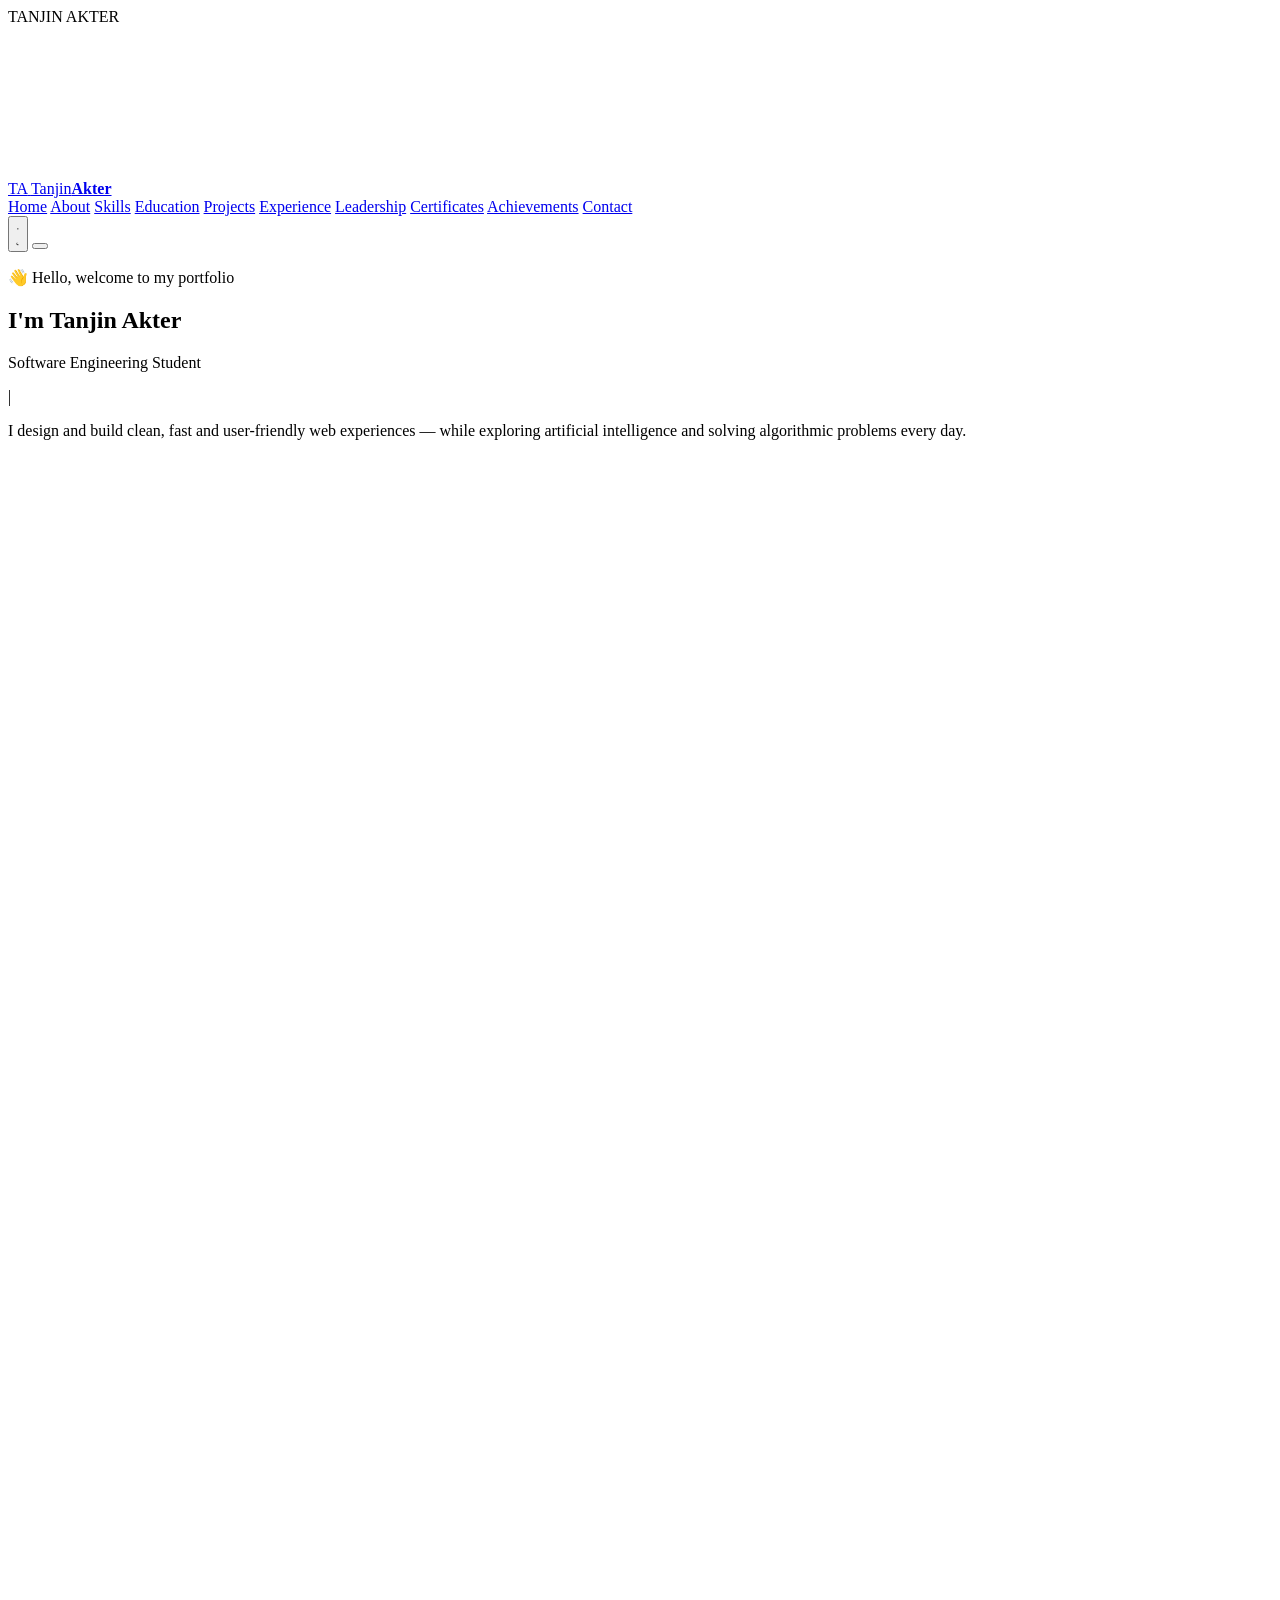
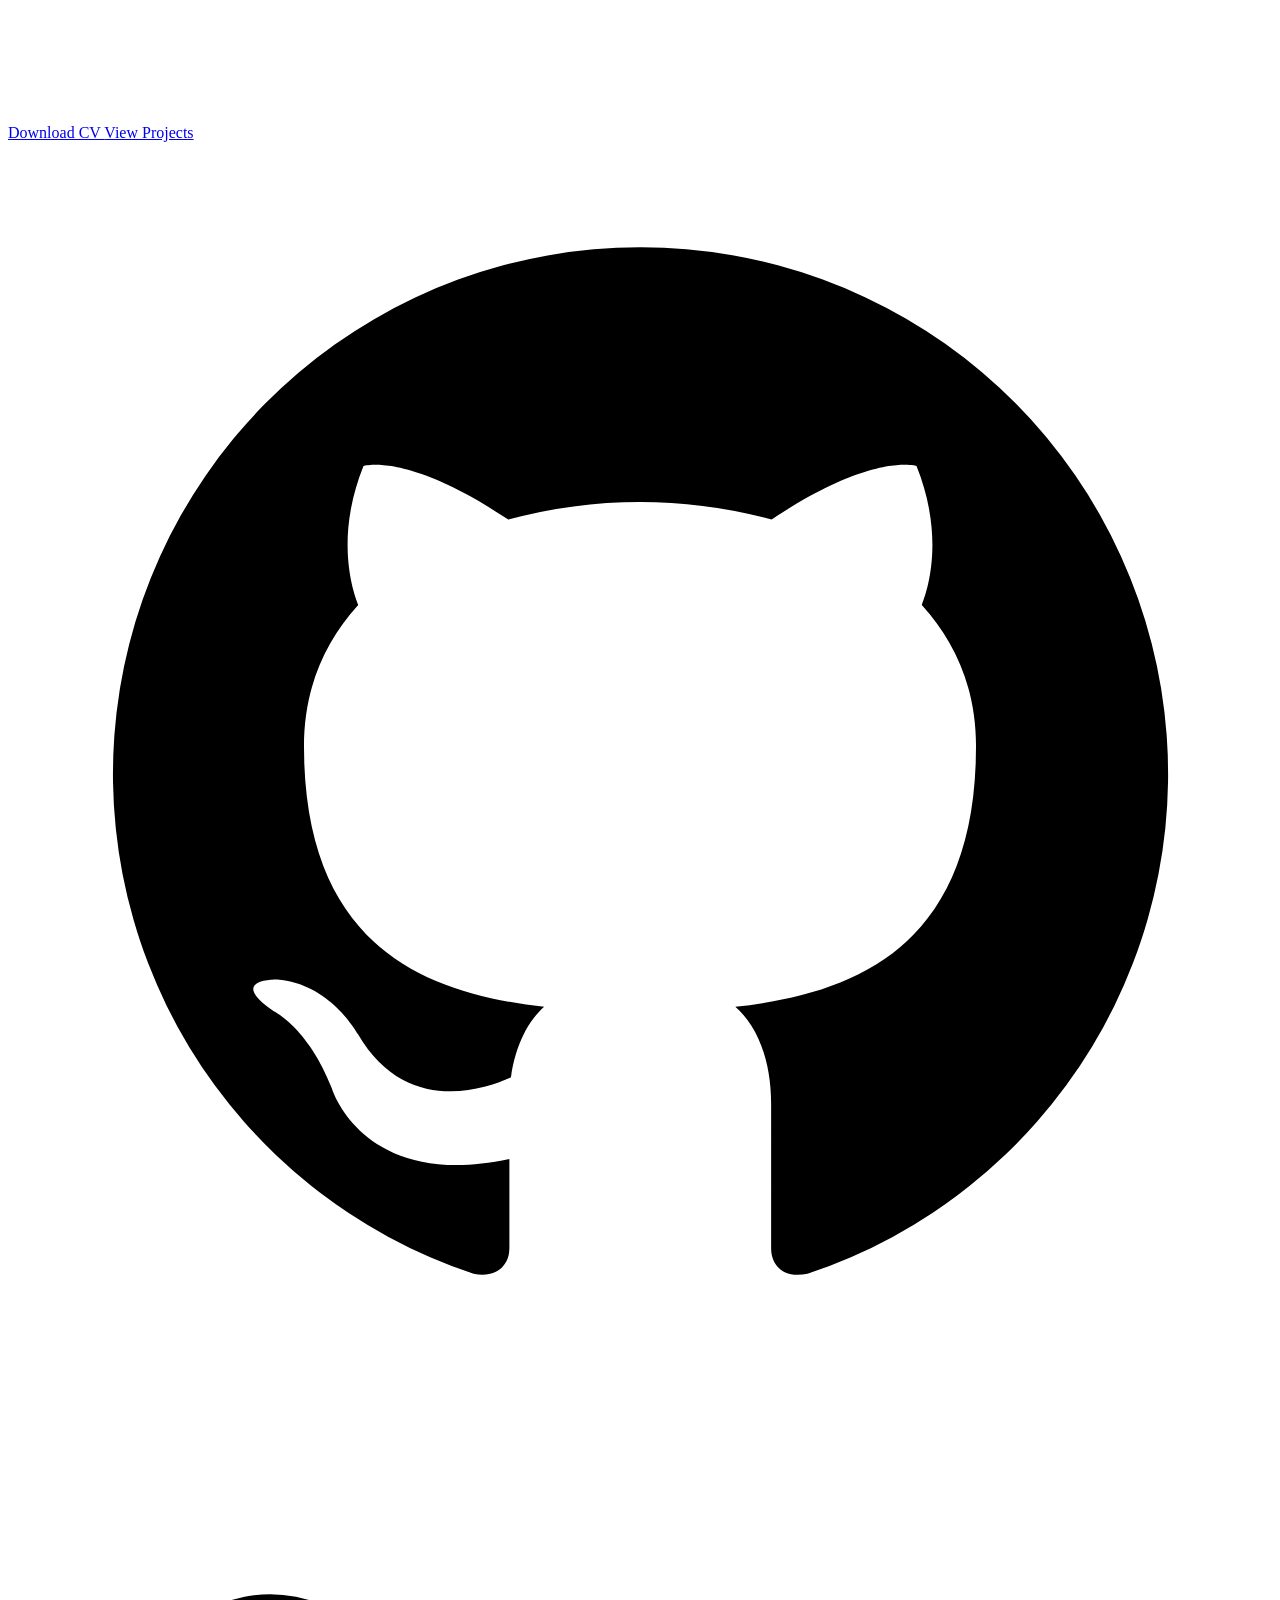
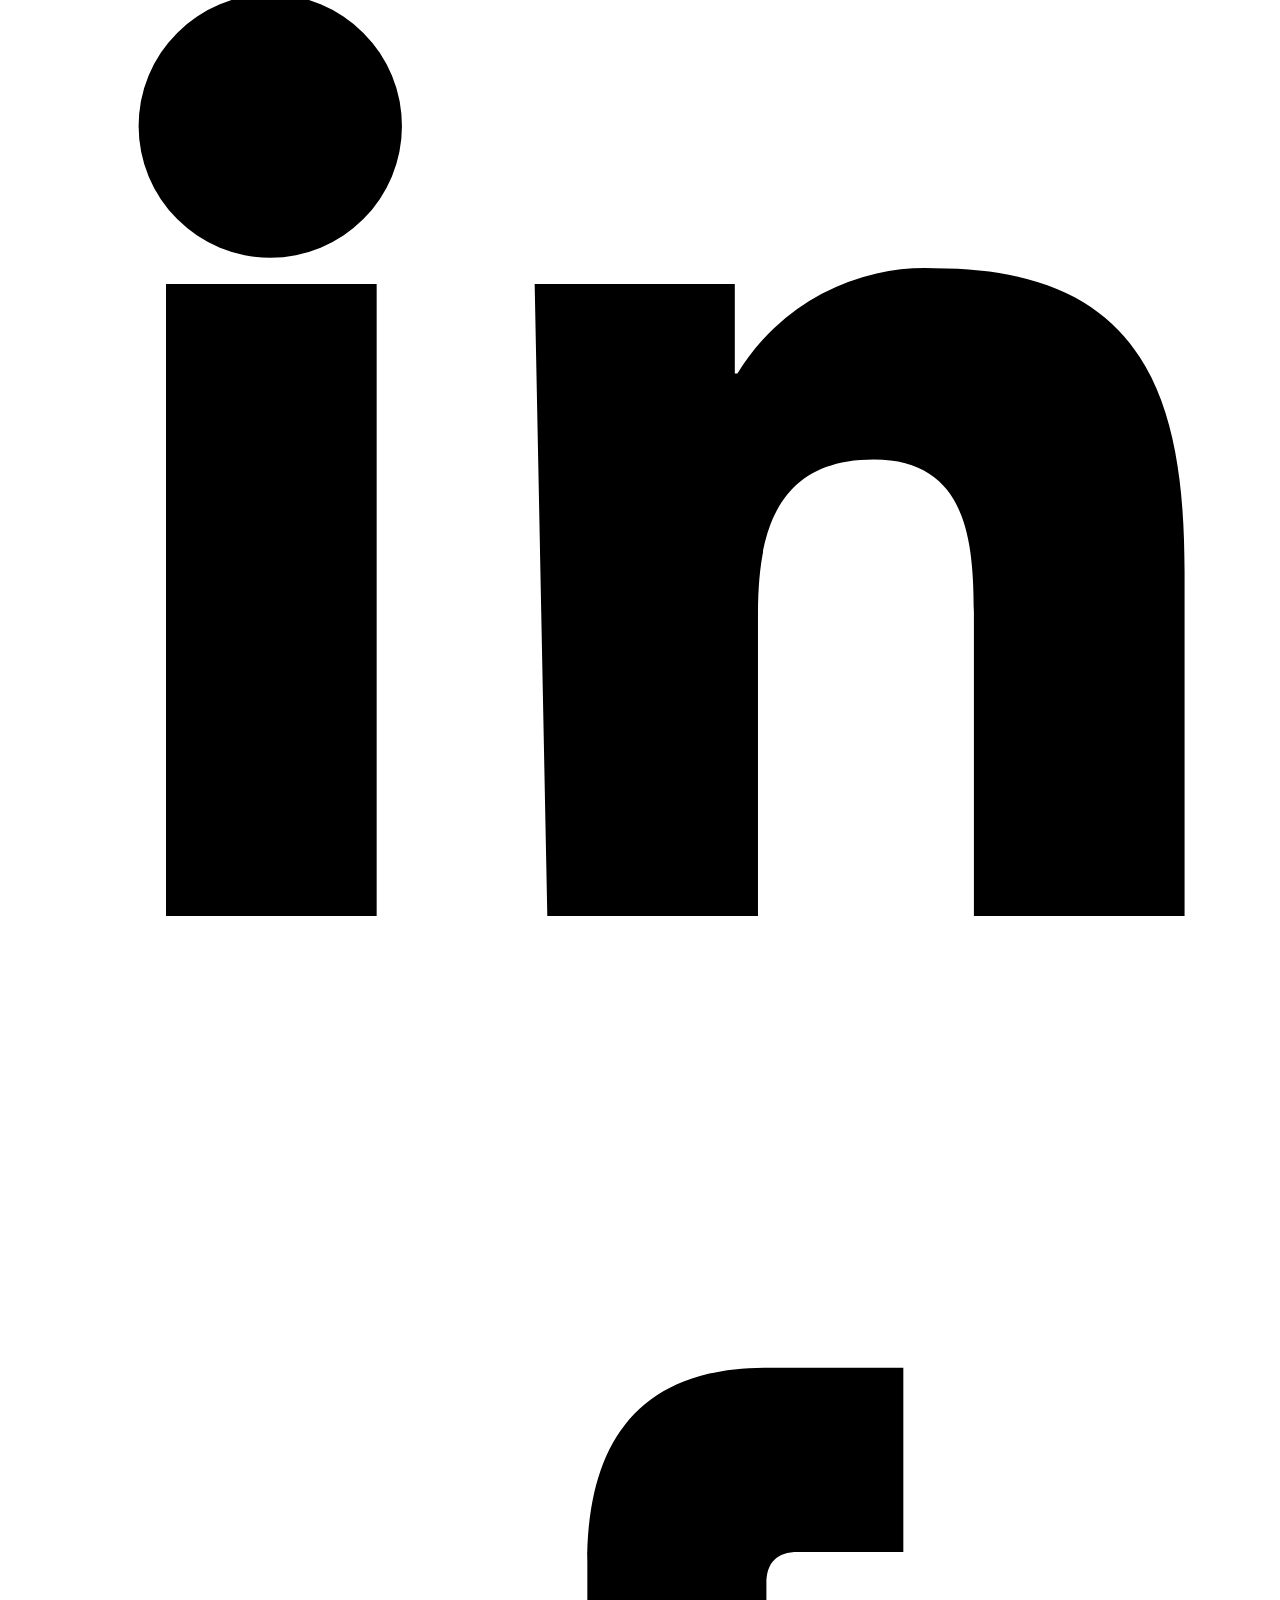
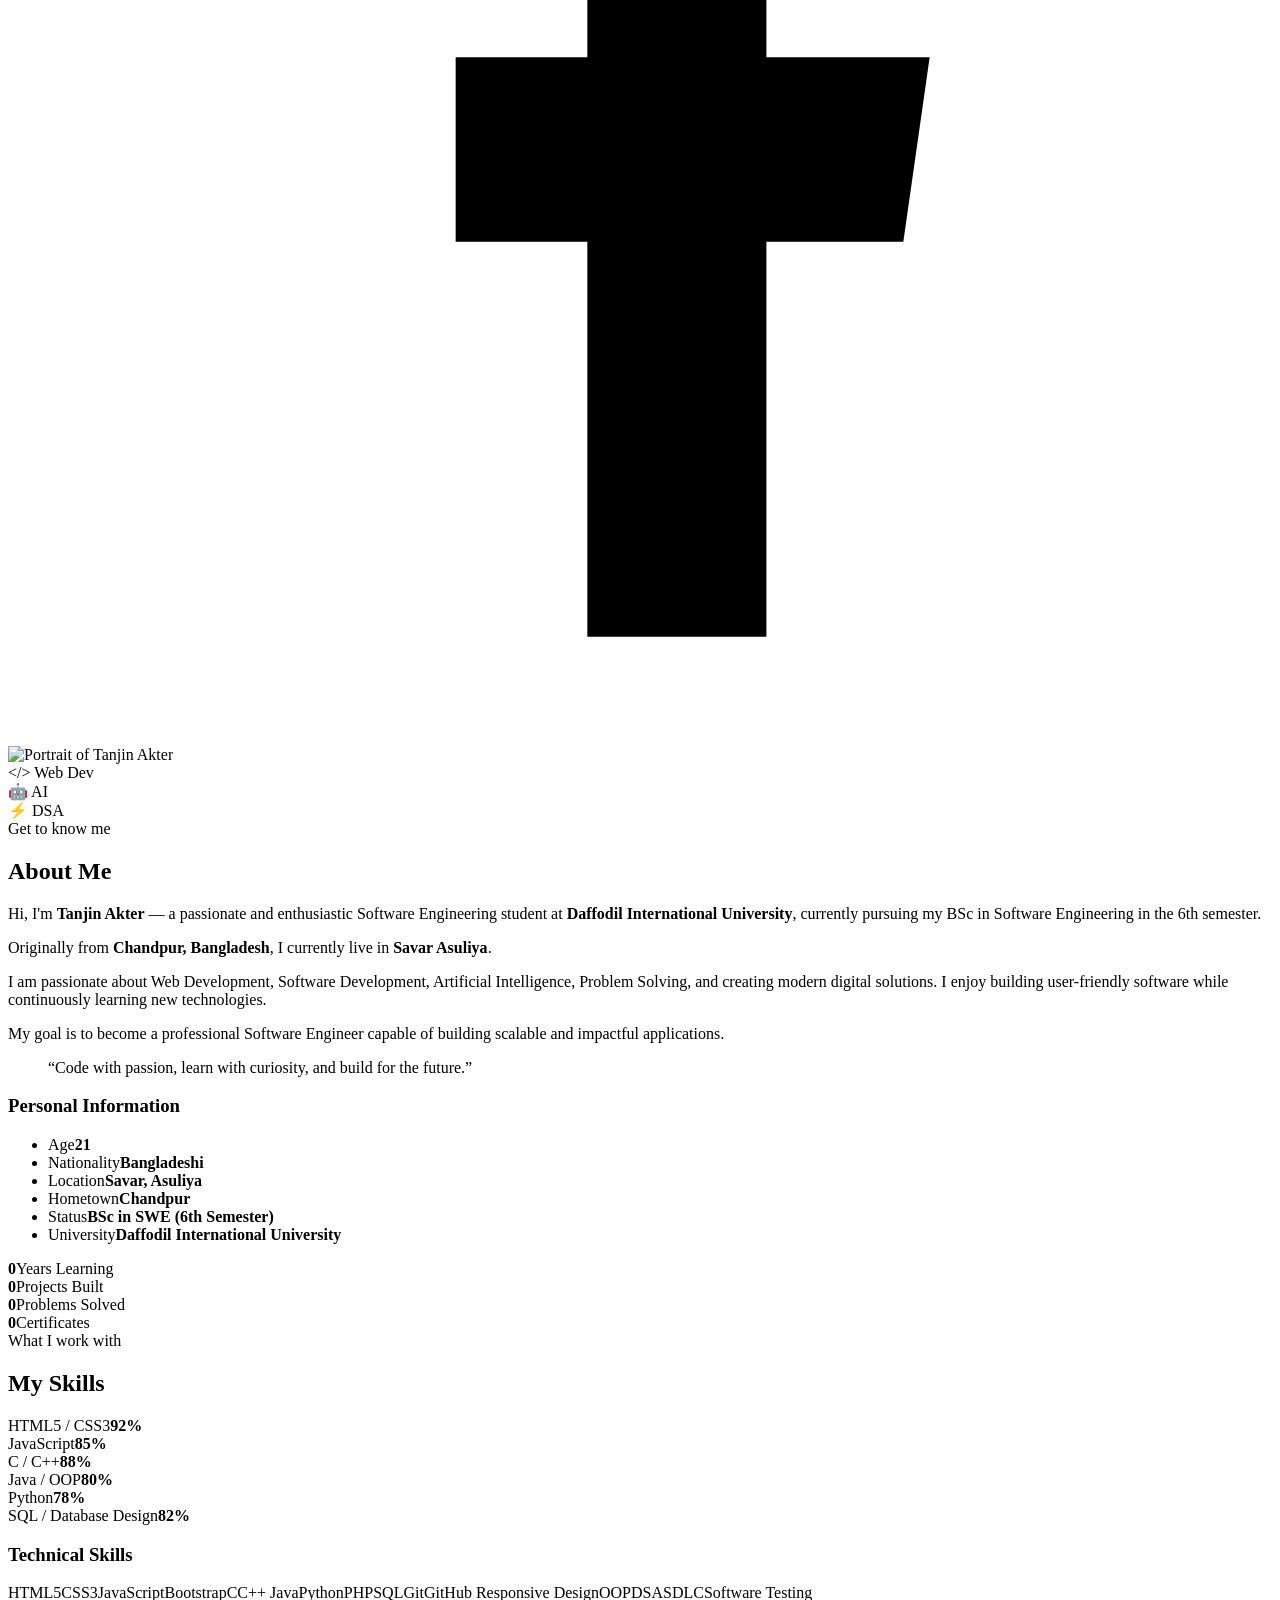
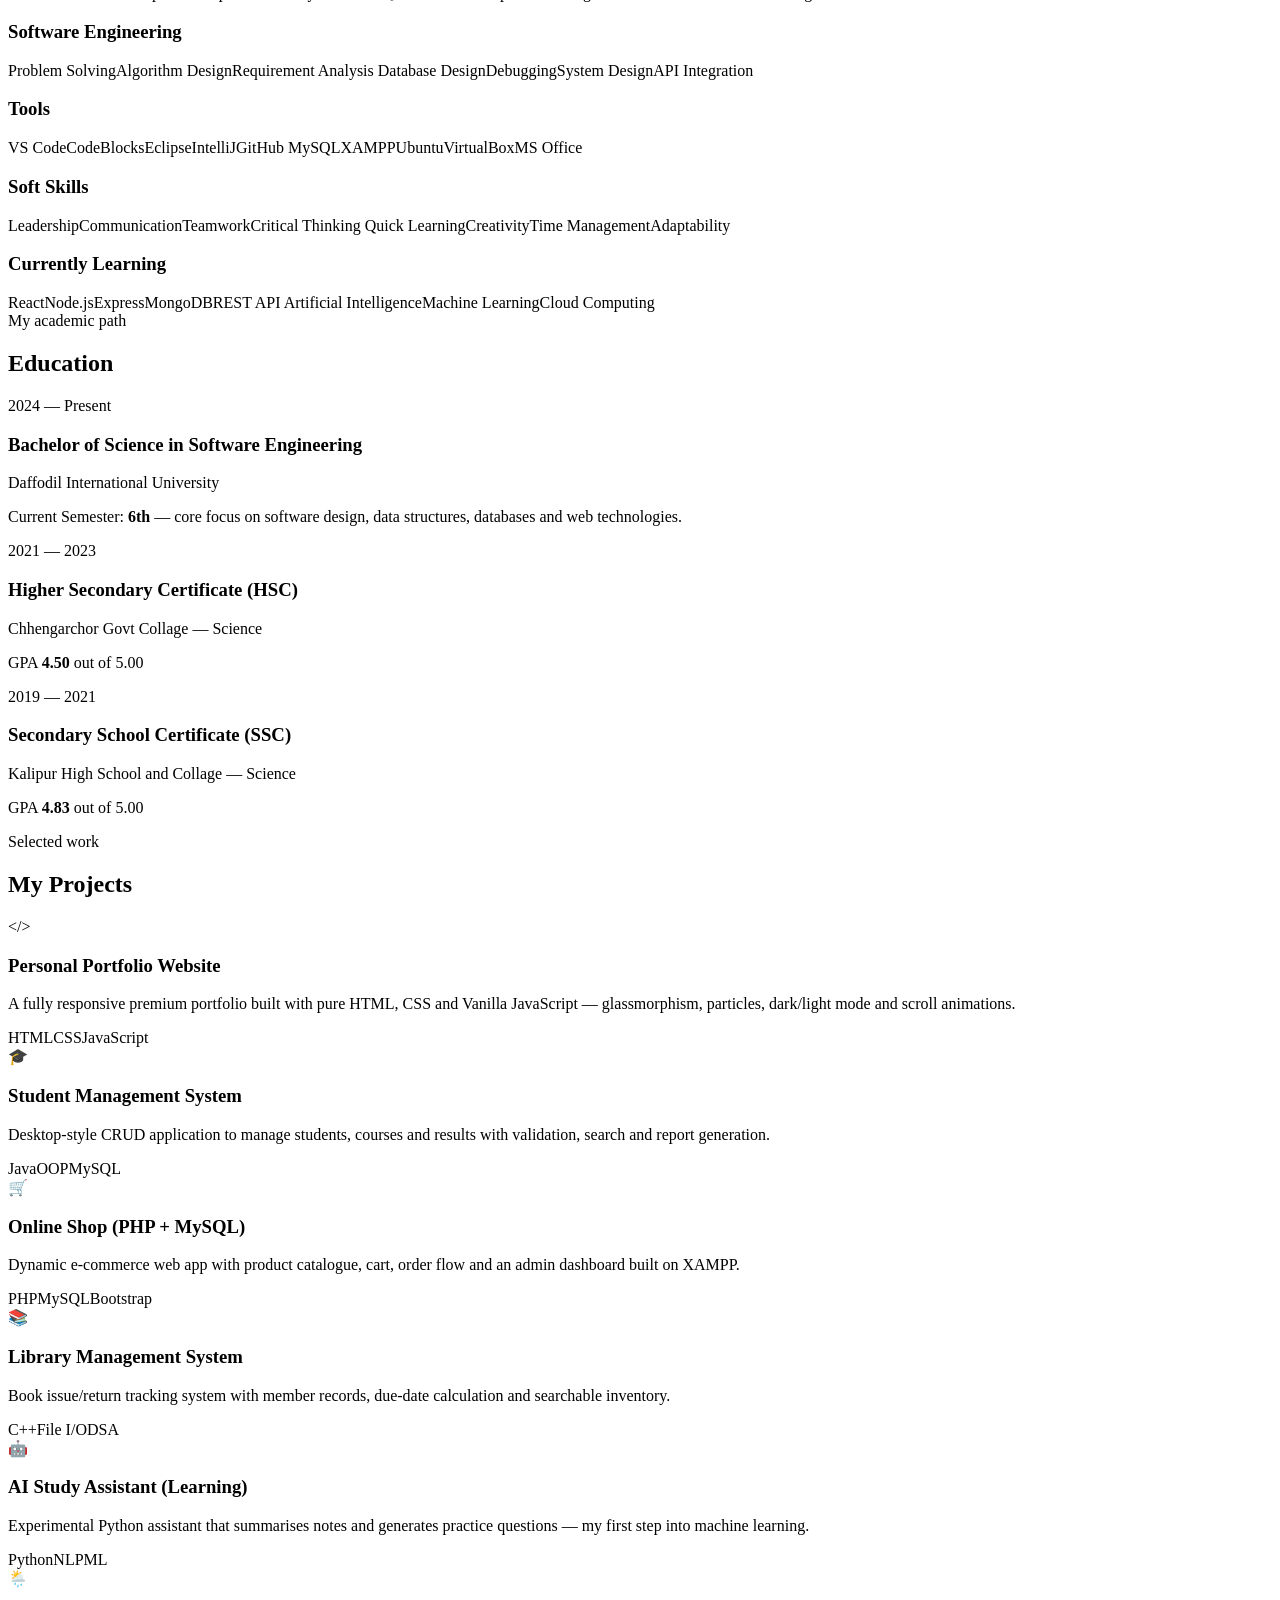
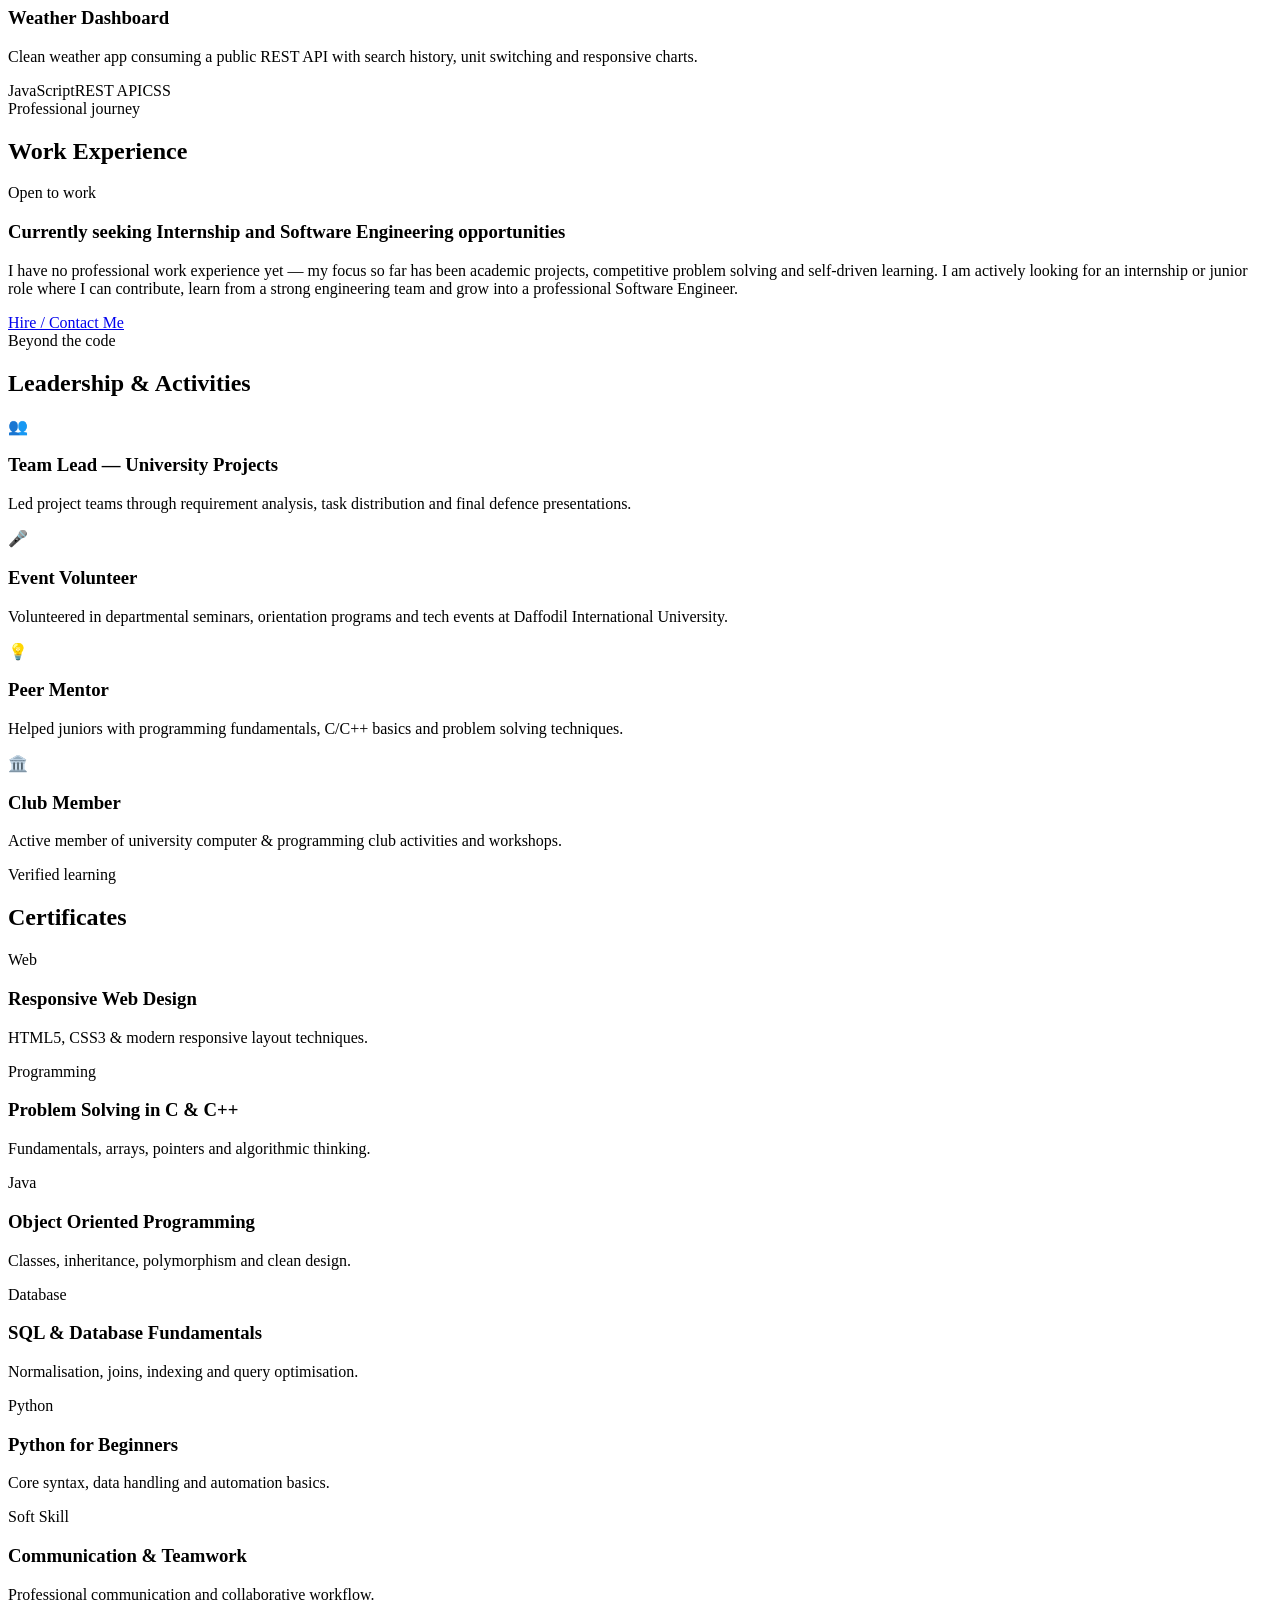
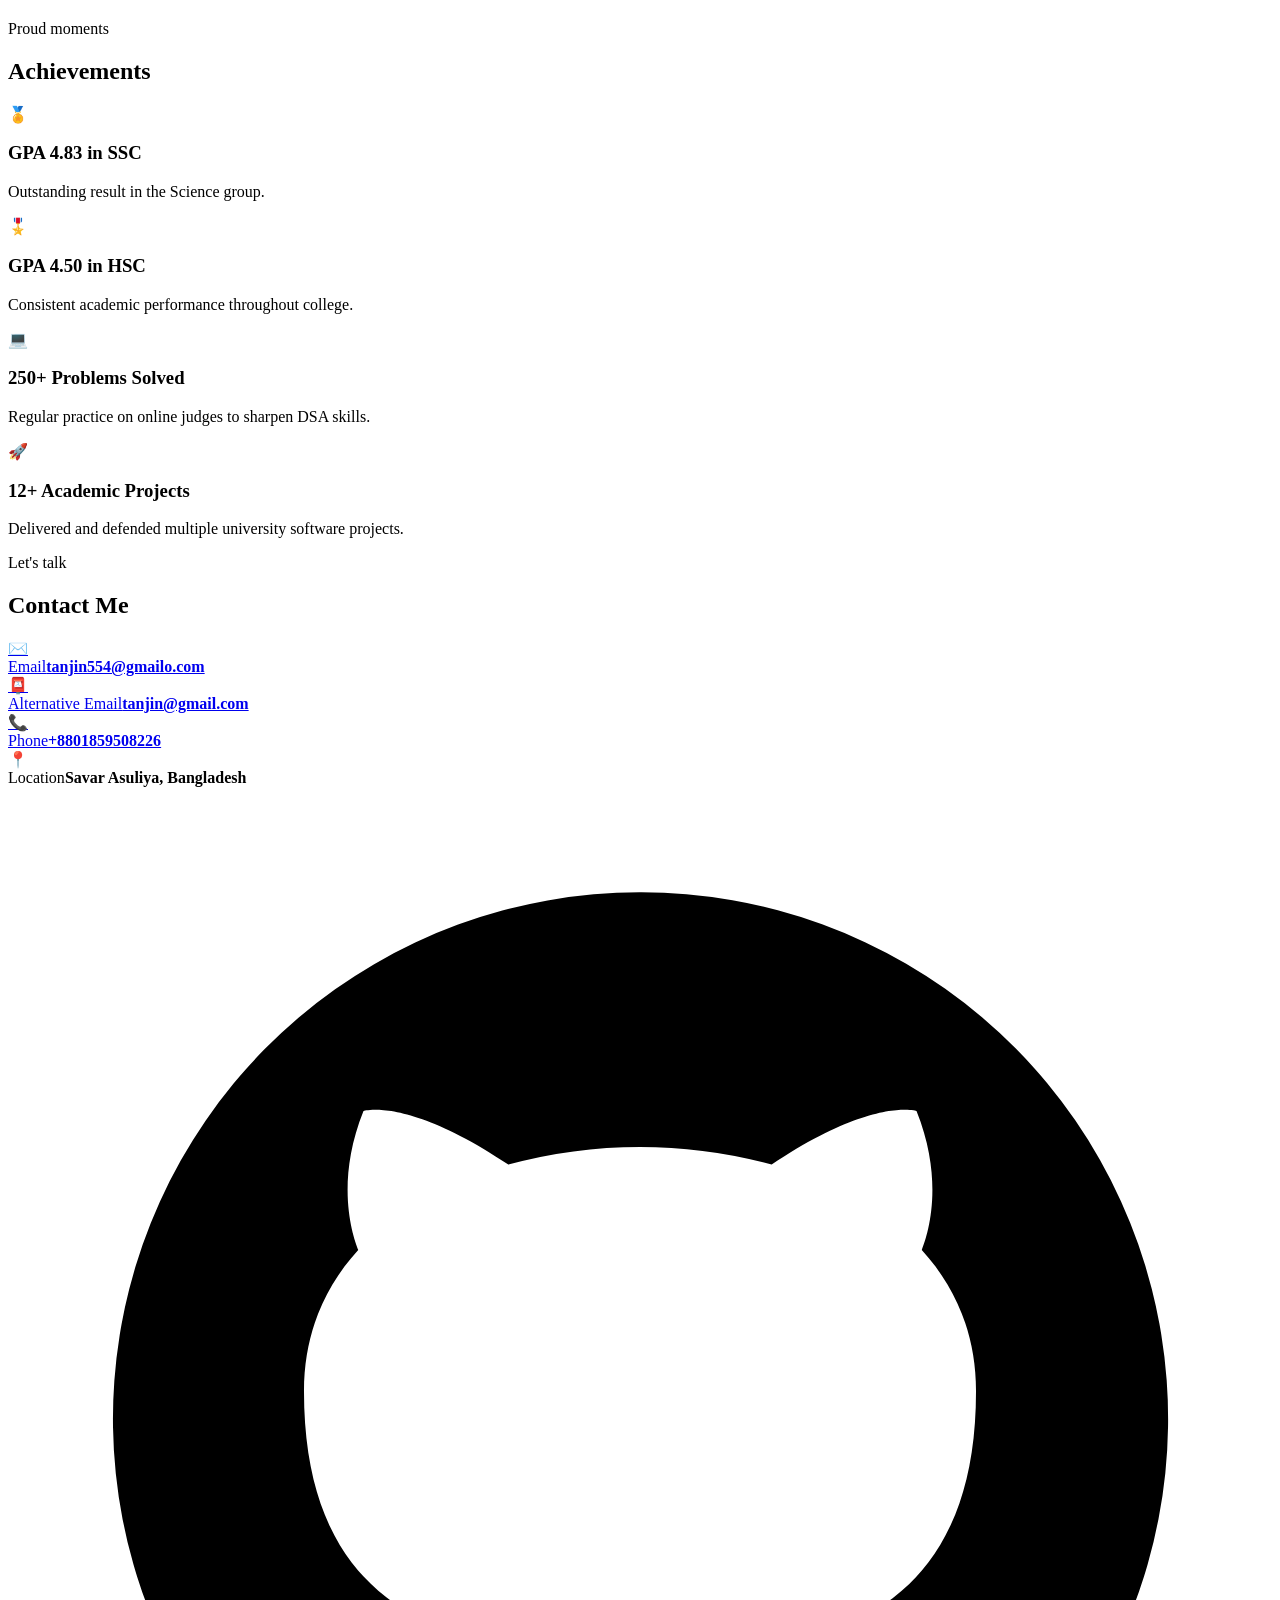
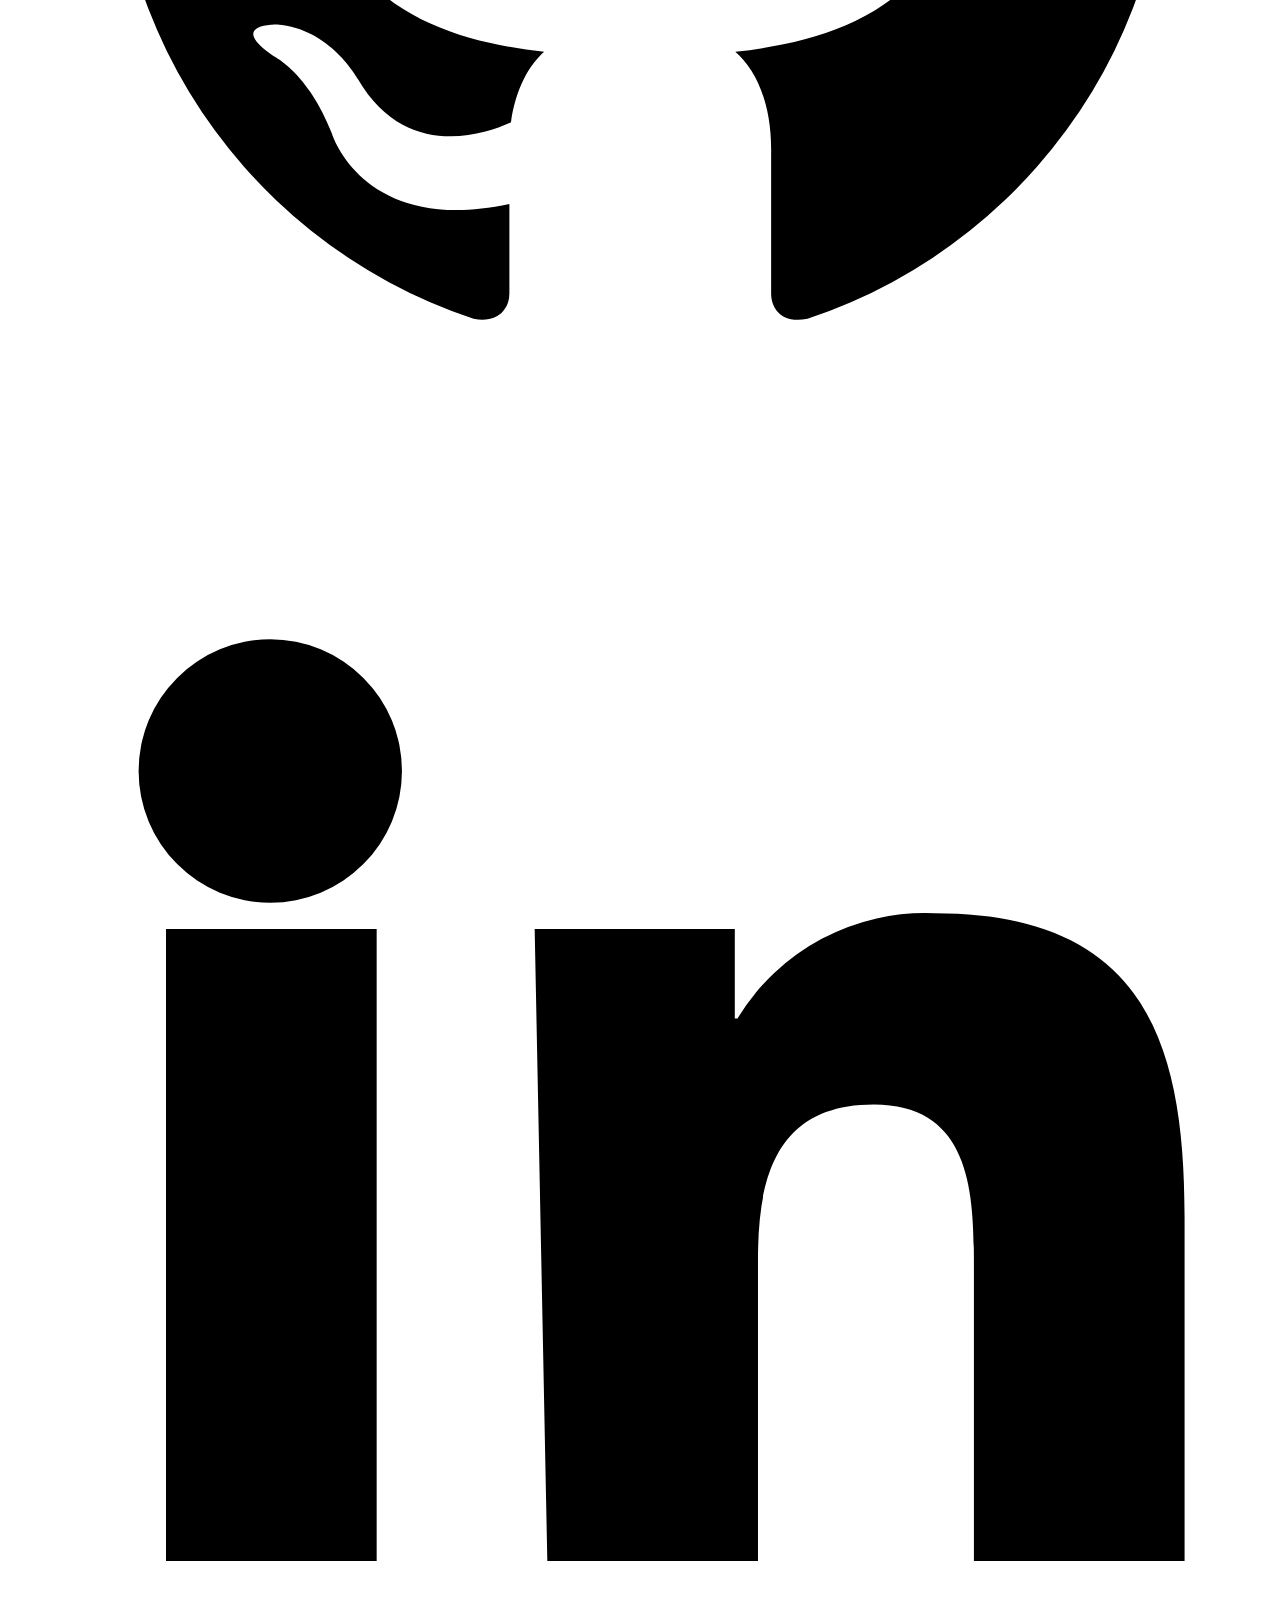
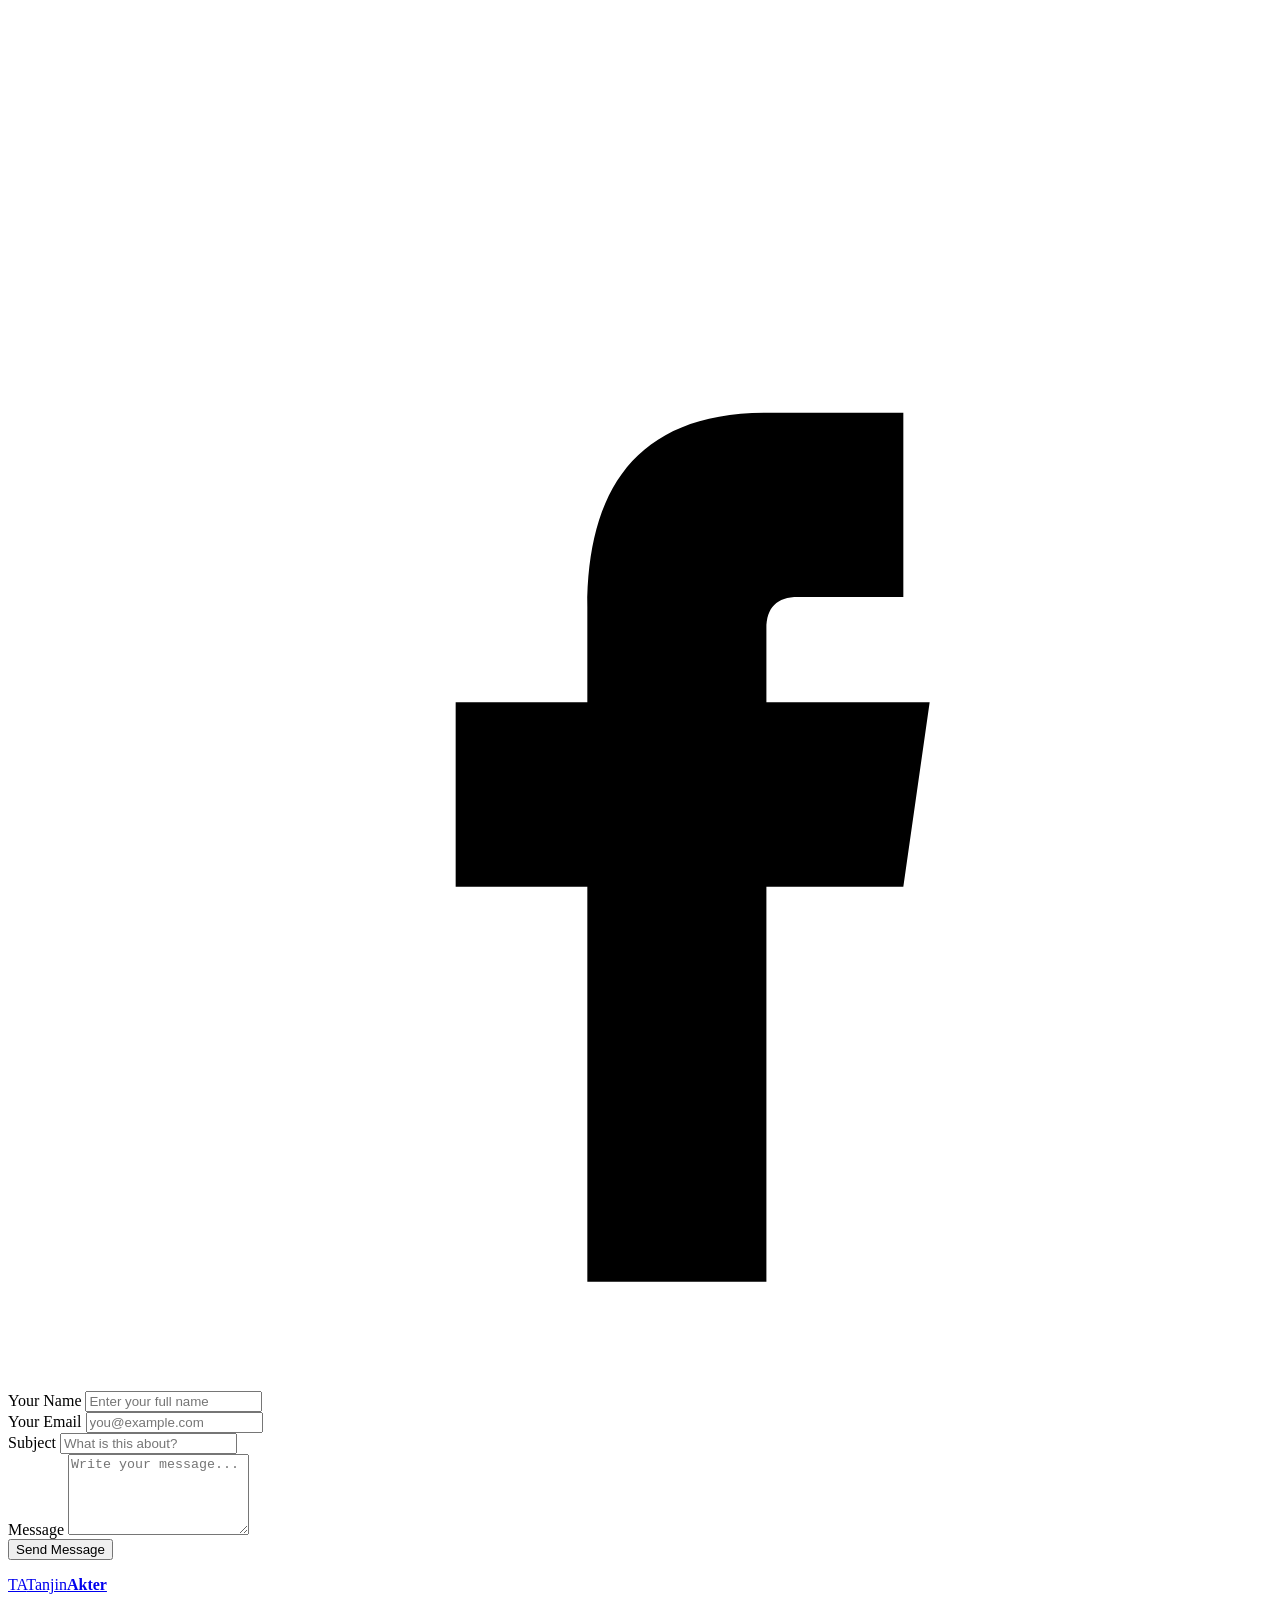
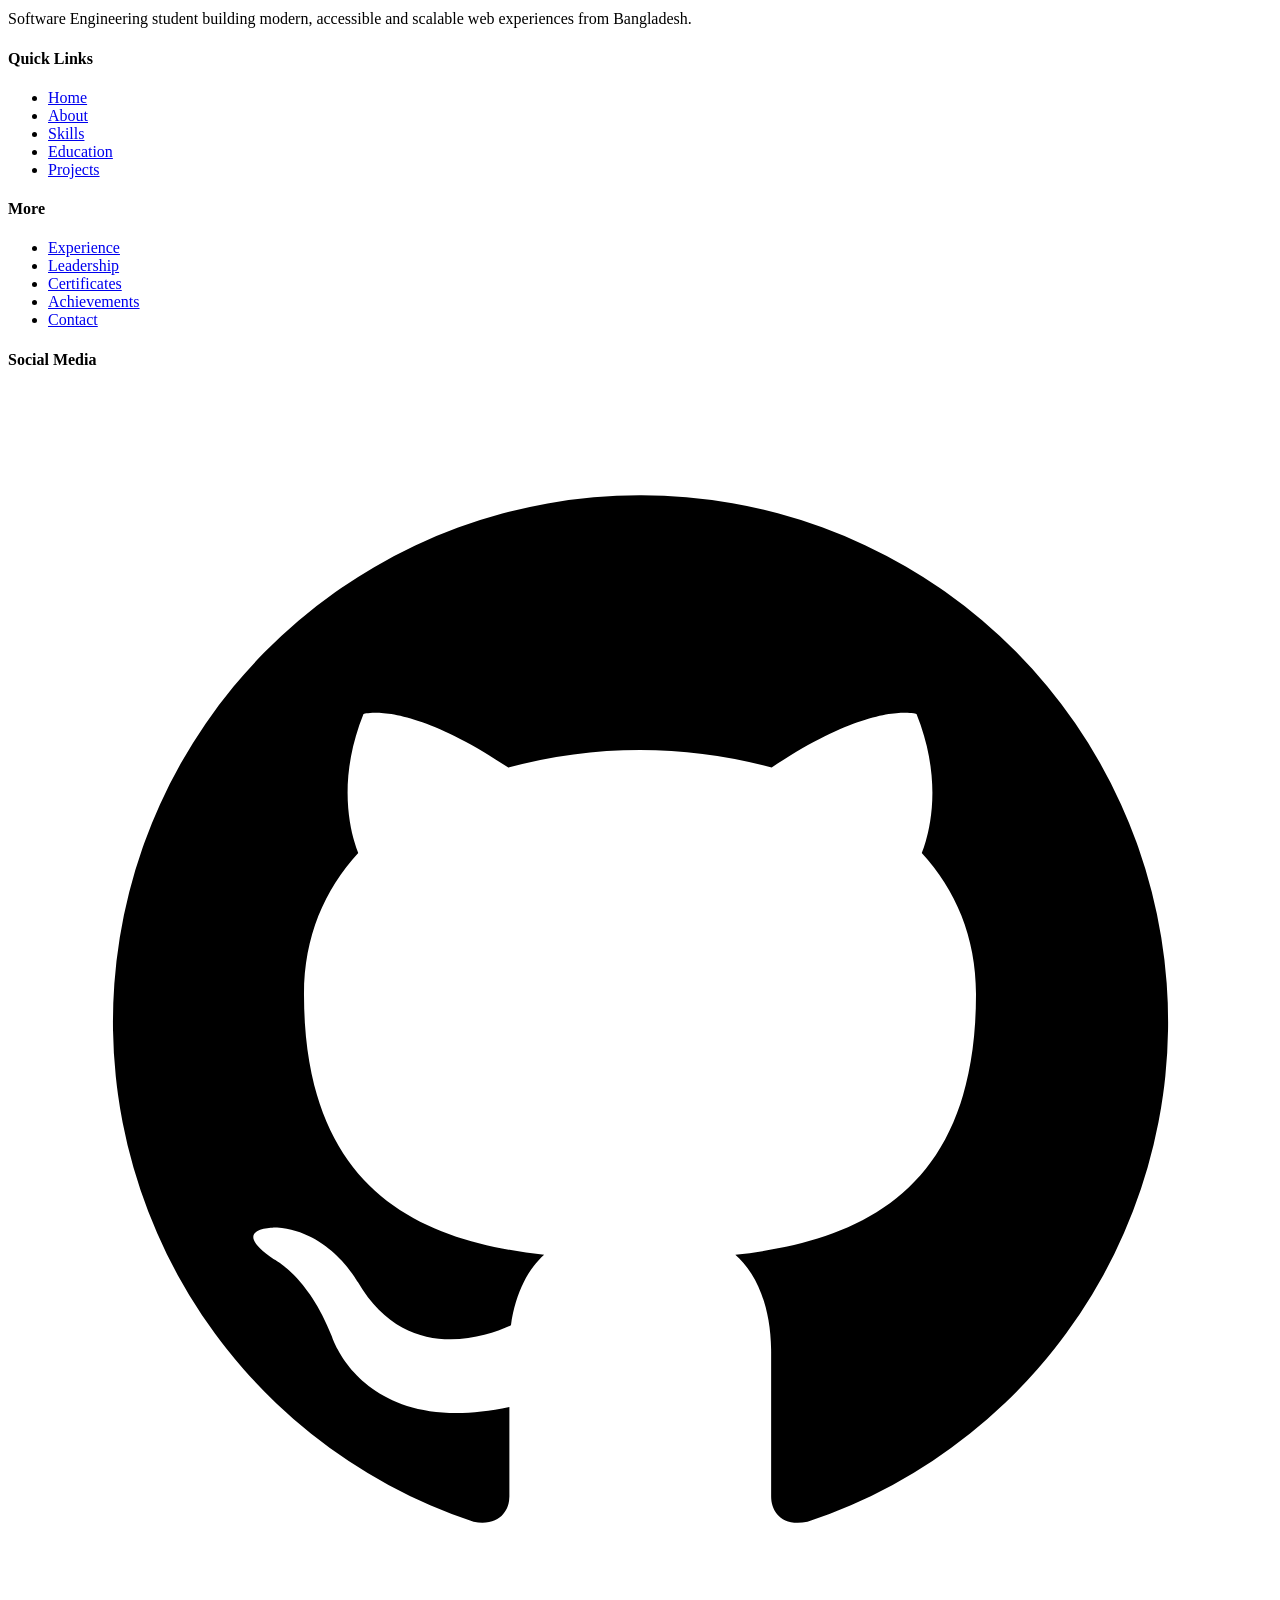
==== commit d212ef06: "Update index.html" ====
--- a/index.html
+++ b/index.html
@@ -1,4 +1,3 @@
-<<<<<<< HEAD
 <!DOCTYPE html>
 <!--
   Tanjin Akter — Personal Portfolio
@@ -203,12 +202,12 @@
 
         <!-- Animated progress bars -->
         <div class="bars glass card reveal">
-          <div class="bar"><div class="bar_top"><span>HTML5 / CSS3</span><b>92%</b></div><div class="bar_track"><i data-w="92"></i></div></div>
-          <div class="bar"><div class="bar_top"><span>JavaScript</span><b>85%</b></div><div class="bar_track"><i data-w="85"></i></div></div>
-          <div class="bar"><div class="bar_top"><span>C / C++</span><b>88%</b></div><div class="bar_track"><i data-w="88"></i></div></div>
-          <div class="bar"><div class="bar_top"><span>Java / OOP</span><b>80%</b></div><div class="bar_track"><i data-w="80"></i></div></div>
-          <div class="bar"><div class="bar_top"><span>Python</span><b>78%</b></div><div class="bar_track"><i data-w="78"></i></div></div>
-          <div class="bar"><div class="bar_top"><span>SQL / Database Design</span><b>82%</b></div><div class="bar_track"><i data-w="82"></i></div></div>
+          <div class="bar"><div class="bar__top"><span>HTML5 / CSS3</span><b>92%</b></div><div class="bar__track"><i data-w="92"></i></div></div>
+          <div class="bar"><div class="bar__top"><span>JavaScript</span><b>85%</b></div><div class="bar__track"><i data-w="85"></i></div></div>
+          <div class="bar"><div class="bar__top"><span>C / C++</span><b>88%</b></div><div class="bar__track"><i data-w="88"></i></div></div>
+          <div class="bar"><div class="bar__top"><span>Java / OOP</span><b>80%</b></div><div class="bar__track"><i data-w="80"></i></div></div>
+          <div class="bar"><div class="bar__top"><span>Python</span><b>78%</b></div><div class="bar__track"><i data-w="78"></i></div></div>
+          <div class="bar"><div class="bar__top"><span>SQL / Database Design</span><b>82%</b></div><div class="bar__track"><i data-w="82"></i></div></div>
         </div>
 
         <div class="skill-grid">
@@ -329,7 +328,7 @@
             <h3>Library Management System</h3>
             <p>Book issue/return tracking system with member records, due-date calculation and searchable inventory.</p>
             <div class="tags sm"><span>C++</span><span>File I/O</span><span>DSA</span></div>
-          </article>g
+          </article>
 
           <article class="glass card proj reveal">
             <div class="proj__thumb t5"><span>🤖</span></div>
@@ -475,7 +474,7 @@
   <footer class="footer">
     <div class="container footer__grid">
       <div>
-        <a href="#home" class="brand"><span class="brand_mark">TA</span><span class="brand_text">Tanjin<b>Akter</b></span></a>
+        <a href="#home" class="brand"><span class="brand__mark">TA</span><span class="brand__text">Tanjin<b>Akter</b></span></a>
         <p class="footer__about">Software Engineering student building modern, accessible and scalable web experiences from Bangladesh.</p>
       </div>
       <div>
@@ -513,520 +512,4 @@
 
   <script src="script.js"></script>
 </body>
-=======
-<!DOCTYPE html>
-<!--
-  Tanjin Akter — Personal Portfolio
-  Pure HTML5 + CSS3 + Vanilla JavaScript (no frameworks, no CDN libraries)
--->
-<html lang="en" data-theme="dark">
-<head>
-  <meta charset="UTF-8" />
-  <meta name="viewport" content="width=device-width, initial-scale=1.0" />
-  <meta name="theme-color" content="#0b1120" />
-
-  <!-- ===== SEO META TAGS ===== -->
-  <title>Tanjin Akter — Software Engineering Student &amp; Web Developer</title>
-  <meta name="description" content="Portfolio of Tanjin Akter, Software Engineering student at Daffodil International University — web developer, problem solver and AI enthusiast based in Savar, Bangladesh." />
-  <meta name="author" content="Tanjin Akter" />
-  <meta name="keywords" content="Tanjin Akter, Software Engineer, Web Developer, Portfolio, Daffodil International University, Bangladesh" />
-  <link rel="canonical" href="./index.html" />
-
-  <!-- ===== OPEN GRAPH / TWITTER ===== -->
-  <meta property="og:type" content="website" />
-  <meta property="og:title" content="Tanjin Akter — Software Engineering Student &amp; Web Developer" />
-  <meta property="og:description" content="Premium portfolio of Tanjin Akter — web development, software engineering and AI enthusiast." />
-  <meta property="og:image" content="assets/images/profile.jpg" />
-  <meta name="twitter:card" content="summary_large_image" />
-  <meta name="twitter:title" content="Tanjin Akter — Software Engineering Student" />
-  <meta name="twitter:description" content="Premium portfolio of Tanjin Akter — web development, software engineering and AI enthusiast." />
-
-  <!-- ===== FAVICON ===== -->
-  <link rel="icon" href="assets/icons/favicon.svg" type="image/svg+xml" />
-
-  <!-- ===== FONTS + STYLES ===== -->
-  <link rel="preconnect" href="https://fonts.googleapis.com" />
-  <link rel="preconnect" href="https://fonts.gstatic.com" crossorigin />
-  <link href="https://fonts.googleapis.com/css2?family=Sora:wght@400;600;700;800&family=Manrope:wght@300;400;500;600;700&display=swap" rel="stylesheet" />
-  <link rel="stylesheet" href="style.css" />
-
-  <!-- ===== STRUCTURED DATA ===== -->
-  <script type="application/ld+json">
-  {
-    "@context": "https://schema.org",
-    "@type": "Person",
-    "name": "Tanjin Akter",
-    "jobTitle": "Software Engineering Student",
-    "email": "tanjin554@gmailo.com",
-    "telephone": "+8801859508226",
-    "address": { "@type": "PostalAddress", "addressLocality": "Savar, Asuliya", "addressCountry": "Bangladesh" },
-    "alumniOf": "Daffodil International University"
-  }
-  </script>
-</head>
-
-<body>
-  <!-- ===== LOADING SCREEN ===== -->
-  <div class="loader" id="loader" aria-hidden="true">
-    <div class="loader__ring"></div>
-    <div class="loader__name">TANJIN AKTER</div>
-    <div class="loader__bar"><span></span></div>
-  </div>
-
-  <!-- ===== CUSTOM CURSOR ===== -->
-  <div class="cursor" id="cursorDot" aria-hidden="true"></div>
-  <div class="cursor-ring" id="cursorRing" aria-hidden="true"></div>
-
-  <!-- ===== SCROLL PROGRESS BAR ===== -->
-  <div class="progress" id="progress" aria-hidden="true"></div>
-
-  <!-- ===== ANIMATED PARTICLE BACKGROUND ===== -->
-  <canvas id="particles" class="particles" aria-hidden="true"></canvas>
-  <div class="aurora" aria-hidden="true"><span></span><span></span><span></span></div>
-
-  <!-- ===== NAVBAR ===== -->
-  <header class="nav" id="nav">
-    <div class="container nav__inner">
-      <a href="#home" class="brand" aria-label="Tanjin Akter home">
-        <span class="brand__mark">TA</span>
-        <span class="brand__text">Tanjin<b>Akter</b></span>
-      </a>
-
-      <nav class="nav__links" id="navLinks" aria-label="Main navigation">
-        <a href="#home" class="active">Home</a>
-        <a href="#about">About</a>
-        <a href="#skills">Skills</a>
-        <a href="#education">Education</a>
-        <a href="#projects">Projects</a>
-        <a href="#experience">Experience</a>
-        <a href="#leadership">Leadership</a>
-        <a href="#certificates">Certificates</a>
-        <a href="#achievements">Achievements</a>
-        <a href="#contact">Contact</a>
-      </nav>
-
-      <div class="nav__actions">
-        <button class="icon-btn" id="themeToggle" aria-label="Toggle dark and light mode">
-          <svg class="ico-sun" viewBox="0 0 24 24"><circle cx="12" cy="12" r="4.2"/><g><path d="M12 2v3M12 19v3M2 12h3M19 12h3M4.9 4.9l2.1 2.1M17 17l2.1 2.1M19.1 4.9L17 7M7 17l-2.1 2.1"/></g></svg>
-          <svg class="ico-moon" viewBox="0 0 24 24"><path d="M20 14.5A8.5 8.5 0 1 1 9.5 4a7 7 0 0 0 10.5 10.5z"/></svg>
-        </button>
-        <button class="burger" id="burger" aria-label="Open menu" aria-expanded="false"><span></span><span></span><span></span></button>
-      </div>
-    </div>
-  </header>
-
-  <main>
-    <!-- ============ HOME / HERO ============ -->
-    <section id="home" class="hero section">
-      <div class="container hero__grid">
-        <div class="hero__copy">
-          <p class="eyebrow reveal">👋 Hello, welcome to my portfolio</p>
-          <h1 class="hero__title reveal">I'm <span class="grad">Tanjin Akter</span></h1>
-          <p class="hero__role reveal">Software Engineering Student</p>
-          <p class="hero__typing reveal">
-            <span class="typed" id="typed"></span><span class="caret">|</span>
-          </p>
-          <p class="hero__desc reveal">
-            I design and build clean, fast and user-friendly web experiences — while exploring
-            artificial intelligence and solving algorithmic problems every day.
-          </p>
-
-          <div class="hero__btns reveal">
-            <a class="btn btn--primary" href="assets/Tanjin_Akter_CV.pdf" download>
-              <svg viewBox="0 0 24 24"><path d="M12 3v12m0 0l-4-4m4 4l4-4M4 19h16"/></svg> Download CV
-            </a>
-            <a class="btn btn--ghost" href="#projects">View Projects</a>
-          </div>
-
-          <div class="socials reveal" aria-label="Social links">
-            <a href="https://github.com/" target="_blank" rel="noopener" aria-label="GitHub" class="soc">
-              <svg viewBox="0 0 24 24"><path d="M12 2a10 10 0 0 0-3.16 19.49c.5.09.68-.22.68-.48v-1.7c-2.78.6-3.37-1.34-3.37-1.34-.45-1.16-1.11-1.47-1.11-1.47-.9-.62.07-.6.07-.6 1 .07 1.53 1.03 1.53 1.03.89 1.53 2.34 1.09 2.91.83.09-.65.35-1.09.63-1.34-2.22-.25-4.56-1.11-4.56-4.95 0-1.09.39-1.98 1.03-2.68-.1-.25-.45-1.27.1-2.64 0 0 .84-.27 2.75 1.02a9.5 9.5 0 0 1 5 0c1.91-1.29 2.75-1.02 2.75-1.02.55 1.37.2 2.39.1 2.64.64.7 1.03 1.59 1.03 2.68 0 3.85-2.34 4.7-4.57 4.95.36.31.68.92.68 1.85v2.74c0 .27.18.58.69.48A10 10 0 0 0 12 2z"/></svg>
-            </a>
-            <a href="https://linkedin.com/" target="_blank" rel="noopener" aria-label="LinkedIn" class="soc">
-              <svg viewBox="0 0 24 24"><path d="M4.98 3.5a2.5 2.5 0 1 1 0 5 2.5 2.5 0 0 1 0-5zM3 9h4v12H3zM10 9h3.8v1.7h.05A4.17 4.17 0 0 1 17.6 8.7c4 0 4.74 2.5 4.74 5.76V21h-4v-5.6c0-1.34-.03-3.07-1.9-3.07-1.9 0-2.2 1.46-2.2 2.97V21h-4z"/></svg>
-            </a>
-            <a href="https://facebook.com/" target="_blank" rel="noopener" aria-label="Facebook" class="soc">
-              <svg viewBox="0 0 24 24"><path d="M14 9h3V5.5h-2.6C11.9 5.5 11 7 11 9.2V11H8.5v3.5H11V22h3.4v-7.5H17L17.5 11H14.4V9.6c0-.4.2-.6.6-.6z"/></svg>
-            </a>
-          </div>
-        </div>
-
-        <div class="hero__photo reveal">
-          <div class="photo-glow"></div>
-          <div class="photo-frame tilt">
-            <img src="assets/images/profile.jpg" alt="Portrait of Tanjin Akter" width="520" height="693" />
-          </div>
-          <div class="float-chip chip1">&lt;/&gt; Web Dev</div>
-          <div class="float-chip chip2">🤖 AI</div>
-          <div class="float-chip chip3">⚡ DSA</div>
-        </div>
-      </div>
-
-      <a href="#about" class="scroll-hint" aria-label="Scroll down"><span></span></a>
-    </section>
-
-    <!-- ============ ABOUT ============ -->
-    <section id="about" class="section">
-      <div class="container">
-        <header class="sec-head reveal">
-          <span class="sec-kicker">Get to know me</span>
-          <h2 class="sec-title">About <span class="grad">Me</span></h2>
-        </header>
-
-        <div class="about__grid">
-          <article class="glass card about__text reveal">
-            <p>Hi, I'm <strong>Tanjin Akter</strong> — a passionate and enthusiastic Software Engineering student at
-              <strong>Daffodil International University</strong>, currently pursuing my BSc in Software Engineering in the 6th semester.</p>
-            <p>Originally from <strong>Chandpur, Bangladesh</strong>, I currently live in <strong>Savar Asuliya</strong>.</p>
-            <p>I am passionate about Web Development, Software Development, Artificial Intelligence, Problem Solving,
-              and creating modern digital solutions. I enjoy building user-friendly software while continuously learning new technologies.</p>
-            <p>My goal is to become a professional Software Engineer capable of building scalable and impactful applications.</p>
-            <blockquote class="quote">“Code with passion, learn with curiosity, and build for the future.”</blockquote>
-          </article>
-
-          <aside class="about__info reveal">
-            <div class="glass card info-card">
-              <h3 class="info-title">Personal Information</h3>
-              <ul class="info-list">
-                <li><span>Age</span><b>21</b></li>
-                <li><span>Nationality</span><b>Bangladeshi</b></li>
-                <li><span>Location</span><b>Savar, Asuliya</b></li>
-                <li><span>Hometown</span><b>Chandpur</b></li>
-                <li><span>Status</span><b>BSc in SWE (6th Semester)</b></li>
-                <li><span>University</span><b>Daffodil International University</b></li>
-              </ul>
-            </div>
-
-            <div class="counters">
-              <div class="glass card counter"><b class="count" data-target="3">0</b><span>Years Learning</span></div>
-              <div class="glass card counter"><b class="count" data-target="12">0</b><span>Projects Built</span></div>
-              <div class="glass card counter"><b class="count" data-target="250">0</b><span>Problems Solved</span></div>
-              <div class="glass card counter"><b class="count" data-target="8">0</b><span>Certificates</span></div>
-            </div>
-          </aside>
-        </div>
-      </div>
-    </section>
-
-    <!-- ============ SKILLS ============ -->
-    <section id="skills" class="section">
-      <div class="container">
-        <header class="sec-head reveal">
-          <span class="sec-kicker">What I work with</span>
-          <h2 class="sec-title">My <span class="grad">Skills</span></h2>
-        </header>
-
-        <!-- Animated progress bars -->
-        <div class="bars glass card reveal">
-          <div class="bar"><div class="bar_top"><span>HTML5 / CSS3</span><b>92%</b></div><div class="bar_track"><i data-w="92"></i></div></div>
-          <div class="bar"><div class="bar_top"><span>JavaScript</span><b>85%</b></div><div class="bar_track"><i data-w="85"></i></div></div>
-          <div class="bar"><div class="bar_top"><span>C / C++</span><b>88%</b></div><div class="bar_track"><i data-w="88"></i></div></div>
-          <div class="bar"><div class="bar_top"><span>Java / OOP</span><b>80%</b></div><div class="bar_track"><i data-w="80"></i></div></div>
-          <div class="bar"><div class="bar_top"><span>Python</span><b>78%</b></div><div class="bar_track"><i data-w="78"></i></div></div>
-          <div class="bar"><div class="bar_top"><span>SQL / Database Design</span><b>82%</b></div><div class="bar_track"><i data-w="82"></i></div></div>
-        </div>
-
-        <div class="skill-grid">
-          <div class="glass card skill-card reveal">
-            <h3>Technical Skills</h3>
-            <div class="tags">
-              <span>HTML5</span><span>CSS3</span><span>JavaScript</span><span>Bootstrap</span><span>C</span><span>C++</span>
-              <span>Java</span><span>Python</span><span>PHP</span><span>SQL</span><span>Git</span><span>GitHub</span>
-              <span>Responsive Design</span><span>OOP</span><span>DSA</span><span>SDLC</span><span>Software Testing</span>
-            </div>
-          </div>
-          <div class="glass card skill-card reveal">
-            <h3>Software Engineering</h3>
-            <div class="tags">
-              <span>Problem Solving</span><span>Algorithm Design</span><span>Requirement Analysis</span>
-              <span>Database Design</span><span>Debugging</span><span>System Design</span><span>API Integration</span>
-            </div>
-          </div>
-          <div class="glass card skill-card reveal">
-            <h3>Tools</h3>
-            <div class="tags">
-              <span>VS Code</span><span>CodeBlocks</span><span>Eclipse</span><span>IntelliJ</span><span>GitHub</span>
-              <span>MySQL</span><span>XAMPP</span><span>Ubuntu</span><span>VirtualBox</span><span>MS Office</span>
-            </div>
-          </div>
-          <div class="glass card skill-card reveal">
-            <h3>Soft Skills</h3>
-            <div class="tags">
-              <span>Leadership</span><span>Communication</span><span>Teamwork</span><span>Critical Thinking</span>
-              <span>Quick Learning</span><span>Creativity</span><span>Time Management</span><span>Adaptability</span>
-            </div>
-          </div>
-          <div class="glass card skill-card reveal">
-            <h3>Currently Learning</h3>
-            <div class="tags">
-              <span>React</span><span>Node.js</span><span>Express</span><span>MongoDB</span><span>REST API</span>
-              <span>Artificial Intelligence</span><span>Machine Learning</span><span>Cloud Computing</span>
-            </div>
-          </div>
-        </div>
-      </div>
-    </section>
-
-    <!-- ============ EDUCATION ============ -->
-    <section id="education" class="section">
-      <div class="container">
-        <header class="sec-head reveal">
-          <span class="sec-kicker">My academic path</span>
-          <h2 class="sec-title"><span class="grad">Education</span></h2>
-        </header>
-
-        <div class="timeline">
-          <article class="tl-item reveal">
-            <div class="tl-dot"></div>
-            <div class="glass card tl-card">
-              <span class="pill">2024 — Present</span>
-              <h3>Bachelor of Science in Software Engineering</h3>
-              <p class="tl-org">Daffodil International University</p>
-              <p>Current Semester: <strong>6th</strong> — core focus on software design, data structures, databases and web technologies.</p>
-            </div>
-          </article>
-
-          <article class="tl-item reveal">
-            <div class="tl-dot"></div>
-            <div class="glass card tl-card">
-              <span class="pill">2021 — 2023</span>
-              <h3>Higher Secondary Certificate (HSC)</h3>
-              <p class="tl-org">Chhengarchor Govt Collage — Science</p>
-              <p>GPA <strong>4.50</strong> out of 5.00</p>
-            </div>
-          </article>
-
-          <article class="tl-item reveal">
-            <div class="tl-dot"></div>
-            <div class="glass card tl-card">
-              <span class="pill">2019 — 2021</span>
-              <h3>Secondary School Certificate (SSC)</h3>
-              <p class="tl-org">Kalipur High School and Collage — Science</p>
-              <p>GPA <strong>4.83</strong> out of 5.00</p>
-            </div>
-          </article>
-        </div>
-      </div>
-    </section>
-
-    <!-- ============ PROJECTS ============ -->
-    <section id="projects" class="section">
-      <div class="container">
-        <header class="sec-head reveal">
-          <span class="sec-kicker">Selected work</span>
-          <h2 class="sec-title">My <span class="grad">Projects</span></h2>
-        </header>
-
-        <div class="proj-grid">
-          <article class="glass card proj reveal">
-            <div class="proj__thumb t1"><span>&lt;/&gt;</span></div>
-            <h3>Personal Portfolio Website</h3>
-            <p>A fully responsive premium portfolio built with pure HTML, CSS and Vanilla JavaScript — glassmorphism, particles, dark/light mode and scroll animations.</p>
-            <div class="tags sm"><span>HTML</span><span>CSS</span><span>JavaScript</span></div>
-          </article>
-
-          <article class="glass card proj reveal">
-            <div class="proj__thumb t2"><span>🎓</span></div>
-            <h3>Student Management System</h3>
-            <p>Desktop-style CRUD application to manage students, courses and results with validation, search and report generation.</p>
-            <div class="tags sm"><span>Java</span><span>OOP</span><span>MySQL</span></div>
-          </article>
-
-          <article class="glass card proj reveal">
-            <div class="proj__thumb t3"><span>🛒</span></div>
-            <h3>Online Shop (PHP + MySQL)</h3>
-            <p>Dynamic e-commerce web app with product catalogue, cart, order flow and an admin dashboard built on XAMPP.</p>
-            <div class="tags sm"><span>PHP</span><span>MySQL</span><span>Bootstrap</span></div>
-          </article>
-
-          <article class="glass card proj reveal">
-            <div class="proj__thumb t4"><span>📚</span></div>
-            <h3>Library Management System</h3>
-            <p>Book issue/return tracking system with member records, due-date calculation and searchable inventory.</p>
-            <div class="tags sm"><span>C++</span><span>File I/O</span><span>DSA</span></div>
-          </article>g
-
-          <article class="glass card proj reveal">
-            <div class="proj__thumb t5"><span>🤖</span></div>
-            <h3>AI Study Assistant (Learning)</h3>
-            <p>Experimental Python assistant that summarises notes and generates practice questions — my first step into machine learning.</p>
-            <div class="tags sm"><span>Python</span><span>NLP</span><span>ML</span></div>
-          </article>
-
-          <article class="glass card proj reveal">
-            <div class="proj__thumb t6"><span>🌦️</span></div>
-            <h3>Weather Dashboard</h3>
-            <p>Clean weather app consuming a public REST API with search history, unit switching and responsive charts.</p>
-            <div class="tags sm"><span>JavaScript</span><span>REST API</span><span>CSS</span></div>
-          </article>
-        </div>
-      </div>
-    </section>
-
-    <!-- ============ EXPERIENCE ============ -->
-    <section id="experience" class="section">
-      <div class="container">
-        <header class="sec-head reveal">
-          <span class="sec-kicker">Professional journey</span>
-          <h2 class="sec-title">Work <span class="grad">Experience</span></h2>
-        </header>
-
-        <div class="glass card exp reveal">
-          <div class="exp__badge">Open to work</div>
-          <h3>Currently seeking Internship and Software Engineering opportunities</h3>
-          <p>I have no professional work experience yet — my focus so far has been academic projects, competitive
-             problem solving and self-driven learning. I am actively looking for an internship or junior role where I can
-             contribute, learn from a strong engineering team and grow into a professional Software Engineer.</p>
-          <a class="btn btn--primary" href="#contact">Hire / Contact Me</a>
-        </div>
-      </div>
-    </section>
-
-    <!-- ============ LEADERSHIP ============ -->
-    <section id="leadership" class="section">
-      <div class="container">
-        <header class="sec-head reveal">
-          <span class="sec-kicker">Beyond the code</span>
-          <h2 class="sec-title"><span class="grad">Leadership</span> &amp; Activities</h2>
-        </header>
-
-        <div class="mini-grid">
-          <div class="glass card mini reveal"><div class="mini__ico">👥</div><h3>Team Lead — University Projects</h3><p>Led project teams through requirement analysis, task distribution and final defence presentations.</p></div>
-          <div class="glass card mini reveal"><div class="mini__ico">🎤</div><h3>Event Volunteer</h3><p>Volunteered in departmental seminars, orientation programs and tech events at Daffodil International University.</p></div>
-          <div class="glass card mini reveal"><div class="mini__ico">💡</div><h3>Peer Mentor</h3><p>Helped juniors with programming fundamentals, C/C++ basics and problem solving techniques.</p></div>
-          <div class="glass card mini reveal"><div class="mini__ico">🏛️</div><h3>Club Member</h3><p>Active member of university computer &amp; programming club activities and workshops.</p></div>
-        </div>
-      </div>
-    </section>
-
-    <!-- ============ CERTIFICATES ============ -->
-    <section id="certificates" class="section">
-      <div class="container">
-        <header class="sec-head reveal">
-          <span class="sec-kicker">Verified learning</span>
-          <h2 class="sec-title"><span class="grad">Certificates</span></h2>
-        </header>
-
-        <div class="mini-grid">
-          <div class="glass card cert reveal"><span class="pill">Web</span><h3>Responsive Web Design</h3><p>HTML5, CSS3 &amp; modern responsive layout techniques.</p></div>
-          <div class="glass card cert reveal"><span class="pill">Programming</span><h3>Problem Solving in C &amp; C++</h3><p>Fundamentals, arrays, pointers and algorithmic thinking.</p></div>
-          <div class="glass card cert reveal"><span class="pill">Java</span><h3>Object Oriented Programming</h3><p>Classes, inheritance, polymorphism and clean design.</p></div>
-          <div class="glass card cert reveal"><span class="pill">Database</span><h3>SQL &amp; Database Fundamentals</h3><p>Normalisation, joins, indexing and query optimisation.</p></div>
-          <div class="glass card cert reveal"><span class="pill">Python</span><h3>Python for Beginners</h3><p>Core syntax, data handling and automation basics.</p></div>
-          <div class="glass card cert reveal"><span class="pill">Soft Skill</span><h3>Communication &amp; Teamwork</h3><p>Professional communication and collaborative workflow.</p></div>
-        </div>
-      </div>
-    </section>
-
-    <!-- ============ ACHIEVEMENTS ============ -->
-    <section id="achievements" class="section">
-      <div class="container">
-        <header class="sec-head reveal">
-          <span class="sec-kicker">Proud moments</span>
-          <h2 class="sec-title"><span class="grad">Achievements</span></h2>
-        </header>
-
-        <div class="mini-grid">
-          <div class="glass card mini reveal"><div class="mini__ico">🏅</div><h3>GPA 4.83 in SSC</h3><p>Outstanding result in the Science group.</p></div>
-          <div class="glass card mini reveal"><div class="mini__ico">🎖️</div><h3>GPA 4.50 in HSC</h3><p>Consistent academic performance throughout college.</p></div>
-          <div class="glass card mini reveal"><div class="mini__ico">💻</div><h3>250+ Problems Solved</h3><p>Regular practice on online judges to sharpen DSA skills.</p></div>
-          <div class="glass card mini reveal"><div class="mini__ico">🚀</div><h3>12+ Academic Projects</h3><p>Delivered and defended multiple university software projects.</p></div>
-        </div>
-      </div>
-    </section>
-
-    <!-- ============ CONTACT ============ -->
-    <section id="contact" class="section">
-      <div class="container">
-        <header class="sec-head reveal">
-          <span class="sec-kicker">Let's talk</span>
-          <h2 class="sec-title">Contact <span class="grad">Me</span></h2>
-        </header>
-
-        <div class="contact__grid">
-          <div class="contact__info reveal">
-            <a class="glass card ct" href="mailto:tanjin554@gmailo.com"><div class="ct__ico">✉️</div><div><span>Email</span><b>tanjin554@gmailo.com</b></div></a>
-            <a class="glass card ct" href="mailto:tanjin@gmail.com"><div class="ct__ico">📮</div><div><span>Alternative Email</span><b>tanjin@gmail.com</b></div></a>
-            <a class="glass card ct" href="tel:+8801859508226"><div class="ct__ico">📞</div><div><span>Phone</span><b>+8801859508226</b></div></a>
-            <div class="glass card ct"><div class="ct__ico">📍</div><div><span>Location</span><b>Savar Asuliya, Bangladesh</b></div></div>
-
-            <div class="socials">
-              <a href="https://github.com/" target="_blank" rel="noopener" aria-label="GitHub" class="soc"><svg viewBox="0 0 24 24"><path d="M12 2a10 10 0 0 0-3.16 19.49c.5.09.68-.22.68-.48v-1.7c-2.78.6-3.37-1.34-3.37-1.34-.45-1.16-1.11-1.47-1.11-1.47-.9-.62.07-.6.07-.6 1 .07 1.53 1.03 1.53 1.03.89 1.53 2.34 1.09 2.91.83.09-.65.35-1.09.63-1.34-2.22-.25-4.56-1.11-4.56-4.95 0-1.09.39-1.98 1.03-2.68-.1-.25-.45-1.27.1-2.64 0 0 .84-.27 2.75 1.02a9.5 9.5 0 0 1 5 0c1.91-1.29 2.75-1.02 2.75-1.02.55 1.37.2 2.39.1 2.64.64.7 1.03 1.59 1.03 2.68 0 3.85-2.34 4.7-4.57 4.95.36.31.68.92.68 1.85v2.74c0 .27.18.58.69.48A10 10 0 0 0 12 2z"/></svg></a>
-              <a href="https://linkedin.com/" target="_blank" rel="noopener" aria-label="LinkedIn" class="soc"><svg viewBox="0 0 24 24"><path d="M4.98 3.5a2.5 2.5 0 1 1 0 5 2.5 2.5 0 0 1 0-5zM3 9h4v12H3zM10 9h3.8v1.7h.05A4.17 4.17 0 0 1 17.6 8.7c4 0 4.74 2.5 4.74 5.76V21h-4v-5.6c0-1.34-.03-3.07-1.9-3.07-1.9 0-2.2 1.46-2.2 2.97V21h-4z"/></svg></a>
-              <a href="https://facebook.com/" target="_blank" rel="noopener" aria-label="Facebook" class="soc"><svg viewBox="0 0 24 24"><path d="M14 9h3V5.5h-2.6C11.9 5.5 11 7 11 9.2V11H8.5v3.5H11V22h3.4v-7.5H17L17.5 11H14.4V9.6c0-.4.2-.6.6-.6z"/></svg></a>
-            </div>
-          </div>
-
-          <form class="glass card form reveal" id="contactForm" novalidate>
-            <div class="field">
-              <label for="name">Your Name</label>
-              <input type="text" id="name" name="name" placeholder="Enter your full name" required />
-              <small class="err" data-for="name"></small>
-            </div>
-            <div class="field">
-              <label for="email">Your Email</label>
-              <input type="email" id="email" name="email" placeholder="you@example.com" required />
-              <small class="err" data-for="email"></small>
-            </div>
-            <div class="field">
-              <label for="subject">Subject</label>
-              <input type="text" id="subject" name="subject" placeholder="What is this about?" required />
-              <small class="err" data-for="subject"></small>
-            </div>
-            <div class="field">
-              <label for="message">Message</label>
-              <textarea id="message" name="message" rows="5" placeholder="Write your message..." required></textarea>
-              <small class="err" data-for="message"></small>
-            </div>
-            <button type="submit" class="btn btn--primary btn--full">Send Message</button>
-            <p class="form__note" id="formNote" role="status"></p>
-          </form>
-        </div>
-      </div>
-    </section>
-  </main>
-
-  <!-- ============ FOOTER ============ -->
-  <footer class="footer">
-    <div class="container footer__grid">
-      <div>
-        <a href="#home" class="brand"><span class="brand_mark">TA</span><span class="brand_text">Tanjin<b>Akter</b></span></a>
-        <p class="footer__about">Software Engineering student building modern, accessible and scalable web experiences from Bangladesh.</p>
-      </div>
-      <div>
-        <h4>Quick Links</h4>
-        <ul class="footer__links">
-          <li><a href="#home">Home</a></li><li><a href="#about">About</a></li><li><a href="#skills">Skills</a></li>
-          <li><a href="#education">Education</a></li><li><a href="#projects">Projects</a></li>
-        </ul>
-      </div>
-      <div>
-        <h4>More</h4>
-        <ul class="footer__links">
-          <li><a href="#experience">Experience</a></li><li><a href="#leadership">Leadership</a></li>
-          <li><a href="#certificates">Certificates</a></li><li><a href="#achievements">Achievements</a></li>
-          <li><a href="#contact">Contact</a></li>
-        </ul>
-      </div>
-      <div>
-        <h4>Social Media</h4>
-        <div class="socials">
-          <a href="https://github.com/" target="_blank" rel="noopener" aria-label="GitHub" class="soc"><svg viewBox="0 0 24 24"><path d="M12 2a10 10 0 0 0-3.16 19.49c.5.09.68-.22.68-.48v-1.7c-2.78.6-3.37-1.34-3.37-1.34-.45-1.16-1.11-1.47-1.11-1.47-.9-.62.07-.6.07-.6 1 .07 1.53 1.03 1.53 1.03.89 1.53 2.34 1.09 2.91.83.09-.65.35-1.09.63-1.34-2.22-.25-4.56-1.11-4.56-4.95 0-1.09.39-1.98 1.03-2.68-.1-.25-.45-1.27.1-2.64 0 0 .84-.27 2.75 1.02a9.5 9.5 0 0 1 5 0c1.91-1.29 2.75-1.02 2.75-1.02.55 1.37.2 2.39.1 2.64.64.7 1.03 1.59 1.03 2.68 0 3.85-2.34 4.7-4.57 4.95.36.31.68.92.68 1.85v2.74c0 .27.18.58.69.48A10 10 0 0 0 12 2z"/></svg></a>
-          <a href="https://linkedin.com/" target="_blank" rel="noopener" aria-label="LinkedIn" class="soc"><svg viewBox="0 0 24 24"><path d="M4.98 3.5a2.5 2.5 0 1 1 0 5 2.5 2.5 0 0 1 0-5zM3 9h4v12H3zM10 9h3.8v1.7h.05A4.17 4.17 0 0 1 17.6 8.7c4 0 4.74 2.5 4.74 5.76V21h-4v-5.6c0-1.34-.03-3.07-1.9-3.07-1.9 0-2.2 1.46-2.2 2.97V21h-4z"/></svg></a>
-          <a href="https://facebook.com/" target="_blank" rel="noopener" aria-label="Facebook" class="soc"><svg viewBox="0 0 24 24"><path d="M14 9h3V5.5h-2.6C11.9 5.5 11 7 11 9.2V11H8.5v3.5H11V22h3.4v-7.5H17L17.5 11H14.4V9.6c0-.4.2-.6.6-.6z"/></svg></a>
-        </div>
-      </div>
-    </div>
-    <div class="container footer__bottom">
-      <p>© <span id="year">2026</span> Tanjin Akter. All rights reserved.</p>
-      <p>Designed and Developed by <strong>Tanjin Akter</strong></p>
-    </div>
-  </footer>
-
-  <!-- ===== BACK TO TOP ===== -->
-  <button class="to-top" id="toTop" aria-label="Back to top">↑</button>
-
-  <script src="script.js"></script>
-</body>
->>>>>>> 08a427b5283ca1bdf97b33eda81efafc6c3bbcb3
-</html>+</html>
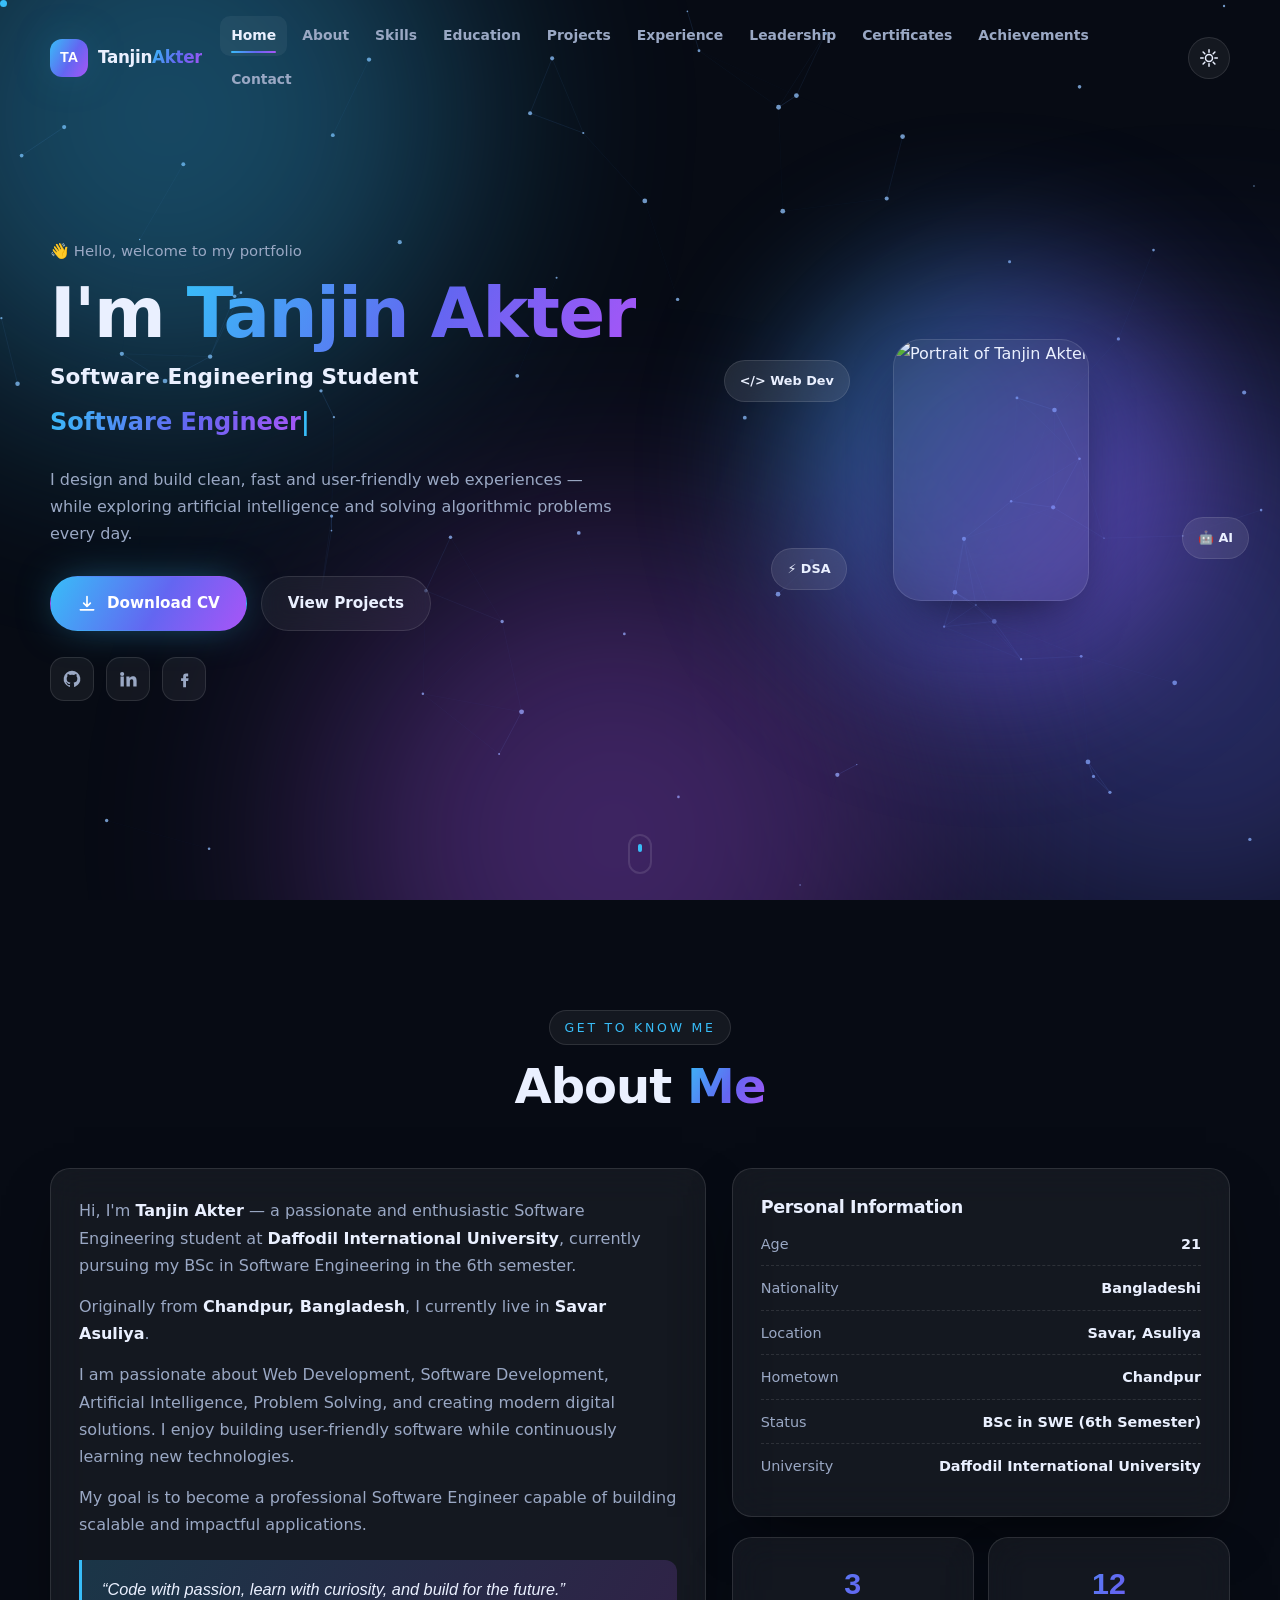
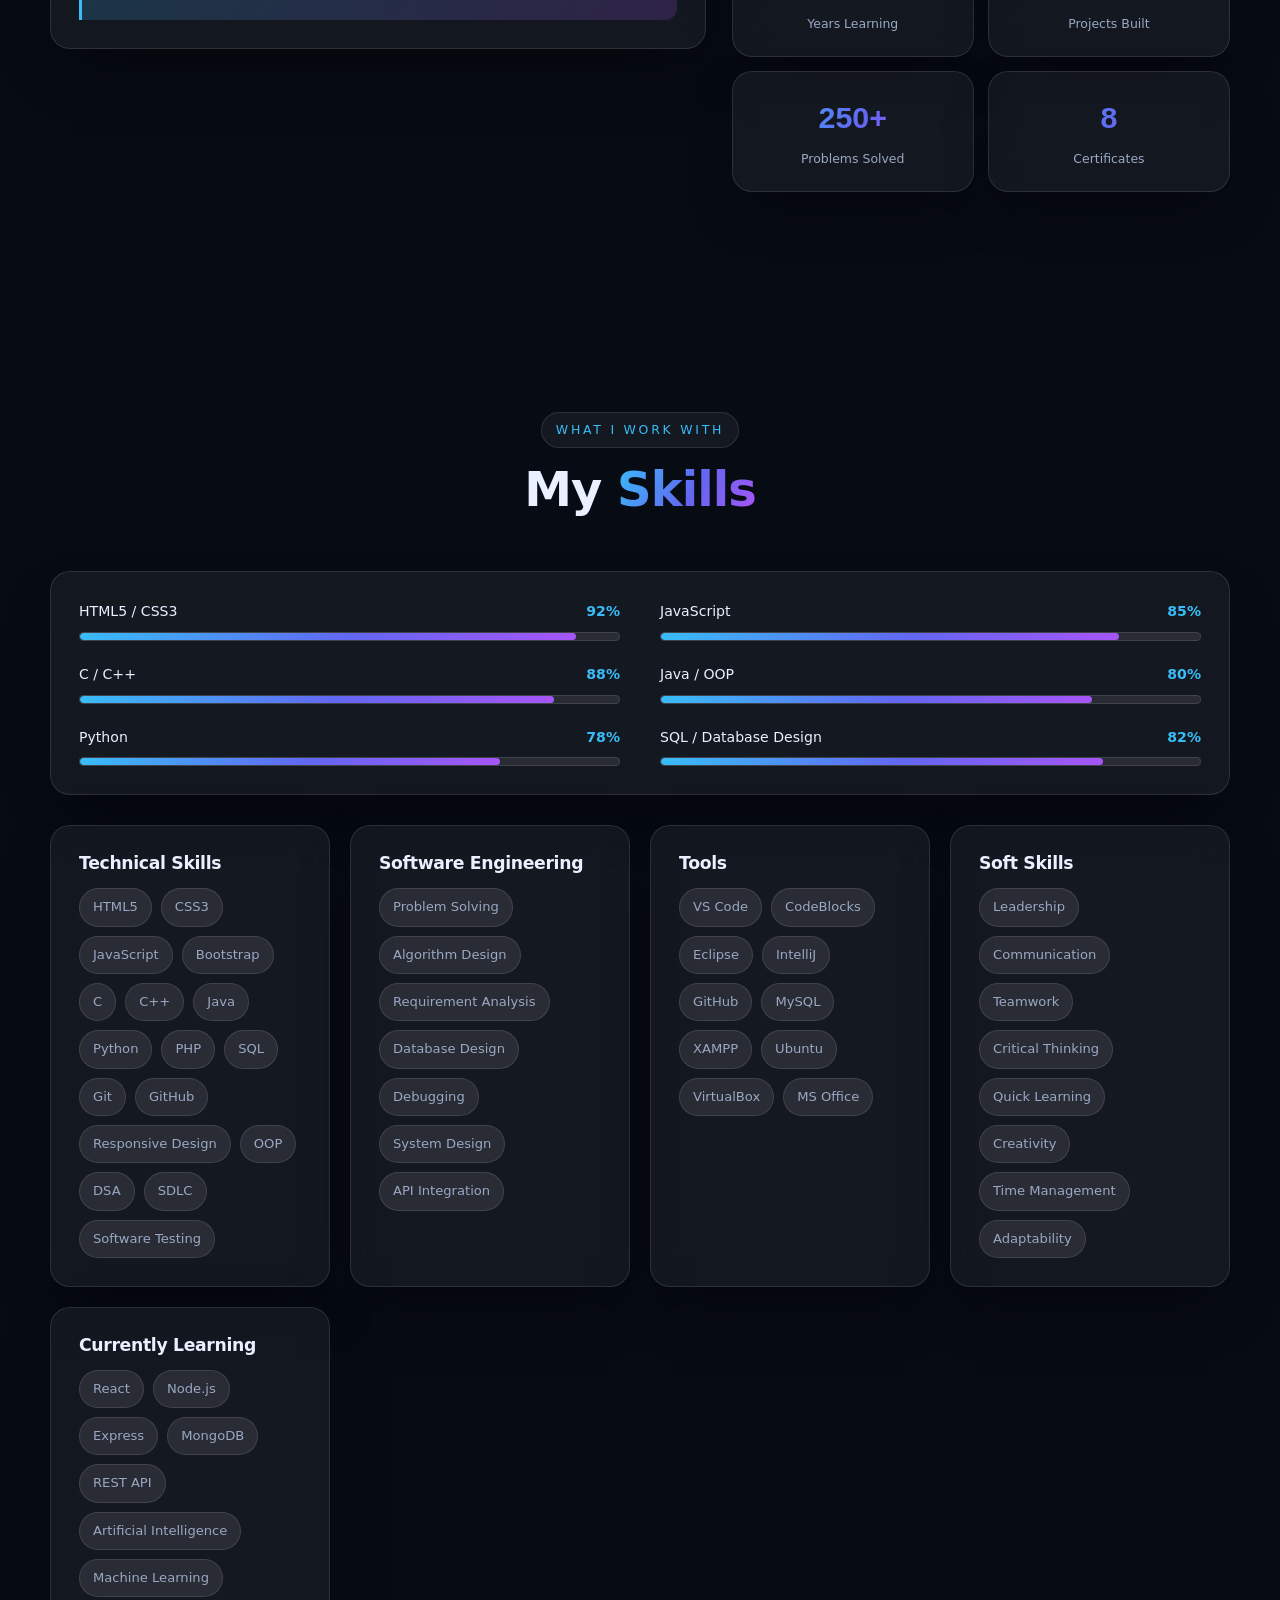
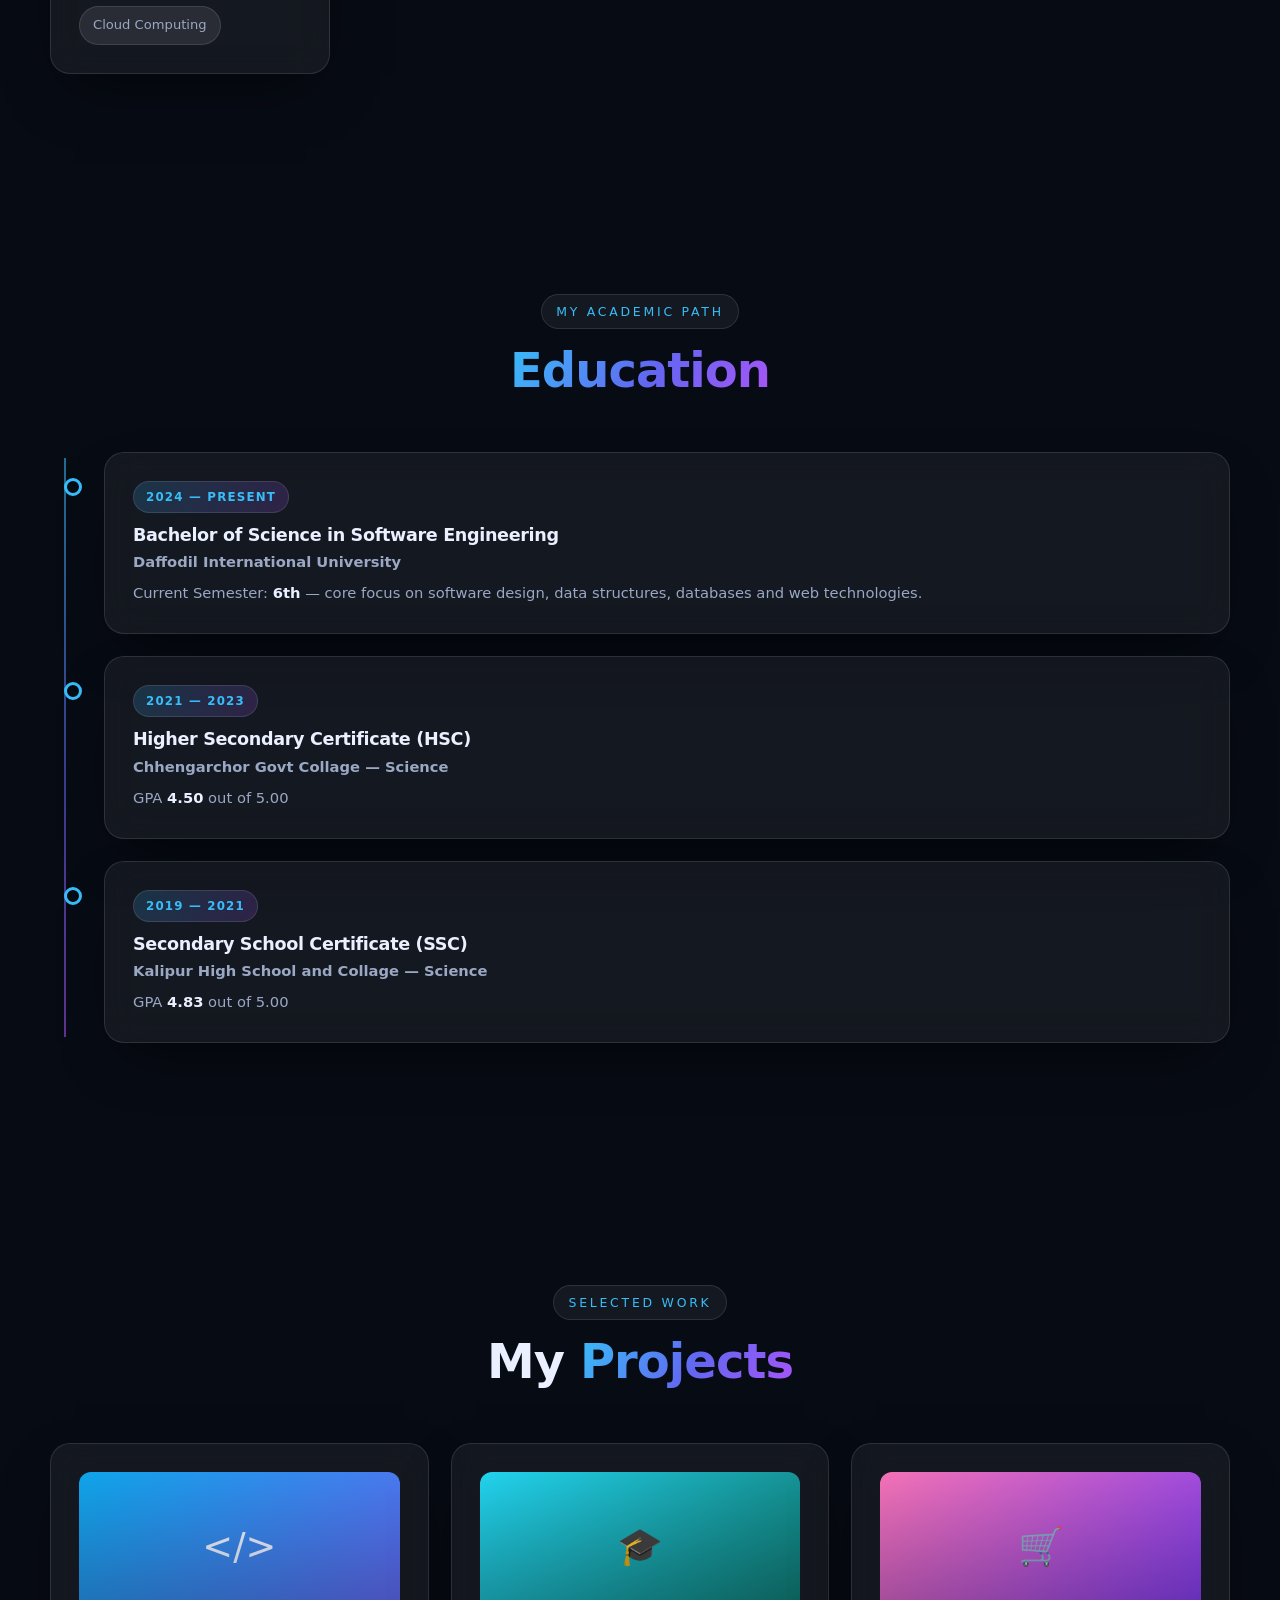
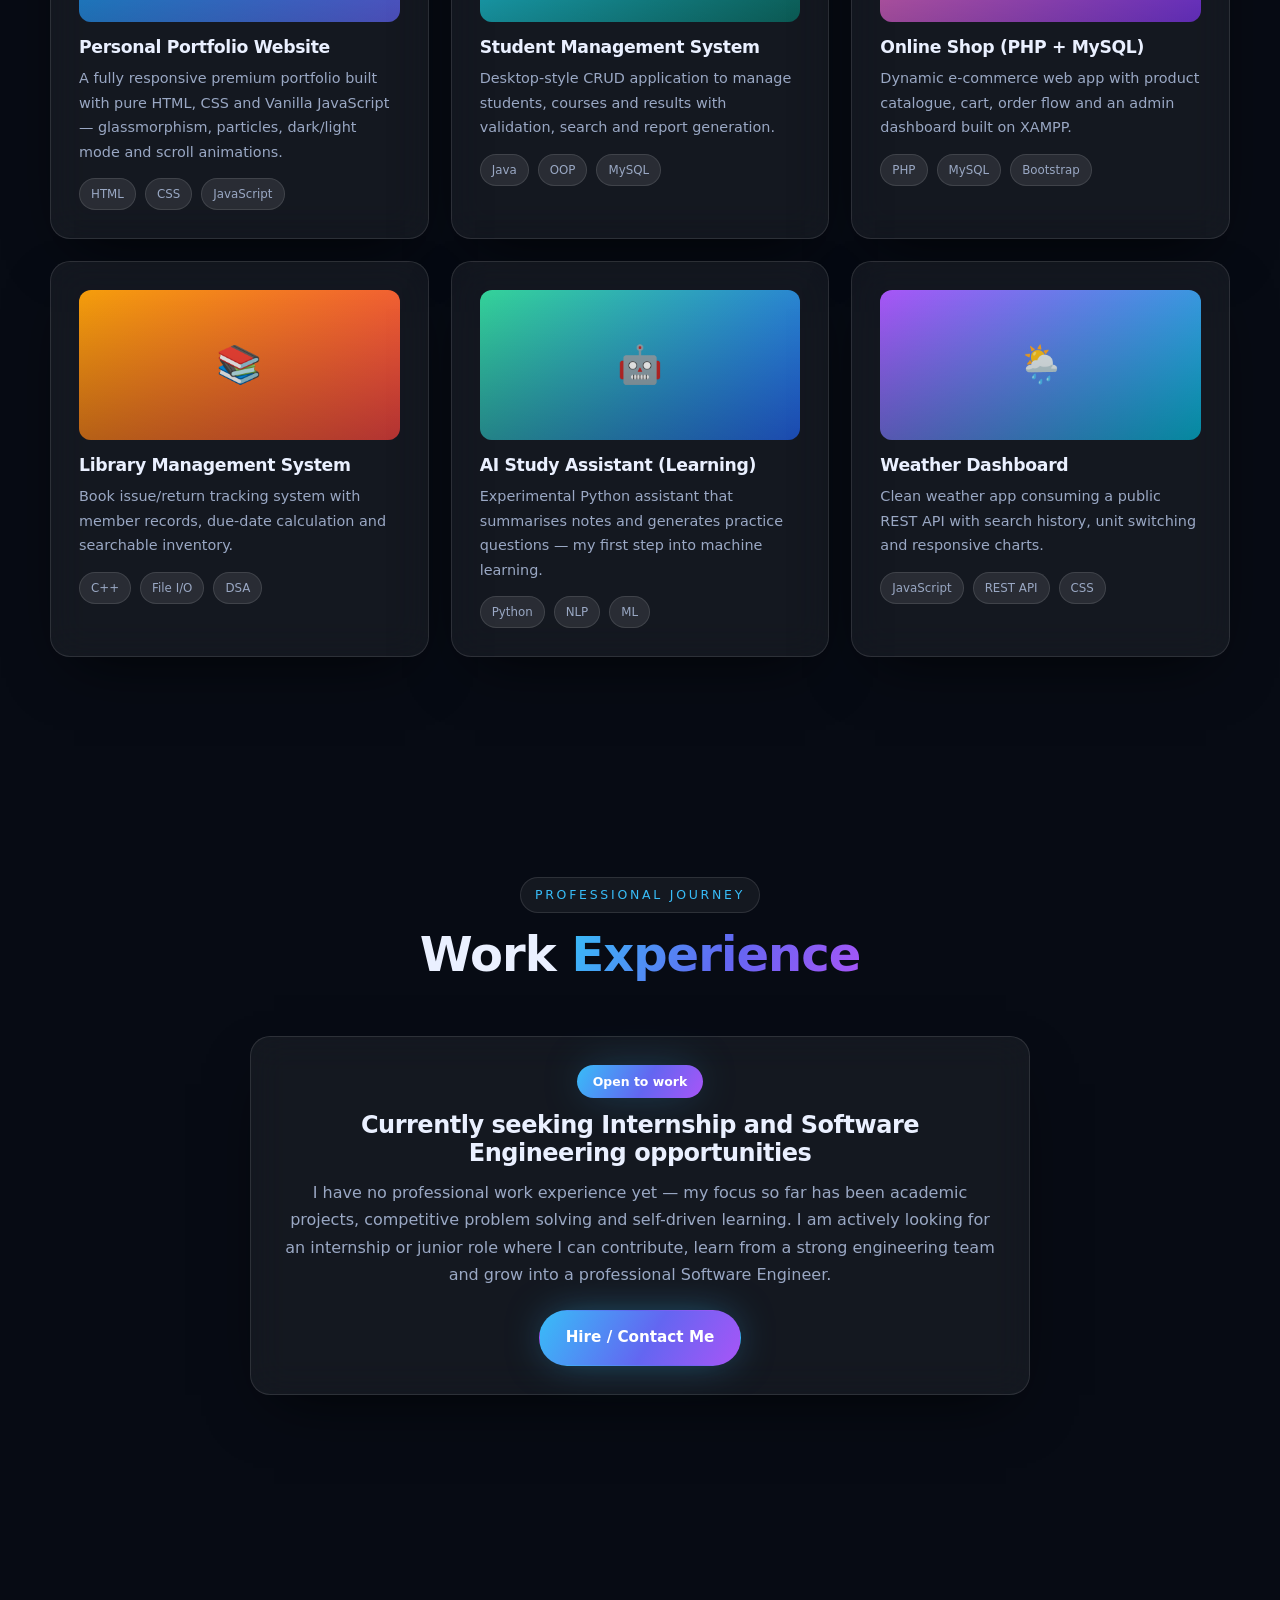
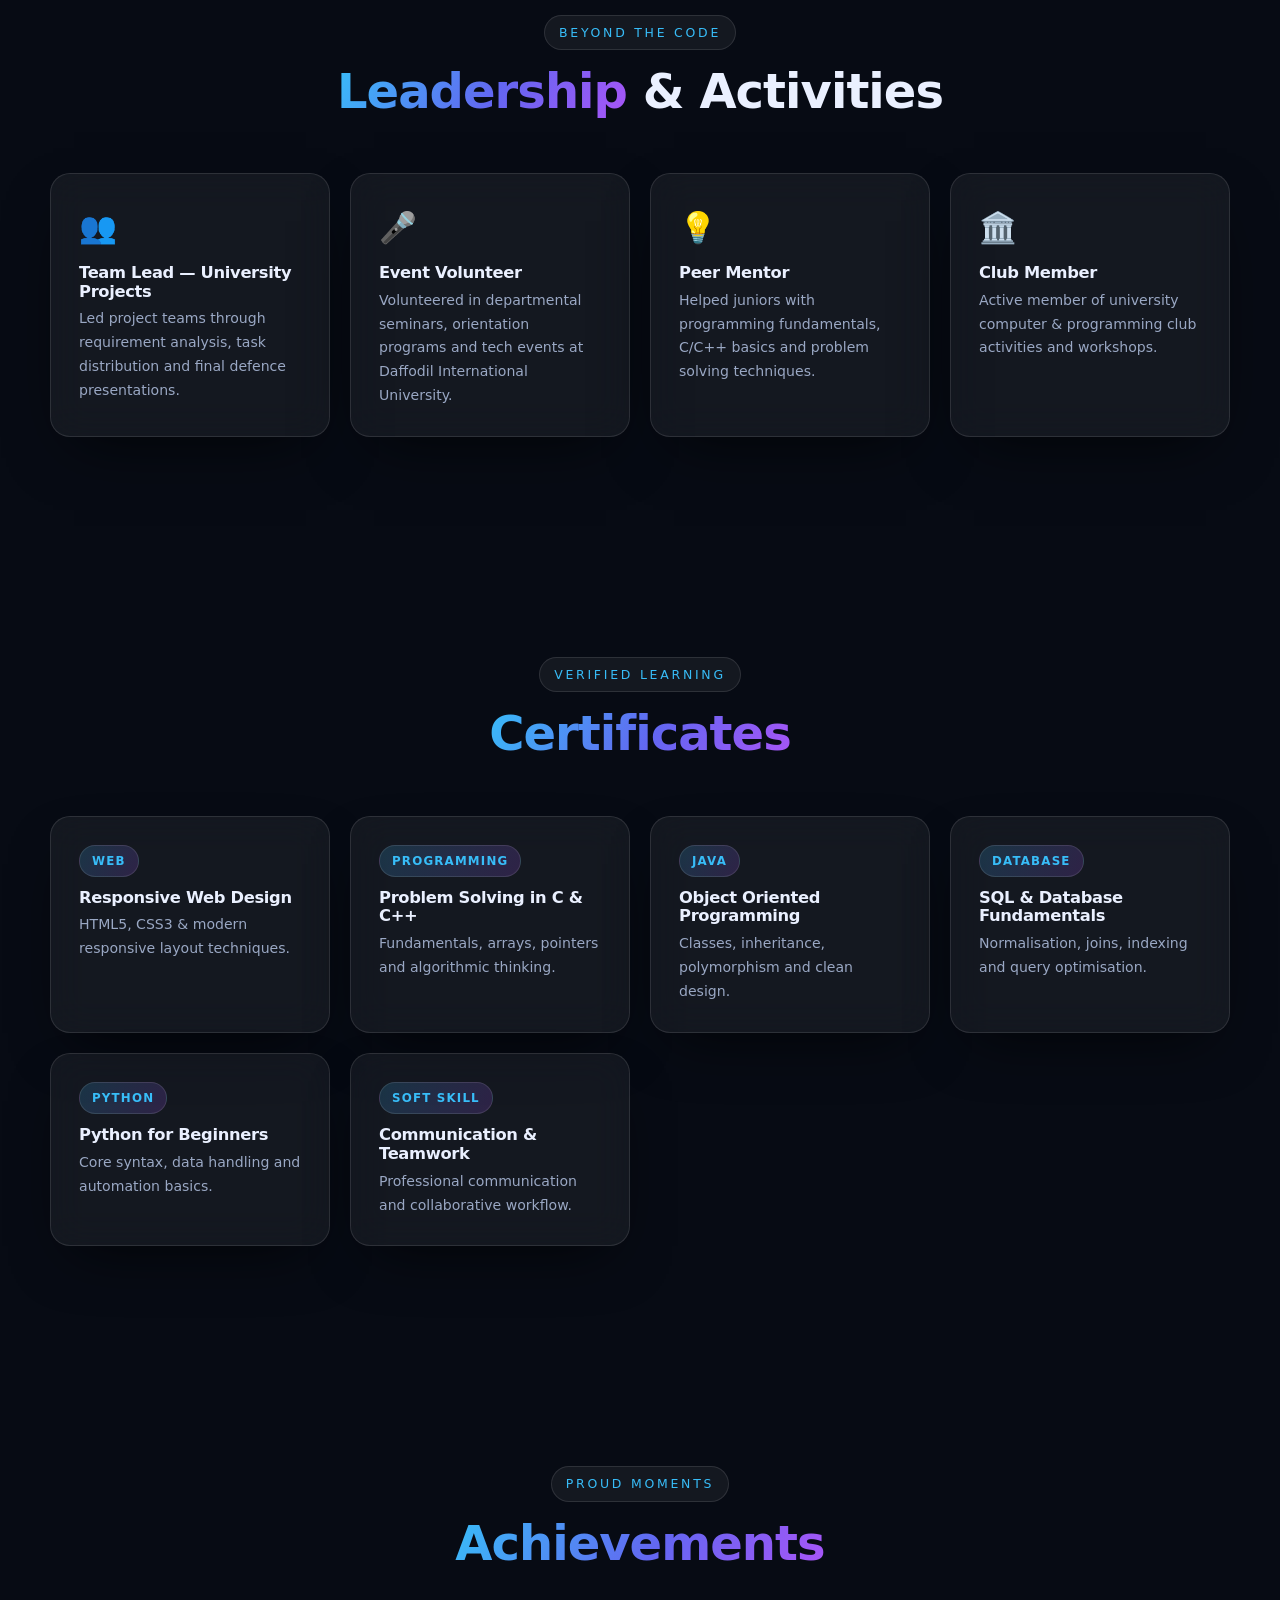
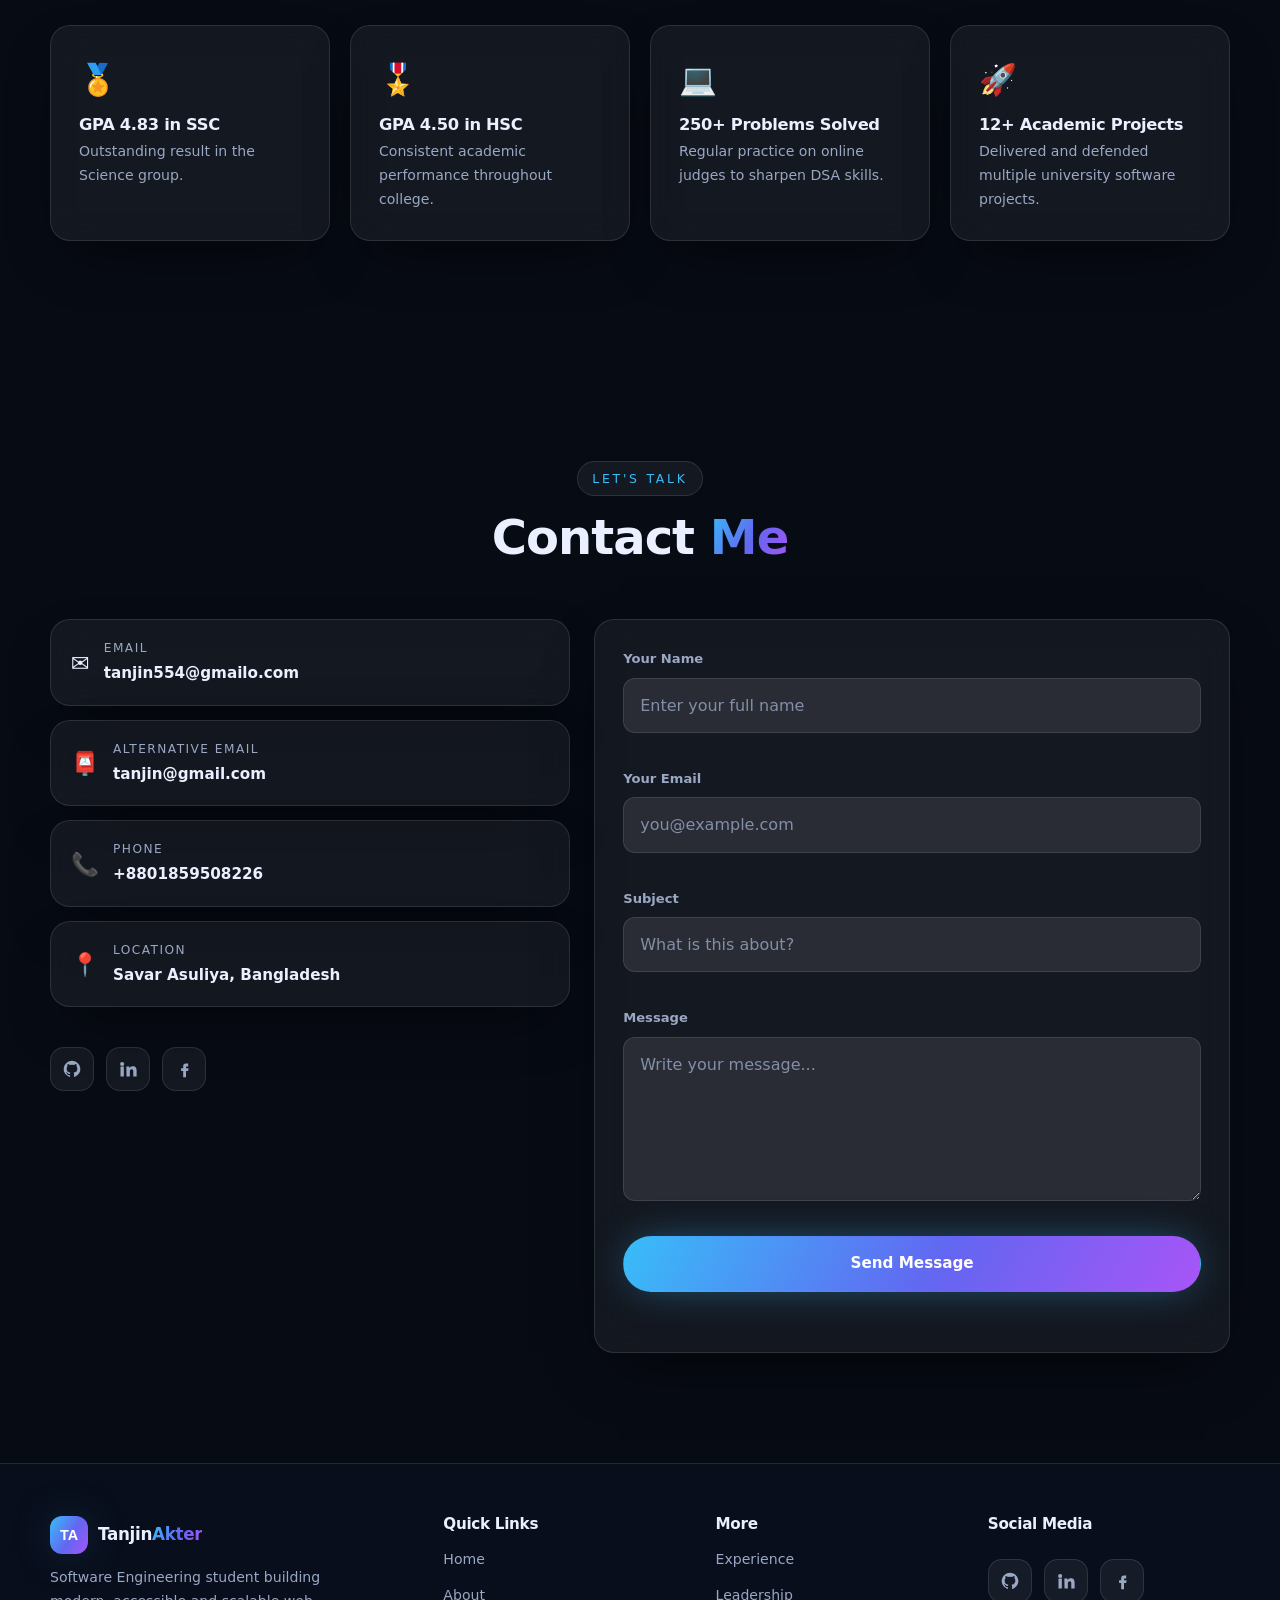
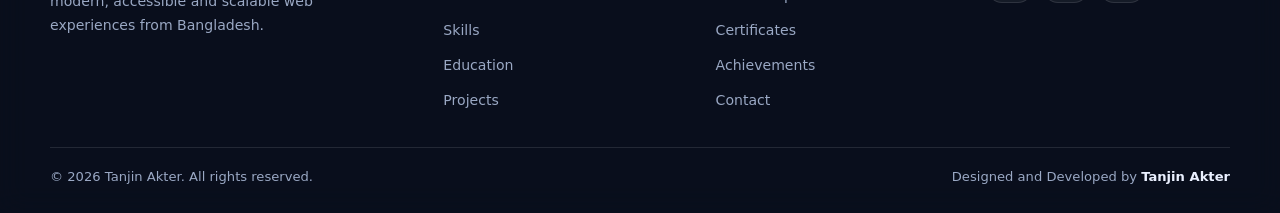
==== commit 0b78ab11: "Update index.html" ====
--- a/index.html
+++ b/index.html
@@ -138,7 +138,7 @@
         <div class="hero__photo reveal">
           <div class="photo-glow"></div>
           <div class="photo-frame tilt">
-            <img src="assets/images/profile.jpg" alt="Portrait of Tanjin Akter" width="520" height="693" />
+            <img src="assets/images/profile.jpeg" alt="Portrait of Tanjin Akter" width="520" height="693" />
           </div>
           <div class="float-chip chip1">&lt;/&gt; Web Dev</div>
           <div class="float-chip chip2">🤖 AI</div>
--- a/style.css
+++ b/style.css
@@ -0,0 +1,445 @@
+/* =========================================================
+   Tanjin Akter — Portfolio Stylesheet
+   1. Tokens & themes   2. Base    3. Layout helpers
+   4. Loader/cursor/fx  5. Navbar  6. Sections
+   7. Footer            8. Responsive
+   ========================================================= */
+
+/* ---------- 1. DESIGN TOKENS ---------- */
+:root {
+  --bg: #070b14;
+  --bg-2: #0b1120;
+  --surface: rgba(255, 255, 255, 0.055);
+  --surface-strong: rgba(255, 255, 255, 0.09);
+  --border: rgba(255, 255, 255, 0.11);
+  --text: #eaf0ff;
+  --muted: #9aa8c4;
+  --brand: #38bdf8;
+  --brand-2: #6366f1;
+  --brand-3: #22d3ee;
+  --grad: linear-gradient(120deg, #38bdf8, #6366f1 55%, #a855f7);
+  --grad-soft: linear-gradient(120deg, rgba(56,189,248,.18), rgba(168,85,247,.18));
+  --shadow: 0 24px 60px -24px rgba(0, 0, 0, .75);
+  --shadow-glow: 0 0 42px -10px rgba(56, 189, 248, .55);
+  --radius: 20px;
+  --radius-sm: 12px;
+  --maxw: 1180px;
+  --ease: cubic-bezier(.22, 1, .36, 1);
+}
+
+html[data-theme="light"] {
+  --bg: #f4f7fc;
+  --bg-2: #ffffff;
+  --surface: rgba(255, 255, 255, .72);
+  --surface-strong: rgba(255, 255, 255, .92);
+  --border: rgba(15, 23, 42, .10);
+  --text: #0e1729;
+  --muted: #4d5c78;
+  --shadow: 0 22px 50px -26px rgba(15, 23, 42, .35);
+  --shadow-glow: 0 0 40px -14px rgba(99, 102, 241, .5);
+}
+
+/* ---------- 2. BASE ---------- */
+* { margin: 0; padding: 0; box-sizing: border-box; }
+html { scroll-behavior: smooth; scroll-padding-top: 92px; -webkit-text-size-adjust: 100%; }
+
+body {
+  font-family: "Manrope", system-ui, -apple-system, "Segoe UI", sans-serif;
+  background: var(--bg);
+  color: var(--text);
+  line-height: 1.7;
+  overflow-x: hidden;
+  transition: background .5s var(--ease), color .5s var(--ease);
+}
+
+h1, h2, h3, h4, .brand__text { font-family: "Sora", system-ui, sans-serif; line-height: 1.15; letter-spacing: -.02em; }
+img { max-width: 100%; display: block; }
+a { color: inherit; text-decoration: none; }
+button, input, textarea { font: inherit; color: inherit; }
+svg { width: 20px; height: 20px; fill: currentColor; }
+::selection { background: rgba(99, 102, 241, .35); }
+
+/* Scrollbar */
+::-webkit-scrollbar { width: 10px; }
+::-webkit-scrollbar-track { background: transparent; }
+::-webkit-scrollbar-thumb { background: linear-gradient(var(--brand), var(--brand-2)); border-radius: 99px; }
+
+/* ---------- 3. LAYOUT HELPERS ---------- */
+.container { width: min(100% - 40px, var(--maxw)); margin-inline: auto; }
+.section { padding: 110px 0; position: relative; z-index: 2; }
+
+.glass {
+  background: var(--surface);
+  border: 1px solid var(--border);
+  backdrop-filter: blur(18px);
+  -webkit-backdrop-filter: blur(18px);
+}
+.card { border-radius: var(--radius); padding: 28px; box-shadow: var(--shadow); }
+
+.grad {
+  background: var(--grad);
+  -webkit-background-clip: text; background-clip: text;
+  -webkit-text-fill-color: transparent;
+}
+
+.sec-head { text-align: center; margin-bottom: 54px; }
+.sec-kicker {
+  display: inline-block; font-size: .78rem; letter-spacing: .22em; text-transform: uppercase;
+  color: var(--brand); padding: 6px 14px; border: 1px solid var(--border);
+  border-radius: 99px; background: var(--surface); margin-bottom: 14px;
+}
+.sec-title { font-size: clamp(1.9rem, 5vw, 3rem); font-weight: 800; }
+
+/* Reveal on scroll */
+.reveal { opacity: 0; transform: translateY(34px); transition: opacity .9s var(--ease), transform .9s var(--ease); }
+.reveal.in { opacity: 1; transform: none; }
+
+/* Buttons */
+.btn {
+  display: inline-flex; align-items: center; justify-content: center; gap: 10px;
+  padding: 14px 26px; border-radius: 999px; font-weight: 700; font-size: .95rem;
+  border: 1px solid transparent; cursor: pointer; position: relative; overflow: hidden;
+  transition: transform .3s var(--ease), box-shadow .3s var(--ease), background .3s var(--ease);
+}
+.btn svg { fill: none; stroke: currentColor; stroke-width: 2; stroke-linecap: round; stroke-linejoin: round; }
+.btn--primary { background: var(--grad); color: #fff; box-shadow: var(--shadow-glow); }
+.btn--primary:hover { transform: translateY(-3px) scale(1.02); box-shadow: 0 18px 44px -12px rgba(99, 102, 241, .8); }
+.btn--ghost { background: var(--surface); border-color: var(--border); color: var(--text); backdrop-filter: blur(12px); }
+.btn--ghost:hover { transform: translateY(-3px); border-color: var(--brand); color: var(--brand); }
+.btn--full { width: 100%; }
+
+/* Tags */
+.tags { display: flex; flex-wrap: wrap; gap: 9px; }
+.tags span {
+  font-size: .82rem; padding: 7px 13px; border-radius: 999px;
+  background: var(--surface-strong); border: 1px solid var(--border); color: var(--muted);
+  transition: all .3s var(--ease);
+}
+.tags span:hover { color: var(--text); border-color: var(--brand); transform: translateY(-2px); box-shadow: var(--shadow-glow); }
+.tags.sm span { font-size: .74rem; padding: 5px 11px; }
+
+.pill {
+  display: inline-block; font-size: .74rem; font-weight: 700; letter-spacing: .1em; text-transform: uppercase;
+  color: var(--brand); background: var(--grad-soft); border: 1px solid var(--border);
+  padding: 5px 12px; border-radius: 999px; margin-bottom: 12px;
+}
+
+/* ---------- 4. LOADER, CURSOR, BACKGROUND FX ---------- */
+.loader {
+  position: fixed; inset: 0; z-index: 9999; display: grid; place-content: center; gap: 18px; justify-items: center;
+  background: var(--bg); transition: opacity .6s var(--ease), visibility .6s;
+}
+.loader.hidden { opacity: 0; visibility: hidden; }
+.loader__ring {
+  width: 62px; height: 62px; border-radius: 50%;
+  border: 3px solid rgba(255, 255, 255, .12); border-top-color: var(--brand); border-right-color: var(--brand-2);
+  animation: spin 1s linear infinite;
+}
+@keyframes spin { to { transform: rotate(360deg); } }
+.loader__name { font-family: "Sora", sans-serif; font-weight: 800; letter-spacing: .35em; font-size: .85rem; color: var(--muted); }
+.loader__bar { width: 180px; height: 3px; border-radius: 99px; background: rgba(255, 255, 255, .12); overflow: hidden; }
+.loader__bar span { display: block; height: 100%; width: 0; background: var(--grad); animation: load 1.4s var(--ease) forwards; }
+@keyframes load { to { width: 100%; } }
+
+.progress { position: fixed; top: 0; left: 0; height: 3px; width: 0; background: var(--grad); z-index: 999; }
+
+.particles { position: fixed; inset: 0; z-index: 0; pointer-events: none; }
+.aurora { position: fixed; inset: 0; z-index: 0; pointer-events: none; overflow: hidden; }
+.aurora span {
+  position: absolute; width: 46vw; height: 46vw; border-radius: 50%; filter: blur(120px); opacity: .35;
+}
+.aurora span:nth-child(1) { background: #38bdf8; top: -14vw; left: -10vw; animation: drift 22s ease-in-out infinite; }
+.aurora span:nth-child(2) { background: #6366f1; top: 40%; right: -16vw; animation: drift 28s ease-in-out infinite reverse; }
+.aurora span:nth-child(3) { background: #a855f7; bottom: -18vw; left: 25%; animation: drift 32s ease-in-out infinite; }
+@keyframes drift { 50% { transform: translate3d(6vw, -5vw, 0) scale(1.15); } }
+html[data-theme="light"] .aurora span { opacity: .22; }
+
+.cursor, .cursor-ring { position: fixed; top: 0; left: 0; z-index: 9998; pointer-events: none; border-radius: 50%; }
+.cursor { width: 7px; height: 7px; background: var(--brand); }
+.cursor-ring {
+  width: 34px; height: 34px; border: 1.5px solid var(--brand);
+  transition: transform .18s var(--ease), width .25s, height .25s, opacity .3s;
+}
+.cursor-ring.grow { width: 58px; height: 58px; background: rgba(56, 189, 248, .12); }
+@media (hover: none) { .cursor, .cursor-ring { display: none; } }
+
+/* ---------- 5. NAVBAR ---------- */
+.nav {
+  position: fixed; inset: 0 0 auto 0; z-index: 900; padding: 16px 0;
+  transition: padding .35s var(--ease), background .35s var(--ease), box-shadow .35s var(--ease);
+}
+.nav.scrolled {
+  padding: 9px 0; background: color-mix(in oklab, var(--bg) 78%, transparent);
+  backdrop-filter: blur(16px); -webkit-backdrop-filter: blur(16px);
+  border-bottom: 1px solid var(--border); box-shadow: var(--shadow);
+}
+.nav__inner { display: flex; align-items: center; gap: 18px; justify-content: space-between; }
+
+.brand { display: inline-flex; align-items: center; gap: 10px; font-weight: 800; }
+.brand__mark {
+  width: 38px; height: 38px; display: grid; place-items: center; border-radius: 12px;
+  background: var(--grad); color: #fff; font-family: "Sora", sans-serif; font-size: .9rem; box-shadow: var(--shadow-glow);
+}
+.brand__text { font-size: 1.05rem; }
+.brand__text b { background: var(--grad); -webkit-background-clip: text; background-clip: text; -webkit-text-fill-color: transparent; }
+
+.nav__links { display: flex; align-items: center; gap: 4px; flex-wrap: wrap; }
+.nav__links a {
+  position: relative; padding: 8px 11px; border-radius: 10px; font-size: .87rem; font-weight: 600;
+  color: var(--muted); transition: color .3s var(--ease), background .3s var(--ease);
+}
+.nav__links a::after {
+  content: ""; position: absolute; left: 11px; right: 11px; bottom: 3px; height: 2px;
+  background: var(--grad); border-radius: 2px; transform: scaleX(0); transform-origin: left; transition: transform .35s var(--ease);
+}
+.nav__links a:hover { color: var(--text); }
+.nav__links a:hover::after, .nav__links a.active::after { transform: scaleX(1); }
+.nav__links a.active { color: var(--text); background: var(--surface); }
+
+.nav__actions { display: flex; align-items: center; gap: 10px; }
+.icon-btn {
+  width: 42px; height: 42px; display: grid; place-items: center; border-radius: 50%;
+  background: var(--surface); border: 1px solid var(--border); cursor: pointer; color: var(--text);
+  transition: transform .4s var(--ease), color .3s, box-shadow .3s;
+}
+.icon-btn:hover { transform: rotate(25deg) scale(1.08); color: var(--brand); box-shadow: var(--shadow-glow); }
+.icon-btn svg { fill: none; stroke: currentColor; stroke-width: 1.8; stroke-linecap: round; }
+.ico-moon { display: none; }
+html[data-theme="light"] .ico-sun { display: none; }
+html[data-theme="light"] .ico-moon { display: block; }
+
+.burger { display: none; width: 44px; height: 42px; border-radius: 12px; background: var(--surface); border: 1px solid var(--border); cursor: pointer; padding: 11px 10px; }
+.burger span { display: block; height: 2px; background: currentColor; border-radius: 2px; transition: transform .35s var(--ease), opacity .25s; }
+.burger span + span { margin-top: 5px; }
+.burger.open span:nth-child(1) { transform: translateY(7px) rotate(45deg); }
+.burger.open span:nth-child(2) { opacity: 0; }
+.burger.open span:nth-child(3) { transform: translateY(-7px) rotate(-45deg); }
+
+/* ---------- 6. HERO ---------- */
+.hero { padding-top: 150px; min-height: 100svh; display: flex; align-items: center; }
+.hero__grid { display: grid; grid-template-columns: 1.15fr .85fr; gap: 56px; align-items: center; }
+
+.eyebrow { color: var(--muted); font-size: .93rem; }
+.hero__title { font-size: clamp(2.4rem, 7vw, 4.3rem); font-weight: 800; margin: 10px 0 6px; }
+.hero__role { font-size: clamp(1rem, 2.4vw, 1.35rem); font-weight: 600; color: var(--text); }
+.hero__typing { font-size: clamp(1rem, 3vw, 1.5rem); font-weight: 700; margin-top: 6px; min-height: 2.1em; }
+.typed { background: var(--grad); -webkit-background-clip: text; background-clip: text; -webkit-text-fill-color: transparent; }
+.caret { color: var(--brand); animation: blink 1s steps(1) infinite; }
+@keyframes blink { 50% { opacity: 0; } }
+.hero__desc { color: var(--muted); max-width: 56ch; margin-top: 14px; }
+.hero__btns { display: flex; flex-wrap: wrap; gap: 14px; margin-top: 28px; }
+
+.socials { display: flex; gap: 12px; margin-top: 26px; }
+.soc {
+  width: 44px; height: 44px; display: grid; place-items: center; border-radius: 14px;
+  background: var(--surface); border: 1px solid var(--border); color: var(--muted);
+  transition: transform .35s var(--ease), color .3s, box-shadow .3s, border-color .3s;
+}
+.soc:hover { transform: translateY(-5px); color: var(--brand); border-color: var(--brand); box-shadow: var(--shadow-glow); }
+
+.hero__photo { position: relative; display: grid; place-items: center; }
+.photo-glow {
+  position: absolute; width: 88%; aspect-ratio: 1; border-radius: 50%;
+  background: var(--grad); filter: blur(70px); opacity: .5; animation: pulse 6s ease-in-out infinite;
+}
+@keyframes pulse { 50% { transform: scale(1.1); opacity: .72; } }
+.photo-frame {
+  position: relative; border-radius: 28px; overflow: hidden; border: 1px solid var(--border);
+  background: var(--surface); box-shadow: var(--shadow); transform-style: preserve-3d;
+  transition: transform .3s var(--ease);
+}
+.photo-frame img { width: 100%; height: auto; object-fit: cover; transition: transform .8s var(--ease), filter .6s; }
+.photo-frame:hover img { transform: scale(1.06); filter: saturate(1.12); }
+
+.float-chip {
+  position: absolute; padding: 9px 15px; border-radius: 999px; font-size: .8rem; font-weight: 700;
+  background: var(--surface-strong); border: 1px solid var(--border); backdrop-filter: blur(14px);
+  box-shadow: var(--shadow); animation: float 6s ease-in-out infinite;
+}
+.chip1 { top: 8%; left: -6%; }
+.chip2 { bottom: 16%; right: -4%; animation-delay: 1.4s; }
+.chip3 { bottom: 4%; left: 4%; animation-delay: 2.6s; }
+@keyframes float { 50% { transform: translateY(-16px); } }
+
+.scroll-hint {
+  position: absolute; bottom: 26px; left: 50%; transform: translateX(-50%);
+  width: 24px; height: 40px; border: 2px solid var(--border); border-radius: 14px;
+}
+.scroll-hint span { position: absolute; top: 8px; left: 50%; width: 4px; height: 8px; margin-left: -2px; border-radius: 4px; background: var(--brand); animation: wheel 1.8s infinite; }
+@keyframes wheel { 60% { transform: translateY(14px); opacity: 0; } 100% { opacity: 0; } }
+
+/* ---------- ABOUT ---------- */
+.about__grid { display: grid; grid-template-columns: 1.25fr .95fr; gap: 26px; align-items: start; }
+.about__text p + p { margin-top: 14px; color: var(--muted); }
+.about__text p:first-child { color: var(--muted); }
+.about__text strong { color: var(--text); }
+.quote {
+  margin-top: 22px; padding: 16px 20px; border-left: 3px solid var(--brand);
+  background: var(--grad-soft); border-radius: 0 var(--radius-sm) var(--radius-sm) 0;
+  font-family: "Sora", sans-serif; font-style: italic; font-size: 1.02rem;
+}
+.about__info { display: grid; gap: 20px; }
+.info-title { font-size: 1.1rem; margin-bottom: 14px; }
+.info-list { list-style: none; display: grid; gap: 10px; }
+.info-list li { display: flex; justify-content: space-between; gap: 14px; padding-bottom: 9px; border-bottom: 1px dashed var(--border); font-size: .9rem; }
+.info-list li:last-child { border-bottom: 0; }
+.info-list span { color: var(--muted); }
+.info-list b { text-align: right; }
+
+.counters { display: grid; grid-template-columns: repeat(2, 1fr); gap: 14px; }
+.counter { text-align: center; padding: 20px 12px; transition: transform .35s var(--ease), box-shadow .35s; }
+.counter:hover { transform: translateY(-6px); box-shadow: var(--shadow-glow); }
+.counter b { display: block; font-family: "Sora", sans-serif; font-size: 1.9rem; background: var(--grad); -webkit-background-clip: text; background-clip: text; -webkit-text-fill-color: transparent; }
+.counter span { font-size: .78rem; color: var(--muted); }
+
+/* ---------- SKILLS ---------- */
+.bars { display: grid; grid-template-columns: repeat(2, 1fr); gap: 22px 40px; margin-bottom: 30px; }
+.bar__top { display: flex; justify-content: space-between; font-size: .88rem; margin-bottom: 8px; }
+.bar__top b { color: var(--brand); }
+.bar__track { height: 9px; border-radius: 99px; background: var(--surface-strong); border: 1px solid var(--border); overflow: hidden; }
+.bar__track i { display: block; height: 100%; width: 0; border-radius: 99px; background: var(--grad); transition: width 1.6s var(--ease); }
+
+.skill-grid { display: grid; grid-template-columns: repeat(auto-fit, minmax(280px, 1fr)); gap: 20px; }
+.skill-card { transition: transform .4s var(--ease), box-shadow .4s, border-color .4s; }
+.skill-card:hover { transform: translateY(-8px); border-color: rgba(56, 189, 248, .45); box-shadow: var(--shadow-glow); }
+.skill-card h3 { font-size: 1.08rem; margin-bottom: 14px; }
+
+/* ---------- TIMELINE ---------- */
+.timeline { position: relative; padding-left: 8px; }
+.timeline::before { content: ""; position: absolute; left: 14px; top: 6px; bottom: 6px; width: 2px; background: var(--grad); opacity: .55; }
+.tl-item { position: relative; padding-left: 46px; margin-bottom: 22px; }
+.tl-dot {
+  position: absolute; left: 6px; top: 26px; width: 18px; height: 18px; border-radius: 50%;
+  background: var(--bg); border: 3px solid var(--brand); box-shadow: var(--shadow-glow);
+}
+.tl-card { transition: transform .4s var(--ease), box-shadow .4s; }
+.tl-card:hover { transform: translateX(8px); box-shadow: var(--shadow-glow); }
+.tl-card h3 { font-size: 1.1rem; margin-bottom: 4px; }
+.tl-org { color: var(--brand); font-weight: 600; font-size: .92rem; margin-bottom: 6px; }
+.tl-card p { color: var(--muted); font-size: .92rem; }
+.tl-card strong { color: var(--text); }
+
+/* ---------- PROJECTS ---------- */
+.proj-grid { display: grid; grid-template-columns: repeat(auto-fit, minmax(300px, 1fr)); gap: 22px; }
+.proj { transition: transform .45s var(--ease), box-shadow .45s, border-color .45s; }
+.proj:hover { transform: translateY(-10px); border-color: rgba(99, 102, 241, .5); box-shadow: var(--shadow-glow); }
+.proj__thumb {
+  height: 150px; border-radius: var(--radius-sm); display: grid; place-items: center;
+  font-size: 2.3rem; margin-bottom: 16px; overflow: hidden; position: relative;
+}
+.proj__thumb::after { content: ""; position: absolute; inset: 0; background: linear-gradient(transparent, rgba(0, 0, 0, .25)); }
+.proj__thumb span { transition: transform .6s var(--ease); }
+.proj:hover .proj__thumb span { transform: scale(1.25) rotate(-6deg); }
+.t1 { background: linear-gradient(135deg, #0ea5e9, #6366f1); }
+.t2 { background: linear-gradient(135deg, #22d3ee, #0f766e); }
+.t3 { background: linear-gradient(135deg, #f472b6, #7c3aed); }
+.t4 { background: linear-gradient(135deg, #f59e0b, #ef4444); }
+.t5 { background: linear-gradient(135deg, #34d399, #2563eb); }
+.t6 { background: linear-gradient(135deg, #a855f7, #06b6d4); }
+.proj h3 { font-size: 1.08rem; margin-bottom: 8px; }
+.proj p { color: var(--muted); font-size: .9rem; margin-bottom: 14px; }
+
+/* ---------- EXPERIENCE ---------- */
+.exp { text-align: center; max-width: 780px; margin-inline: auto; }
+.exp__badge {
+  display: inline-block; padding: 6px 16px; border-radius: 999px; font-size: .78rem; font-weight: 700;
+  background: var(--grad); color: #fff; margin-bottom: 14px; box-shadow: var(--shadow-glow);
+}
+.exp h3 { font-size: clamp(1.1rem, 3vw, 1.5rem); margin-bottom: 12px; }
+.exp p { color: var(--muted); margin-bottom: 22px; }
+
+/* ---------- MINI CARDS (leadership / certificates / achievements) ---------- */
+.mini-grid { display: grid; grid-template-columns: repeat(auto-fit, minmax(250px, 1fr)); gap: 20px; }
+.mini, .cert { transition: transform .4s var(--ease), box-shadow .4s, border-color .4s; }
+.mini:hover, .cert:hover { transform: translateY(-8px); border-color: rgba(56, 189, 248, .45); box-shadow: var(--shadow-glow); }
+.mini__ico { font-size: 1.9rem; margin-bottom: 10px; }
+.mini h3, .cert h3 { font-size: 1.02rem; margin-bottom: 6px; }
+.mini p, .cert p { color: var(--muted); font-size: .88rem; }
+
+/* ---------- CONTACT ---------- */
+.contact__grid { display: grid; grid-template-columns: .9fr 1.1fr; gap: 24px; align-items: start; }
+.contact__info { display: grid; gap: 14px; }
+.ct { display: flex; align-items: center; gap: 14px; padding: 18px 20px; transition: transform .35s var(--ease), box-shadow .35s; }
+.ct:hover { transform: translateX(6px); box-shadow: var(--shadow-glow); }
+.ct__ico { font-size: 1.4rem; }
+.ct span { display: block; font-size: .76rem; color: var(--muted); text-transform: uppercase; letter-spacing: .12em; }
+.ct b { font-size: .95rem; word-break: break-word; }
+
+.form { display: grid; gap: 16px; }
+.field { display: grid; gap: 7px; }
+.field label { font-size: .82rem; color: var(--muted); font-weight: 600; }
+.field input, .field textarea {
+  padding: 13px 16px; border-radius: var(--radius-sm); background: var(--surface-strong);
+  border: 1px solid var(--border); outline: none; resize: vertical;
+  transition: border-color .3s, box-shadow .3s, background .3s;
+}
+.field input::placeholder, .field textarea::placeholder { color: color-mix(in oklab, var(--muted) 80%, transparent); }
+.field input:focus, .field textarea:focus { border-color: var(--brand); box-shadow: 0 0 0 4px rgba(56, 189, 248, .16); }
+.field.invalid input, .field.invalid textarea { border-color: #f43f5e; }
+.err { color: #fb7185; font-size: .76rem; min-height: 1em; }
+.form__note { font-size: .85rem; color: var(--brand); min-height: 1.2em; text-align: center; }
+
+/* ---------- 7. FOOTER ---------- */
+.footer { position: relative; z-index: 2; border-top: 1px solid var(--border); background: color-mix(in oklab, var(--bg-2) 70%, transparent); backdrop-filter: blur(14px); padding-top: 52px; }
+.footer__grid { display: grid; grid-template-columns: 1.5fr 1fr 1fr 1fr; gap: 30px; padding-bottom: 34px; }
+.footer__about { color: var(--muted); font-size: .88rem; margin-top: 12px; max-width: 34ch; }
+.footer h4 { font-size: .95rem; margin-bottom: 12px; }
+.footer__links { list-style: none; display: grid; gap: 8px; }
+.footer__links a { color: var(--muted); font-size: .88rem; transition: color .3s, padding-left .3s; }
+.footer__links a:hover { color: var(--brand); padding-left: 6px; }
+.footer__bottom {
+  display: flex; flex-wrap: wrap; gap: 8px; justify-content: space-between;
+  border-top: 1px solid var(--border); padding: 18px 0 24px; font-size: .82rem; color: var(--muted);
+}
+.footer__bottom strong { color: var(--text); }
+
+/* ---------- BACK TO TOP ---------- */
+.to-top {
+  position: fixed; right: 22px; bottom: 22px; z-index: 800; width: 46px; height: 46px; border-radius: 50%;
+  background: var(--grad); color: #fff; border: 0; cursor: pointer; font-size: 1.1rem;
+  box-shadow: var(--shadow-glow); opacity: 0; visibility: hidden; transform: translateY(16px);
+  transition: all .4s var(--ease);
+}
+.to-top.show { opacity: 1; visibility: visible; transform: none; }
+.to-top:hover { transform: translateY(-4px) scale(1.08); }
+
+/* ---------- 8. RESPONSIVE ---------- */
+@media (max-width: 1080px) {
+  .nav__links { gap: 0; }
+  .nav__links a { padding: 8px 8px; font-size: .82rem; }
+}
+
+@media (max-width: 980px) {
+  .burger { display: block; }
+  .nav__links {
+    position: fixed; inset: 0 0 0 auto; width: min(84vw, 330px); flex-direction: column;
+    align-items: stretch; justify-content: flex-start; gap: 6px; padding: 96px 22px 30px;
+    background: color-mix(in oklab, var(--bg-2) 92%, transparent);
+    backdrop-filter: blur(22px); border-left: 1px solid var(--border);
+    transform: translateX(105%); transition: transform .45s var(--ease); box-shadow: var(--shadow);
+  }
+  .nav__links.open { transform: none; }
+  .nav__links a { font-size: .98rem; padding: 12px 14px; }
+
+  .hero { padding-top: 130px; }
+  .hero__grid { grid-template-columns: 1fr; gap: 42px; }
+  .hero__photo { order: -1; max-width: 340px; margin-inline: auto; }
+  .about__grid, .contact__grid { grid-template-columns: 1fr; }
+  .bars { grid-template-columns: 1fr; }
+  .footer__grid { grid-template-columns: 1fr 1fr; }
+}
+
+@media (max-width: 560px) {
+  .section { padding: 78px 0; }
+  .card { padding: 22px; }
+  .counters { grid-template-columns: 1fr 1fr; }
+  .chip1 { left: -2%; } .chip2 { right: -2%; }
+  .footer__grid { grid-template-columns: 1fr; }
+  .footer__bottom { flex-direction: column; text-align: center; }
+  .hero__btns .btn { flex: 1 1 100%; }
+}
+
+@media (prefers-reduced-motion: reduce) {
+  *, *::before, *::after { animation-duration: .001ms !important; transition-duration: .001ms !important; }
+  .reveal { opacity: 1; transform: none; }
+}
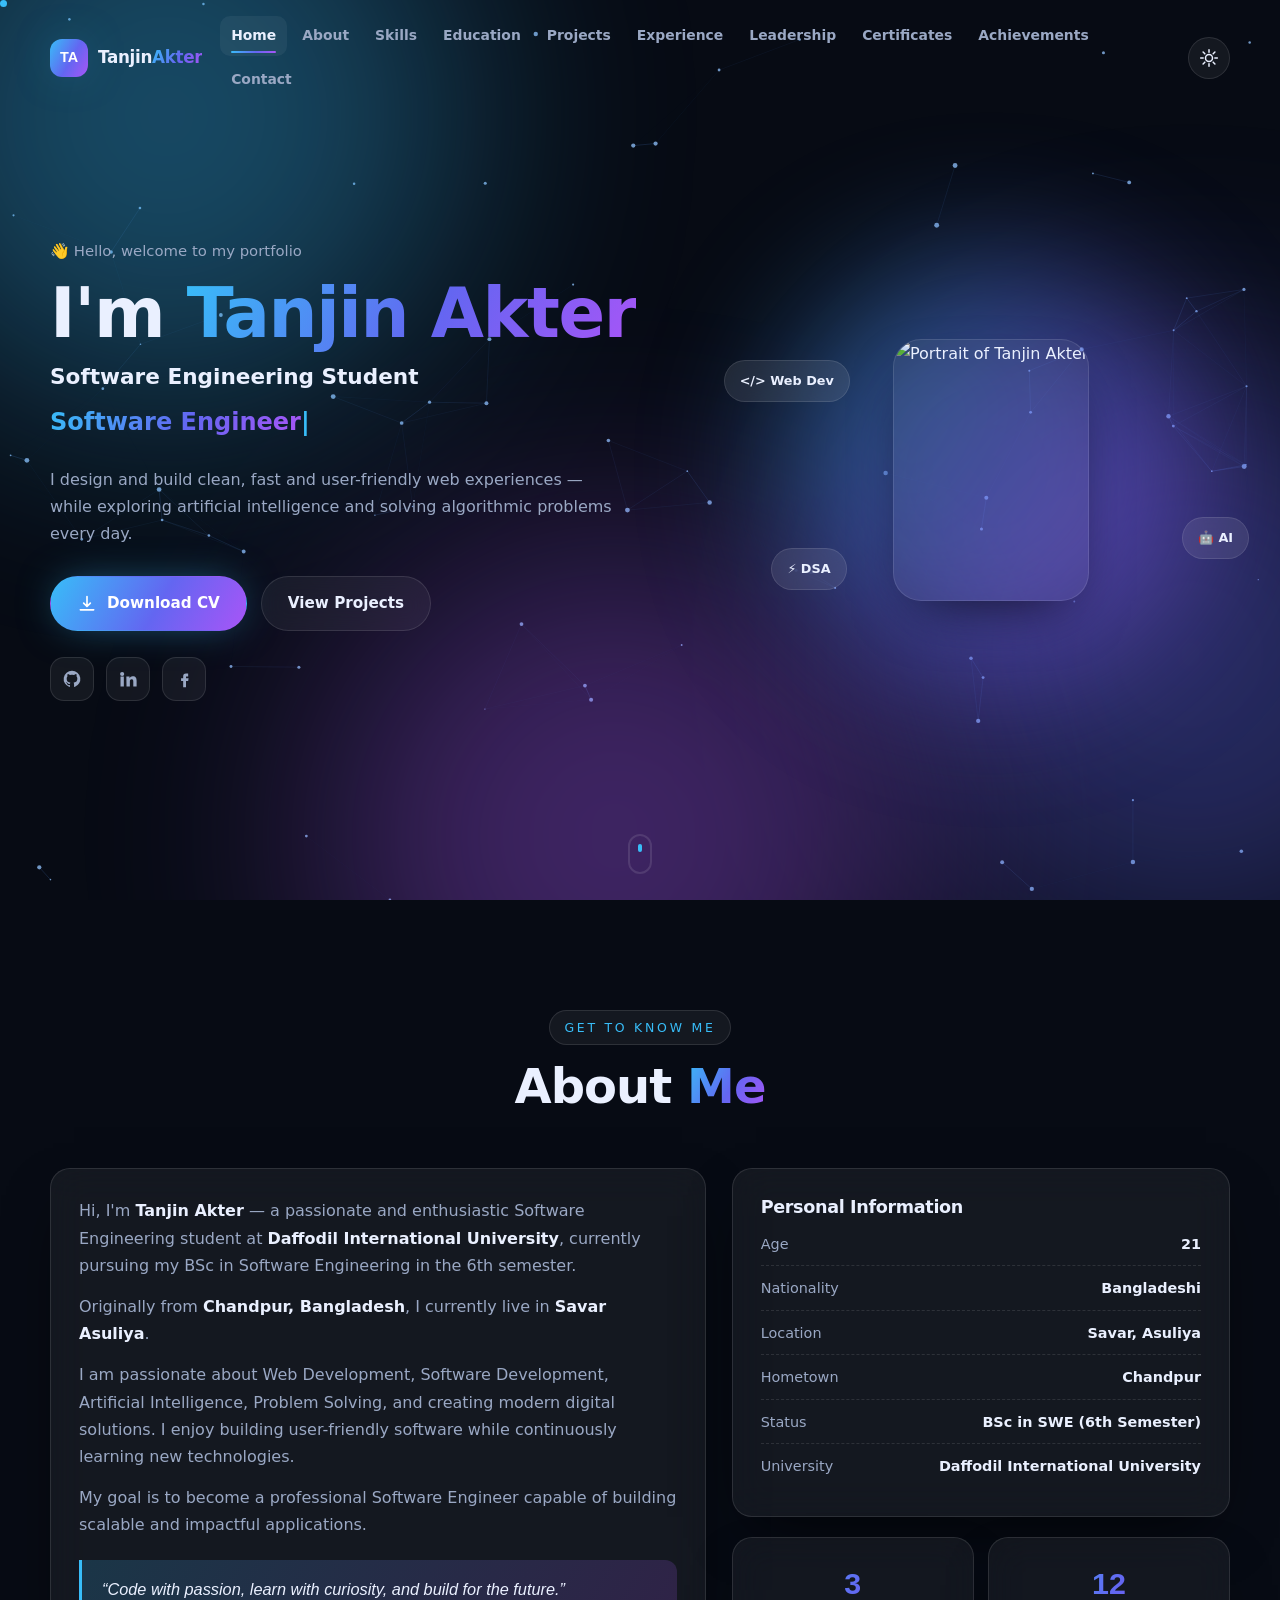
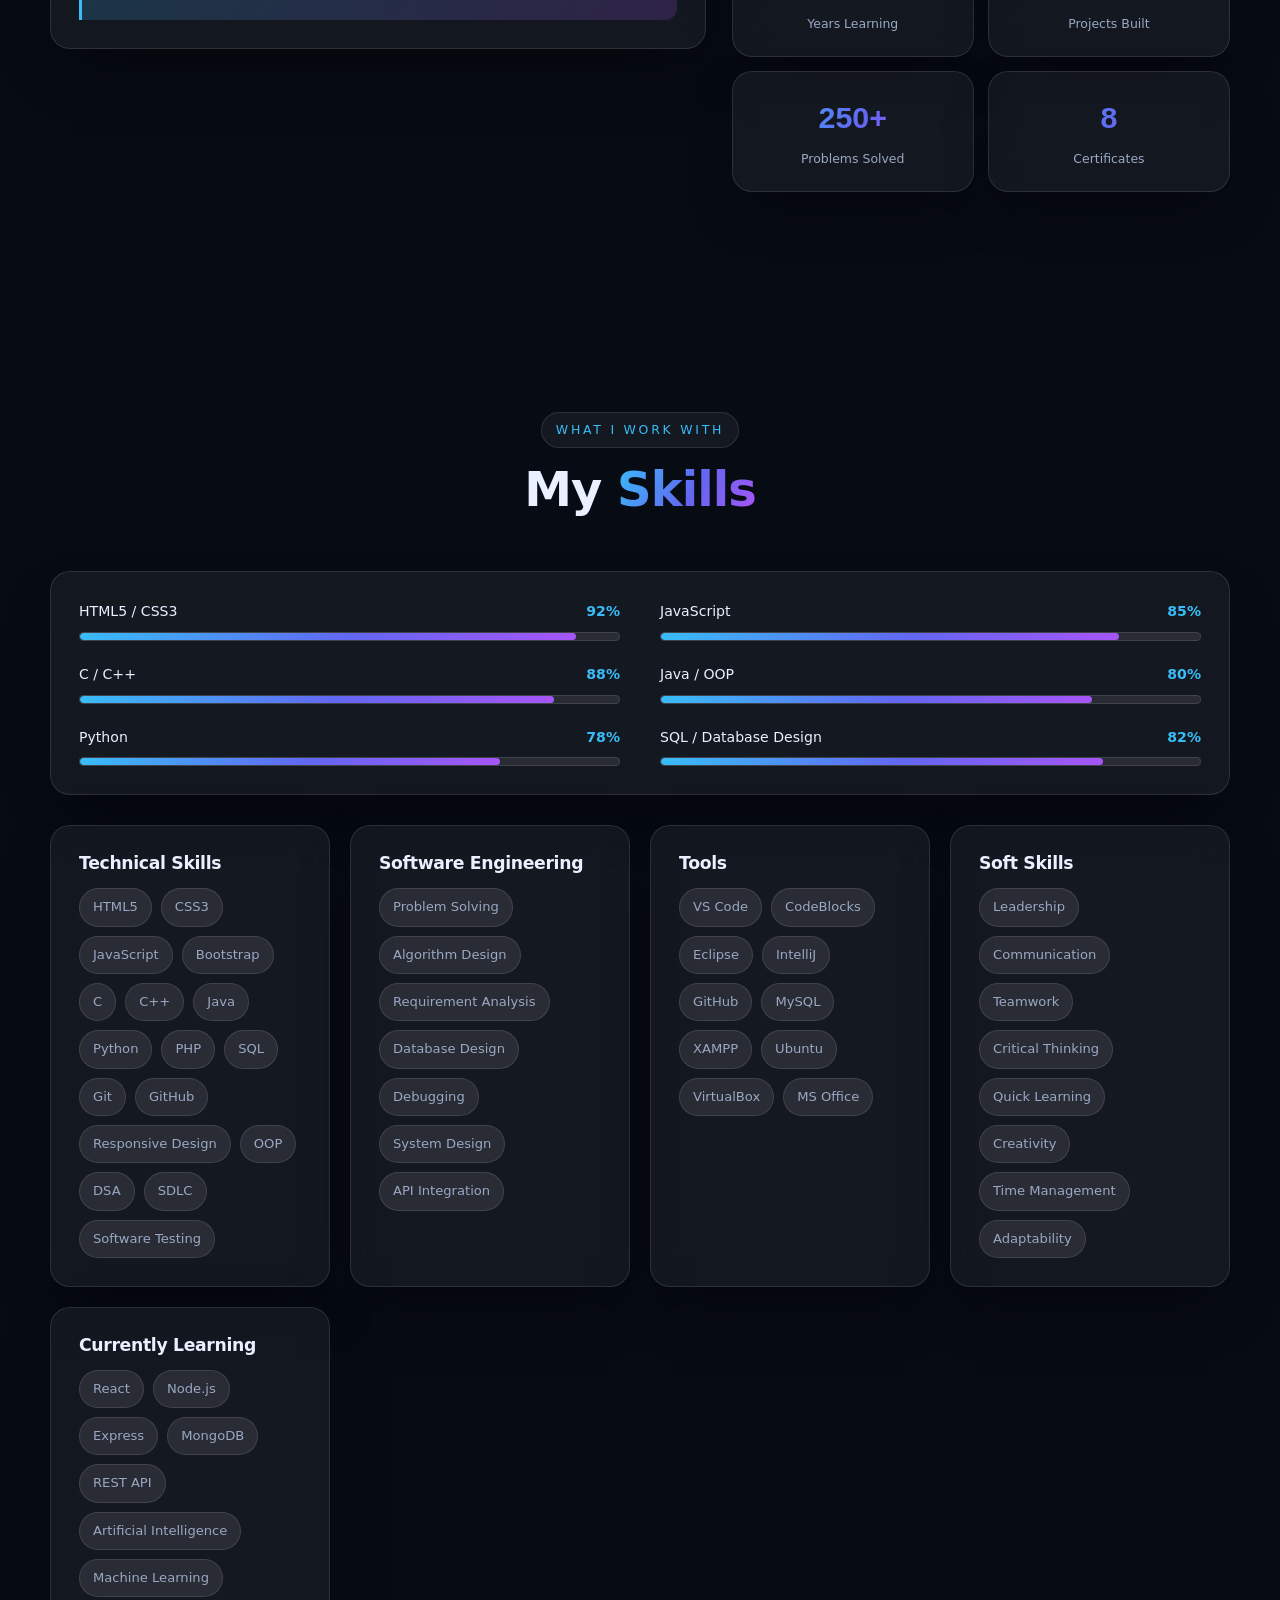
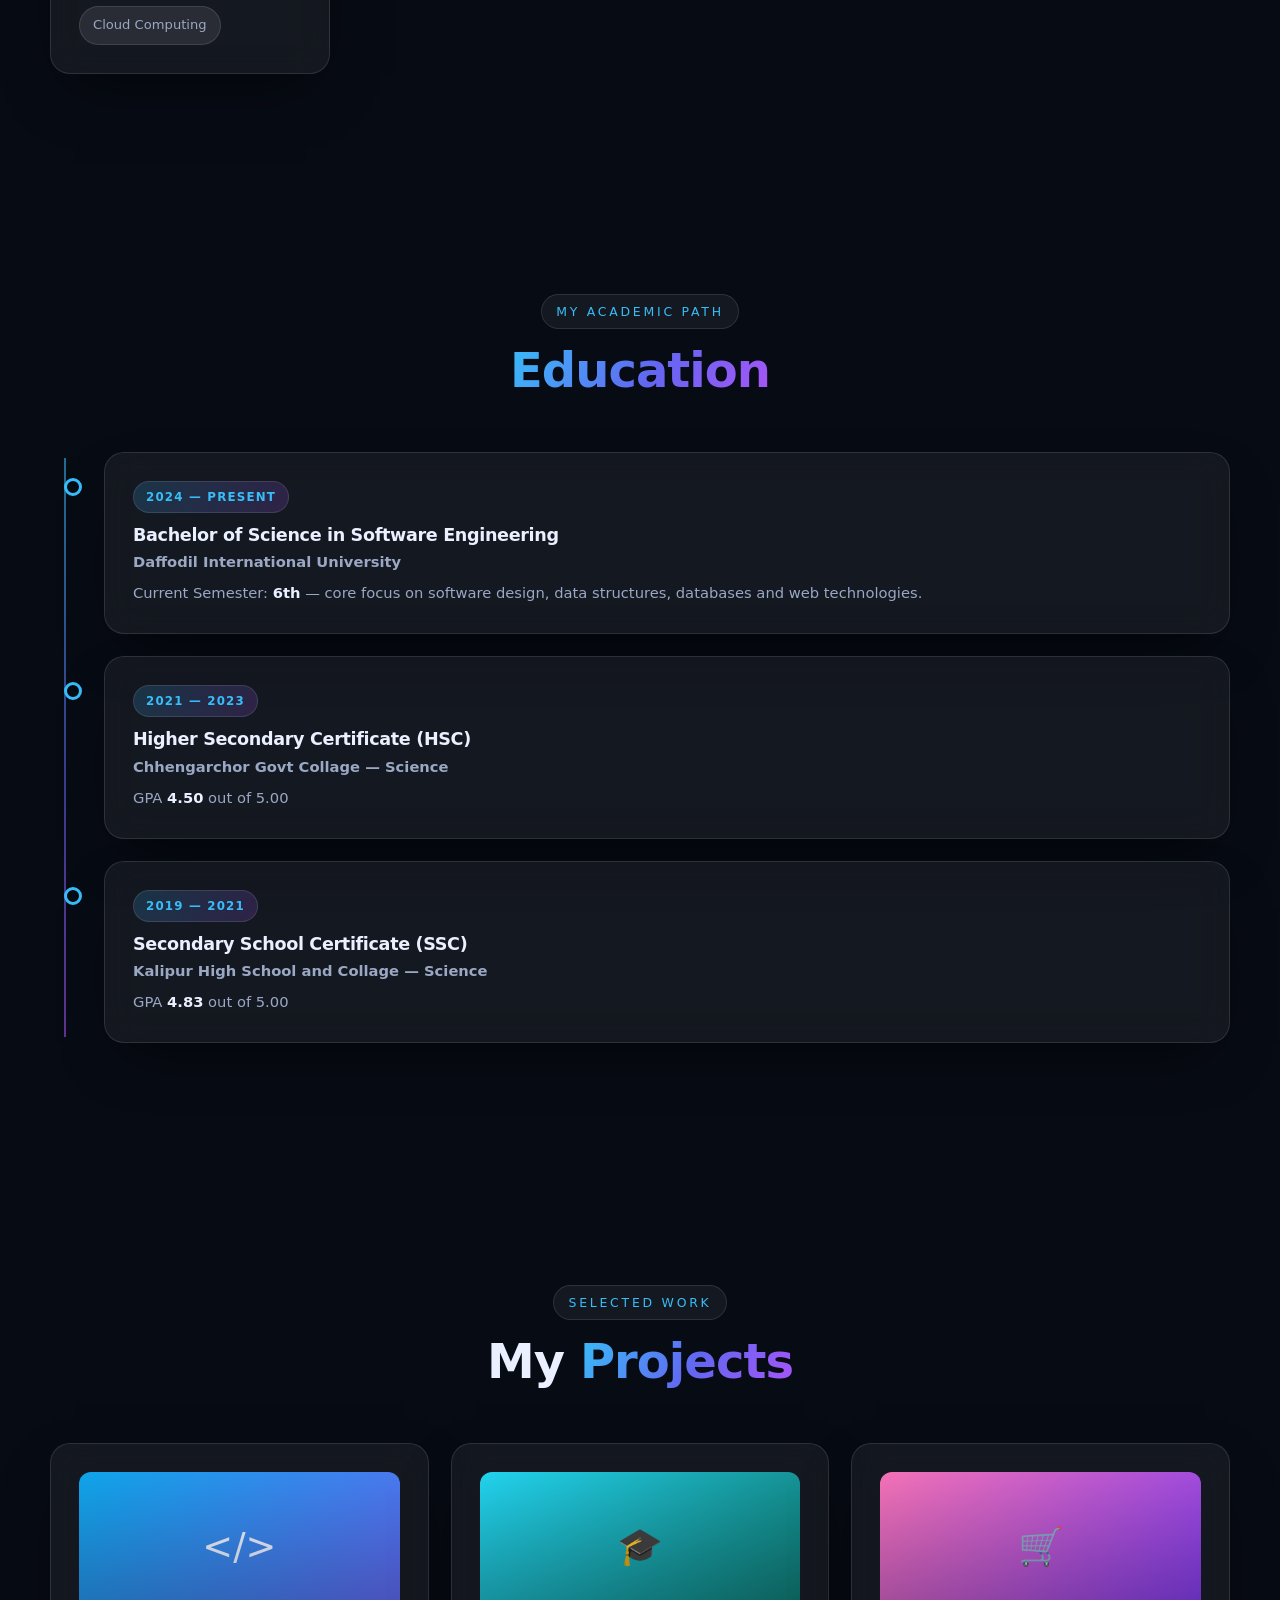
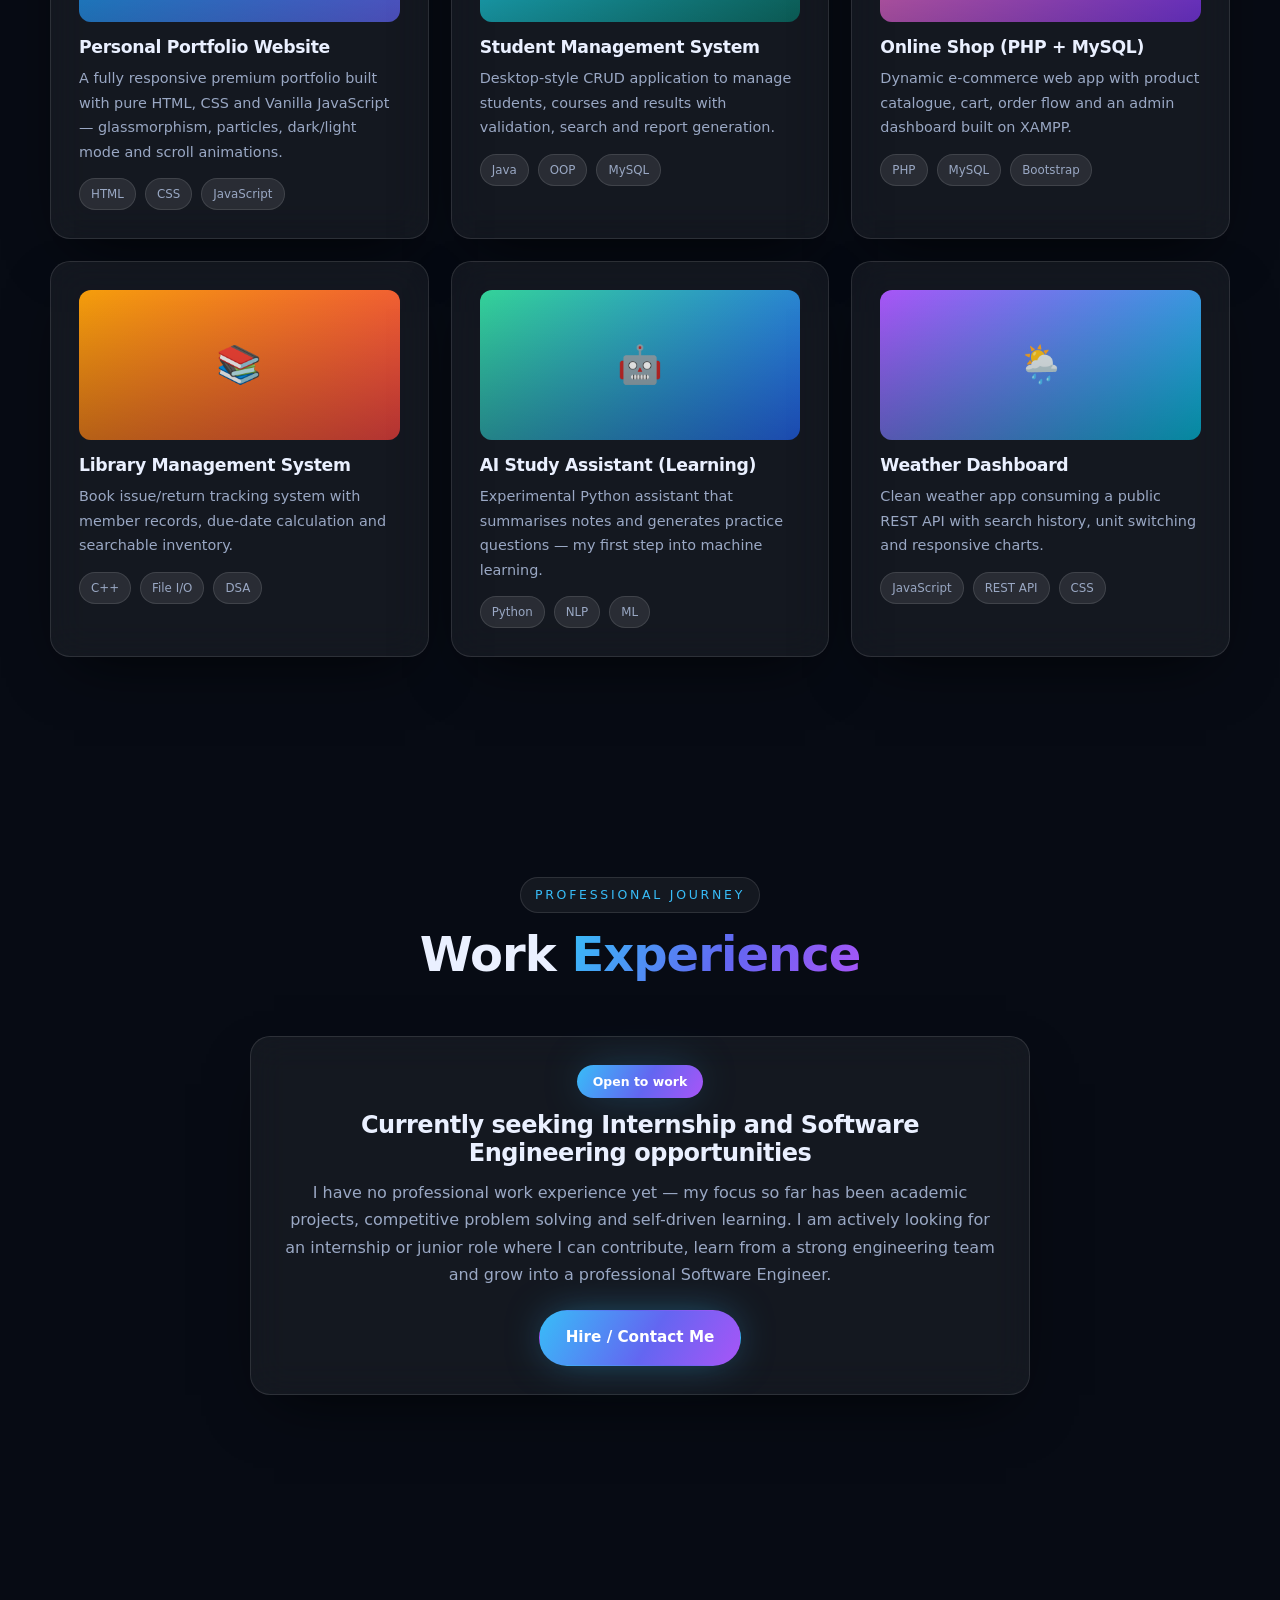
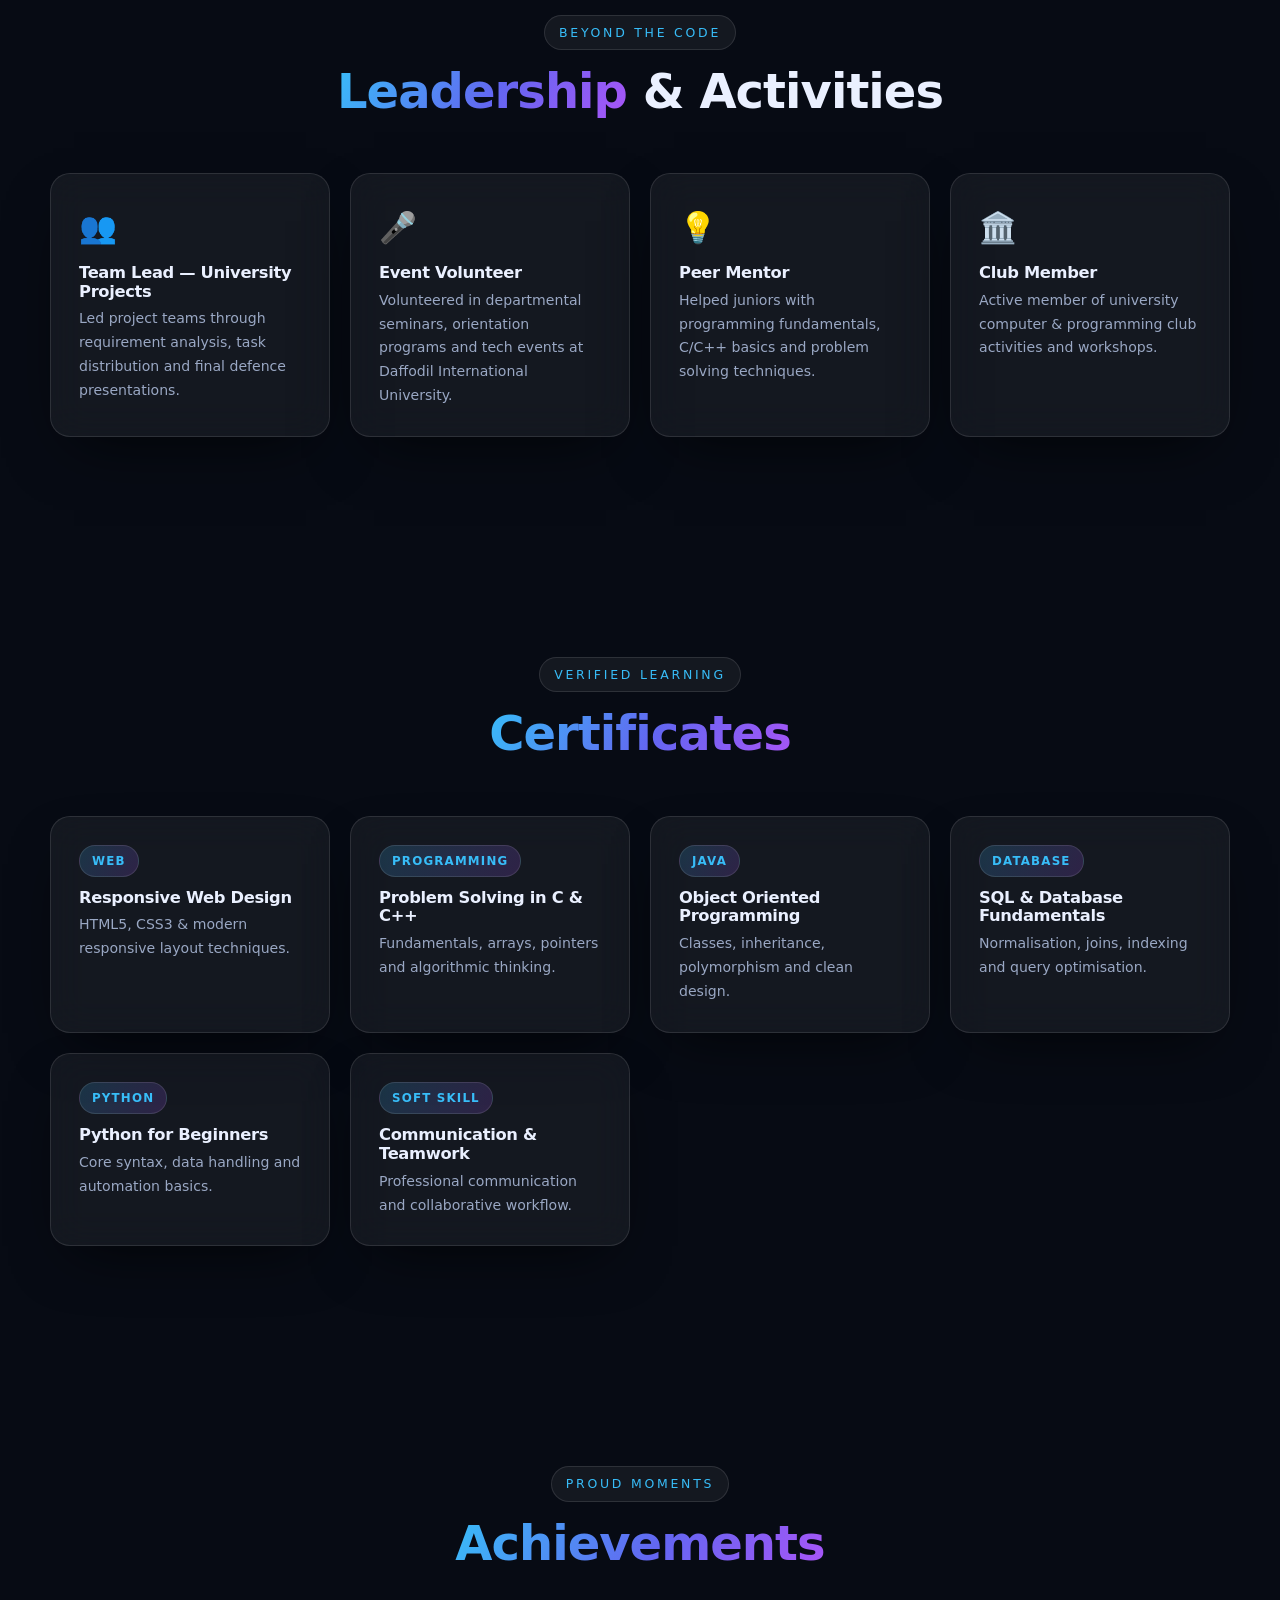
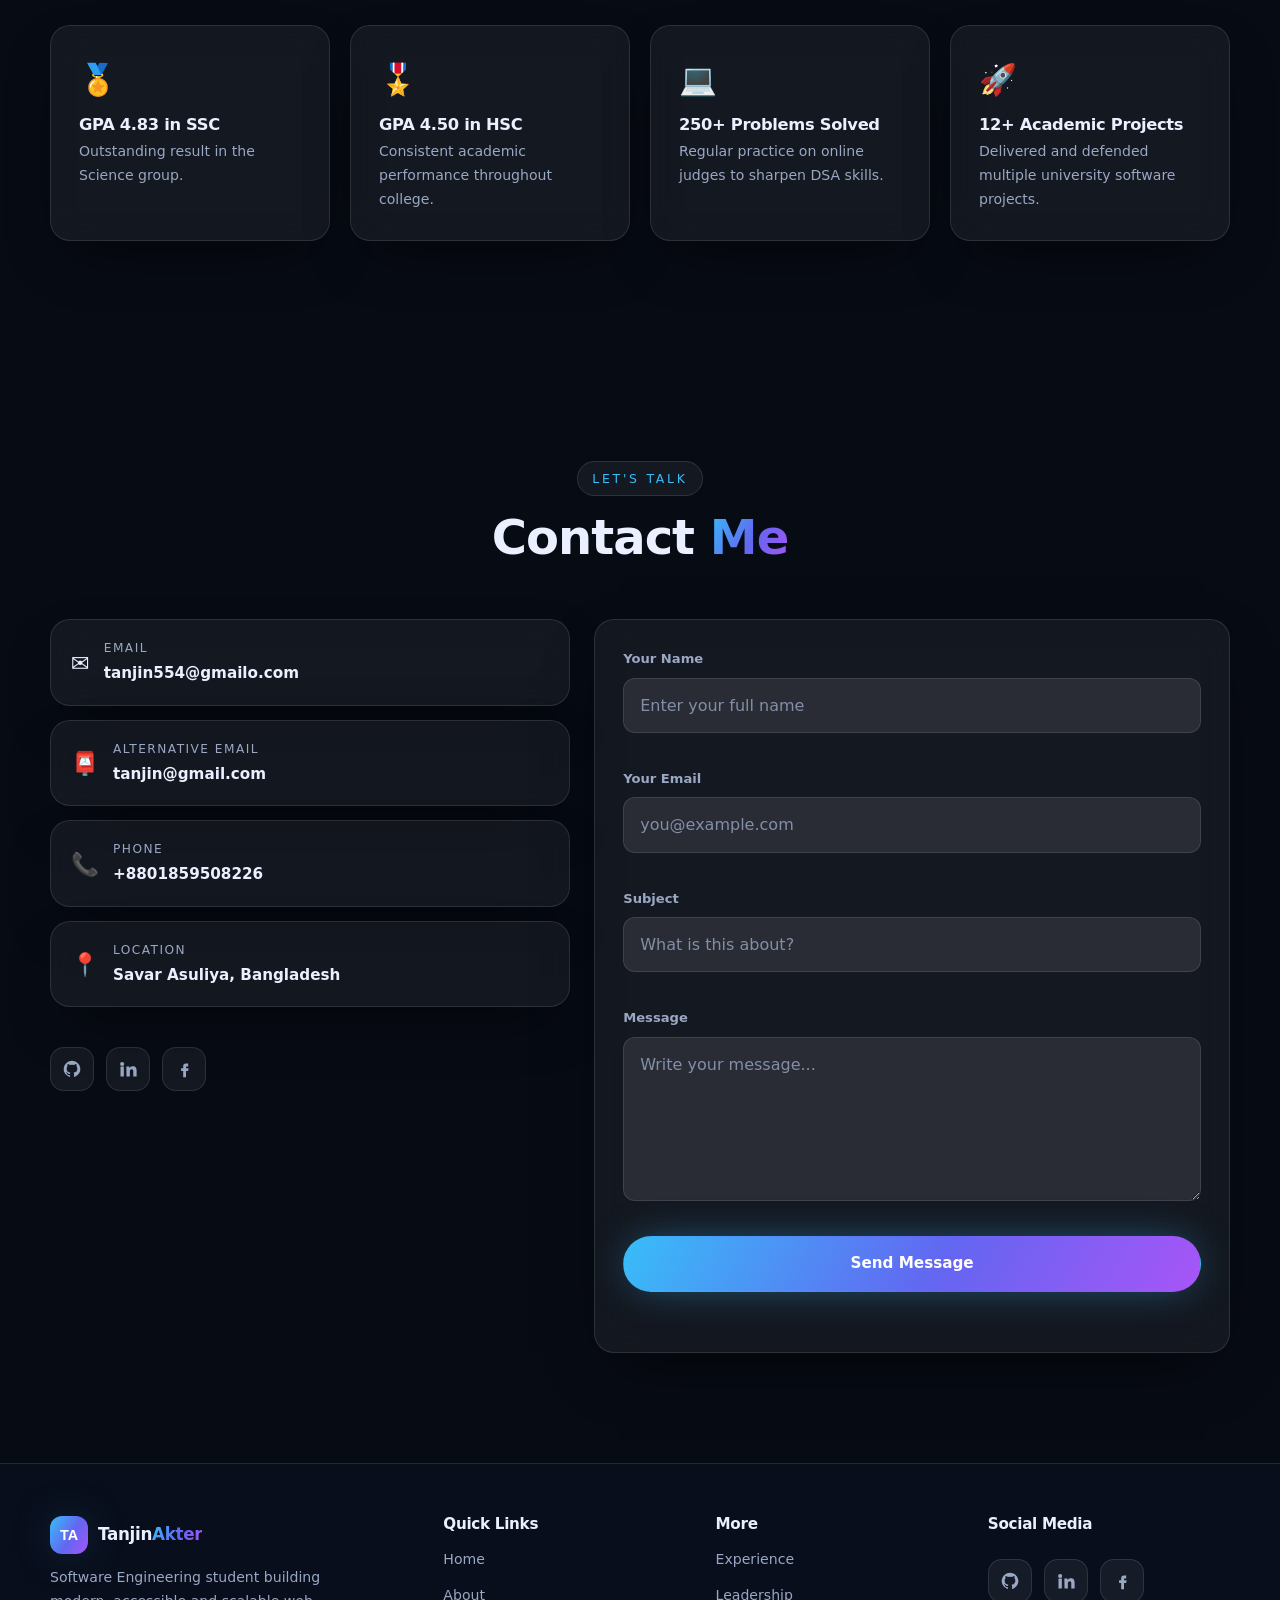
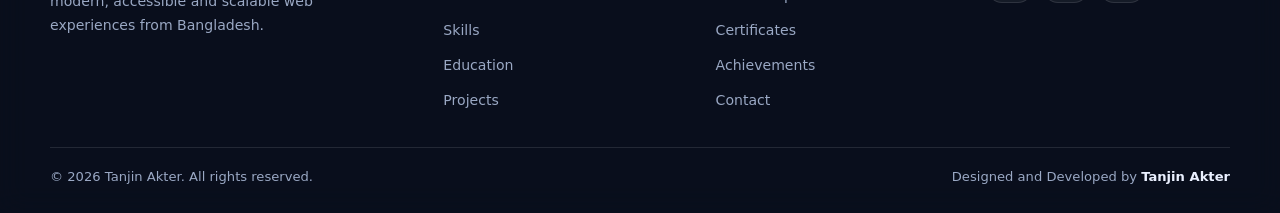
==== commit be8adf25: "Update index.html" ====
--- a/index.html
+++ b/index.html
@@ -20,7 +20,7 @@
   <meta property="og:type" content="website" />
   <meta property="og:title" content="Tanjin Akter — Software Engineering Student &amp; Web Developer" />
   <meta property="og:description" content="Premium portfolio of Tanjin Akter — web development, software engineering and AI enthusiast." />
-  <meta property="og:image" content="assets/images/profile.jpg" />
+  <meta property="og:image" content="assets/images/profile.jpeg" />
   <meta name="twitter:card" content="summary_large_image" />
   <meta name="twitter:title" content="Tanjin Akter — Software Engineering Student" />
   <meta name="twitter:description" content="Premium portfolio of Tanjin Akter — web development, software engineering and AI enthusiast." />
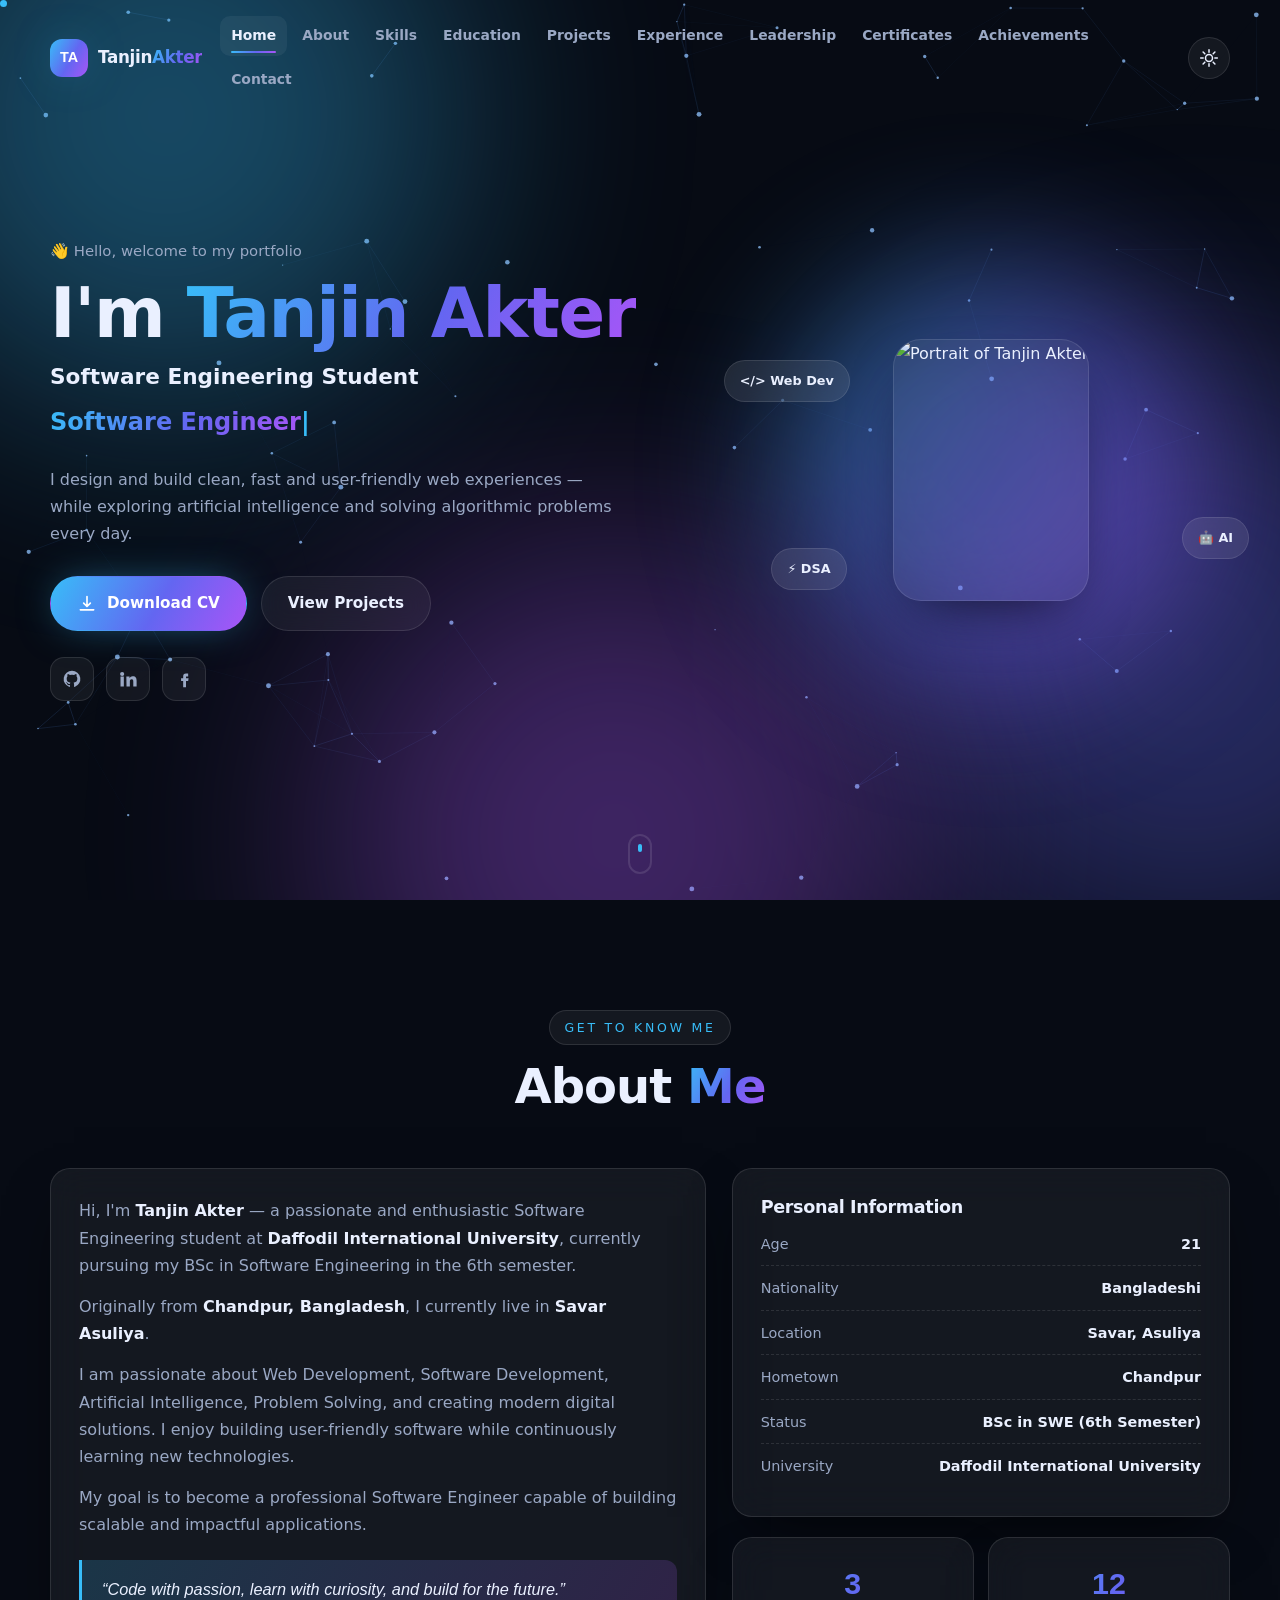
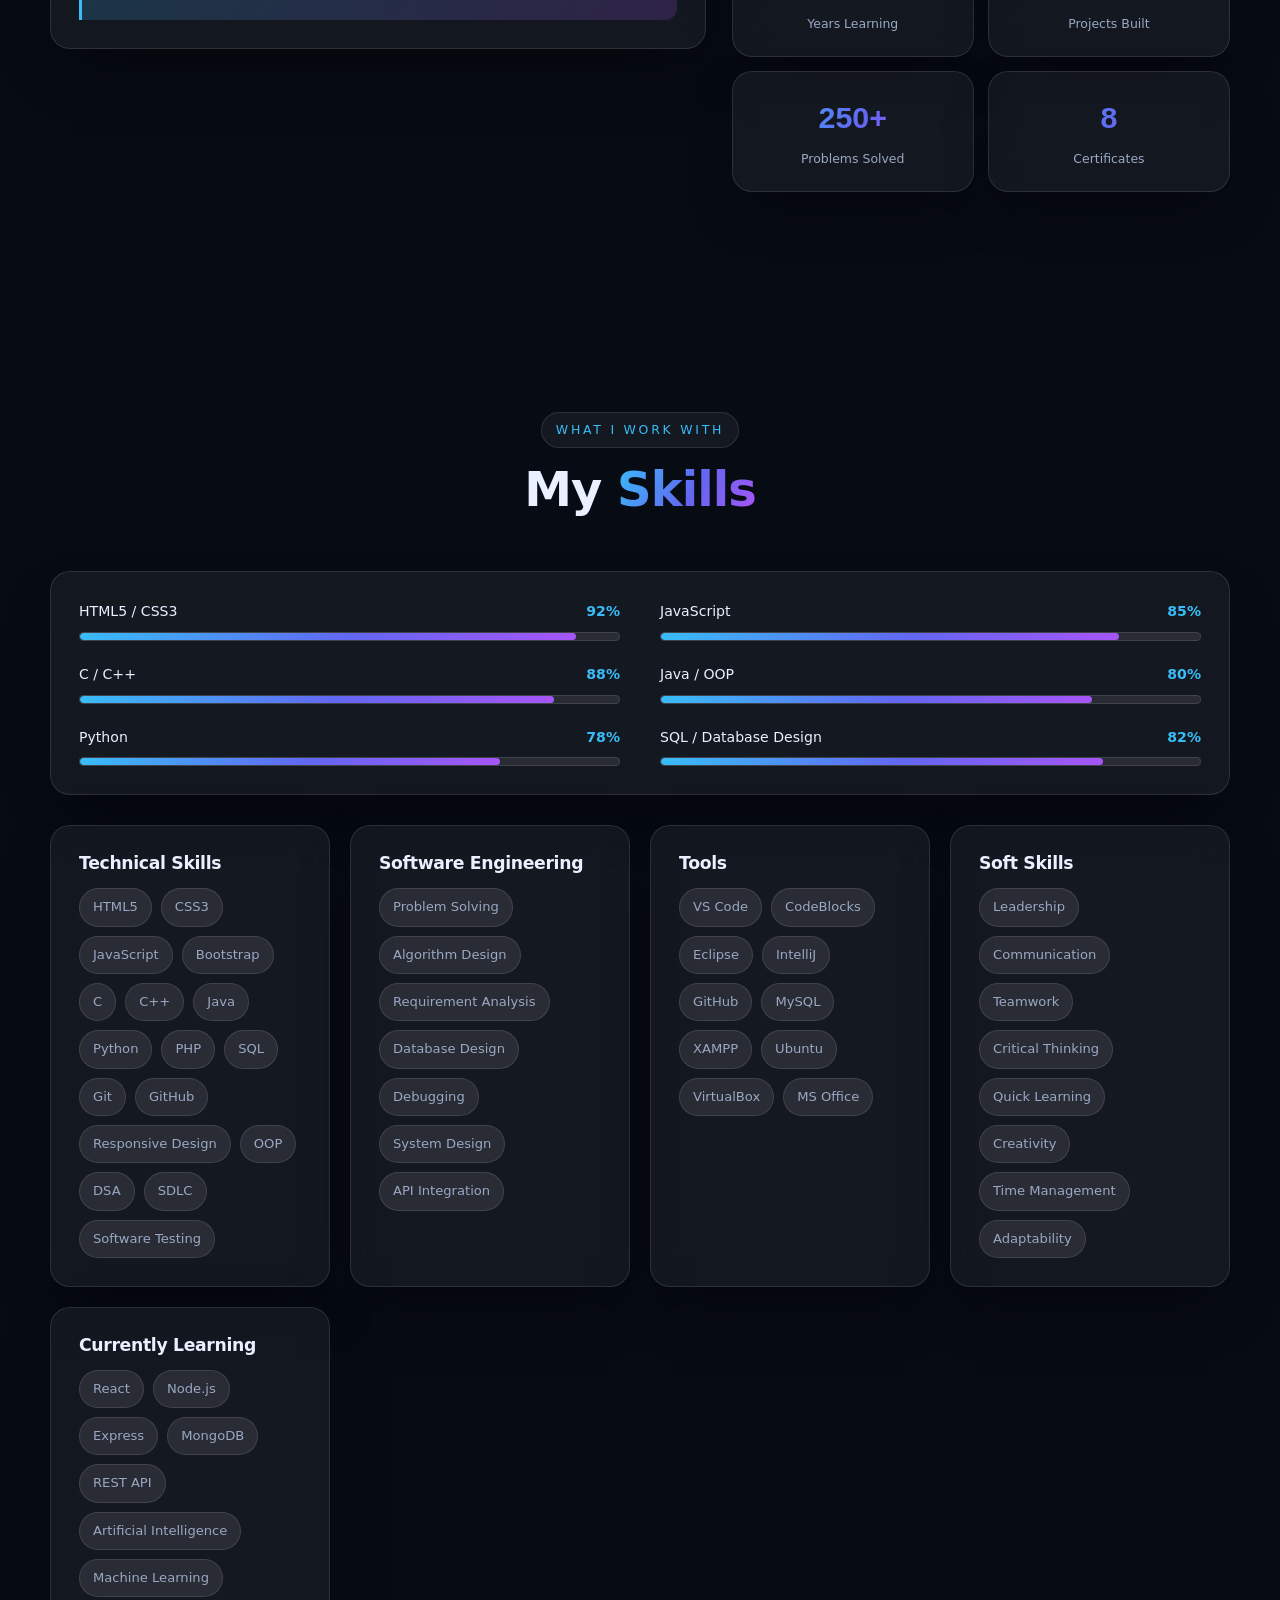
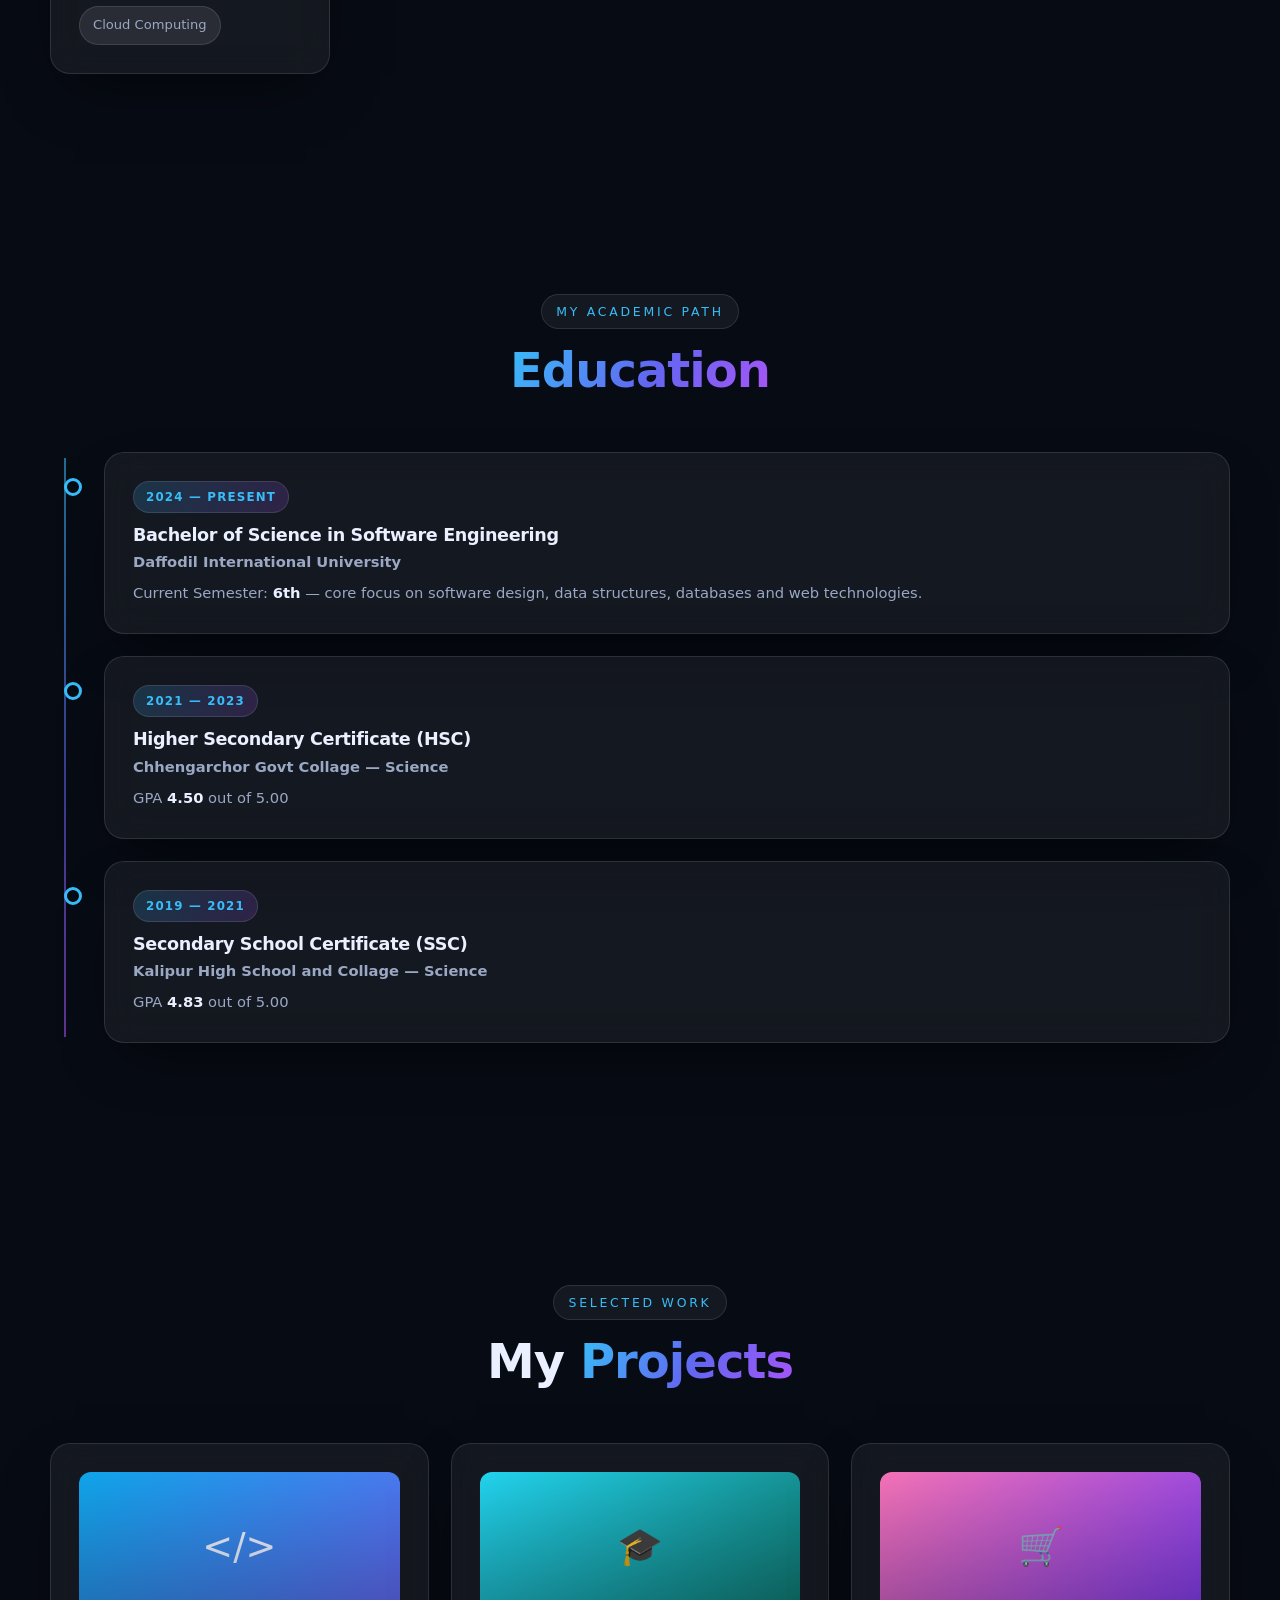
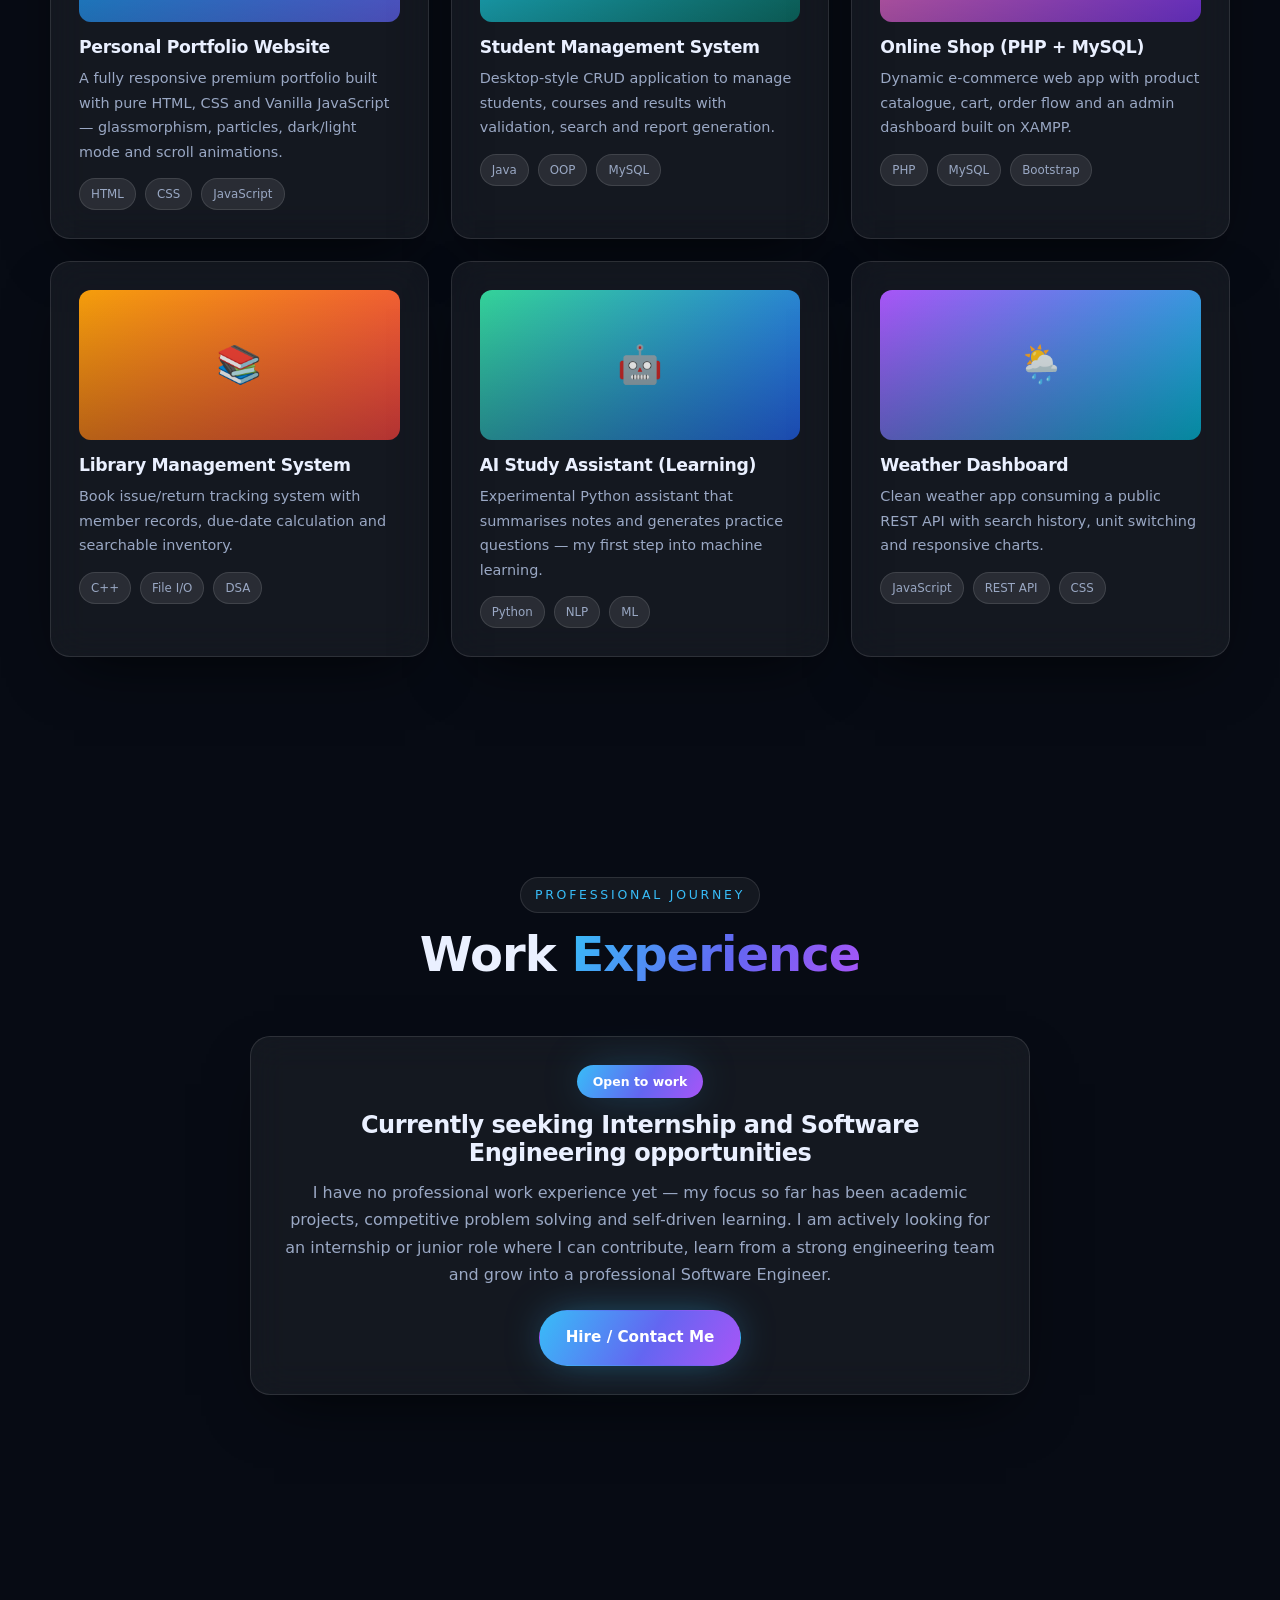
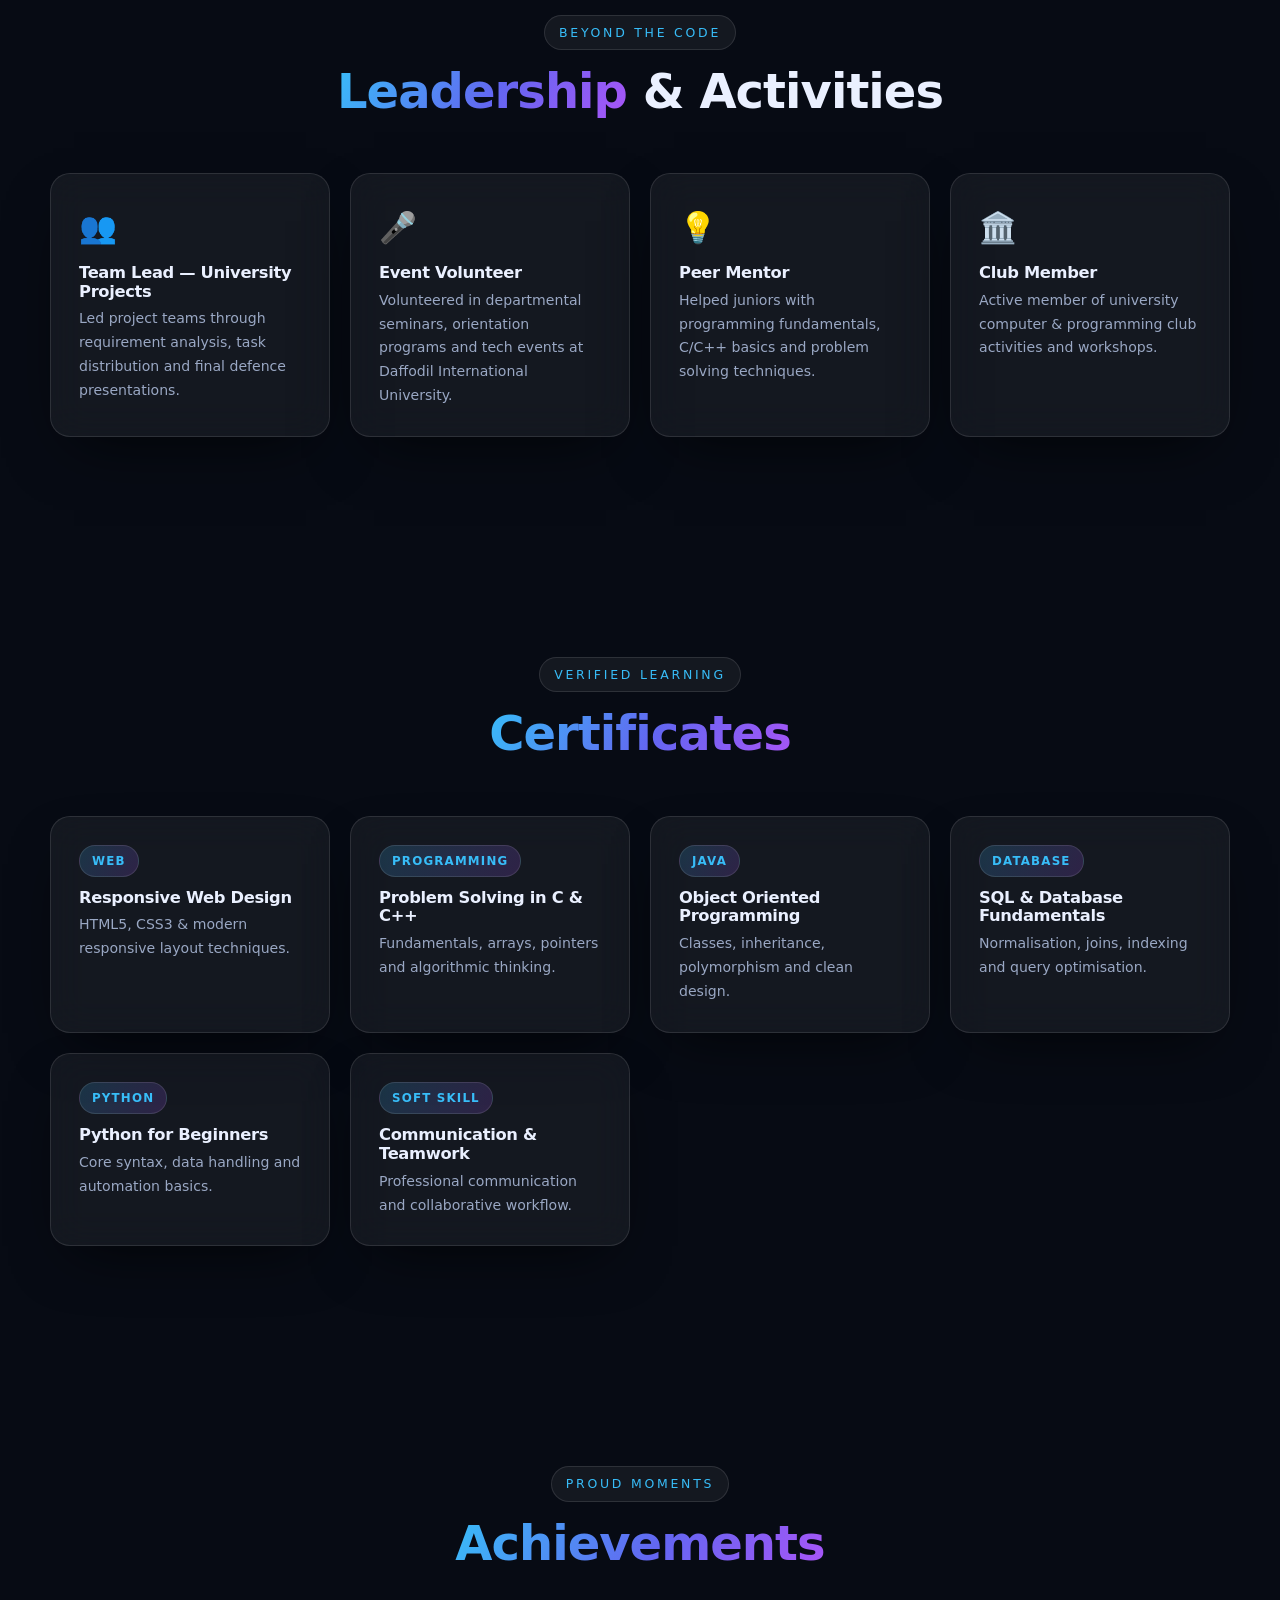
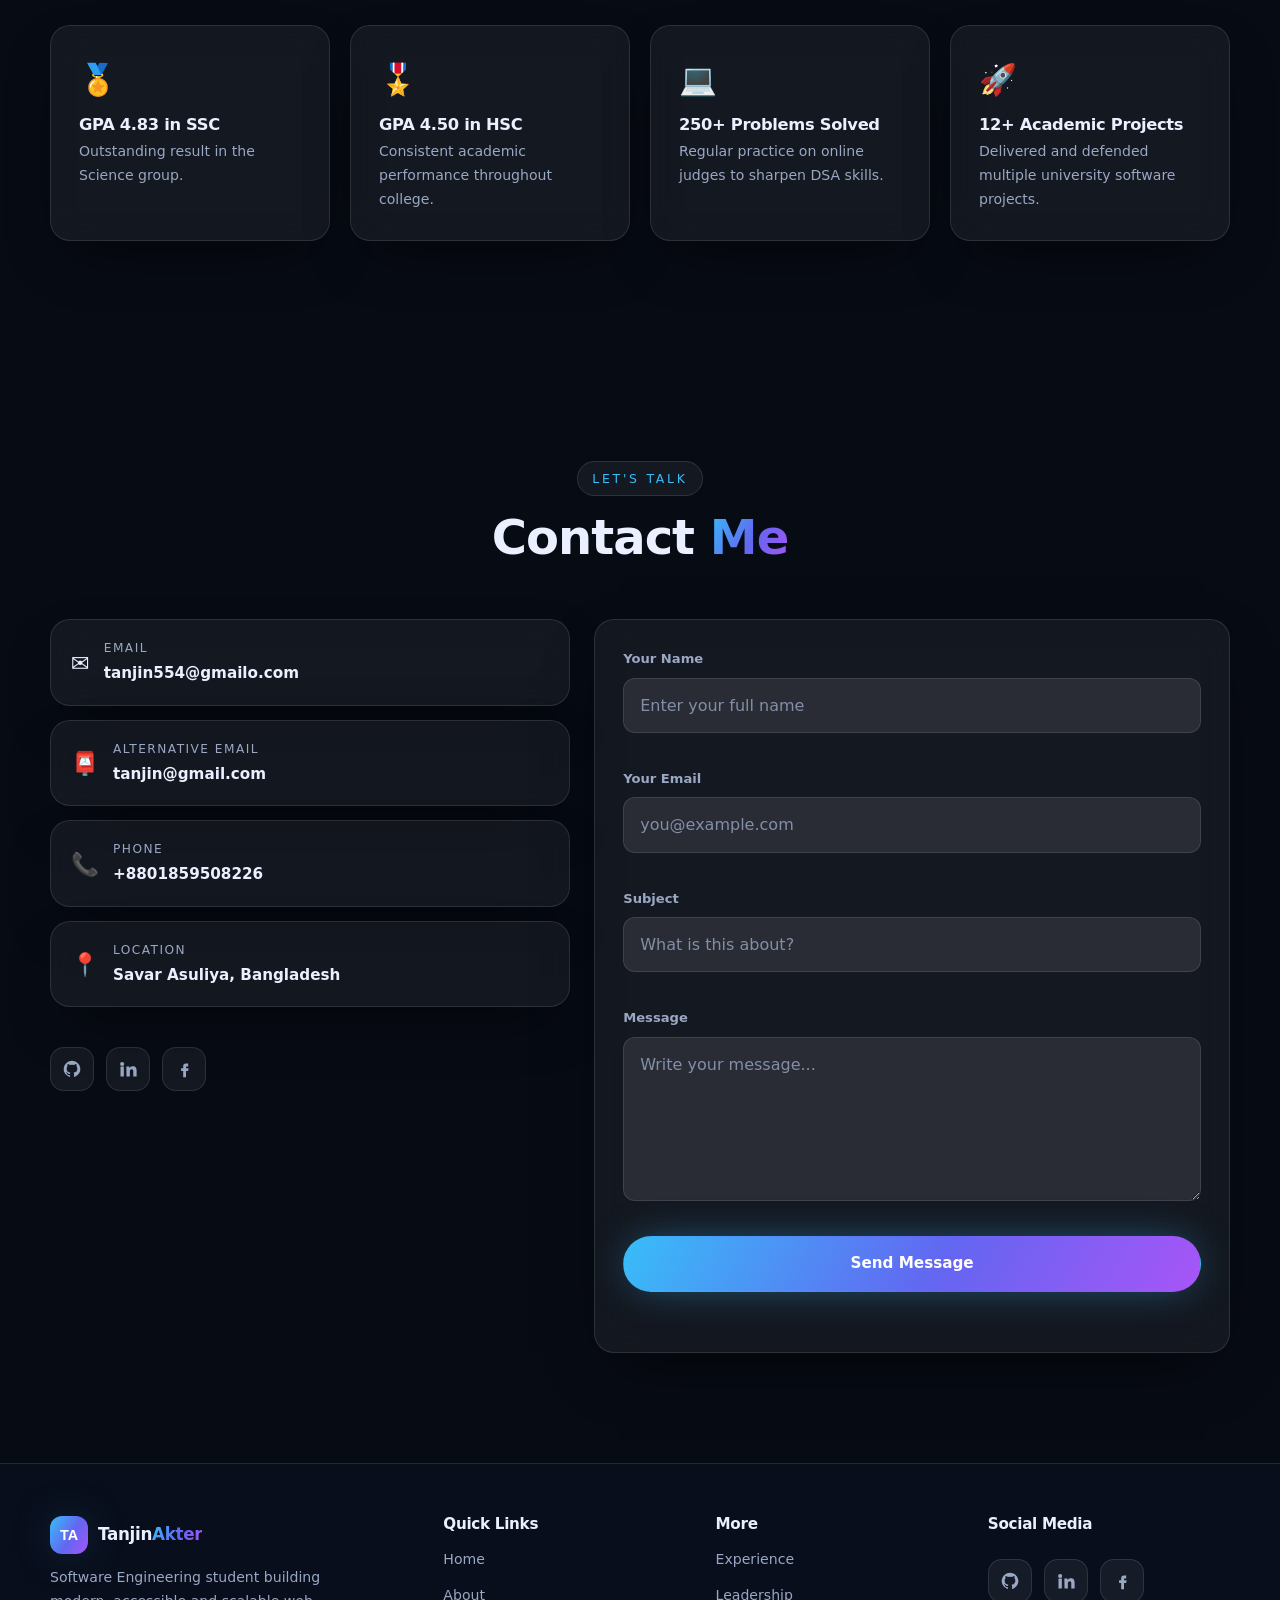
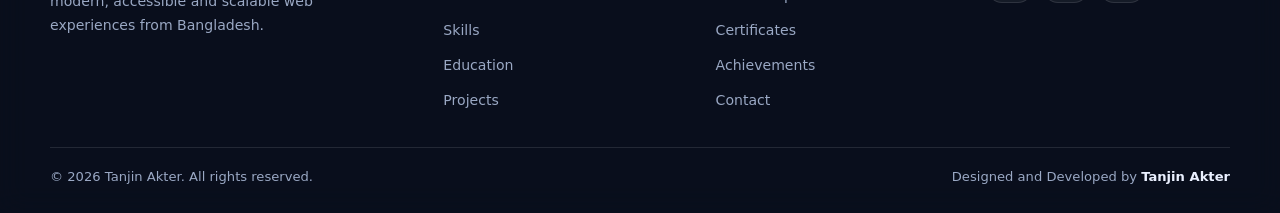
==== commit 792932ca: "Update index.html" ====
--- a/index.html
+++ b/index.html
@@ -20,7 +20,7 @@
   <meta property="og:type" content="website" />
   <meta property="og:title" content="Tanjin Akter — Software Engineering Student &amp; Web Developer" />
   <meta property="og:description" content="Premium portfolio of Tanjin Akter — web development, software engineering and AI enthusiast." />
-  <meta property="og:image" content="assets/images/profile.jpeg" />
+  <meta property="og:image" content="profile.jpg" />
   <meta name="twitter:card" content="summary_large_image" />
   <meta name="twitter:title" content="Tanjin Akter — Software Engineering Student" />
   <meta name="twitter:description" content="Premium portfolio of Tanjin Akter — web development, software engineering and AI enthusiast." />
@@ -138,7 +138,7 @@
         <div class="hero__photo reveal">
           <div class="photo-glow"></div>
           <div class="photo-frame tilt">
-            <img src="assets/images/profile.jpeg" alt="Portrait of Tanjin Akter" width="520" height="693" />
+            <img src="assets/images/profile.jpg" alt="Portrait of Tanjin Akter" width="520" height="693" />
           </div>
           <div class="float-chip chip1">&lt;/&gt; Web Dev</div>
           <div class="float-chip chip2">🤖 AI</div>
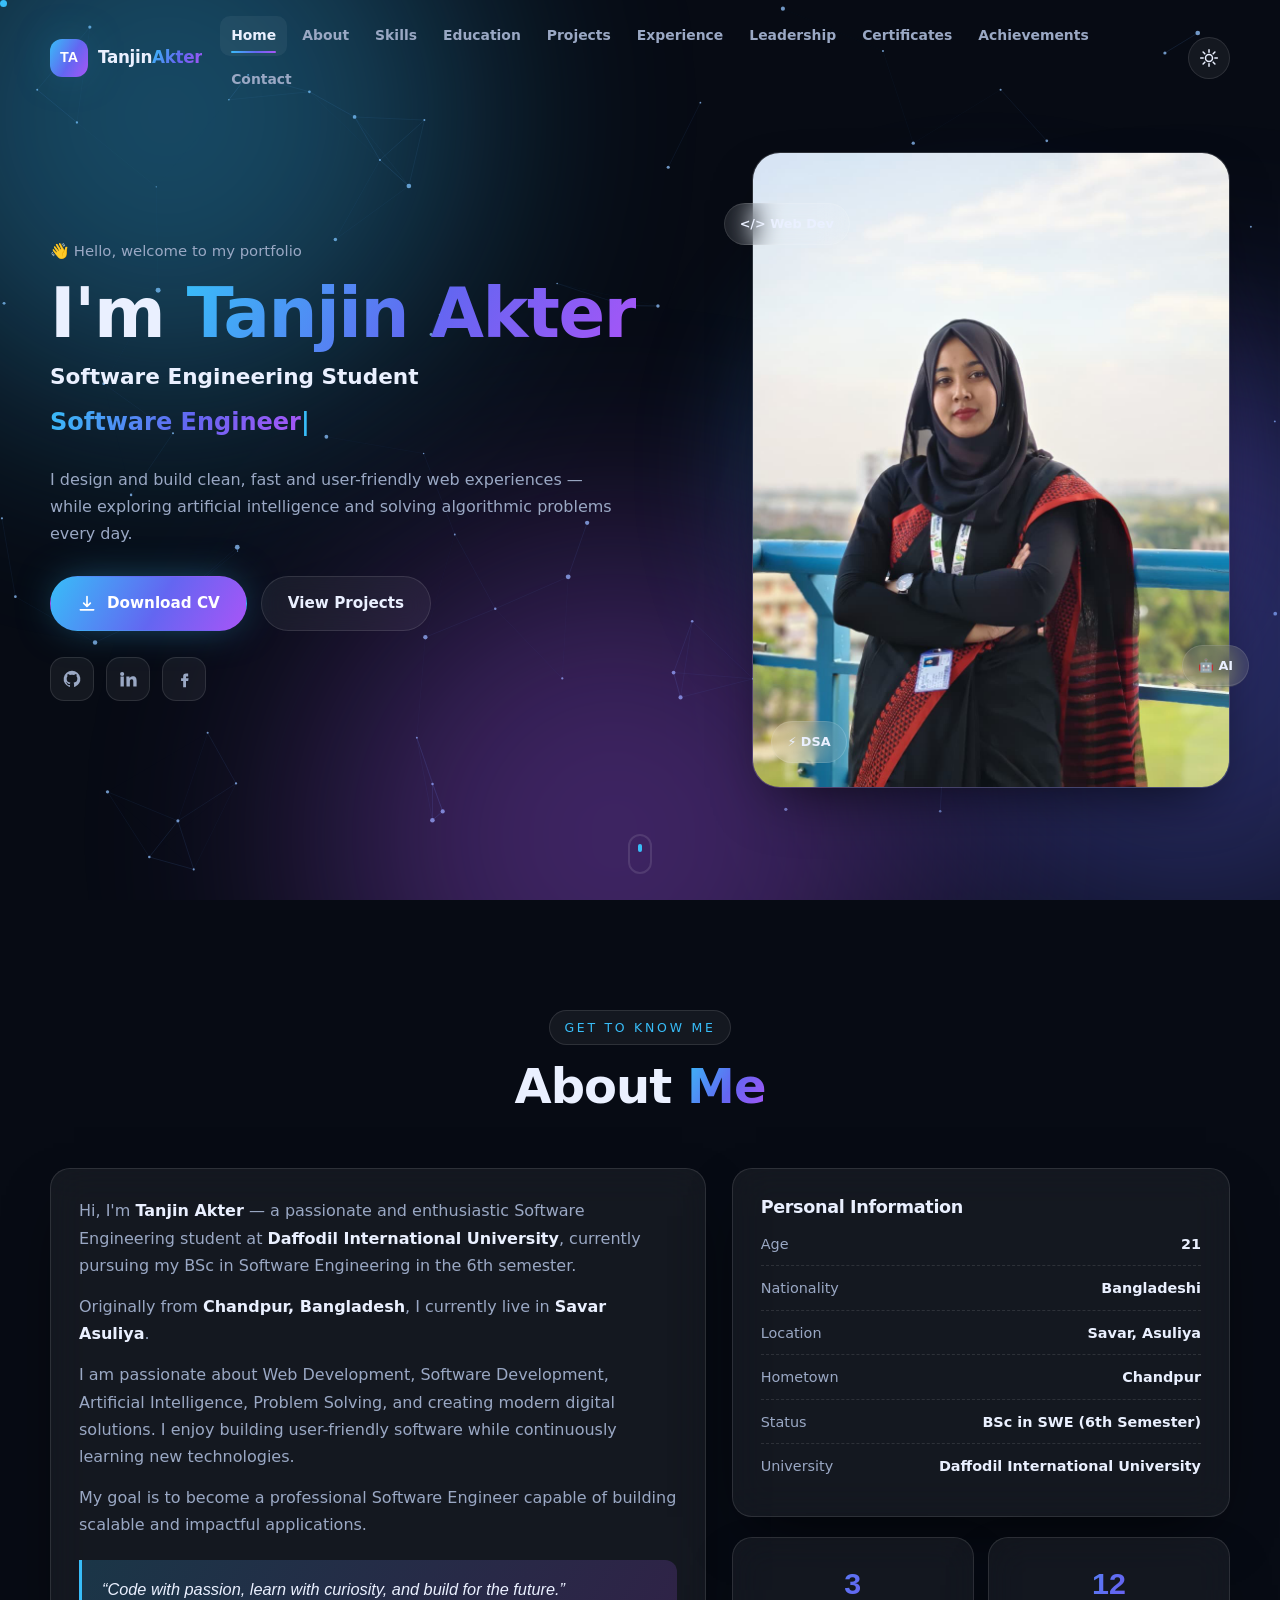
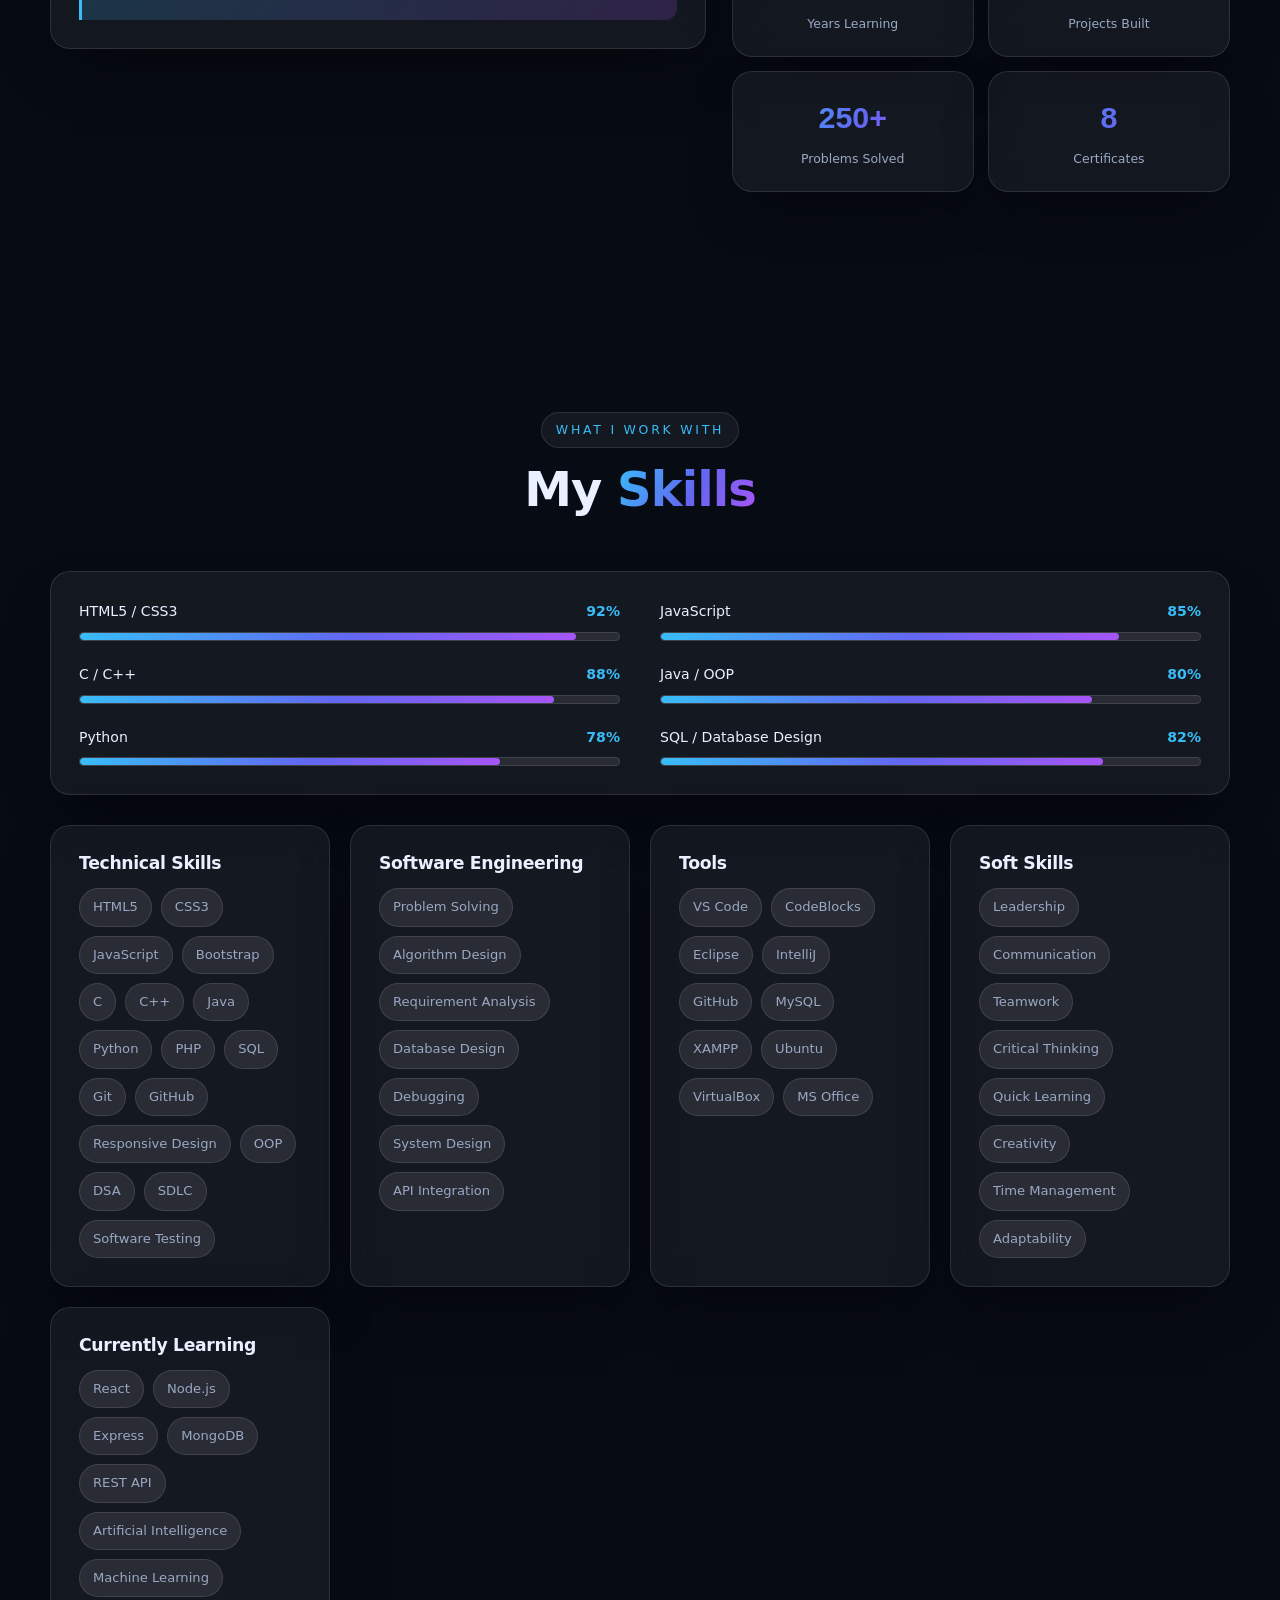
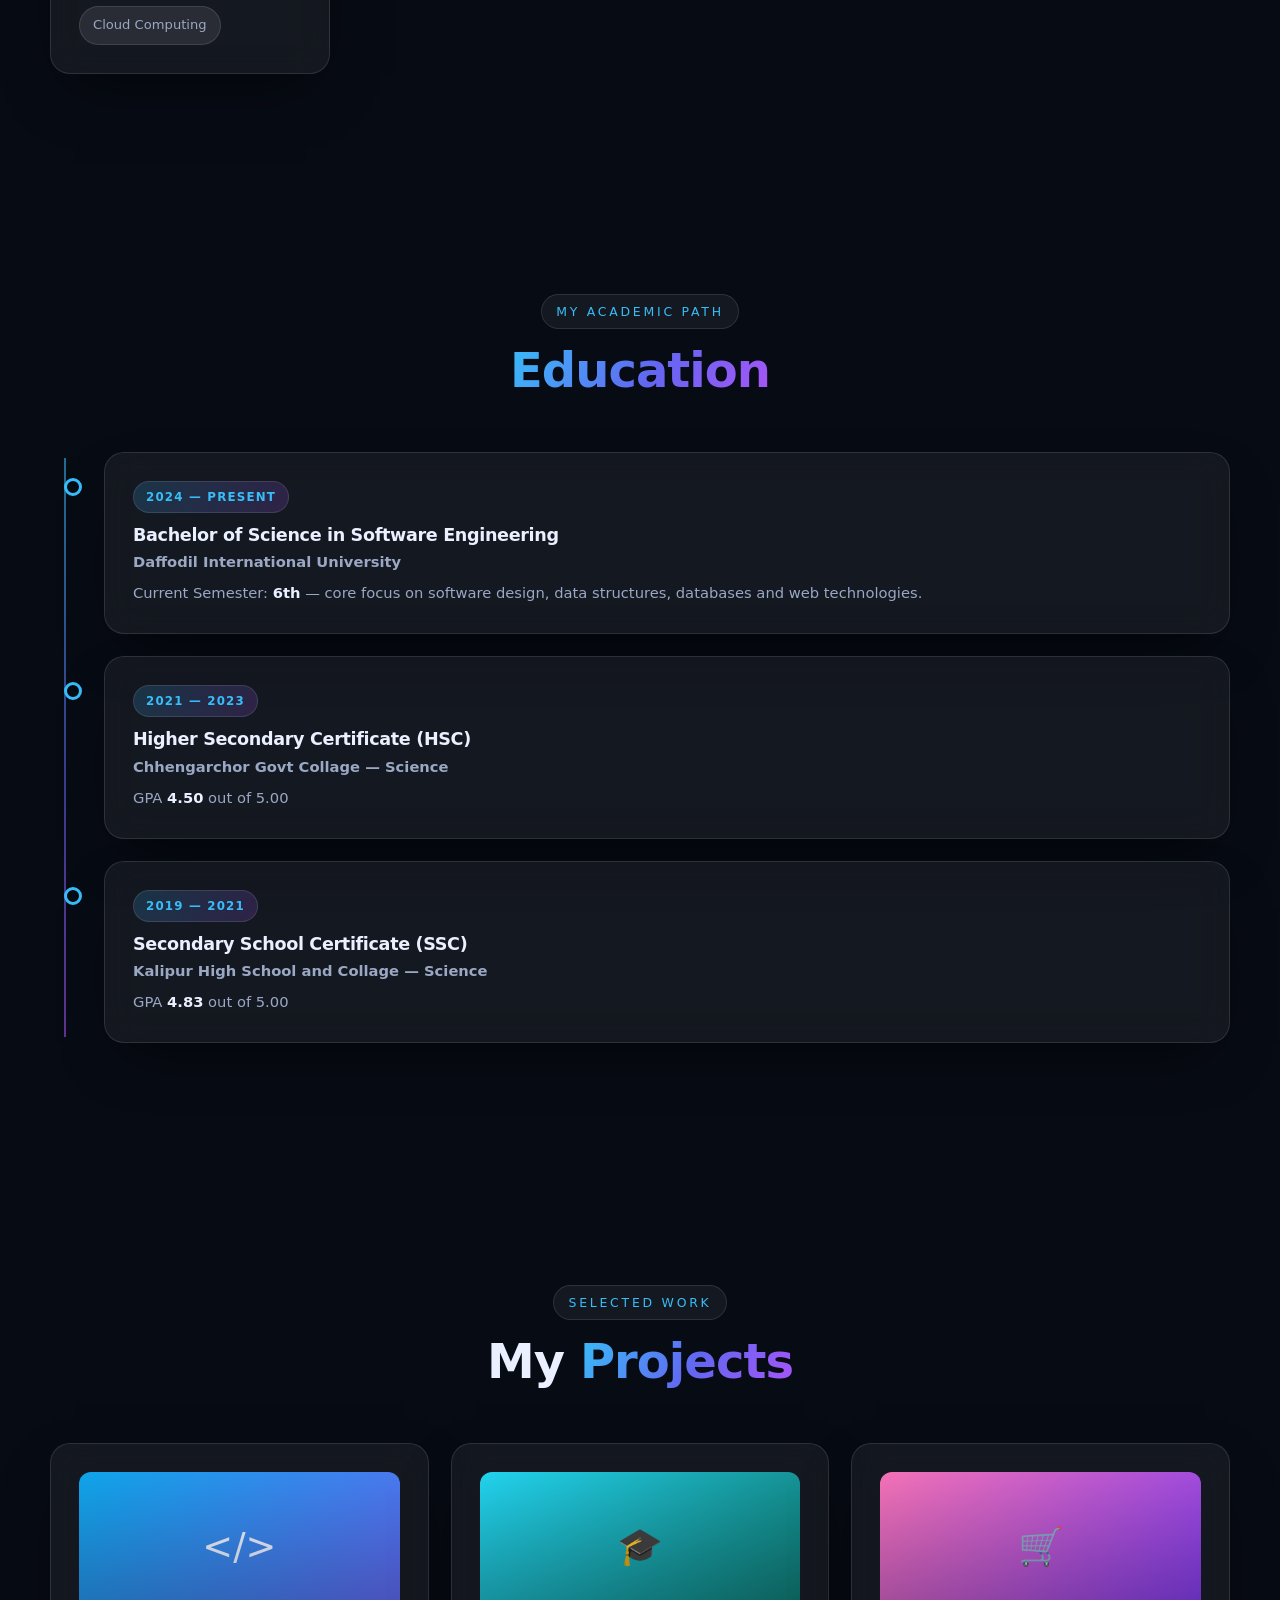
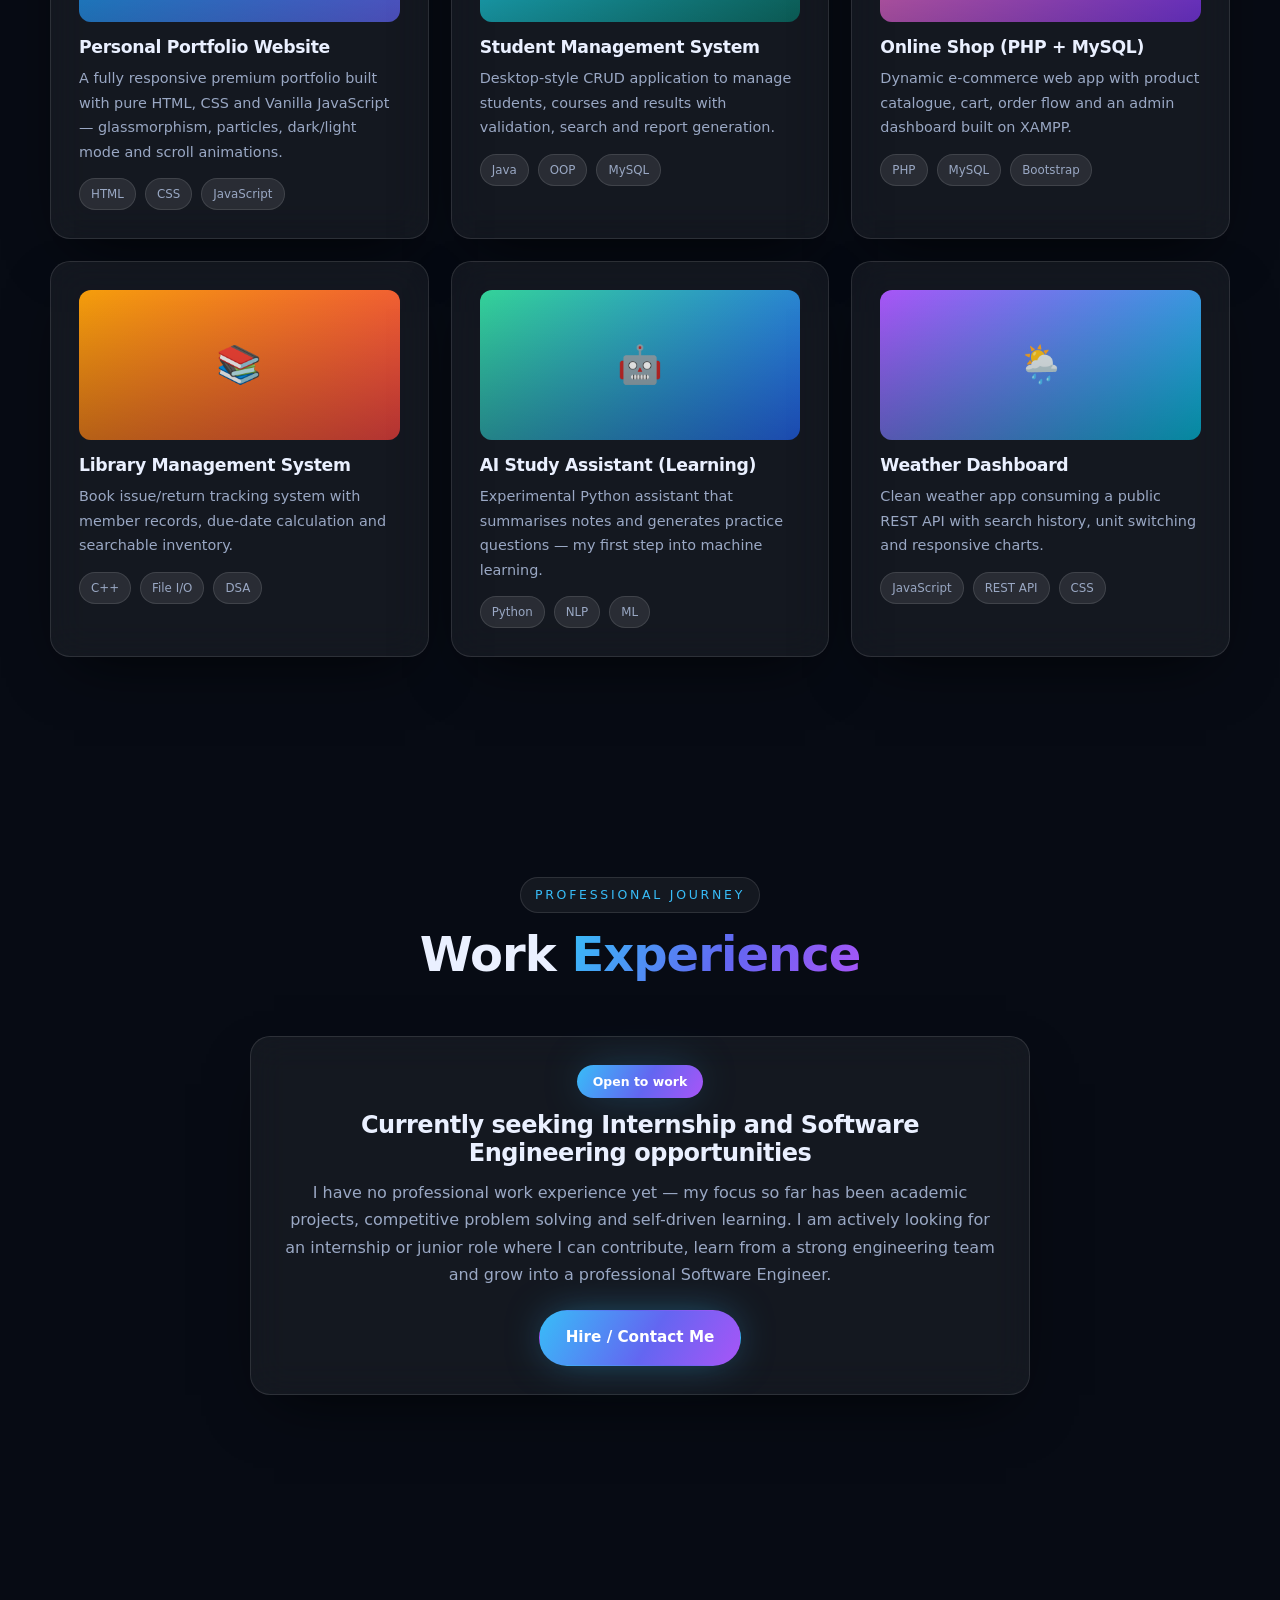
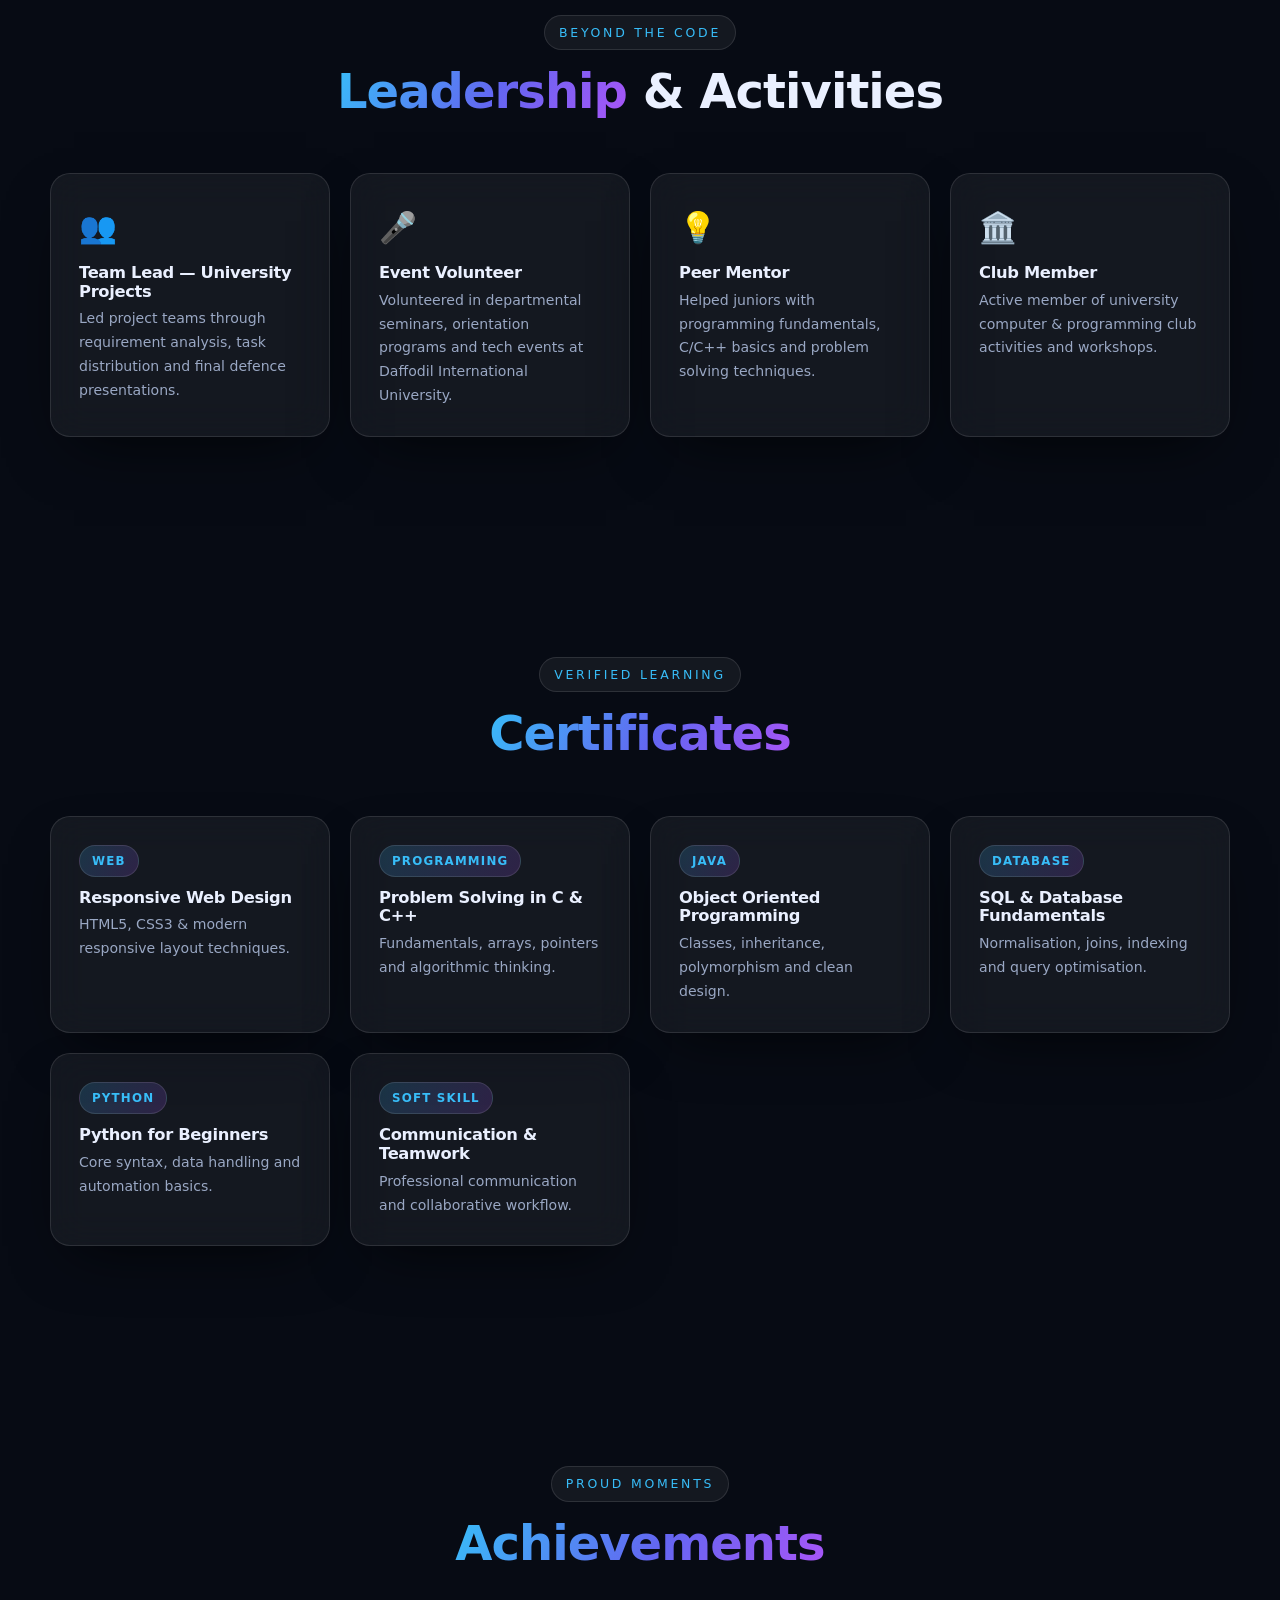
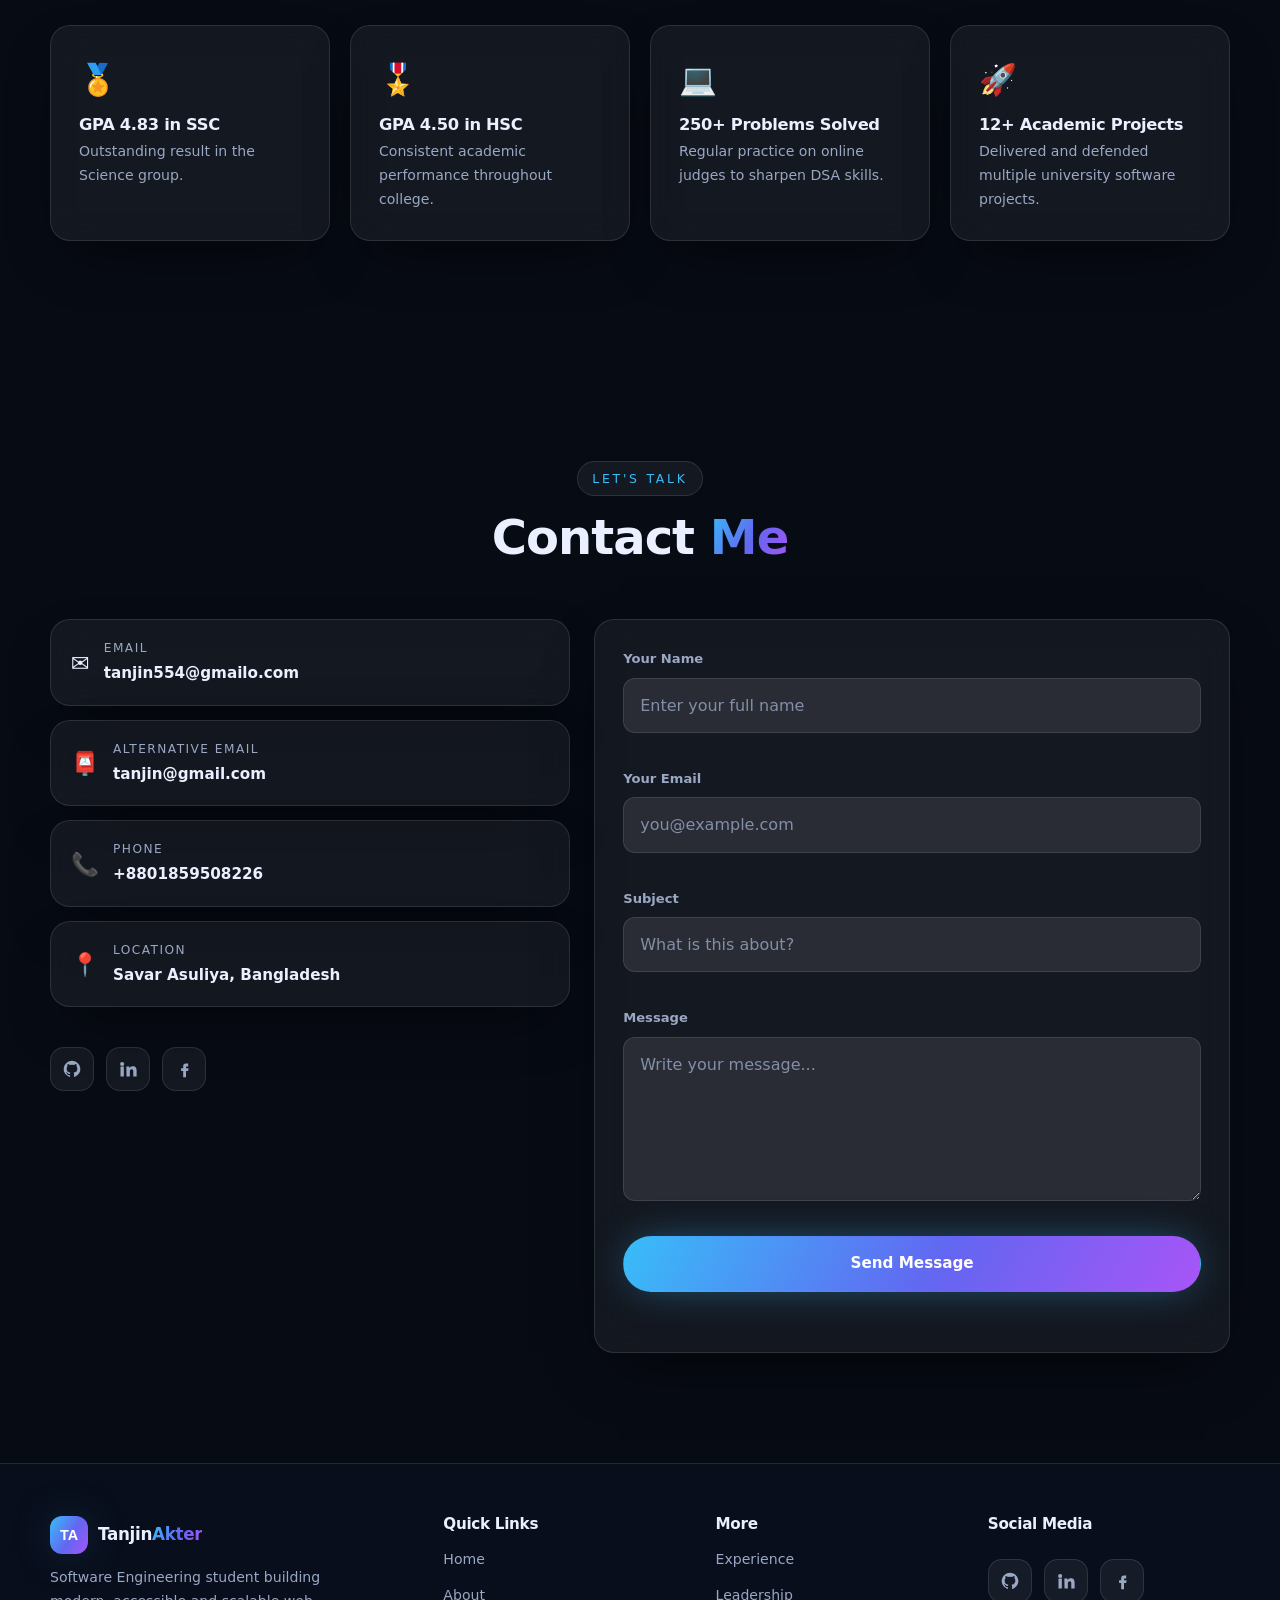
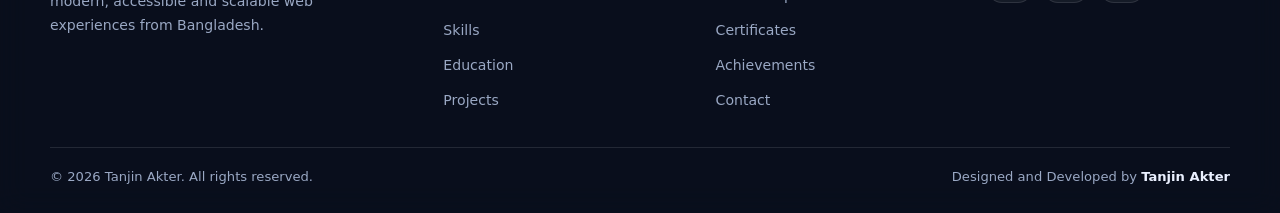
==== commit 194540e5: "Update index.html" ====
--- a/index.html
+++ b/index.html
@@ -138,7 +138,7 @@
         <div class="hero__photo reveal">
           <div class="photo-glow"></div>
           <div class="photo-frame tilt">
-            <img src="assets/images/profile.jpg" alt="Portrait of Tanjin Akter" width="520" height="693" />
+            <img src="profile.jpg" alt="Portrait of Tanjin Akter" width="520" height="693" />
           </div>
           <div class="float-chip chip1">&lt;/&gt; Web Dev</div>
           <div class="float-chip chip2">🤖 AI</div>
